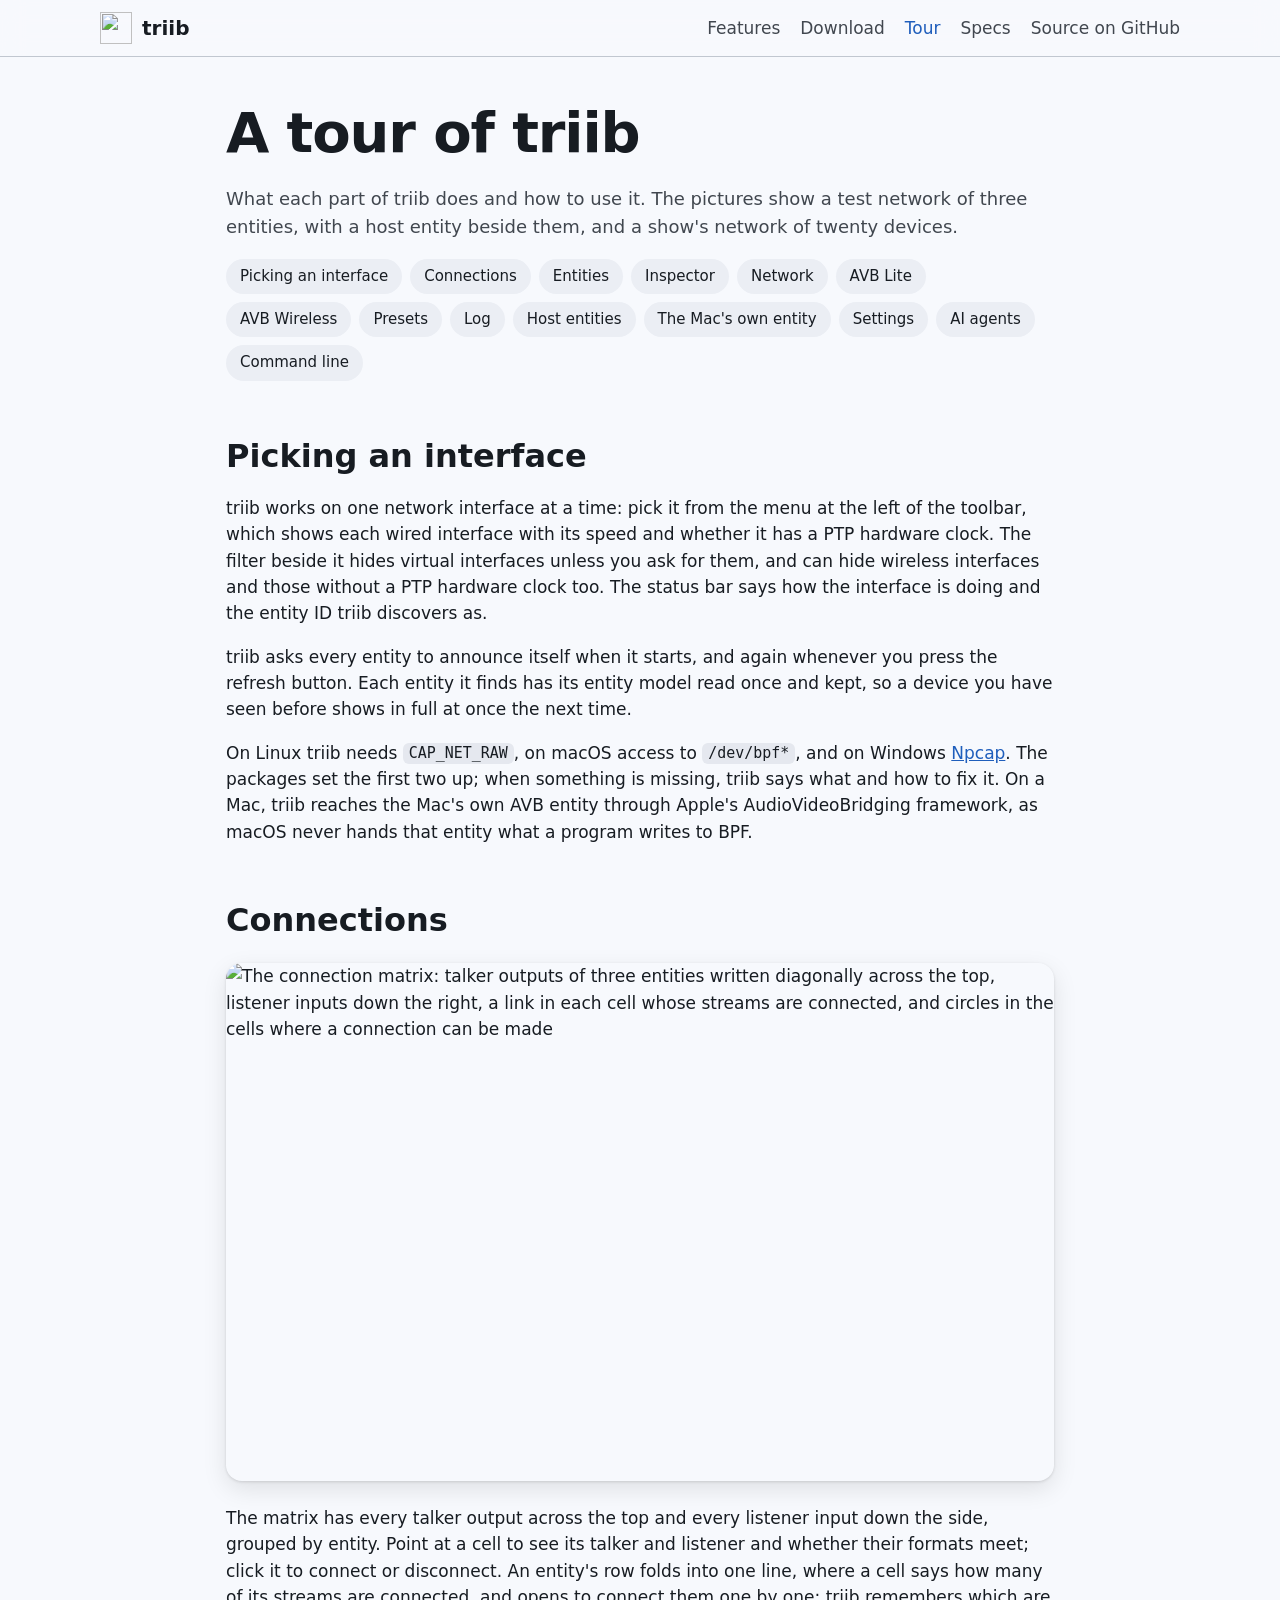
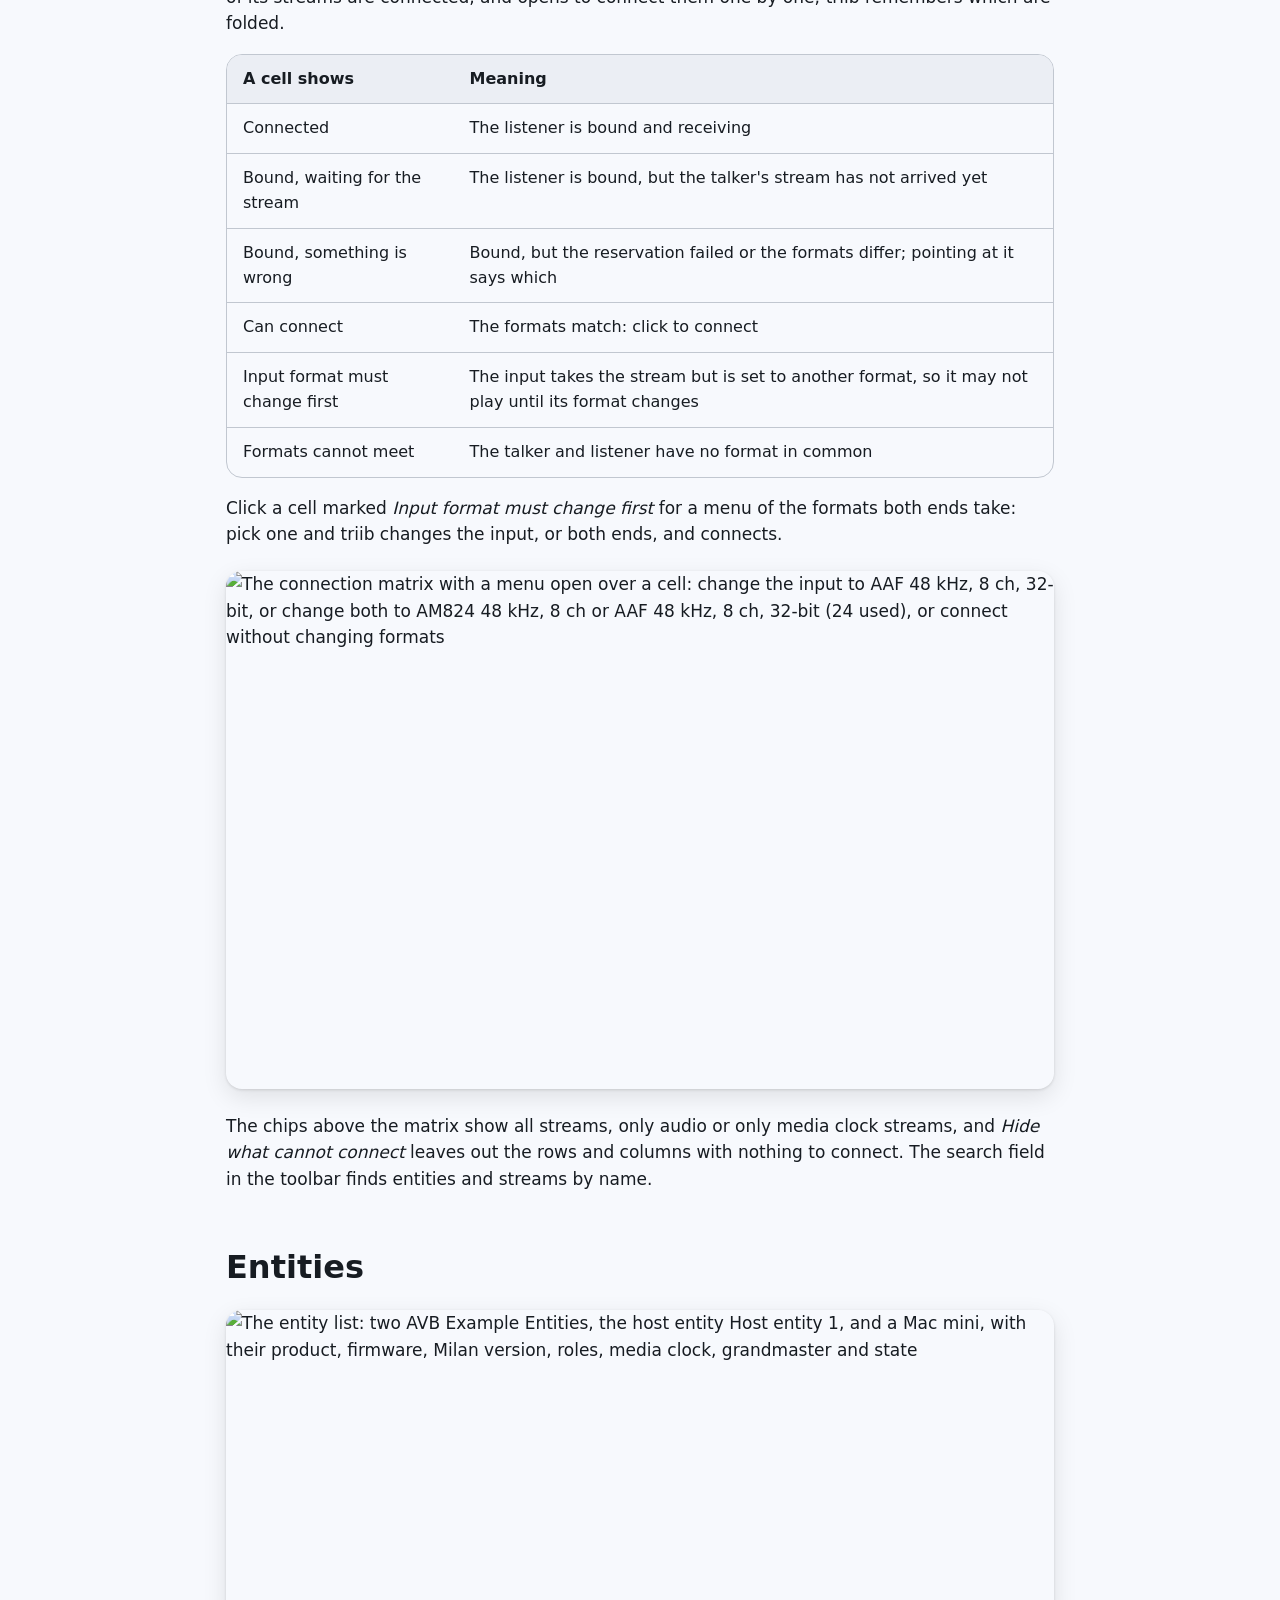
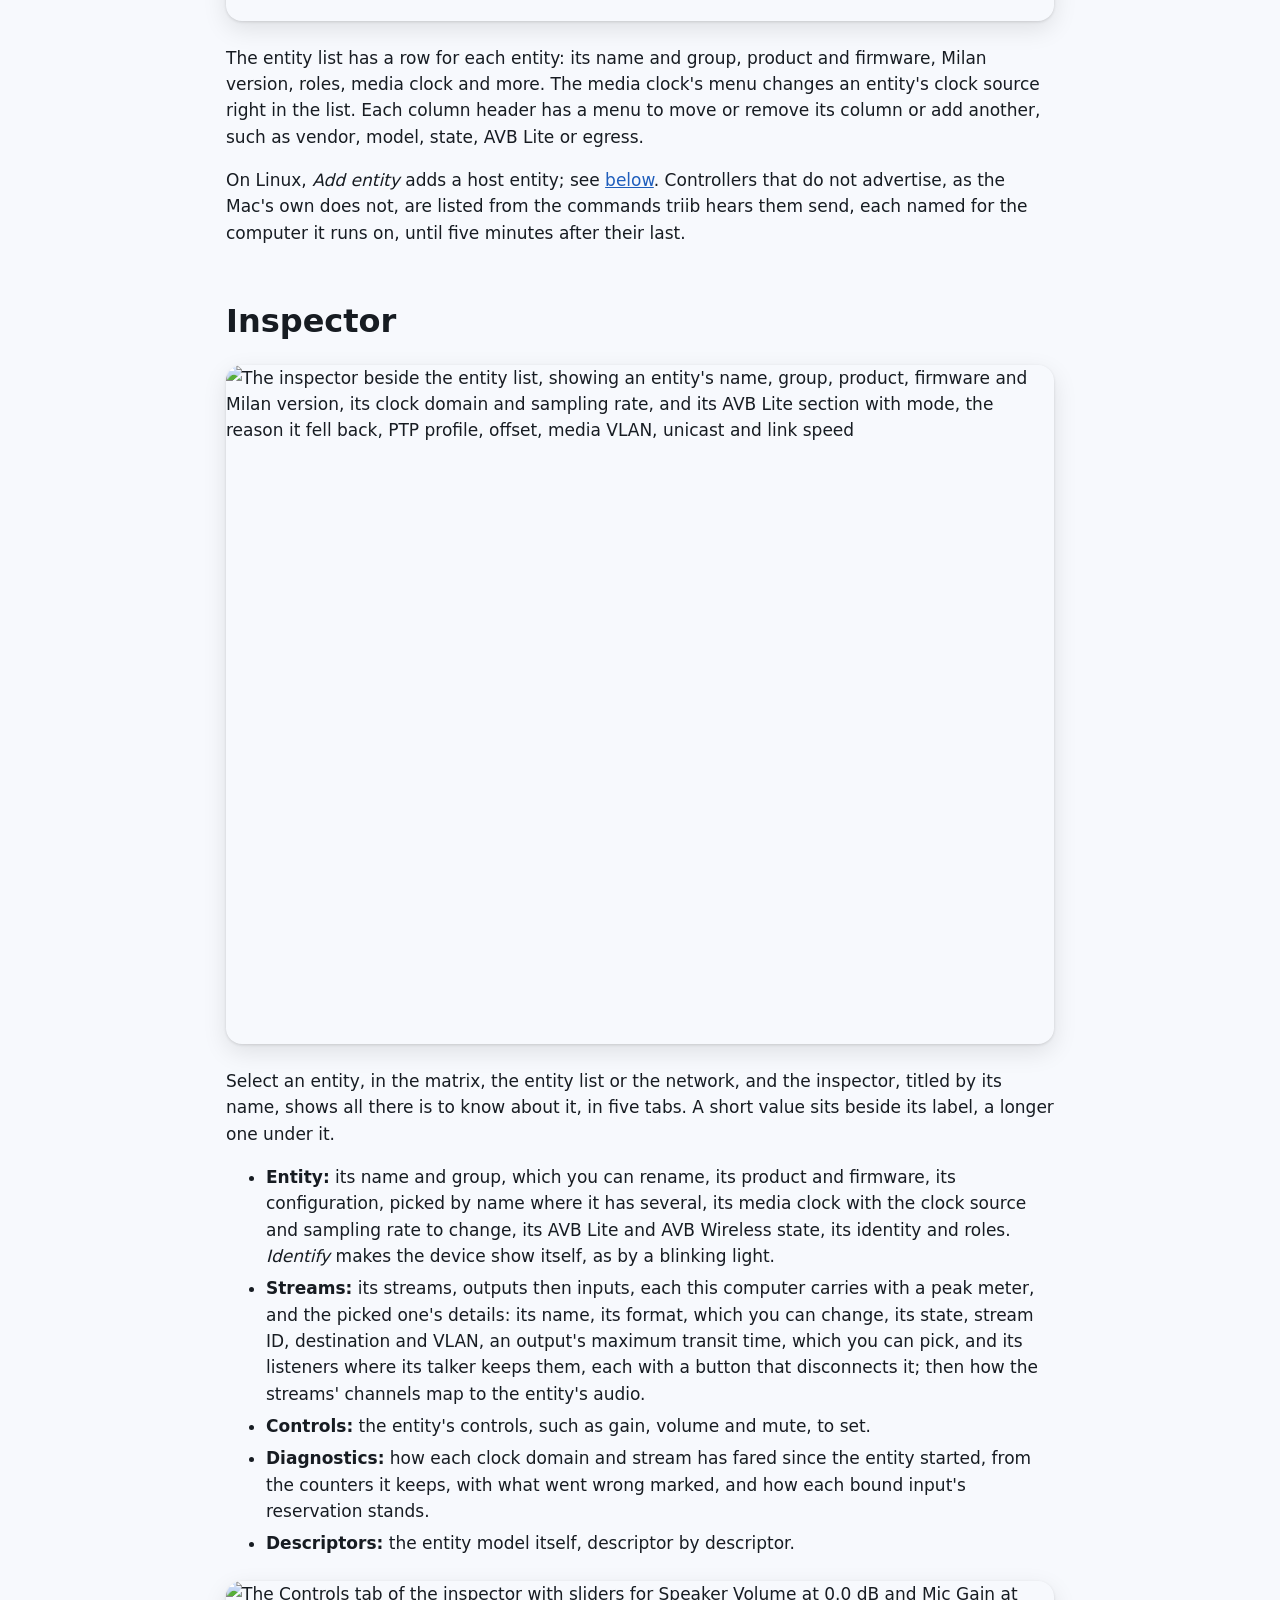
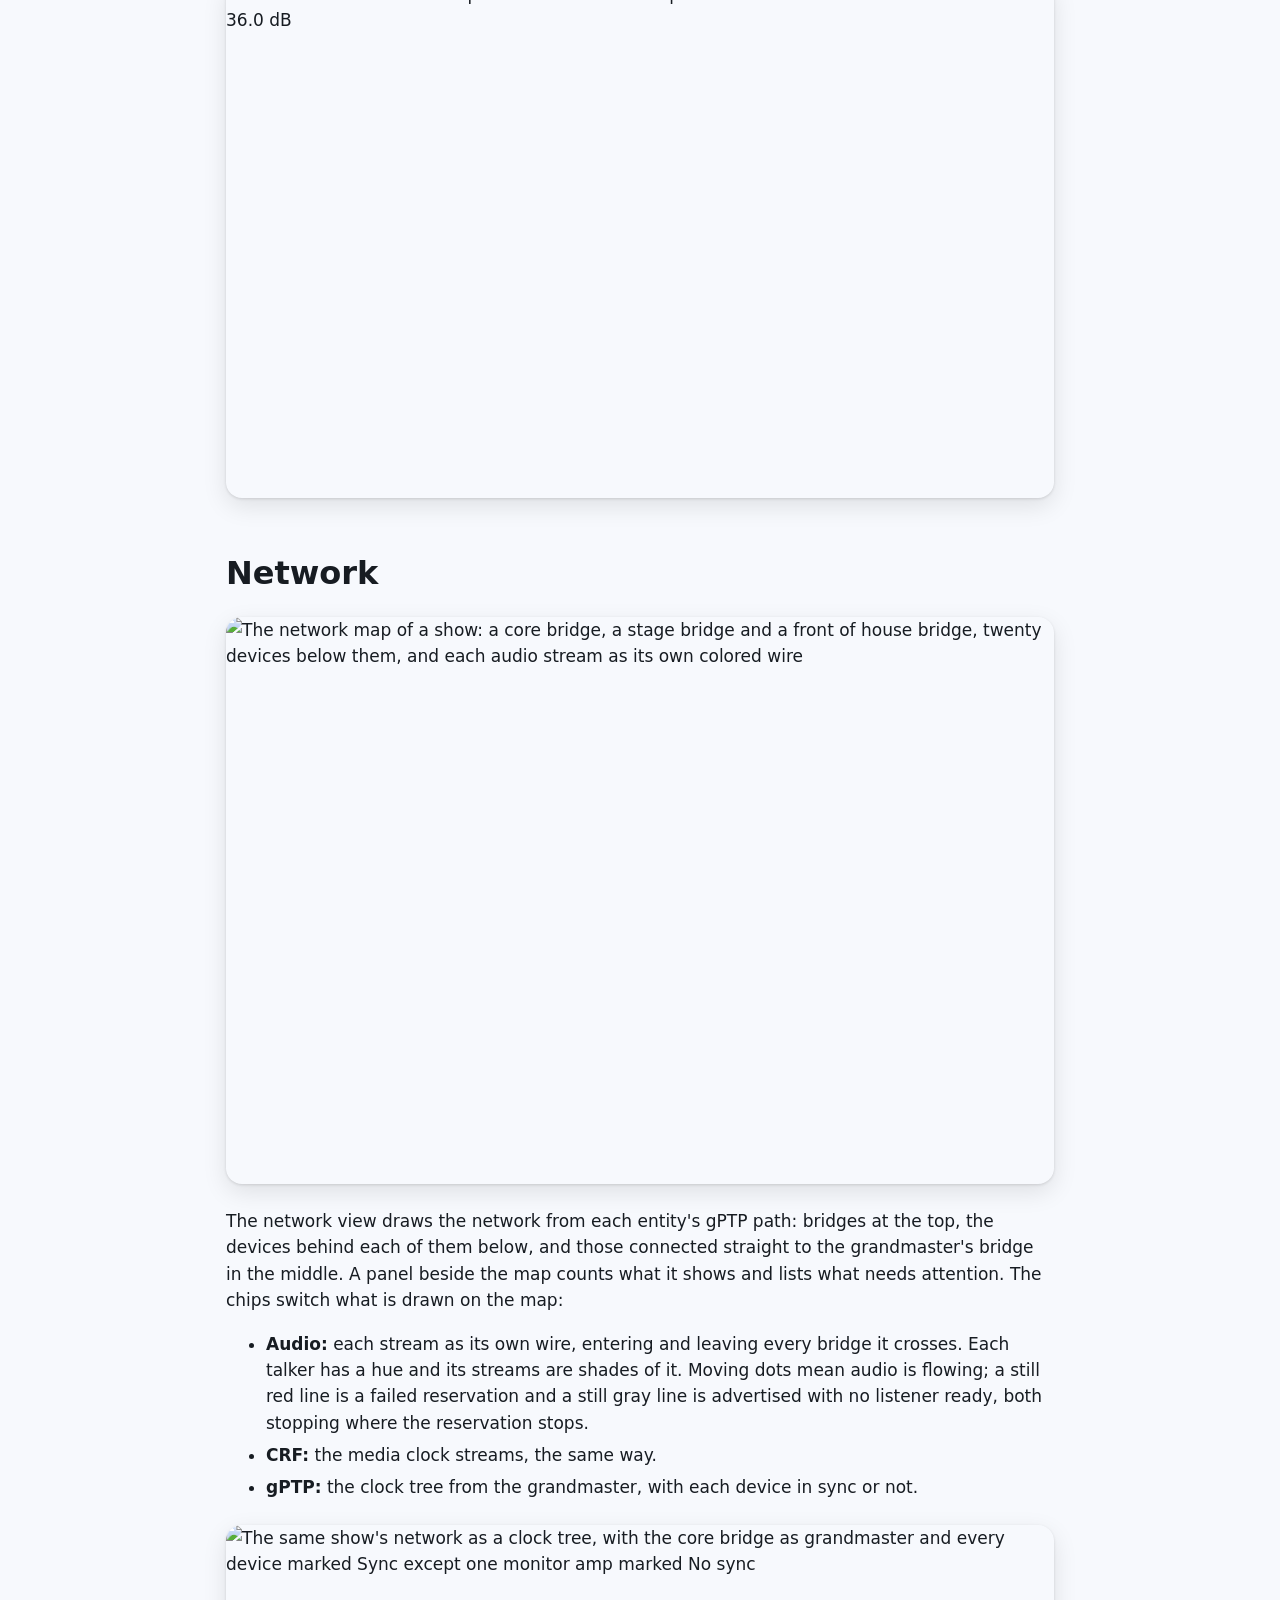
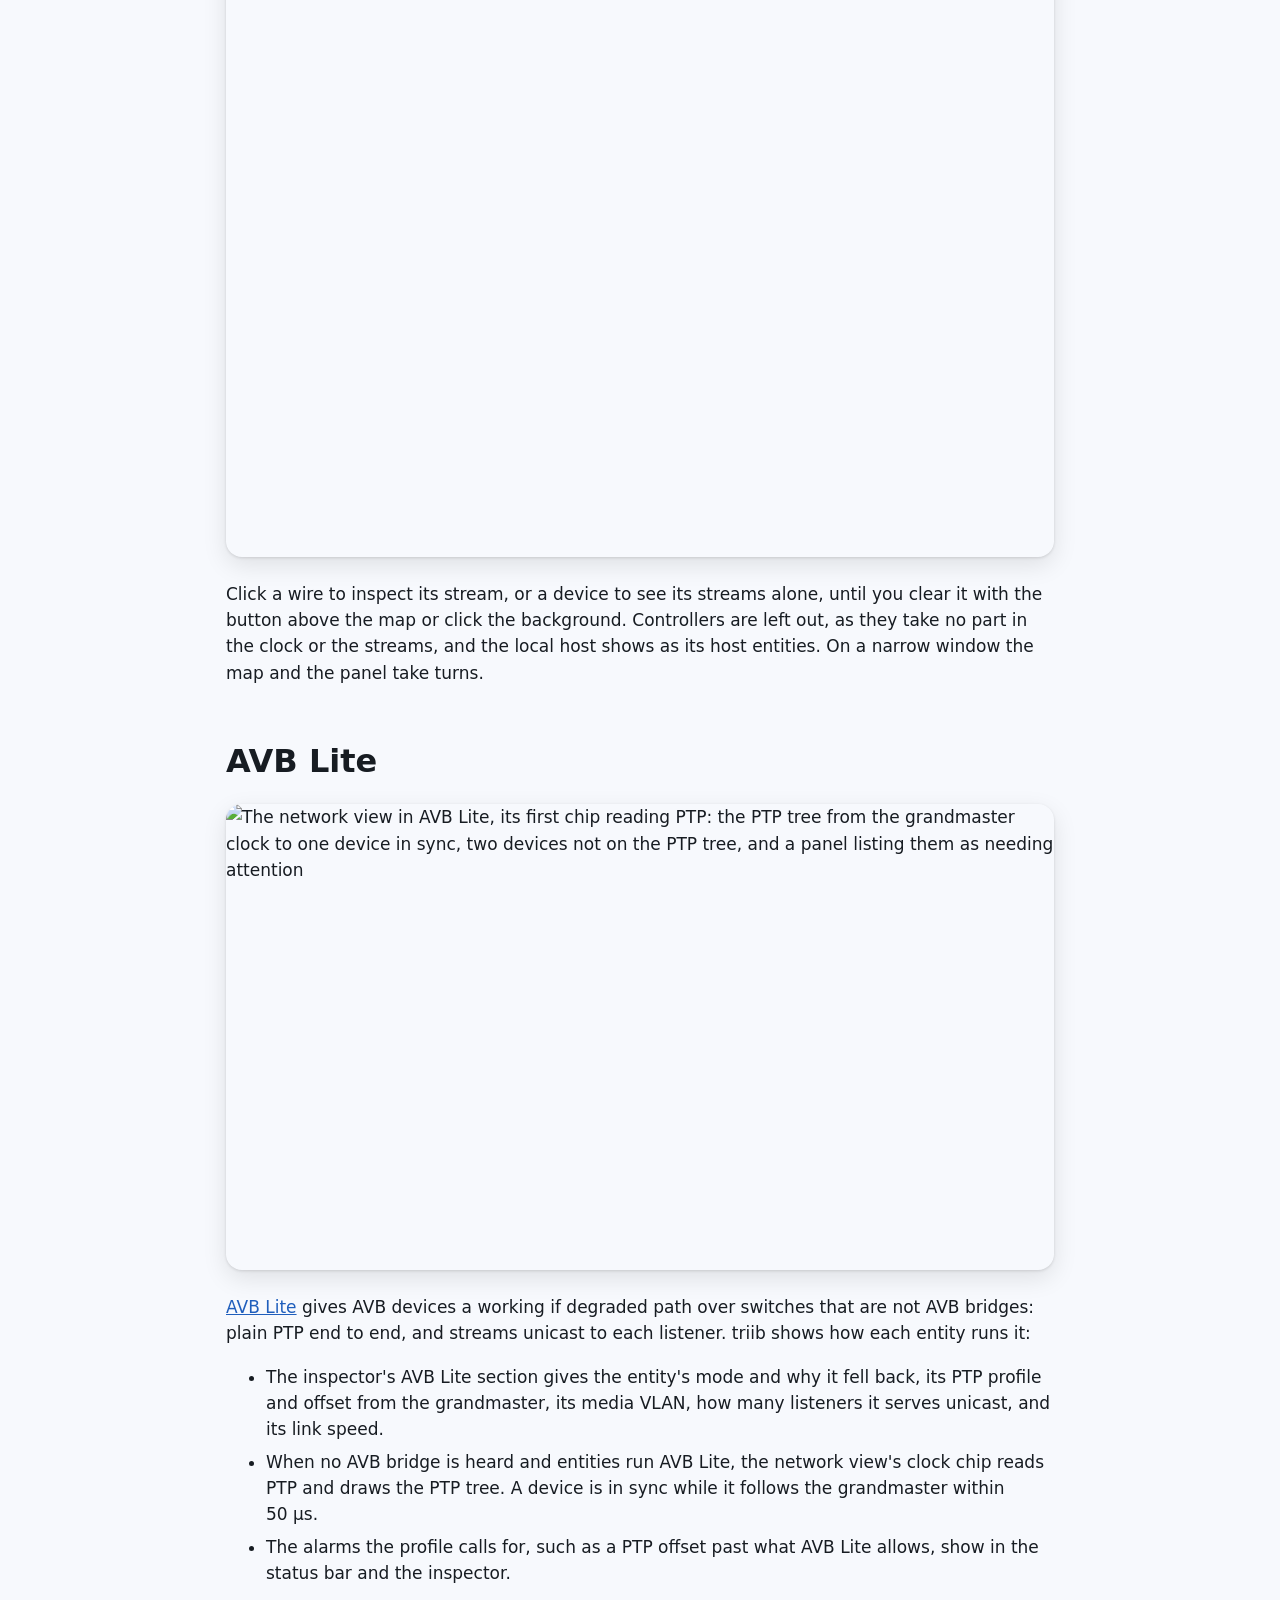
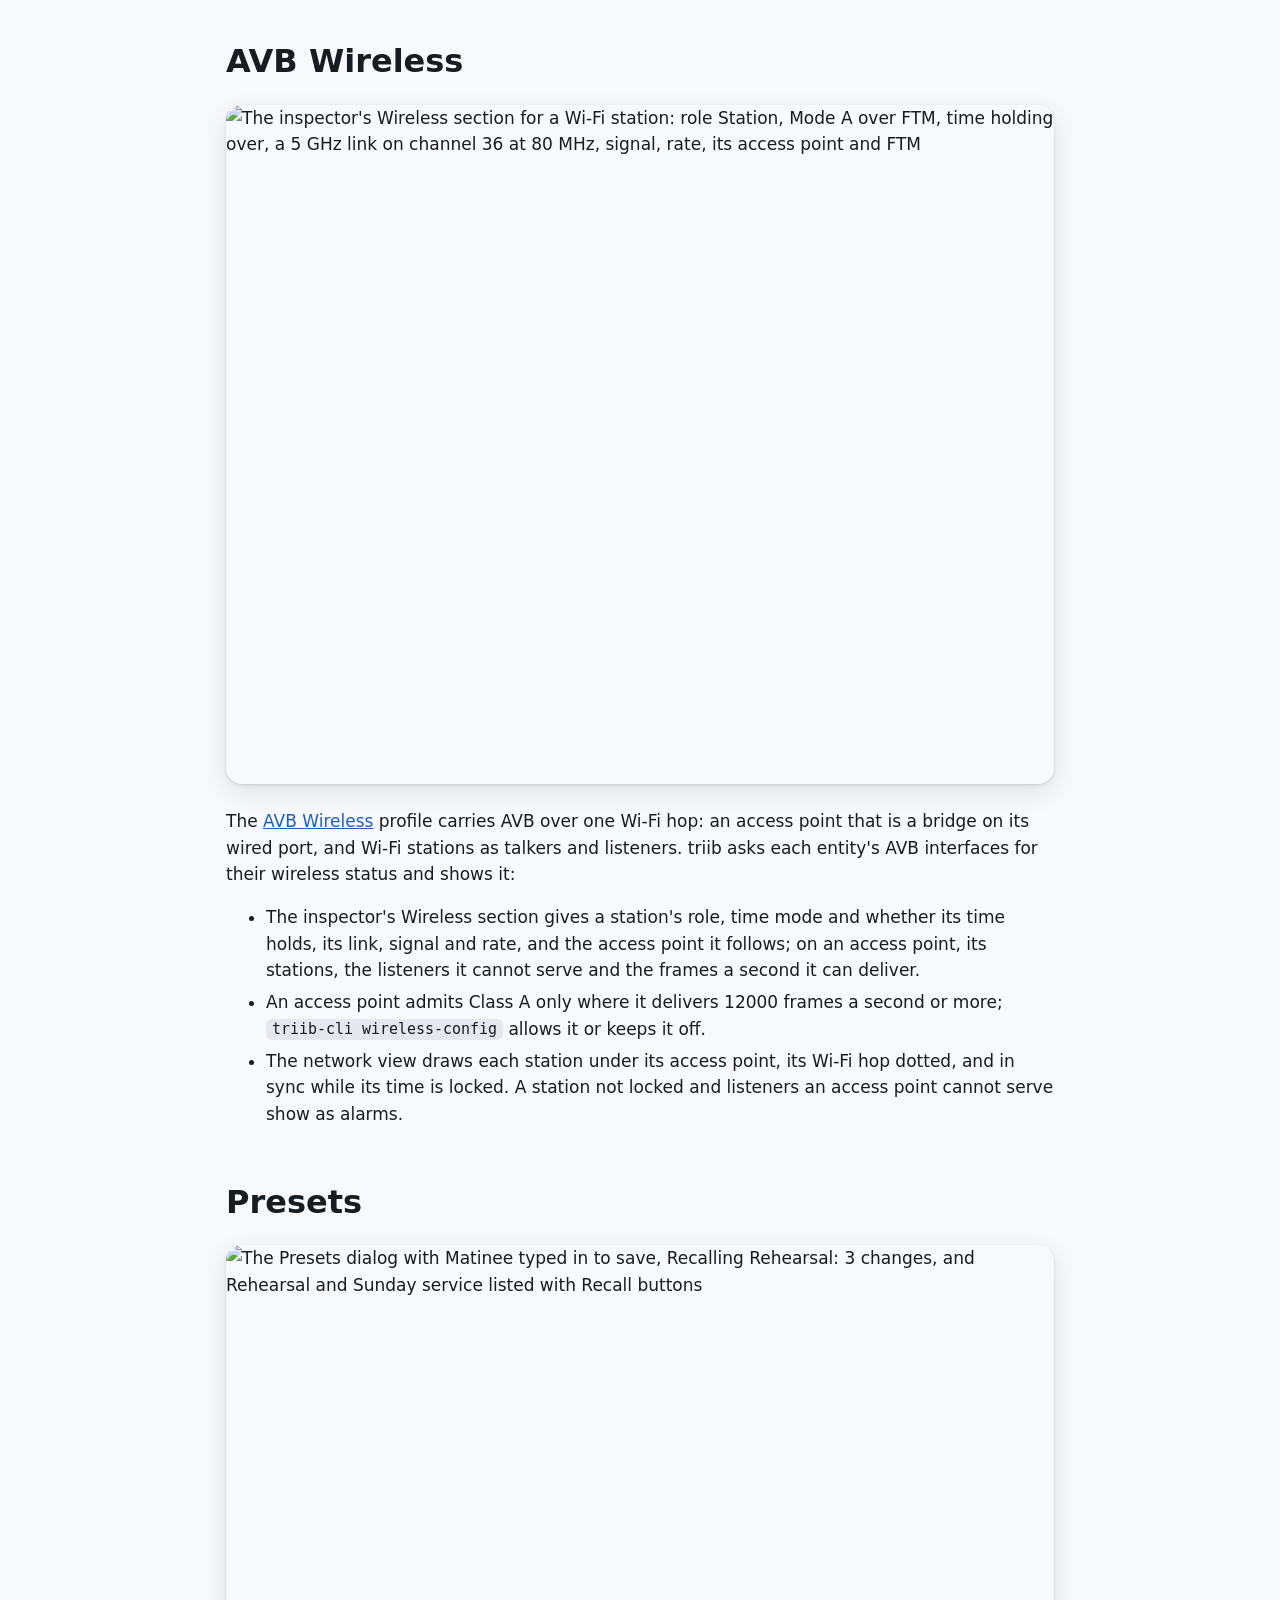
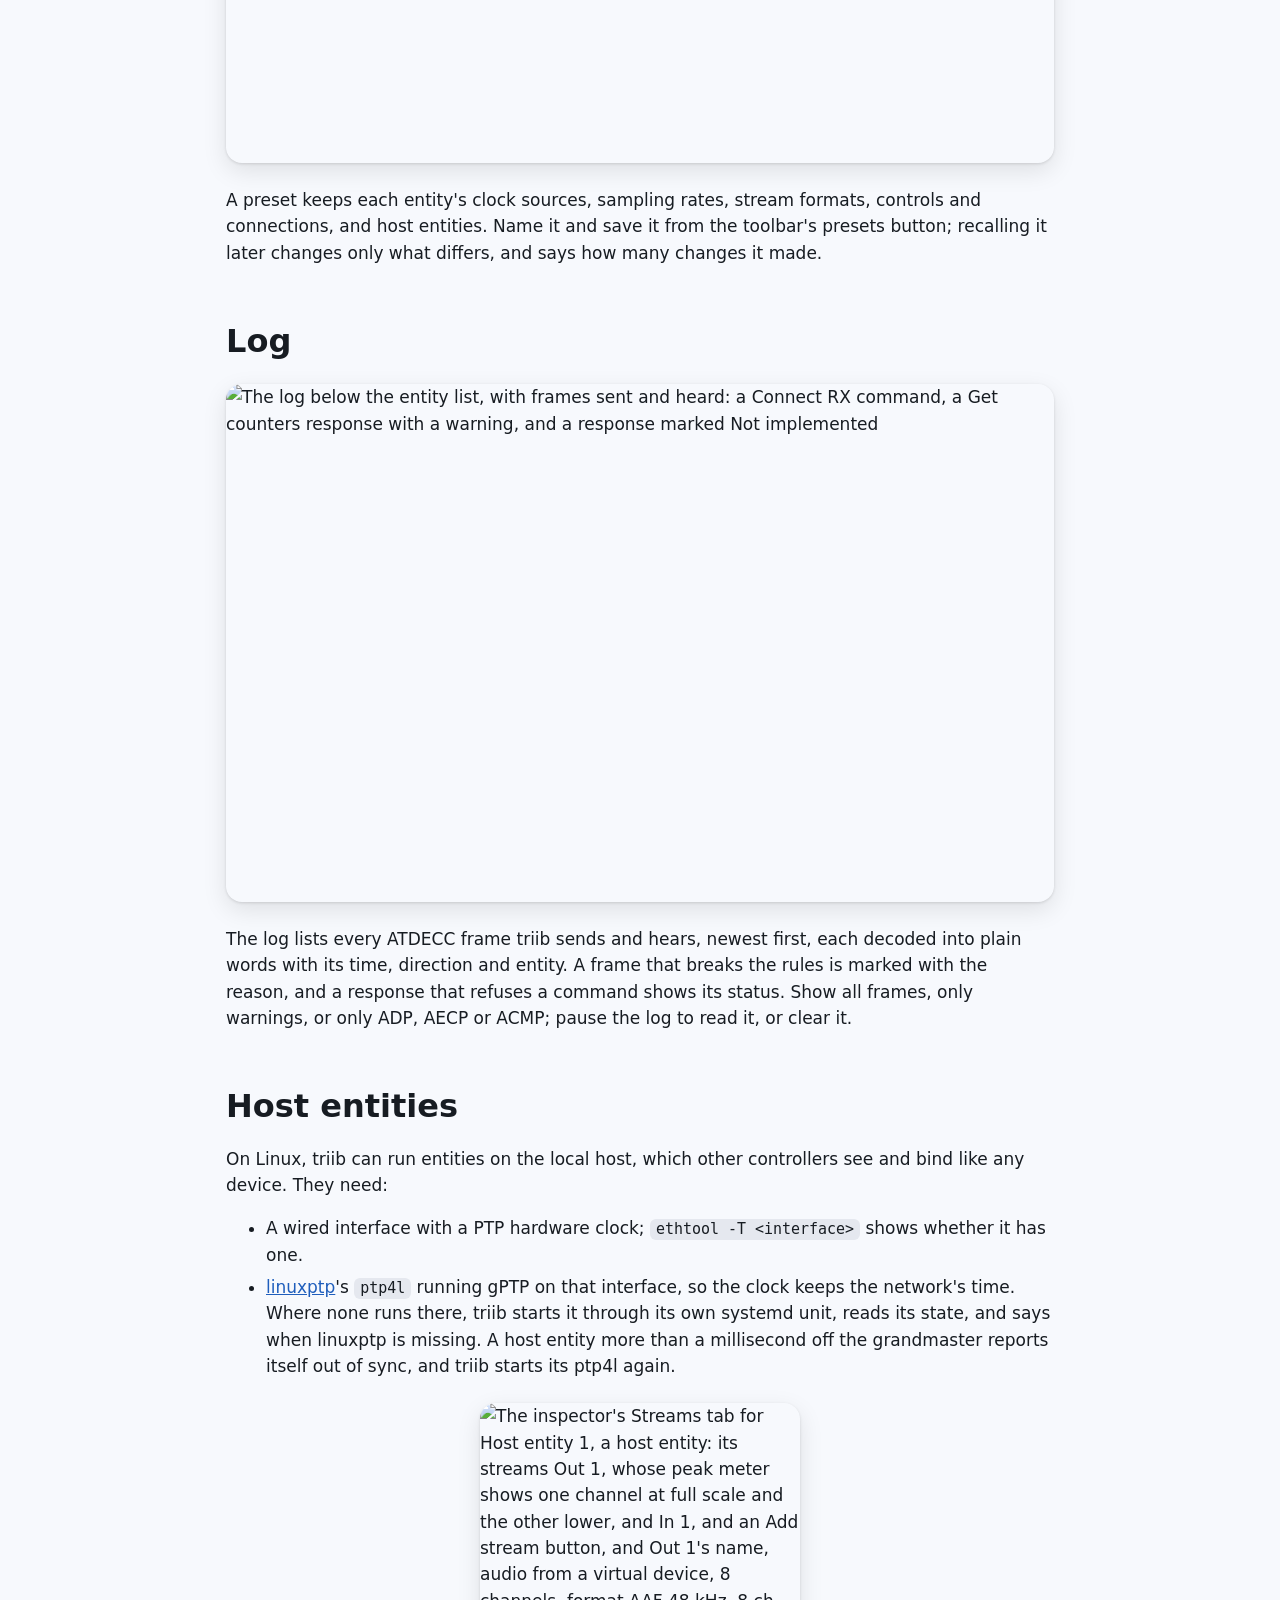
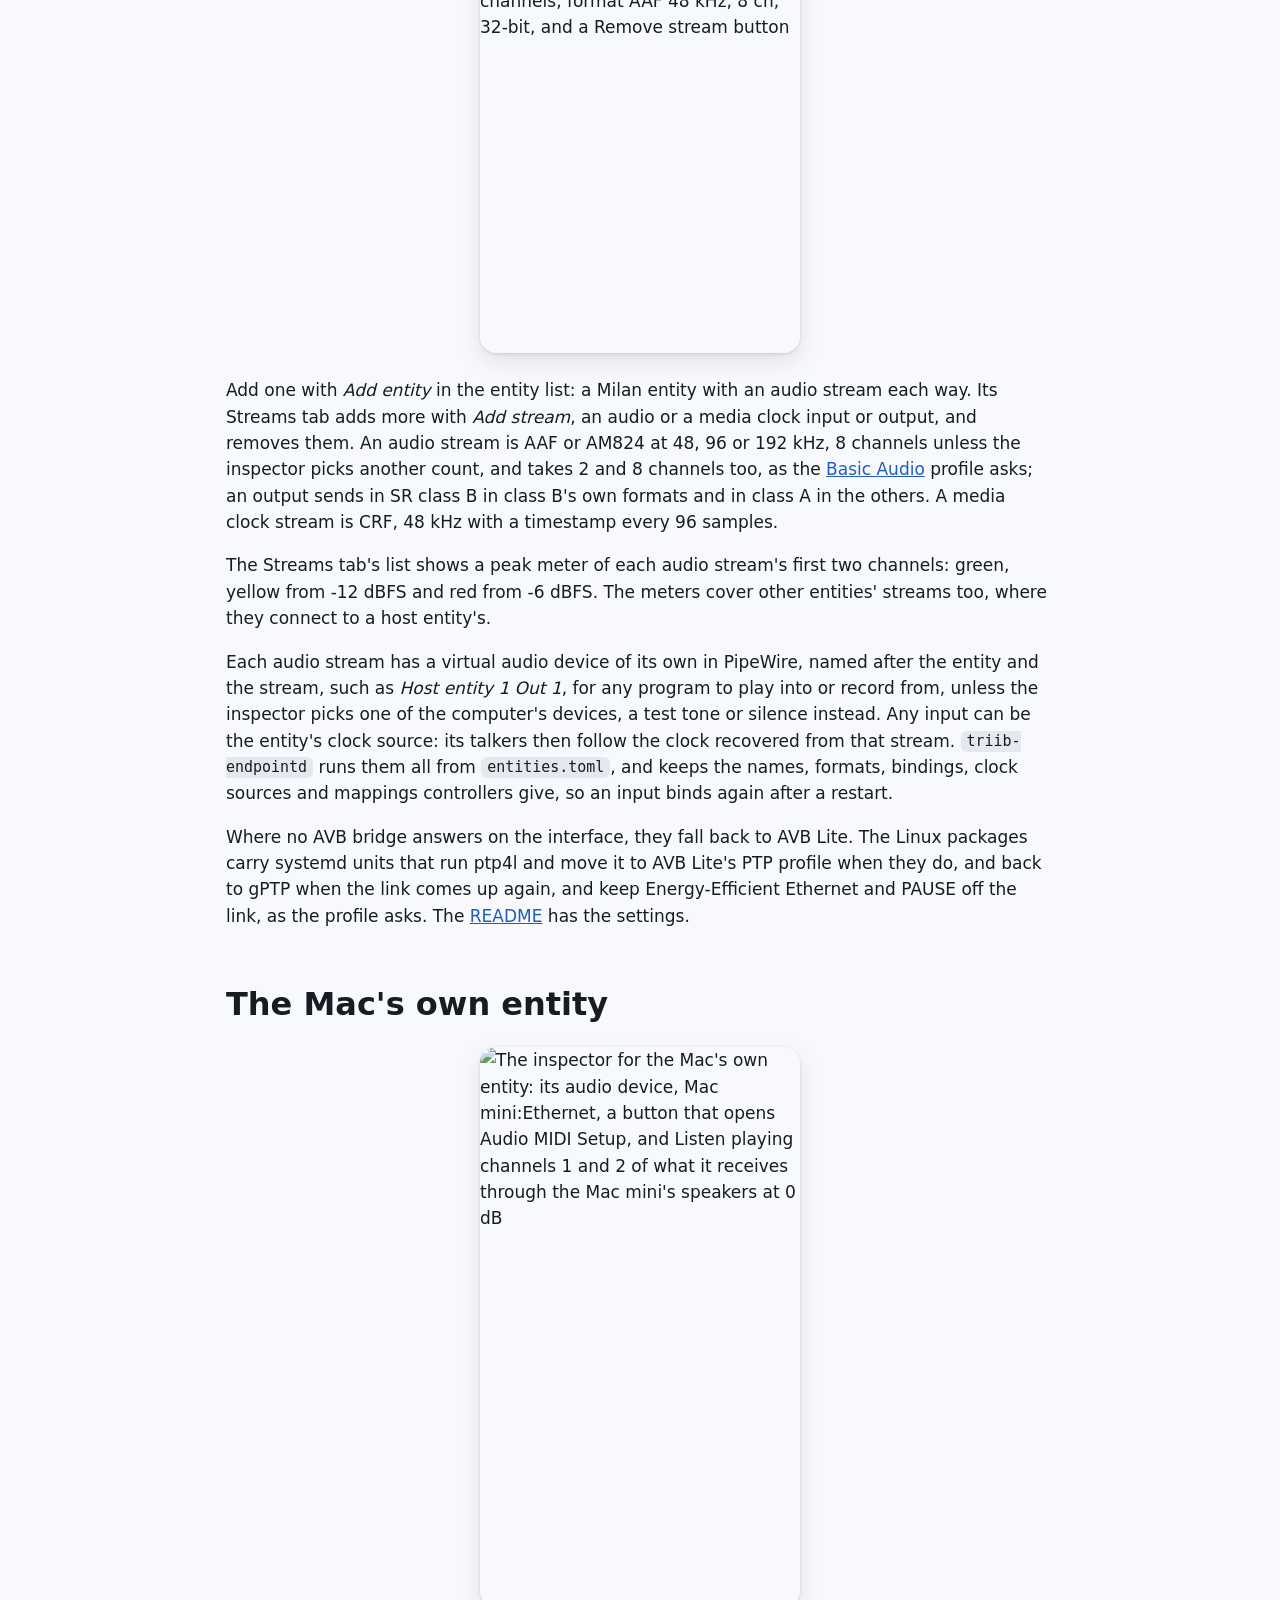
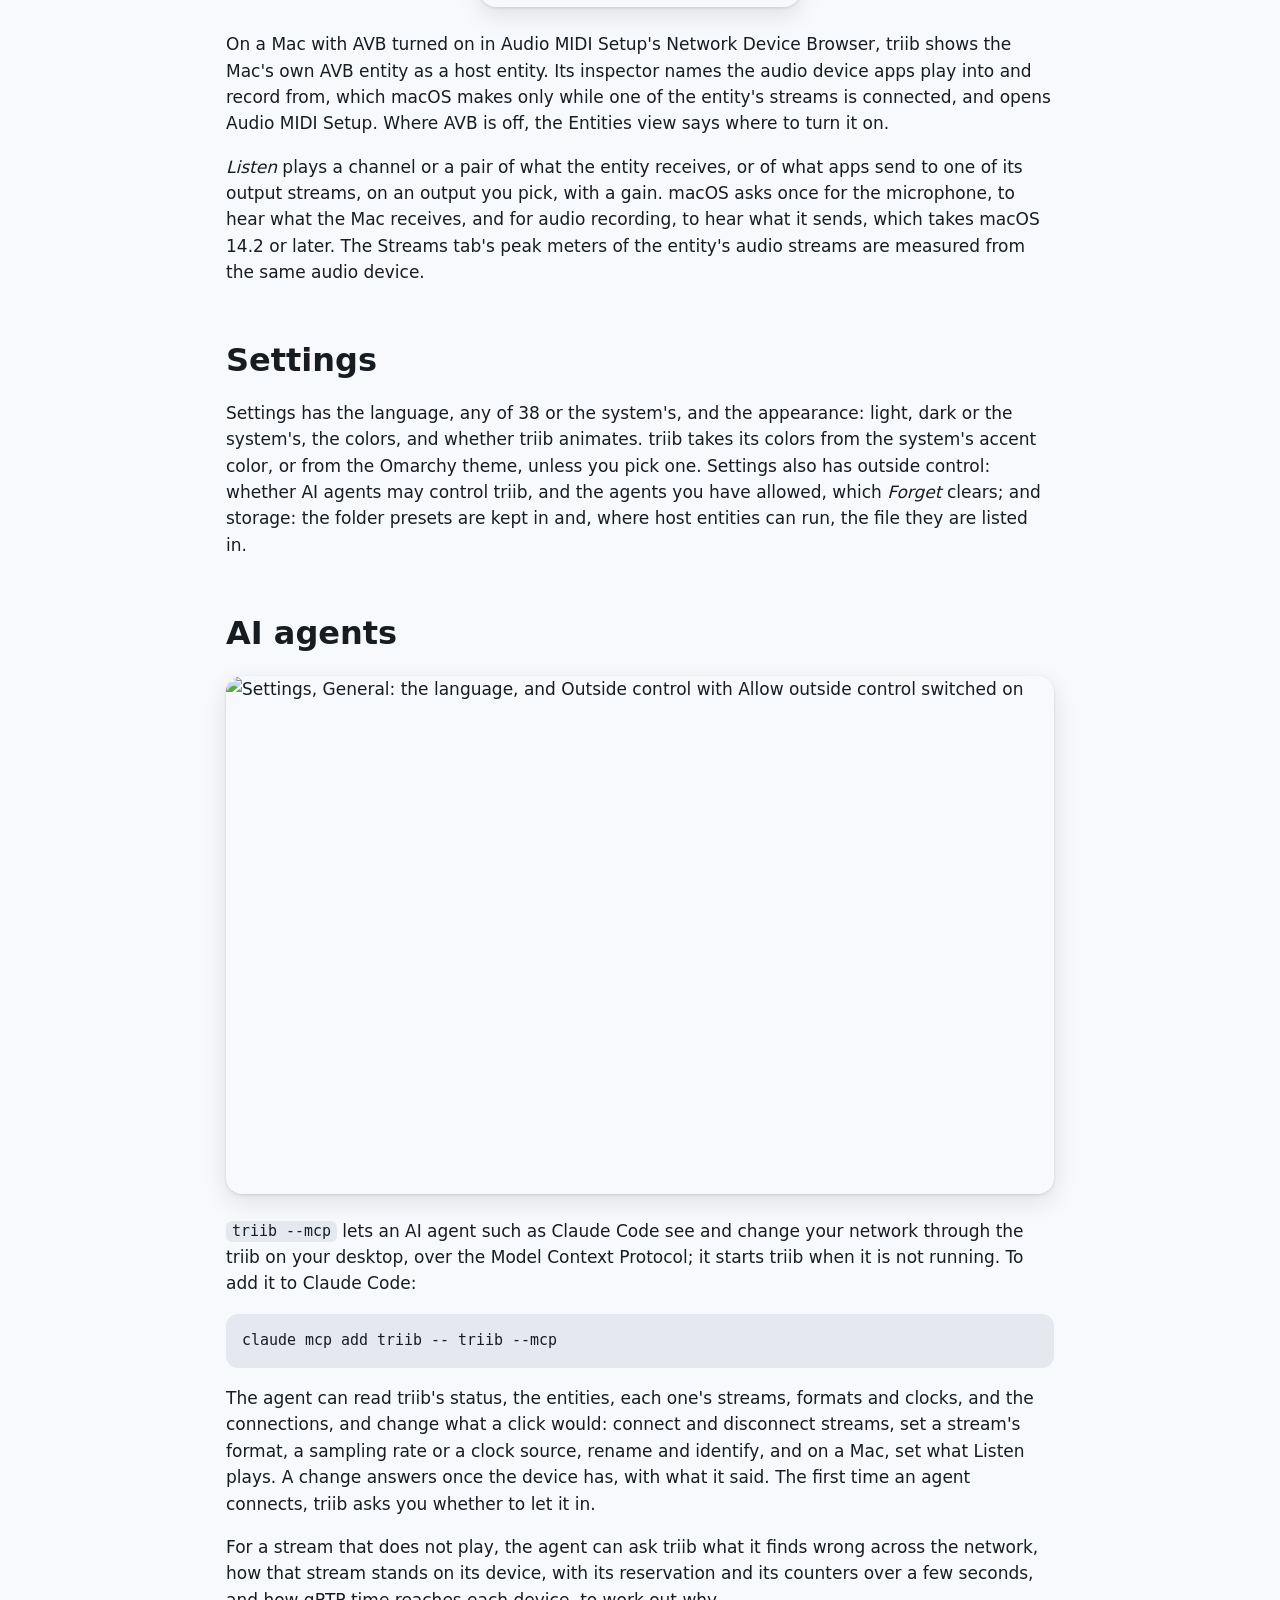
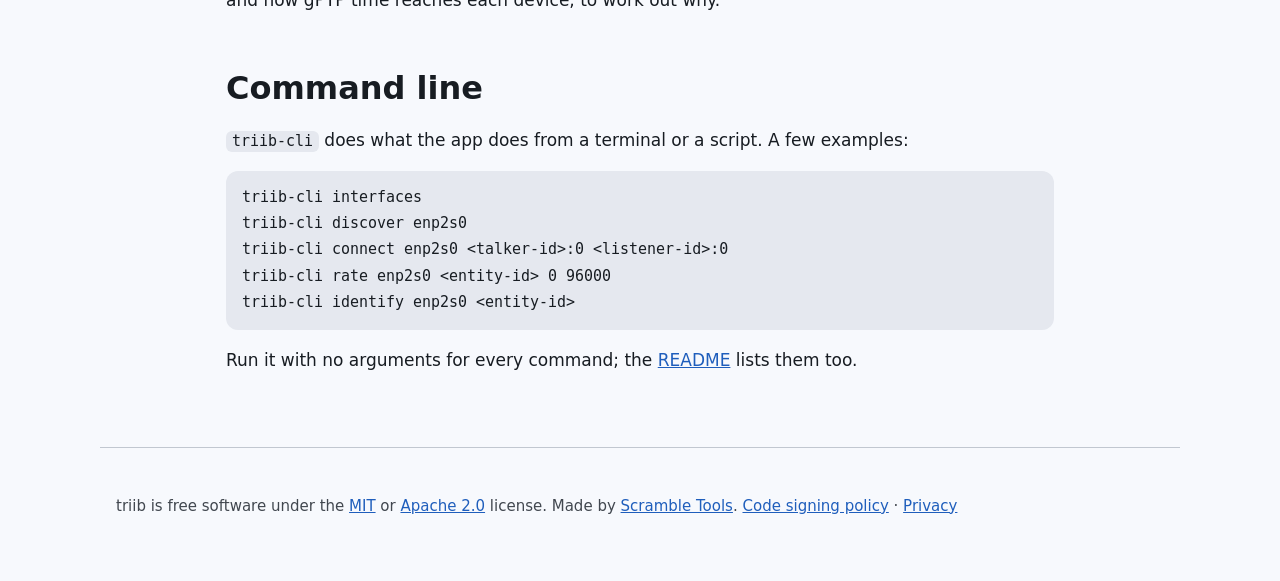
==== site/guide.html @ c8b555f7 "docs: the tour names the agents' diagnostics - The tour's AI agents section says what an agent can a" ====
<!doctype html>
<html lang="en">
<head>
<meta charset="utf-8">
<meta name="viewport" content="width=device-width, initial-scale=1">
<title>A tour of triib</title>
<meta name="description" content="A tour of triib, the AVB and Milan controller: picking an interface, connecting streams in the matrix, the entity list and inspector, the network map and its clocks, AVB Lite, presets, the log, host entities, the Mac's own entity, and the command line.">
<link rel="icon" href="favicon.png" type="image/png">
<link rel="stylesheet" href="style.css">
</head>
<body>

<header class="top">
  <a class="brand" href="./"><img src="icon-32.png" srcset="icon-32.png 1x, icon-48.png 1.5x, icon-64.png 2x, icon-96.png 3x, icon-128.png 4x" alt="" width="32" height="32">triib</a>
  <nav>
    <a href="./#features">Features</a>
    <a href="./#download">Download</a>
    <a href="guide.html" aria-current="page">Tour</a>
    <a href="specs.html">Specs</a>
    <a href="https://github.com/scrambletoolsllc/triib">Source on GitHub</a>
  </nav>
</header>

<main class="guide">
  <h1>A tour of triib</h1>
  <p class="lede-left">What each part of triib does and how to use it. The pictures show a test network of three entities, with a host entity beside them, and a show's network of twenty devices.</p>
  <nav class="contents" aria-label="Contents">
<ul>
<li><a href="#interface">Picking an interface</a></li>
<li><a href="#connections">Connections</a></li>
<li><a href="#entities">Entities</a></li>
<li><a href="#inspector">Inspector</a></li>
<li><a href="#network">Network</a></li>
<li><a href="#avb-lite">AVB Lite</a></li>
<li><a href="#avb-wireless">AVB Wireless</a></li>
<li><a href="#presets">Presets</a></li>
<li><a href="#log">Log</a></li>
<li><a href="#own-endpoints">Host entities</a></li>
<li><a href="#mac">The Mac's own entity</a></li>
<li><a href="#settings">Settings</a></li>
<li><a href="#agents">AI agents</a></li>
<li><a href="#command-line">Command line</a></li>
</ul>
  </nav>

<h2 id="interface">Picking an interface</h2>
<p>triib works on one network interface at a time: pick it from the menu at the left of the toolbar, which shows each wired interface with its speed and whether it has a PTP hardware clock. The filter beside it hides virtual interfaces unless you ask for them, and can hide wireless interfaces and those without a PTP hardware clock too. The status bar says how the interface is doing and the entity ID triib discovers as.</p>
<p>triib asks every entity to announce itself when it starts, and again whenever you press the refresh button. Each entity it finds has its entity model read once and kept, so a device you have seen before shows in full at once the next time.</p>
<p>On Linux triib needs <code>CAP_NET_RAW</code>, on macOS access to <code>/dev/bpf*</code>, and on Windows <a href="https://npcap.com">Npcap</a>. The packages set the first two up; when something is missing, triib says what and how to fix it. On a Mac, triib reaches the Mac's own AVB entity through Apple's AudioVideoBridging framework, as macOS never hands that entity what a program writes to BPF.</p>

<h2 id="connections">Connections</h2>
<figure><img class="shot" src="screenshots/matrix.png" alt="The connection matrix: talker outputs of three entities written diagonally across the top, listener inputs down the right, a link in each cell whose streams are connected, and circles in the cells where a connection can be made" width="1360" height="850" loading="lazy"></figure>
<p>The matrix has every talker output across the top and every listener input down the side, grouped by entity. Point at a cell to see its talker and listener and whether their formats meet; click it to connect or disconnect. An entity's row folds into one line, where a cell says how many of its streams are connected, and opens to connect them one by one; triib remembers which are folded.</p>
<div class="table"><table>
<thead><tr><th>A cell shows</th><th>Meaning</th></tr></thead>
<tbody>
<tr><td>Connected</td><td>The listener is bound and receiving</td></tr>
<tr><td>Bound, waiting for the stream</td><td>The listener is bound, but the talker's stream has not arrived yet</td></tr>
<tr><td>Bound, something is wrong</td><td>Bound, but the reservation failed or the formats differ; pointing at it says which</td></tr>
<tr><td>Can connect</td><td>The formats match: click to connect</td></tr>
<tr><td>Input format must change first</td><td>The input takes the stream but is set to another format, so it may not play until its format changes</td></tr>
<tr><td>Formats cannot meet</td><td>The talker and listener have no format in common</td></tr>
</tbody>
</table></div>
<p>Click a cell marked <em>Input format must change first</em> for a menu of the formats both ends take: pick one and triib changes the input, or both ends, and connects.</p>
<figure><img class="shot" src="screenshots/matrix-formats.png" alt="The connection matrix with a menu open over a cell: change the input to AAF 48 kHz, 8 ch, 32-bit, or change both to AM824 48 kHz, 8 ch or AAF 48 kHz, 8 ch, 32-bit (24 used), or connect without changing formats" width="1360" height="850" loading="lazy"></figure>
<p>The chips above the matrix show all streams, only audio or only media clock streams, and <em>Hide what cannot connect</em> leaves out the rows and columns with nothing to connect. The search field in the toolbar finds entities and streams by name.</p>

<h2 id="entities">Entities</h2>
<figure><img class="shot" src="screenshots/entities.png" alt="The entity list: two AVB Example Entities, the host entity Host entity 1, and a Mac mini, with their product, firmware, Milan version, roles, media clock, grandmaster and state" width="1360" height="510" loading="lazy"></figure>
<p>The entity list has a row for each entity: its name and group, product and firmware, Milan version, roles, media clock and more. The media clock's menu changes an entity's clock source right in the list. Each column header has a menu to move or remove its column or add another, such as vendor, model, state, AVB Lite or egress.</p>
<p>On Linux, <em>Add entity</em> adds a host entity; see <a href="#own-endpoints">below</a>. Controllers that do not advertise, as the Mac's own does not, are listed from the commands triib hears them send, each named for the computer it runs on, until five minutes after their last.</p>

<h2 id="inspector">Inspector</h2>
<figure><img class="shot" src="screenshots/inspector.png" alt="The inspector beside the entity list, showing an entity's name, group, product, firmware and Milan version, its clock domain and sampling rate, and its AVB Lite section with mode, the reason it fell back, PTP profile, offset, media VLAN, unicast and link speed" width="1360" height="1116" loading="lazy"></figure>
<p>Select an entity, in the matrix, the entity list or the network, and the inspector, titled by its name, shows all there is to know about it, in five tabs. A short value sits beside its label, a longer one under it.</p>
<ul>
<li><strong>Entity:</strong> its name and group, which you can rename, its product and firmware, its configuration, picked by name where it has several, its media clock with the clock source and sampling rate to change, its AVB Lite and AVB Wireless state, its identity and roles. <em>Identify</em> makes the device show itself, as by a blinking light.</li>
<li><strong>Streams:</strong> its streams, outputs then inputs, each this computer carries with a peak meter, and the picked one's details: its name, its format, which you can change, its state, stream ID, destination and VLAN, an output's maximum transit time, which you can pick, and its listeners where its talker keeps them, each with a button that disconnects it; then how the streams' channels map to the entity's audio.</li>
<li><strong>Controls:</strong> the entity's controls, such as gain, volume and mute, to set.</li>
<li><strong>Diagnostics:</strong> how each clock domain and stream has fared since the entity started, from the counters it keeps, with what went wrong marked, and how each bound input's reservation stands.</li>
<li><strong>Descriptors:</strong> the entity model itself, descriptor by descriptor.</li>
</ul>
<figure><img class="shot" src="screenshots/controls.png" alt="The Controls tab of the inspector with sliders for Speaker Volume at 0.0 dB and Mic Gain at 36.0 dB" width="1360" height="850" loading="lazy"></figure>

<h2 id="network">Network</h2>
<figure><img class="shot" src="screenshots/network.png" alt="The network map of a show: a core bridge, a stage bridge and a front of house bridge, twenty devices below them, and each audio stream as its own colored wire" width="1360" height="932" loading="lazy"></figure>
<p>The network view draws the network from each entity's gPTP path: bridges at the top, the devices behind each of them below, and those connected straight to the grandmaster's bridge in the middle. A panel beside the map counts what it shows and lists what needs attention. The chips switch what is drawn on the map:</p>
<ul>
<li><strong>Audio:</strong> each stream as its own wire, entering and leaving every bridge it crosses. Each talker has a hue and its streams are shades of it. Moving dots mean audio is flowing; a still red line is a failed reservation and a still gray line is advertised with no listener ready, both stopping where the reservation stops.</li>
<li><strong>CRF:</strong> the media clock streams, the same way.</li>
<li><strong>gPTP:</strong> the clock tree from the grandmaster, with each device in sync or not.</li>
</ul>
<figure><img class="shot" src="screenshots/network-clock.png" alt="The same show's network as a clock tree, with the core bridge as grandmaster and every device marked Sync except one monitor amp marked No sync" width="1360" height="1038" loading="lazy"></figure>
<p>Click a wire to inspect its stream, or a device to see its streams alone, until you clear it with the button above the map or click the background. Controllers are left out, as they take no part in the clock or the streams, and the local host shows as its host entities. On a narrow window the map and the panel take turns.</p>

<h2 id="avb-lite">AVB Lite</h2>
<figure><img class="shot" src="screenshots/avb-lite.png" alt="The network view in AVB Lite, its first chip reading PTP: the PTP tree from the grandmaster clock to one device in sync, two devices not on the PTP tree, and a panel listing them as needing attention" width="1360" height="765" loading="lazy"></figure>
<p><a href="https://github.com/avbcommunity/profiles/blob/main/avb_lite.md">AVB Lite</a> gives AVB devices a working if degraded path over switches that are not AVB bridges: plain PTP end to end, and streams unicast to each listener. triib shows how each entity runs it:</p>
<ul>
<li>The inspector's AVB Lite section gives the entity's mode and why it fell back, its PTP profile and offset from the grandmaster, its media VLAN, how many listeners it serves unicast, and its link speed.</li>
<li>When no AVB bridge is heard and entities run AVB Lite, the network view's clock chip reads PTP and draws the PTP tree. A device is in sync while it follows the grandmaster within 50&nbsp;µs.</li>
<li>The alarms the profile calls for, such as a PTP offset past what AVB Lite allows, show in the status bar and the inspector.</li>
</ul>

<h2 id="avb-wireless">AVB Wireless</h2>
<figure><img class="shot" src="screenshots/wireless.png" alt="The inspector's Wireless section for a Wi-Fi station: role Station, Mode A over FTM, time holding over, a 5 GHz link on channel 36 at 80 MHz, signal, rate, its access point and FTM" width="1360" height="1116" loading="lazy"></figure>
<p>The <a href="https://github.com/avbcommunity/profiles">AVB Wireless</a> profile carries AVB over one Wi-Fi hop: an access point that is a bridge on its wired port, and Wi-Fi stations as talkers and listeners. triib asks each entity's AVB interfaces for their wireless status and shows it:</p>
<ul>
<li>The inspector's Wireless section gives a station's role, time mode and whether its time holds, its link, signal and rate, and the access point it follows; on an access point, its stations, the listeners it cannot serve and the frames a second it can deliver.</li>
<li>An access point admits Class A only where it delivers 12000 frames a second or more; <code>triib-cli wireless-config</code> allows it or keeps it off.</li>
<li>The network view draws each station under its access point, its Wi-Fi hop dotted, and in sync while its time is locked. A station not locked and listeners an access point cannot serve show as alarms.</li>
</ul>

<h2 id="presets">Presets</h2>
<figure><img class="shot" src="screenshots/presets.png" alt="The Presets dialog with Matinee typed in to save, Recalling Rehearsal: 3 changes, and Rehearsal and Sunday service listed with Recall buttons" width="1360" height="850" loading="lazy"></figure>
<p>A preset keeps each entity's clock sources, sampling rates, stream formats, controls and connections, and host entities. Name it and save it from the toolbar's presets button; recalling it later changes only what differs, and says how many changes it made.</p>

<h2 id="log">Log</h2>
<figure><img class="shot" src="screenshots/log.png" alt="The log below the entity list, with frames sent and heard: a Connect RX command, a Get counters response with a warning, and a response marked Not implemented" width="1360" height="850" loading="lazy"></figure>
<p>The log lists every ATDECC frame triib sends and hears, newest first, each decoded into plain words with its time, direction and entity. A frame that breaks the rules is marked with the reason, and a response that refuses a command shows its status. Show all frames, only warnings, or only ADP, AECP or ACMP; pause the log to read it, or clear it.</p>

<h2 id="own-endpoints">Host entities</h2>
<p>On Linux, triib can run entities on the local host, which other controllers see and bind like any device. They need:</p>
<ul>
<li>A wired interface with a PTP hardware clock; <code>ethtool -T &lt;interface&gt;</code> shows whether it has one.</li>
<li><a href="https://linuxptp.nwtime.org">linuxptp</a>'s <code>ptp4l</code> running gPTP on that interface, so the clock keeps the network's time. Where none runs there, triib starts it through its own systemd unit, reads its state, and says when linuxptp is missing. A host entity more than a millisecond off the grandmaster reports itself out of sync, and triib starts its ptp4l again.</li>
</ul>
<figure class="panel"><img class="shot" src="screenshots/device.png" alt="The inspector's Streams tab for Host entity 1, a host entity: its streams Out 1, whose peak meter shows one channel at full scale and the other lower, and In 1, and an Add stream button, and Out 1's name, audio from a virtual device, 8 channels, format AAF 48 kHz, 8 ch, 32-bit, and a Remove stream button" width="640" height="1100" loading="lazy"></figure>
<p>Add one with <em>Add entity</em> in the entity list: a Milan entity with an audio stream each way. Its Streams tab adds more with <em>Add stream</em>, an audio or a media clock input or output, and removes them. An audio stream is AAF or AM824 at 48, 96 or 192 kHz, 8 channels unless the inspector picks another count, and takes 2 and 8 channels too, as the <a href="https://github.com/avbcommunity/profiles/blob/main/audio_basic.md">Basic Audio</a> profile asks; an output sends in SR class B in class B's own formats and in class A in the others. A media clock stream is CRF, 48 kHz with a timestamp every 96 samples.</p>
<p>The Streams tab's list shows a peak meter of each audio stream's first two channels: green, yellow from -12&nbsp;dBFS and red from -6&nbsp;dBFS. The meters cover other entities' streams too, where they connect to a host entity's.</p>
<p>Each audio stream has a virtual audio device of its own in PipeWire, named after the entity and the stream, such as <em>Host entity 1 Out 1</em>, for any program to play into or record from, unless the inspector picks one of the computer's devices, a test tone or silence instead. Any input can be the entity's clock source: its talkers then follow the clock recovered from that stream. <code>triib-endpointd</code> runs them all from <code>entities.toml</code>, and keeps the names, formats, bindings, clock sources and mappings controllers give, so an input binds again after a restart.</p>
<p>Where no AVB bridge answers on the interface, they fall back to AVB Lite. The Linux packages carry systemd units that run ptp4l and move it to AVB Lite's PTP profile when they do, and back to gPTP when the link comes up again, and keep Energy-Efficient Ethernet and PAUSE off the link, as the profile asks. The <a href="https://github.com/scrambletoolsllc/triib#host-entities">README</a> has the settings.</p>

<h2 id="mac">The Mac's own entity</h2>
<figure class="panel"><img class="shot" src="screenshots/listen.png" alt="The inspector for the Mac's own entity: its audio device, Mac mini:Ethernet, a button that opens Audio MIDI Setup, and Listen playing channels 1 and 2 of what it receives through the Mac mini's speakers at 0 dB" width="640" height="1120" loading="lazy"></figure>
<p>On a Mac with AVB turned on in Audio MIDI Setup's Network Device Browser, triib shows the Mac's own AVB entity as a host entity. Its inspector names the audio device apps play into and record from, which macOS makes only while one of the entity's streams is connected, and opens Audio MIDI Setup. Where AVB is off, the Entities view says where to turn it on.</p>
<p><em>Listen</em> plays a channel or a pair of what the entity receives, or of what apps send to one of its output streams, on an output you pick, with a gain. macOS asks once for the microphone, to hear what the Mac receives, and for audio recording, to hear what it sends, which takes macOS 14.2 or later. The Streams tab's peak meters of the entity's audio streams are measured from the same audio device.</p>

<h2 id="settings">Settings</h2>
<p>Settings has the language, any of 38 or the system's, and the appearance: light, dark or the system's, the colors, and whether triib animates. triib takes its colors from the system's accent color, or from the Omarchy theme, unless you pick one. Settings also has outside control: whether AI agents may control triib, and the agents you have allowed, which <em>Forget</em> clears; and storage: the folder presets are kept in and, where host entities can run, the file they are listed in.</p>

<h2 id="agents">AI agents</h2>
<figure><img class="shot" src="screenshots/settings.png" alt="Settings, General: the language, and Outside control with Allow outside control switched on" width="1360" height="850" loading="lazy"></figure>
<p><code>triib --mcp</code> lets an AI agent such as Claude Code see and change your network through the triib on your desktop, over the Model Context Protocol; it starts triib when it is not running. To add it to Claude Code:</p>
<pre><code>claude mcp add triib -- triib --mcp</code></pre>
<p>The agent can read triib's status, the entities, each one's streams, formats and clocks, and the connections, and change what a click would: connect and disconnect streams, set a stream's format, a sampling rate or a clock source, rename and identify, and on a Mac, set what Listen plays. A change answers once the device has, with what it said. The first time an agent connects, triib asks you whether to let it in.</p>
<p>For a stream that does not play, the agent can ask triib what it finds wrong across the network, how that stream stands on its device, with its reservation and its counters over a few seconds, and how gPTP time reaches each device, to work out why.</p>

<h2 id="command-line">Command line</h2>
<p><code>triib-cli</code> does what the app does from a terminal or a script. A few examples:</p>
<pre><code>triib-cli interfaces
triib-cli discover enp2s0
triib-cli connect enp2s0 &lt;talker-id&gt;:0 &lt;listener-id&gt;:0
triib-cli rate enp2s0 &lt;entity-id&gt; 0 96000
triib-cli identify enp2s0 &lt;entity-id&gt;</code></pre>
<p>Run it with no arguments for every command; the <a href="https://github.com/scrambletoolsllc/triib#building">README</a> lists them too.</p>
</main>

<footer>
  <p>triib is free software under the <a href="https://github.com/scrambletoolsllc/triib/blob/main/LICENSE-MIT">MIT</a> or <a href="https://github.com/scrambletoolsllc/triib/blob/main/LICENSE-APACHE">Apache 2.0</a> license.
    Made by <a href="https://github.com/scrambletoolsllc">Scramble Tools</a>.
    <a href="./#code-signing">Code signing policy</a> · <a href="./#privacy">Privacy</a></p>
</footer>

</body>
</html>
---- site/style.css ----
/* triib's website, in the blues of the icon's cables. */

@font-face {
  font-family: "Roboto Flex";
  src: url("RobotoFlex.ttf") format("truetype");
  font-weight: 100 1000;
  font-display: swap;
}

:root {
  /* The cables' own blue fills the tonal button, and their lighter blue
     the other accents; text on the light page takes the cables' shadow
     blue, as the lighter ones are too faint there to read. */
  --wire: #2970cf;
  --on-wire: #ffffff;
  --accent: #7db3f5;
  --on-accent: #0a2b57;
  --primary: #1f5ebc;
  --on-primary: #ffffff;
  --primary-container: #d8e6fb;
  --on-primary-container: #0a2b57;
  --surface: #f7f9fd;
  --surface-container: #ebeef4;
  --surface-container-high: #e5e8ef;
  --on-surface: #171c22;
  --on-surface-variant: #41474f;
  --outline-variant: #c1c7d0;
  --shadow: 0 1px 3px rgb(0 0 0 / 0.12), 0 8px 24px rgb(0 0 0 / 0.10);
  --hero-shadow: var(--shadow);
  color-scheme: light;
}

@media (prefers-color-scheme: dark) {
  :root {
    --primary: #7db3f5;
    --on-primary: #0a2b57;
    --primary-container: #1f4f93;
    --on-primary-container: #d8e6fb;
    --surface: #101318;
    --surface-container: #1c2026;
    --surface-container-high: #262b32;
    --on-surface: #dfe3ea;
    --on-surface-variant: #c1c7d0;
    --outline-variant: #41474f;
    --shadow: 0 1px 3px rgb(0 0 0 / 0.4), 0 8px 24px rgb(0 0 0 / 0.35);
    /* A hairline and a soft glow in the accent color, so the dark hero
       screenshot stands off the dark page. */
    --hero-shadow:
      0 0 0 1px rgb(125 179 245 / 0.20),
      0 0 48px 0 rgb(125 179 245 / 0.18),
      0 0 140px 16px rgb(41 112 207 / 0.25),
      0 24px 64px rgb(0 0 0 / 0.5);
    color-scheme: dark;
  }
}

* { box-sizing: border-box; }

body {
  margin: 0;
  background: var(--surface);
  color: var(--on-surface);
  font-family: "Roboto Flex", system-ui, sans-serif;
  font-size: 17px;
  line-height: 1.55;
}

a { color: var(--primary); }

code {
  font-family: ui-monospace, "DejaVu Sans Mono", monospace;
  font-size: 0.88em;
  background: var(--surface-container-high);
  padding: 0.1em 0.4em;
  border-radius: 6px;
  overflow-wrap: anywhere;
}

.top {
  position: sticky;
  top: 0;
  z-index: 1;
  display: flex;
  align-items: center;
  justify-content: space-between;
  gap: 16px;
  flex-wrap: wrap;
  padding: 12px max(16px, calc((100% - 1080px) / 2));
  background: color-mix(in srgb, var(--surface) 88%, transparent);
  backdrop-filter: blur(12px);
  border-bottom: 1px solid var(--outline-variant);
}

.brand {
  display: flex;
  align-items: center;
  gap: 10px;
  color: var(--on-surface);
  font-weight: 650;
  font-size: 20px;
  text-decoration: none;
}

.top nav { display: flex; gap: 20px; flex-wrap: wrap; }
.top nav a { color: var(--on-surface-variant); text-decoration: none; font-weight: 500; }
.top nav a:hover,
.top nav a:active { color: var(--primary); }
/* The page shown, or on the front page the section last gone to. */
.top nav a[aria-current="page"],
body:has(#features:target) .top nav a[href$="#features"],
body:has(#download:target) .top nav a[href$="#download"] { color: var(--primary); }

/* The language menu: a list of links, which opens without script. */
.top nav { align-items: center; }
.languages { position: relative; }
.languages summary {
  display: flex;
  align-items: center;
  gap: 6px;
  cursor: pointer;
  list-style: none;
  color: var(--on-surface-variant);
  font-weight: 500;
}
.languages summary::-webkit-details-marker { display: none; }
.languages summary:hover { color: var(--primary); }
.languages ul {
  position: absolute;
  inset-inline-end: 0;
  top: calc(100% + 8px);
  margin: 0;
  padding: 8px;
  list-style: none;
  columns: 3;
  column-gap: 8px;
  width: max-content;
  max-width: min(640px, calc(100vw - 32px));
  max-height: min(70vh, 560px);
  overflow-y: auto;
  background: var(--surface-container-high);
  border-radius: 16px;
  box-shadow: var(--shadow);
}
.languages li { break-inside: avoid; }
@media (max-width: 640px) {
  /* Across the screen, under the button, as the header wraps. */
  .languages ul {
    position: fixed;
    inset-inline: 16px;
    top: auto;
    margin-top: 8px;
    width: auto;
    max-width: none;
    columns: 2;
  }
}
.languages ul a {
  display: block;
  padding: 6px 12px;
  border-radius: 8px;
  color: var(--on-surface);
}
.languages ul a:hover { background: var(--surface-container); color: var(--on-surface); }
.languages ul a[aria-current] { color: var(--primary); font-weight: 650; }

main, footer { max-width: 1080px; margin: 0 auto; padding: 0 16px; }

section { padding: 56px 0; }
h1 { font-size: clamp(48px, 9vw, 72px); line-height: 1; margin: 16px 0 12px; font-weight: 700; letter-spacing: -0.02em; }
h2 { font-size: 32px; line-height: 1.2; margin: 0 0 20px; font-weight: 650; }
h3 { font-size: 20px; margin: 0 0 6px; font-weight: 650; }

.hero { text-align: center; padding-top: 48px; }
.hero-icon { display: block; margin: 0 auto; }
.lede { font-size: 20px; max-width: 680px; margin: 0 auto 24px; color: var(--on-surface-variant); }
/* The rest of the hero's lede wraps at twice the width of its first
   line, centered under it; narrower windows wrap it at their own width. */
.hero .lede { width: fit-content; max-width: none; }
.lede-first { display: block; white-space: nowrap; }
.lede-rest { display: block; width: 0; min-width: 200%; margin-inline-start: -50%; }
@media (max-width: 1000px) {
  .hero .lede { max-width: 680px; }
  .lede-rest { width: auto; min-width: 0; margin-inline-start: 0; }
}
/* The two widths are the English lede's; a translation wraps as any
   other text does. */
html:not([lang="en"]) .hero .lede { max-width: 680px; }
html:not([lang="en"]) .lede-first { white-space: normal; }
html:not([lang="en"]) .lede-rest { width: auto; min-width: 0; margin-inline-start: 0; }
@media (max-width: 640px) {
  .lede-first { white-space: normal; }
}
.small { font-size: 15px; color: var(--on-surface-variant); }

.actions { display: flex; gap: 12px; justify-content: center; flex-wrap: wrap; margin: 0 0 12px; }
.button {
  display: inline-block;
  padding: 12px 24px;
  border-radius: 999px;
  font-weight: 600;
  text-decoration: none;
}
.button.filled { background: var(--accent); color: var(--on-accent); }
.button.tonal { background: var(--wire); color: var(--on-wire); }
.button:hover { filter: brightness(1.08); }

.shot { display: block; width: 100%; height: auto; border-radius: 16px; box-shadow: var(--shadow); }
.hero-shot { margin-top: 40px; box-shadow: var(--hero-shadow); }

.grid { display: grid; grid-template-columns: repeat(auto-fit, minmax(280px, 1fr)); gap: 16px; }
.grid article { background: var(--surface-container); border-radius: 20px; padding: 22px 24px; }
.grid p { margin: 0; color: var(--on-surface-variant); }

.gallery { display: grid; grid-template-columns: repeat(2, 1fr); gap: 24px; margin-top: 40px; }
.gallery.three { grid-template-columns: repeat(3, 1fr); }
.shot.plain { border-radius: 8px; }
.section-lede { max-width: 720px; margin: 0 auto; text-align: center; color: var(--on-surface-variant); }
figure { margin: 0; }
figure.wide { margin-top: 24px; }
figcaption { margin-top: 10px; text-align: center; color: var(--on-surface-variant); font-size: 15px; }

.table { overflow-x: auto; border-radius: 16px; border: 1px solid var(--outline-variant); }
table { width: 100%; border-collapse: collapse; font-size: 16px; }
th, td { text-align: start; padding: 12px 16px; border-bottom: 1px solid var(--outline-variant); vertical-align: top; }
tr:last-child td { border-bottom: none; }
th { background: var(--surface-container); font-weight: 600; }
td a { white-space: nowrap; }

.policy { border-top: 1px solid var(--outline-variant); }
.policy ul { padding-inline-start: 20px; }
.policy li { margin-bottom: 8px; }
.policy h3 { margin-top: 28px; }

/* The specifications: label and value rows. */
.spec { width: 100%; border-collapse: collapse; margin: 8px 0 16px; font-size: 16px; }
.spec th, .spec td { text-align: start; vertical-align: top; padding: 10px 0; border-bottom: 1px solid var(--outline-variant); }
.spec th { width: 190px; padding-inline-end: 20px; background: none; color: var(--on-surface-variant); font-weight: 600; }
.spec tr:last-child th, .spec tr:last-child td { border-bottom: none; }
.lede-left { color: var(--on-surface-variant); font-size: 18px; }
@media (max-width: 640px) {
  .spec, .spec tbody, .spec tr, .spec th, .spec td { display: block; width: auto; }
  .spec tr { padding: 0; border-bottom: 1px solid var(--outline-variant); }
  .spec tr:last-child { border-bottom: none; }
  .spec th { padding: 10px 0 0; border: none; }
  .spec td { padding: 2px 0 10px; border: none; }
}

/* The guide: one column of text, its screenshots a little wider. */
.guide { max-width: 860px; padding-top: 32px; padding-bottom: 56px; }
.guide h1 { font-size: clamp(40px, 7vw, 56px); margin-bottom: 24px; }
.guide h2 { margin-top: 56px; scroll-margin-top: 80px; }
.guide h3 { margin-top: 32px; scroll-margin-top: 80px; }
.guide figure { margin: 24px 0; }
.guide .table { margin: 16px 0; }
.guide pre { background: var(--surface-container-high); border-radius: 12px; padding: 14px 16px; overflow-x: auto; }
.guide pre code { background: none; padding: 0; overflow-wrap: normal; }
.guide li { margin-bottom: 6px; }
.guide .gallery { margin: 16px 0; gap: 16px; }
.guide figure.states { max-width: 520px; margin-left: auto; margin-right: auto; }
.guide figure.portrait { max-width: 460px; margin-left: auto; margin-right: auto; }
.guide figure.panel { max-width: 320px; margin-left: auto; margin-right: auto; }
.contents ul { display: flex; flex-wrap: wrap; gap: 8px; padding: 0; margin: 0 0 24px; list-style: none; }
.contents li { margin: 0; }
.contents a { display: inline-block; padding: 6px 14px; border-radius: 999px; background: var(--surface-container); color: var(--on-surface); text-decoration: none; font-size: 15px; }
.contents a:hover { background: var(--primary-container); color: var(--on-primary-container); }

/* Building from source, until the first release. */
.download pre { background: var(--surface-container-high); border-radius: 12px; padding: 14px 16px; overflow-x: auto; }
.download pre code { background: none; padding: 0; overflow-wrap: normal; }

footer { padding: 32px 16px 48px; border-top: 1px solid var(--outline-variant); color: var(--on-surface-variant); font-size: 15px; }

@media (max-width: 640px) {
  section { padding: 40px 0; }
  .gallery, .gallery.three { grid-template-columns: 1fr; }
  /* Each download as a small card: the system, the file, then how. */
  thead { display: none; }
  table, tbody, tr, td { display: block; }
  tr { padding: 12px 16px; border-bottom: 1px solid var(--outline-variant); }
  tr:last-child { border-bottom: none; }
  td { padding: 2px 0; border: none; }
  td:first-child { font-weight: 600; }
  td:empty { display: none; }
  td code { white-space: normal; word-break: break-all; }
  .lede { font-size: 18px; }
  .top nav { gap: 14px; font-size: 15px; }
}
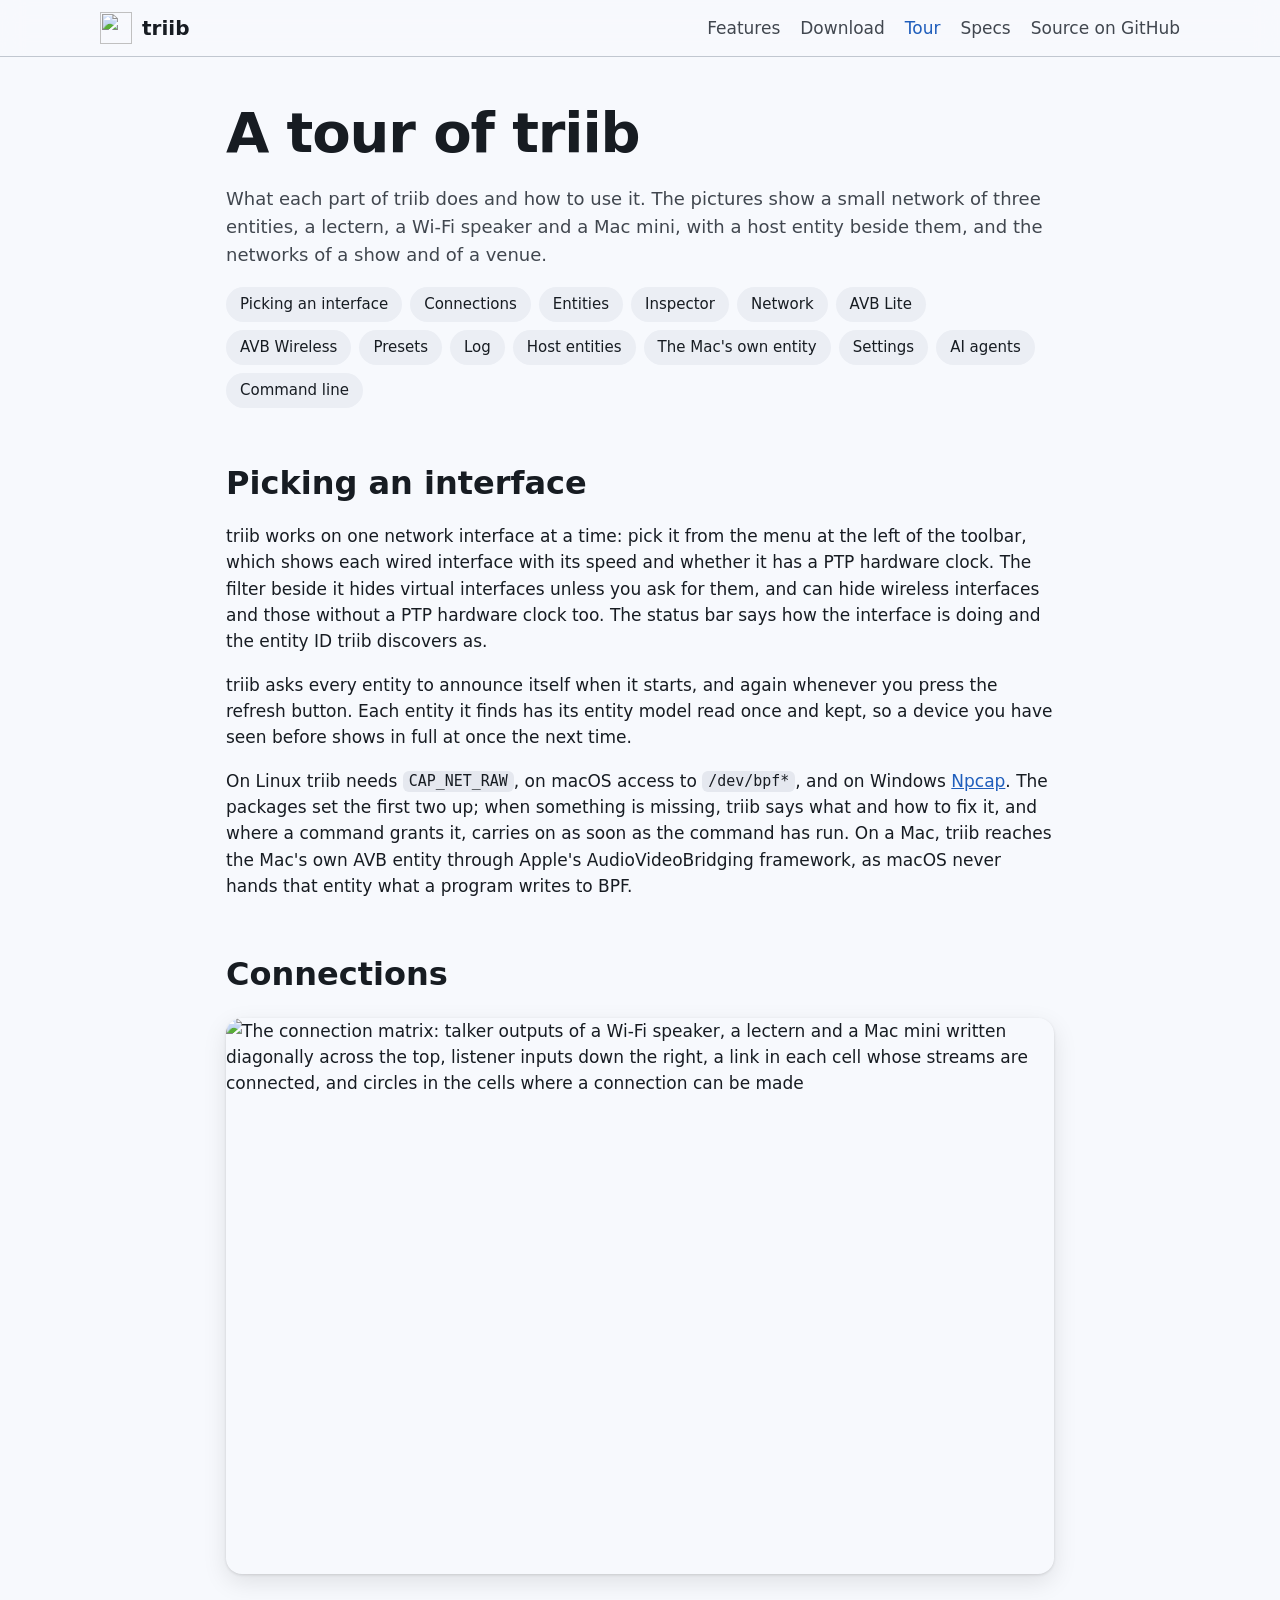
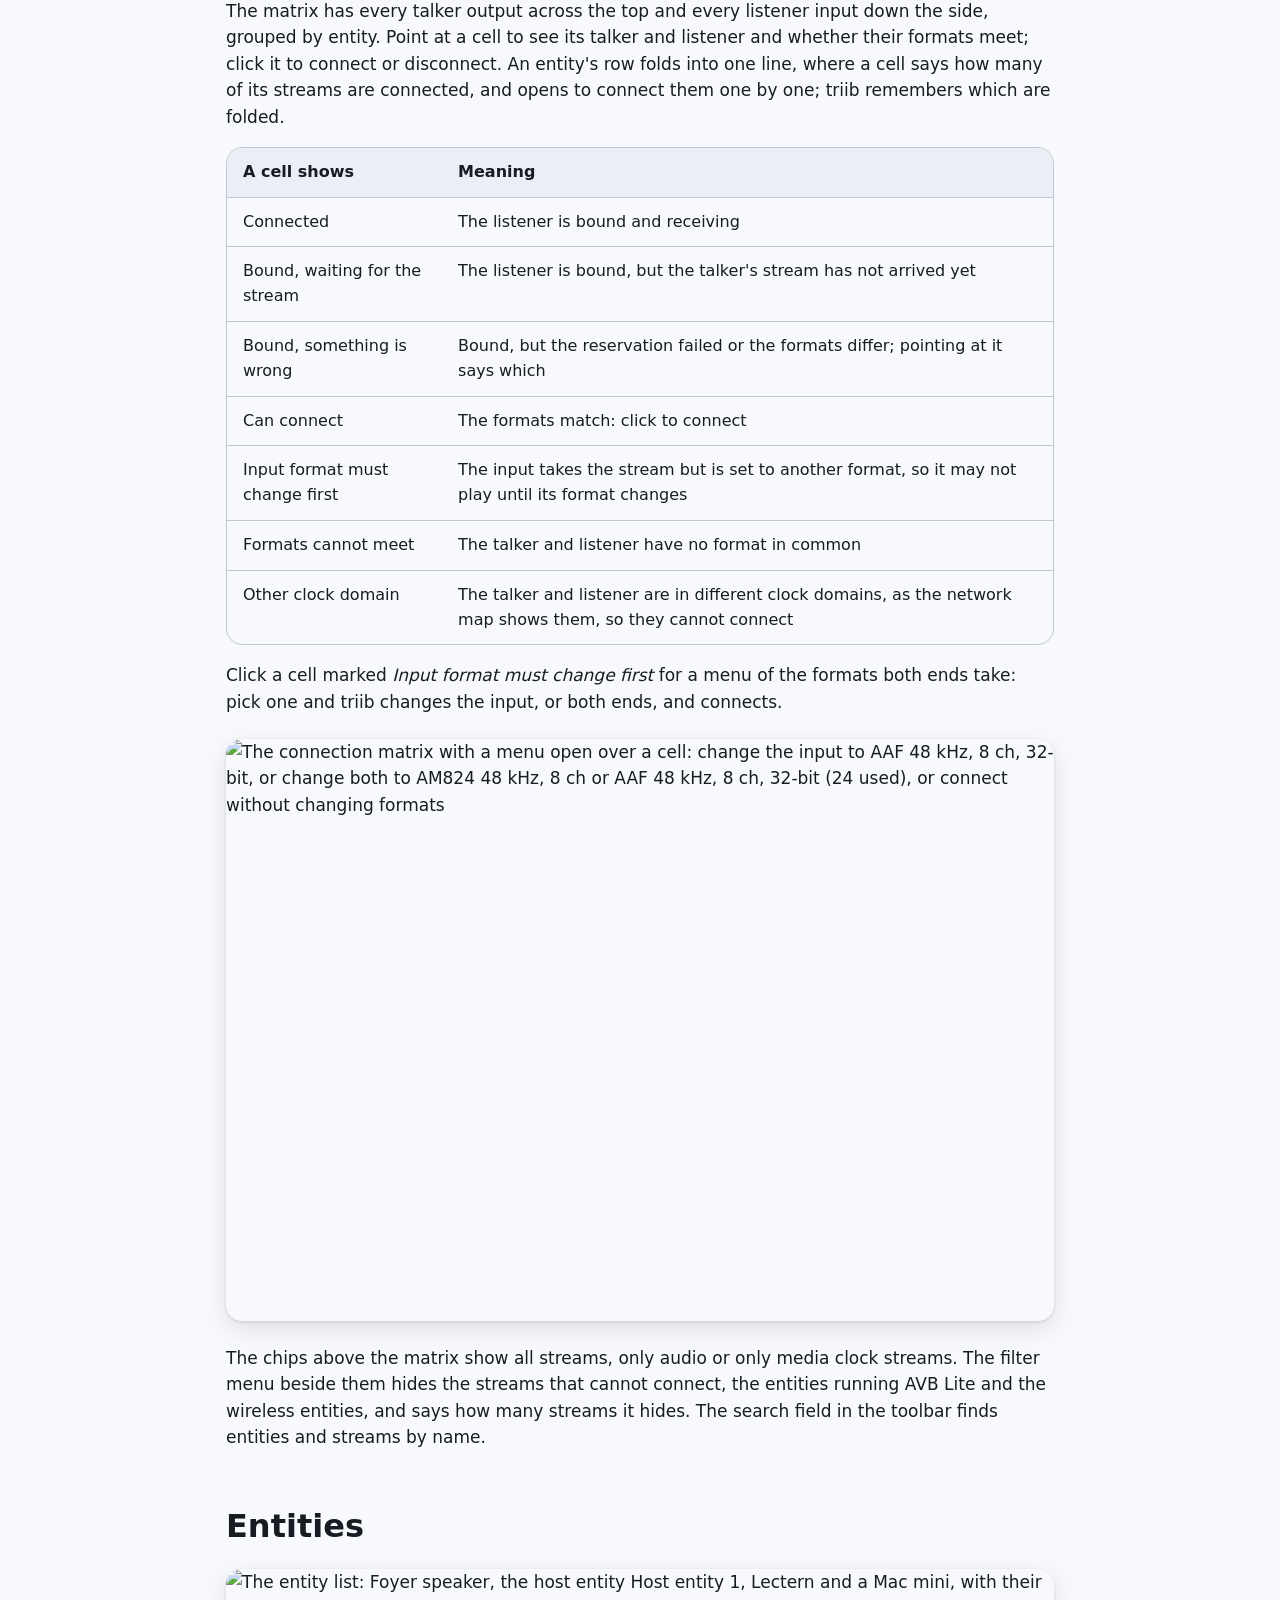
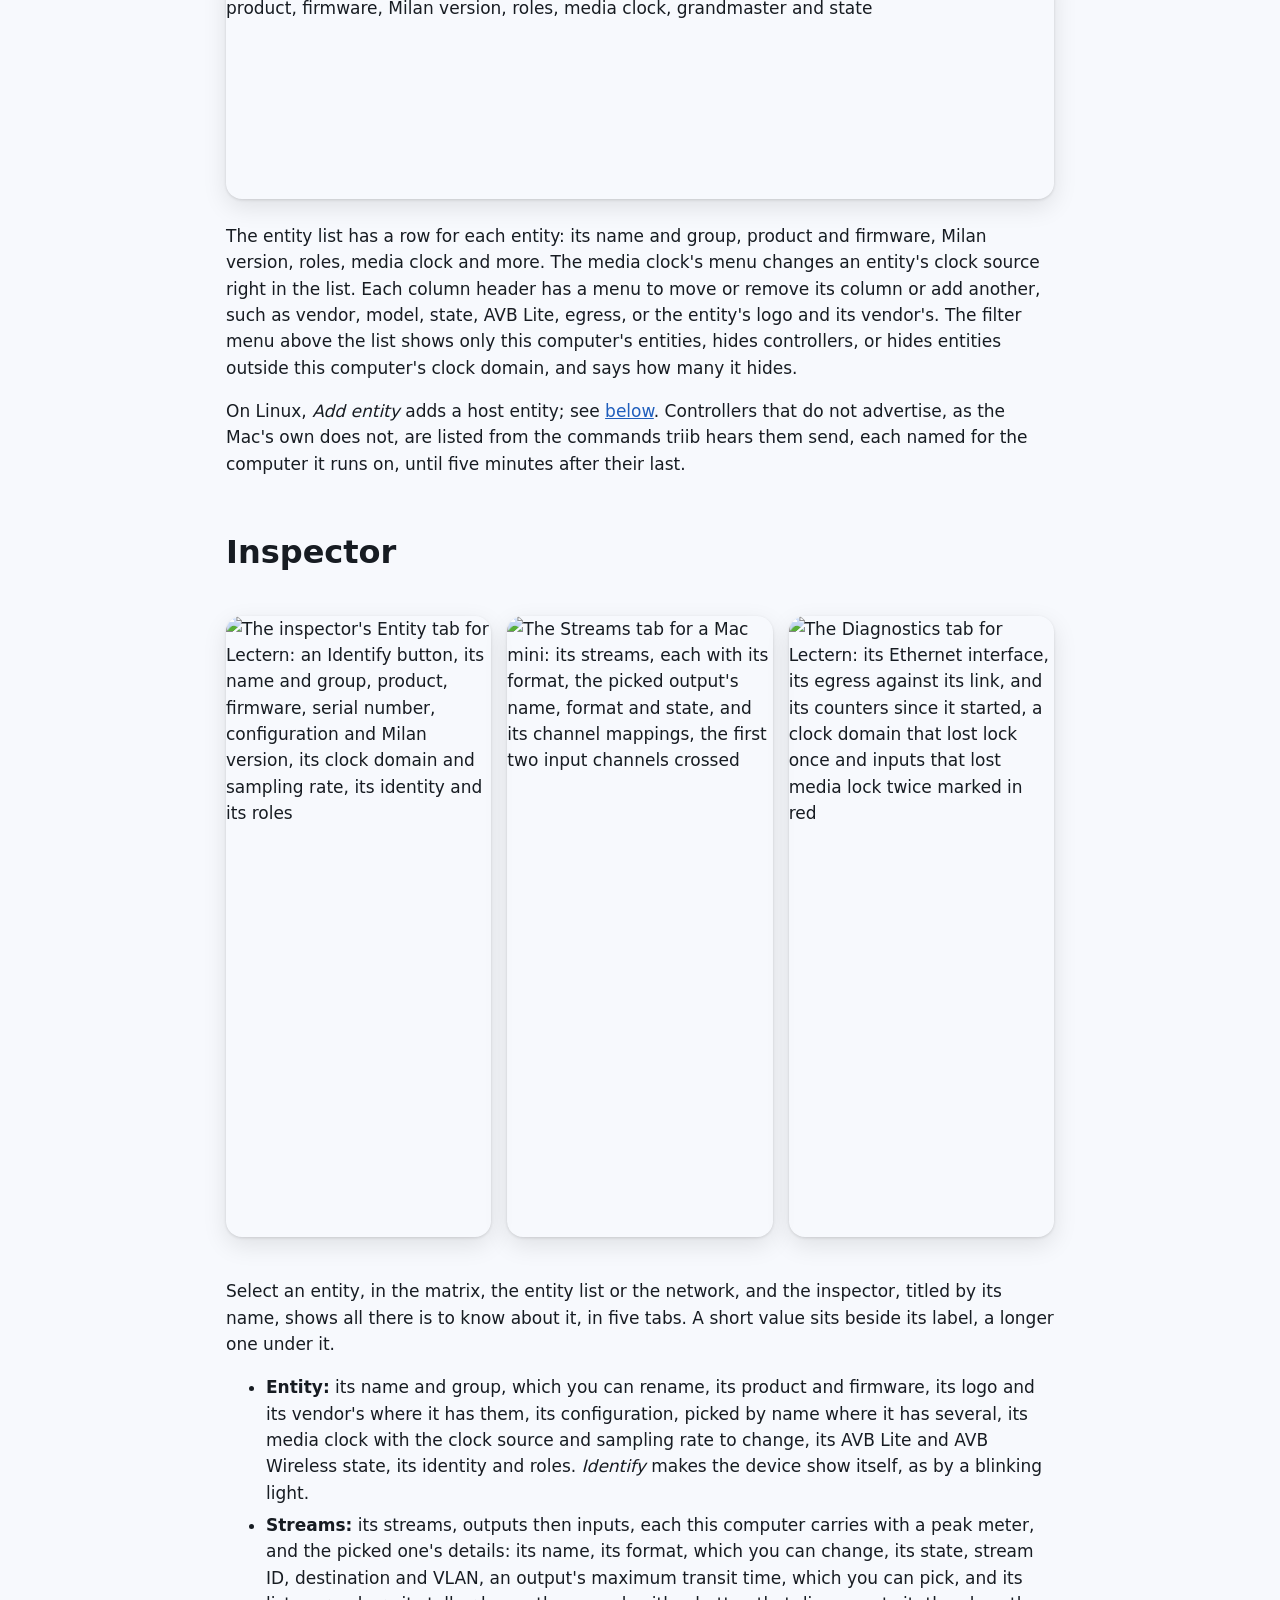
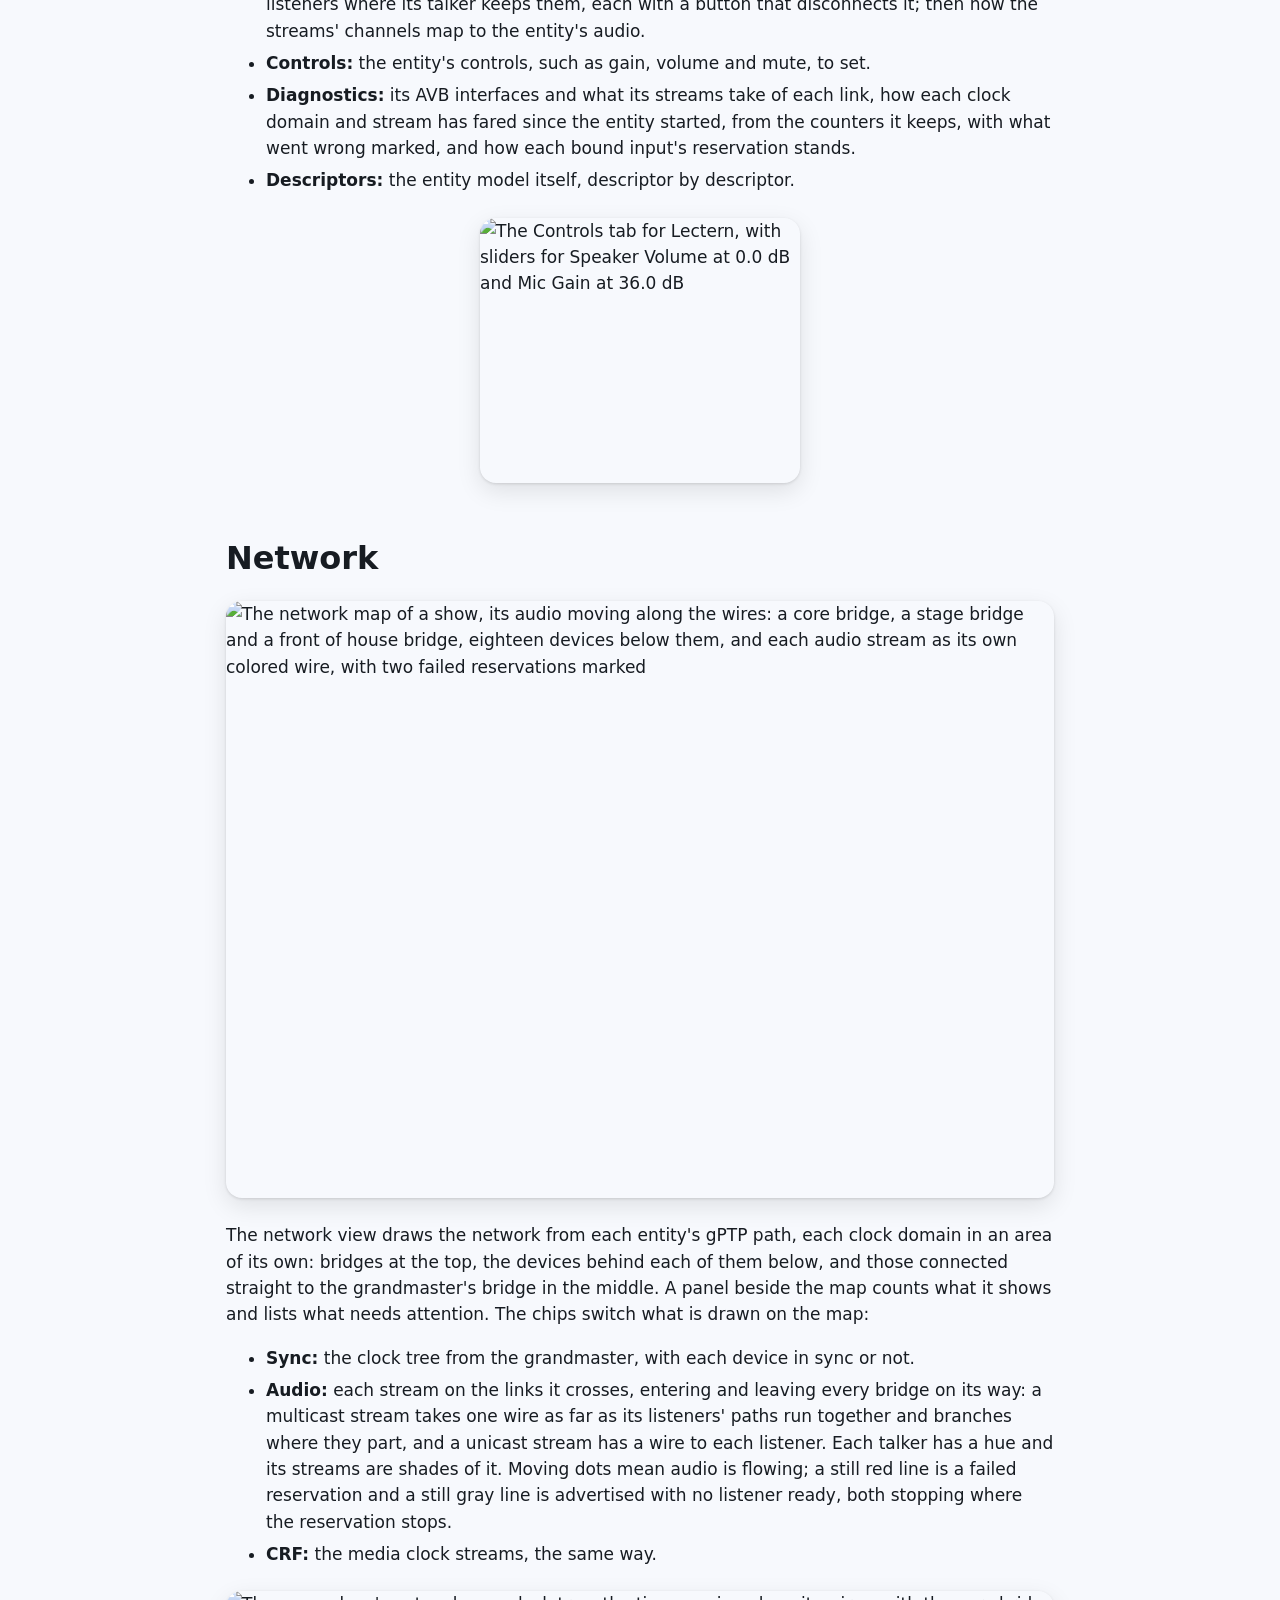
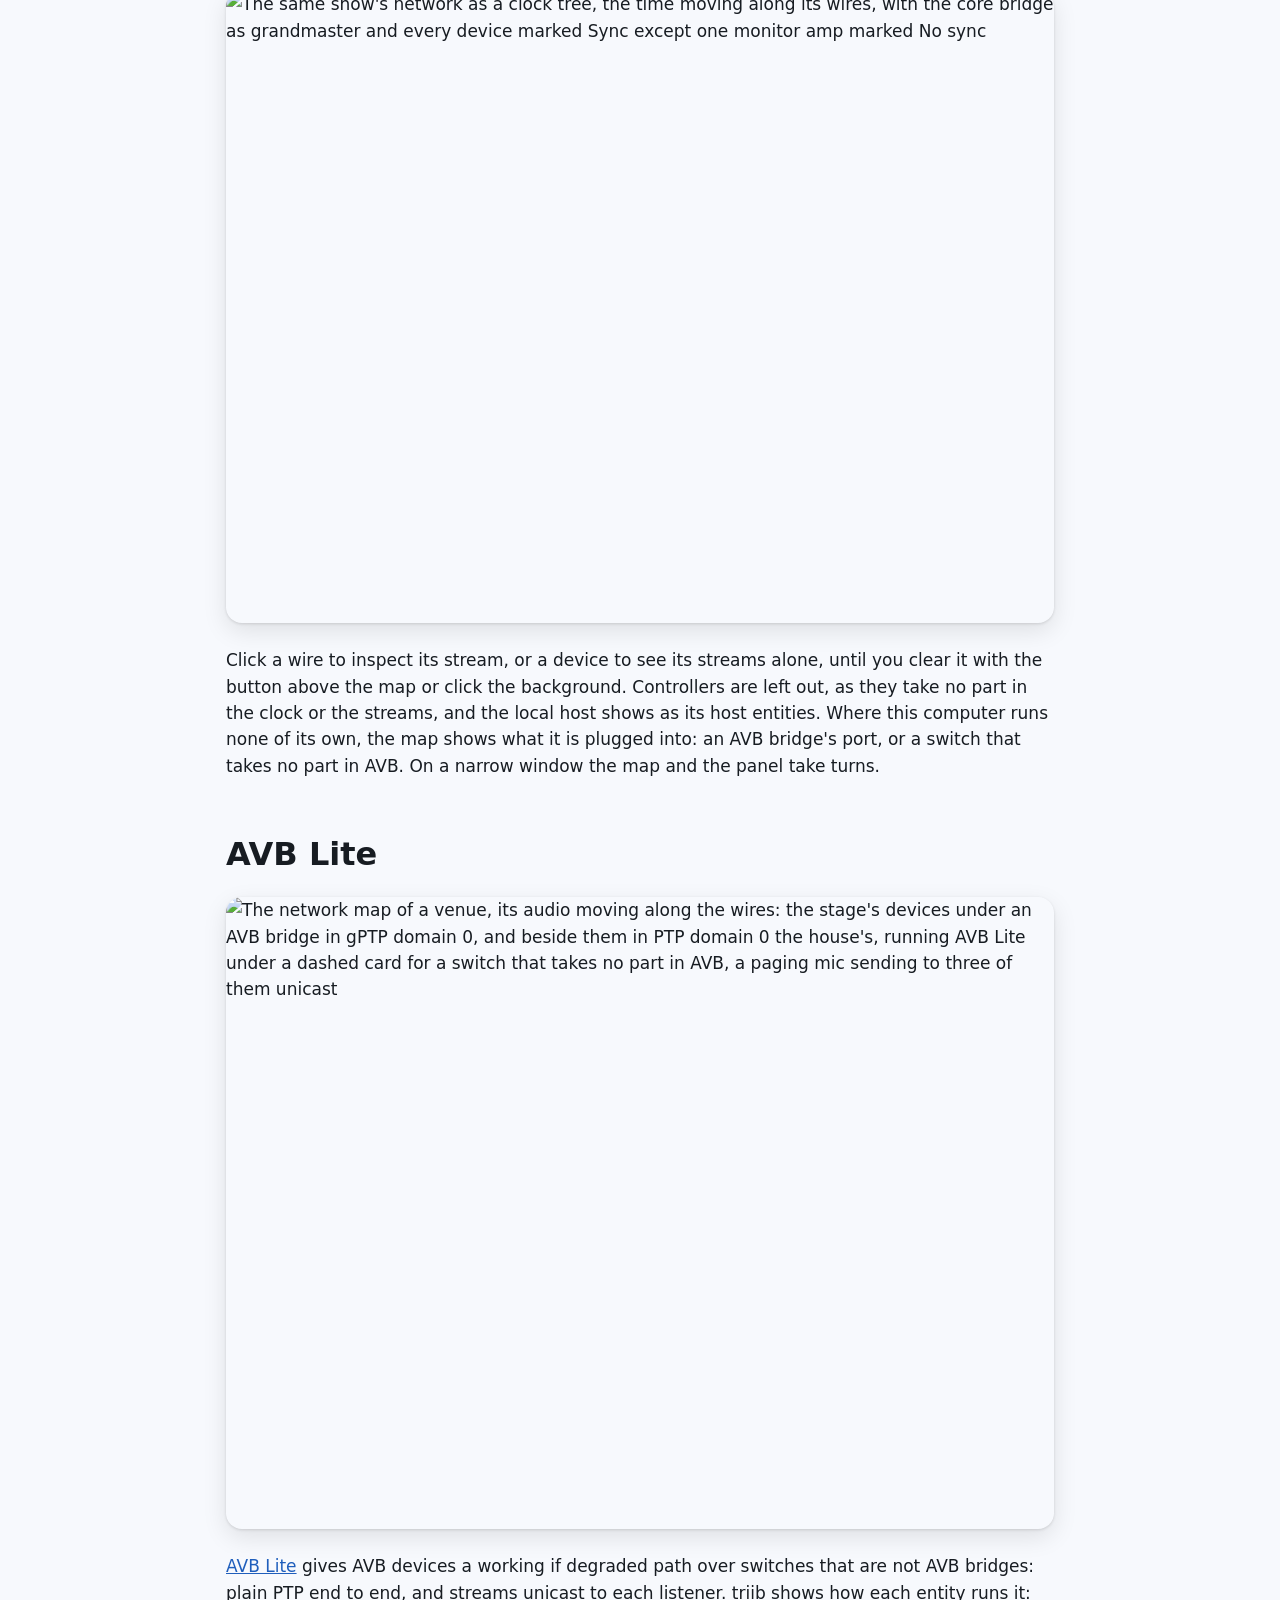
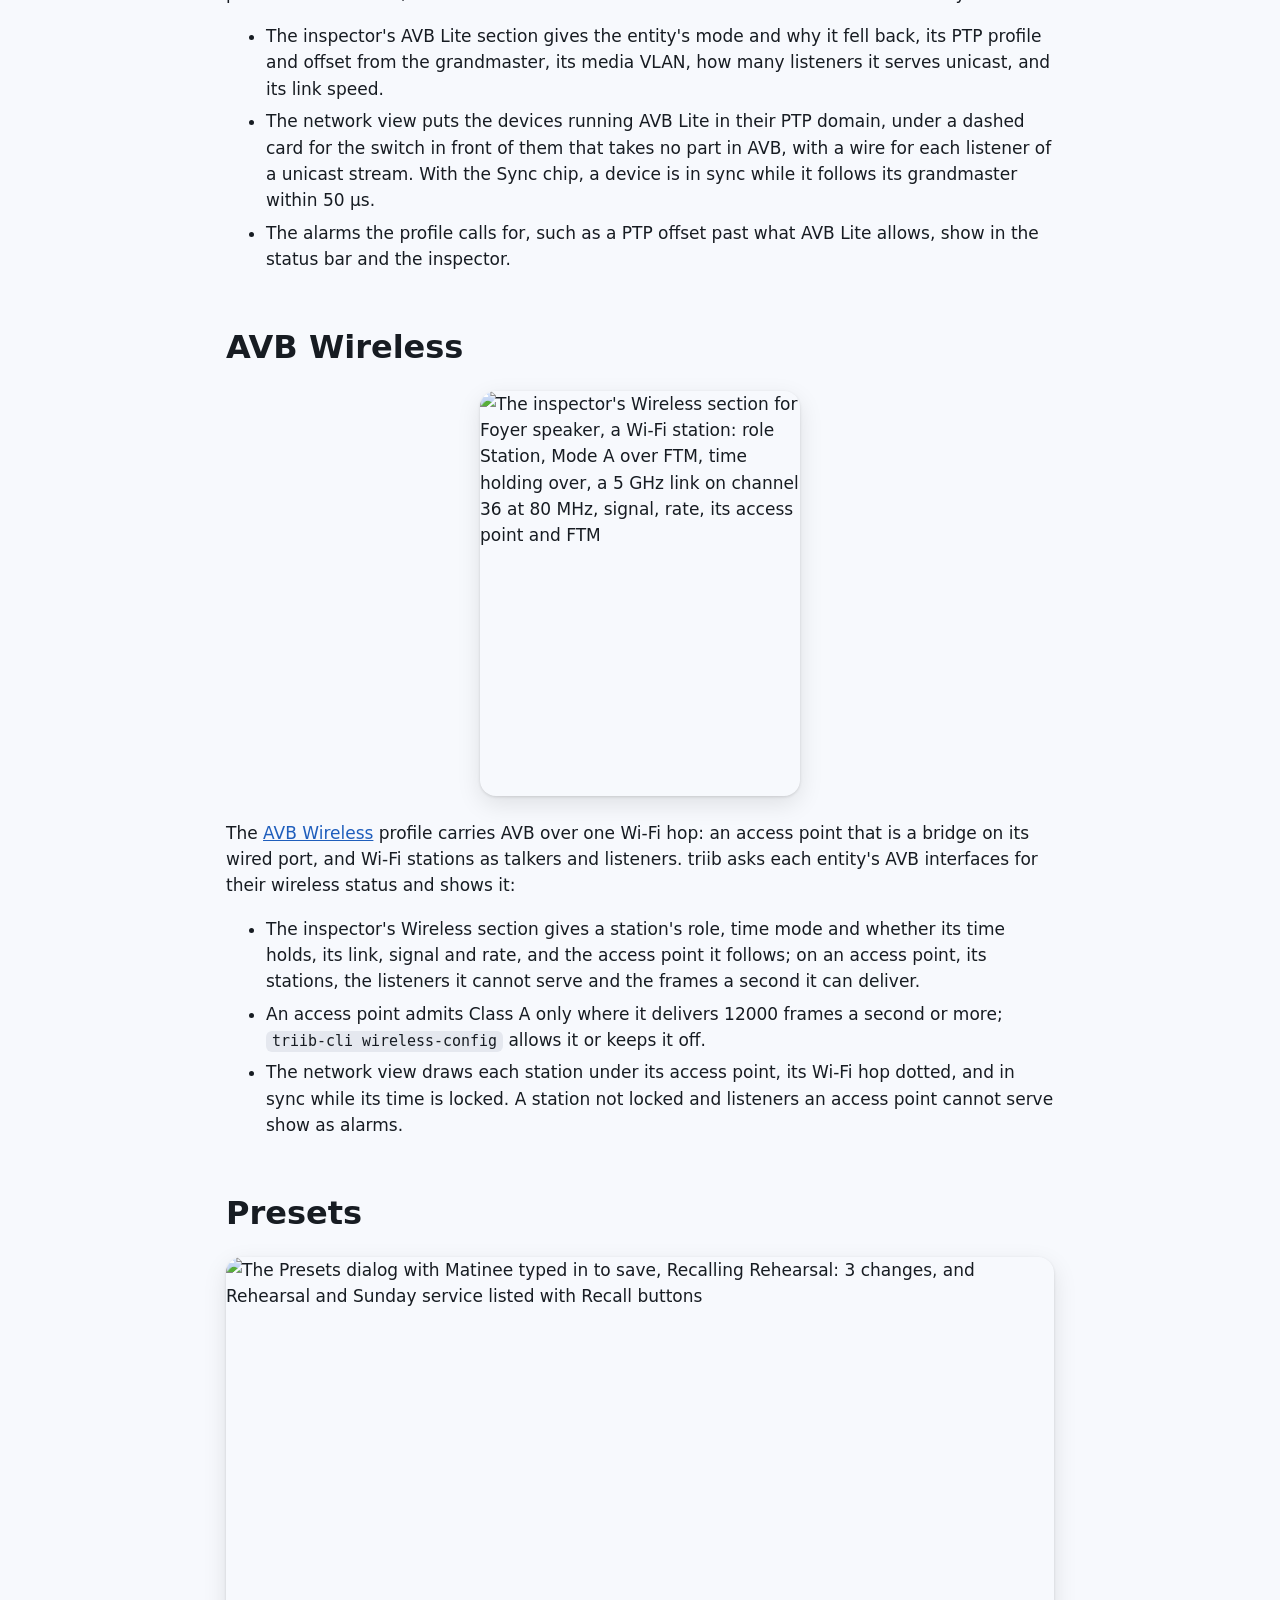
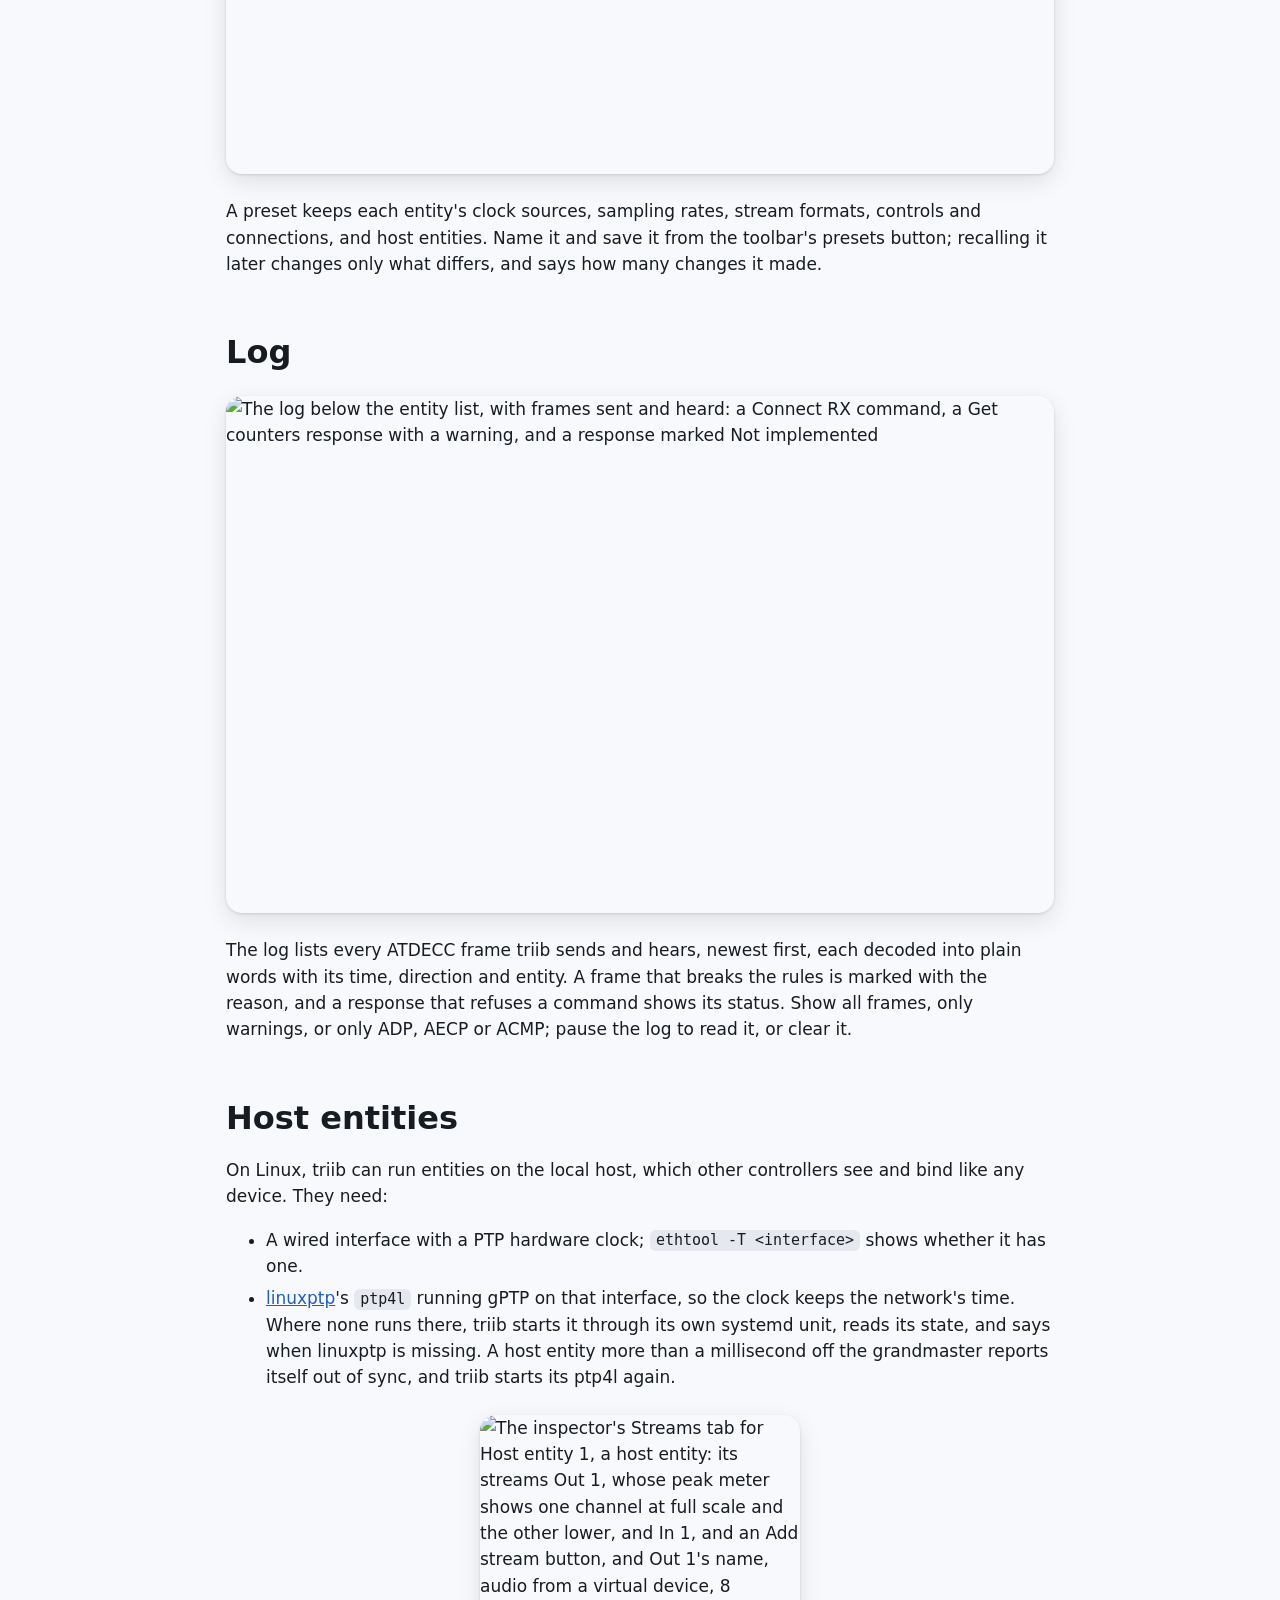
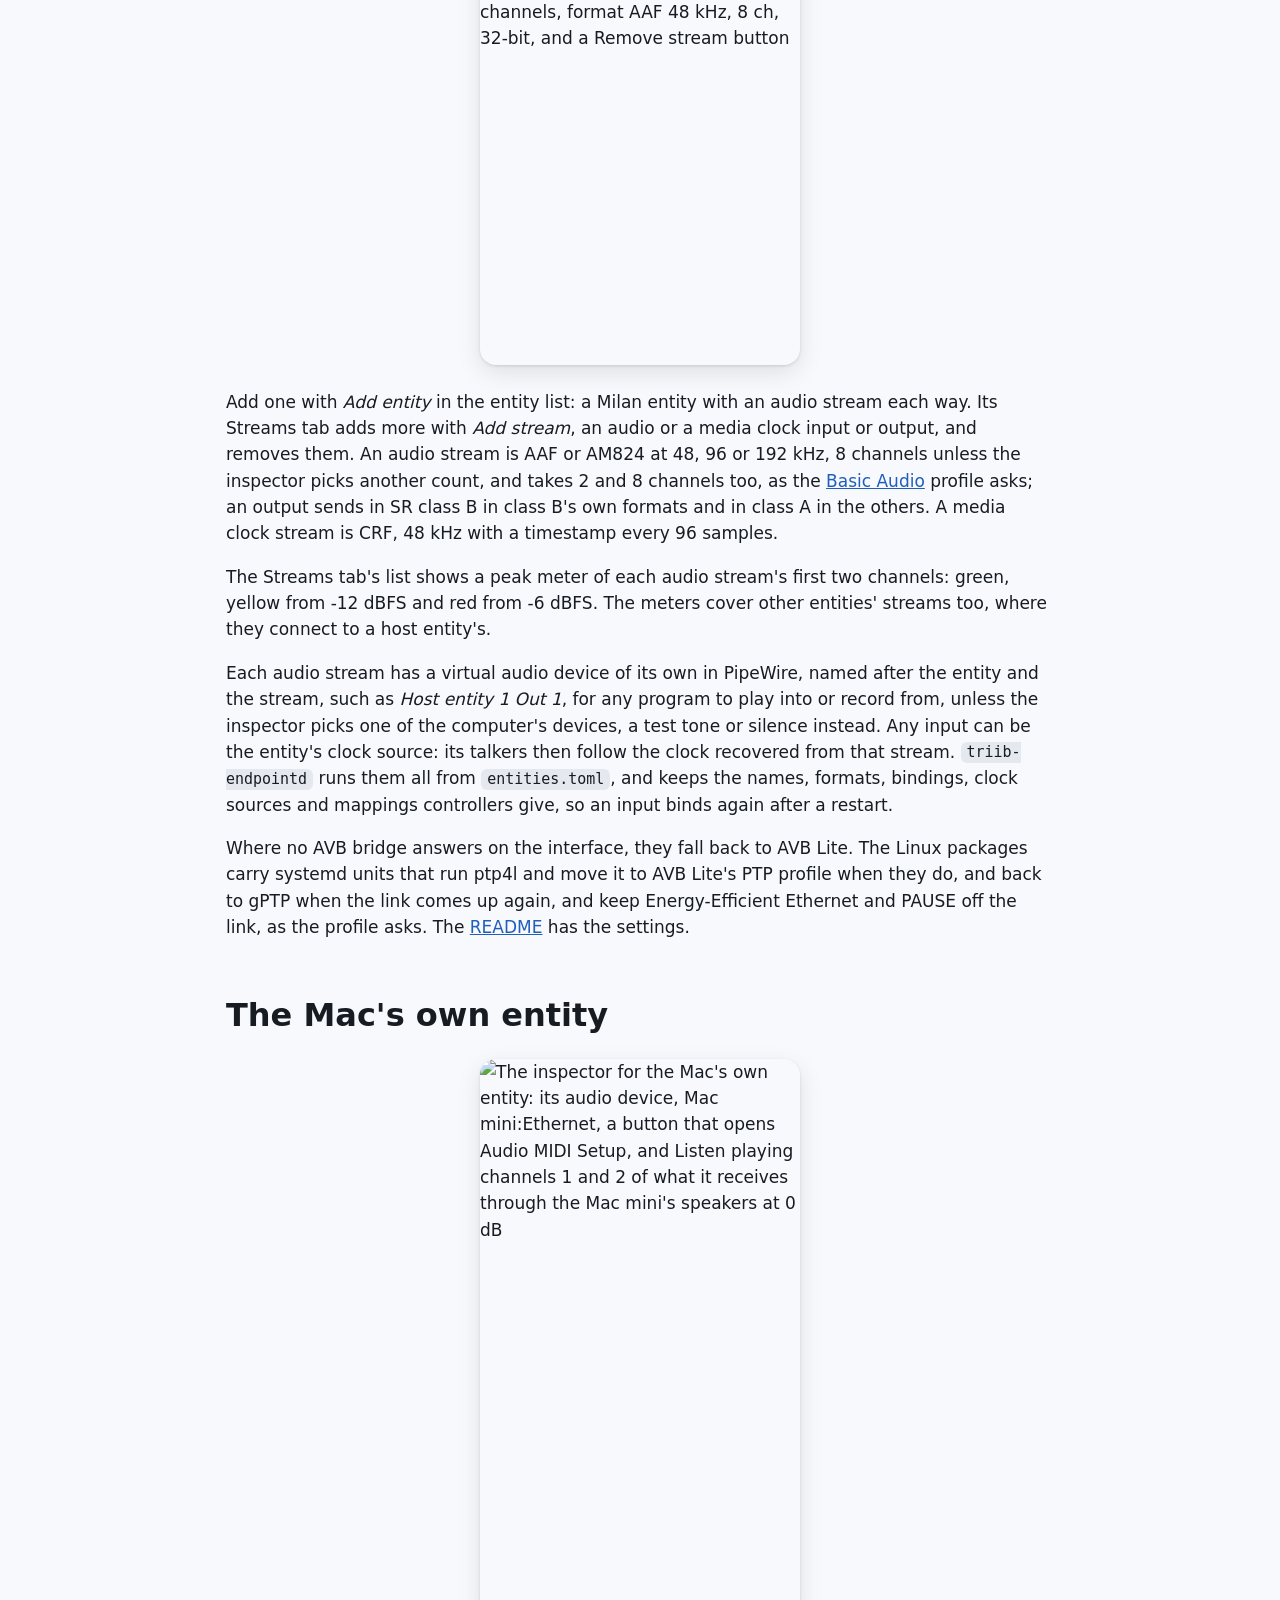
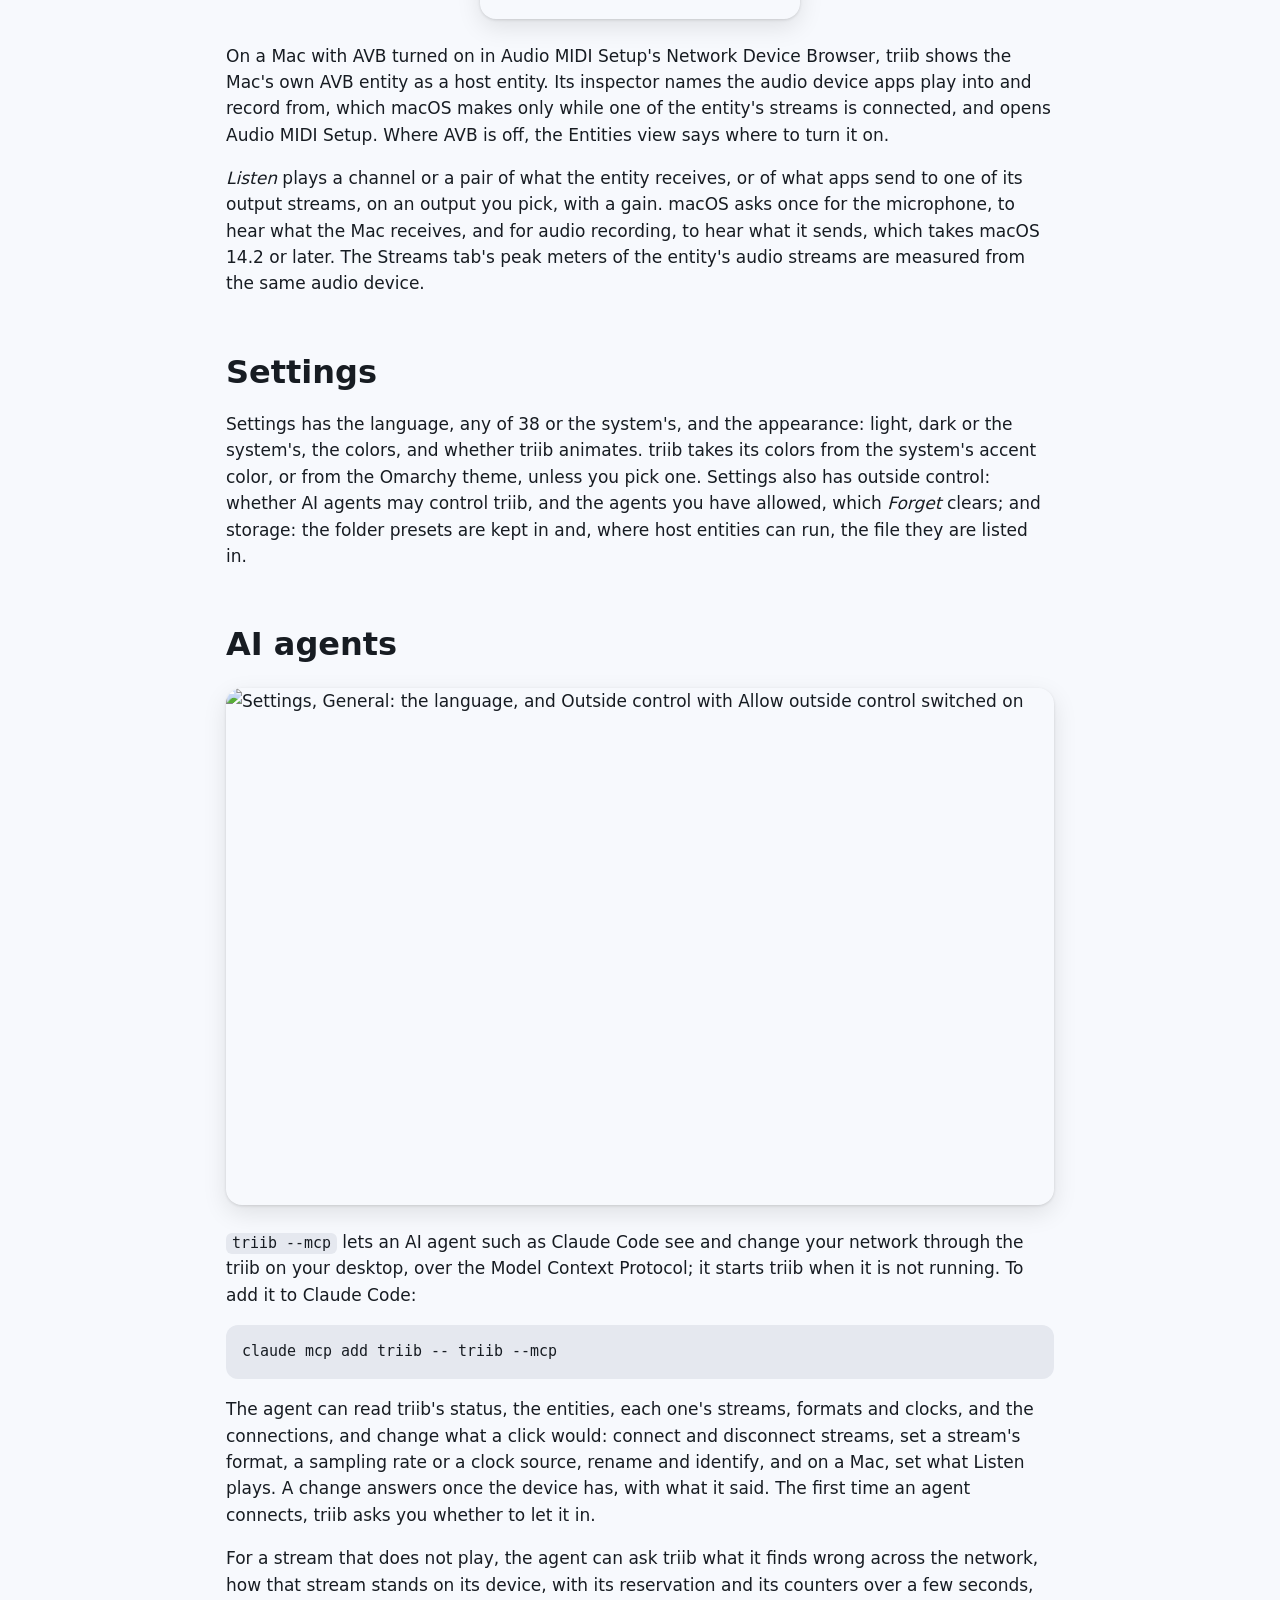
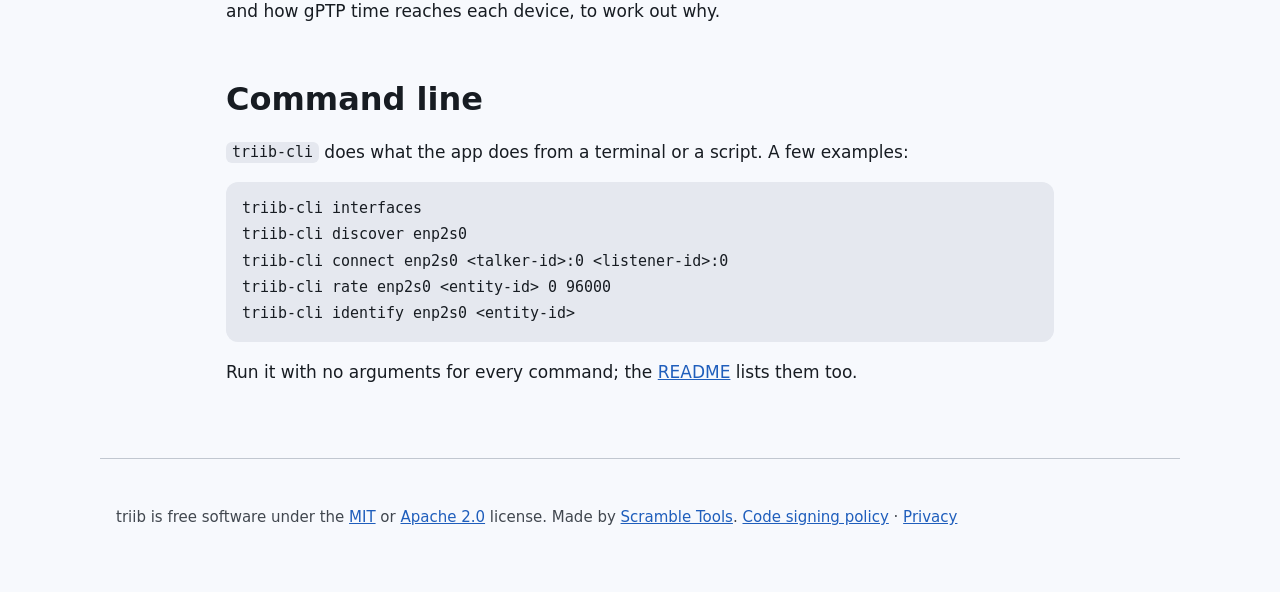
==== commit e27fe54c: "docs: the website's screenshots, gray and moving - Dark with Settings' gray accent, the network maps" ====
--- a/site/guide.html
+++ b/site/guide.html
@@ -23,7 +23,7 @@
 
 <main class="guide">
   <h1>A tour of triib</h1>
-  <p class="lede-left">What each part of triib does and how to use it. The pictures show a test network of three entities, with a host entity beside them, and a show's network of twenty devices.</p>
+  <p class="lede-left">What each part of triib does and how to use it. The pictures show a small network of three entities, a lectern, a Wi-Fi speaker and a Mac mini, with a host entity beside them, and the networks of a show and of a venue.</p>
   <nav class="contents" aria-label="Contents">
 <ul>
 <li><a href="#interface">Picking an interface</a></li>
@@ -46,10 +46,10 @@
 <h2 id="interface">Picking an interface</h2>
 <p>triib works on one network interface at a time: pick it from the menu at the left of the toolbar, which shows each wired interface with its speed and whether it has a PTP hardware clock. The filter beside it hides virtual interfaces unless you ask for them, and can hide wireless interfaces and those without a PTP hardware clock too. The status bar says how the interface is doing and the entity ID triib discovers as.</p>
 <p>triib asks every entity to announce itself when it starts, and again whenever you press the refresh button. Each entity it finds has its entity model read once and kept, so a device you have seen before shows in full at once the next time.</p>
-<p>On Linux triib needs <code>CAP_NET_RAW</code>, on macOS access to <code>/dev/bpf*</code>, and on Windows <a href="https://npcap.com">Npcap</a>. The packages set the first two up; when something is missing, triib says what and how to fix it. On a Mac, triib reaches the Mac's own AVB entity through Apple's AudioVideoBridging framework, as macOS never hands that entity what a program writes to BPF.</p>
+<p>On Linux triib needs <code>CAP_NET_RAW</code>, on macOS access to <code>/dev/bpf*</code>, and on Windows <a href="https://npcap.com">Npcap</a>. The packages set the first two up; when something is missing, triib says what and how to fix it, and where a command grants it, carries on as soon as the command has run. On a Mac, triib reaches the Mac's own AVB entity through Apple's AudioVideoBridging framework, as macOS never hands that entity what a program writes to BPF.</p>
 
 <h2 id="connections">Connections</h2>
-<figure><img class="shot" src="screenshots/matrix.png" alt="The connection matrix: talker outputs of three entities written diagonally across the top, listener inputs down the right, a link in each cell whose streams are connected, and circles in the cells where a connection can be made" width="1360" height="850" loading="lazy"></figure>
+<figure><img class="shot" src="screenshots/matrix.png" alt="The connection matrix: talker outputs of a Wi-Fi speaker, a lectern and a Mac mini written diagonally across the top, listener inputs down the right, a link in each cell whose streams are connected, and circles in the cells where a connection can be made" width="1360" height="914" loading="lazy"></figure>
 <p>The matrix has every talker output across the top and every listener input down the side, grouped by entity. Point at a cell to see its talker and listener and whether their formats meet; click it to connect or disconnect. An entity's row folds into one line, where a cell says how many of its streams are connected, and opens to connect them one by one; triib remembers which are folded.</p>
 <div class="table"><table>
 <thead><tr><th>A cell shows</th><th>Meaning</th></tr></thead>
@@ -60,51 +60,56 @@
 <tr><td>Can connect</td><td>The formats match: click to connect</td></tr>
 <tr><td>Input format must change first</td><td>The input takes the stream but is set to another format, so it may not play until its format changes</td></tr>
 <tr><td>Formats cannot meet</td><td>The talker and listener have no format in common</td></tr>
+<tr><td>Other clock domain</td><td>The talker and listener are in different clock domains, as the network map shows them, so they cannot connect</td></tr>
 </tbody>
 </table></div>
 <p>Click a cell marked <em>Input format must change first</em> for a menu of the formats both ends take: pick one and triib changes the input, or both ends, and connects.</p>
-<figure><img class="shot" src="screenshots/matrix-formats.png" alt="The connection matrix with a menu open over a cell: change the input to AAF 48 kHz, 8 ch, 32-bit, or change both to AM824 48 kHz, 8 ch or AAF 48 kHz, 8 ch, 32-bit (24 used), or connect without changing formats" width="1360" height="850" loading="lazy"></figure>
-<p>The chips above the matrix show all streams, only audio or only media clock streams, and <em>Hide what cannot connect</em> leaves out the rows and columns with nothing to connect. The search field in the toolbar finds entities and streams by name.</p>
+<figure><img class="shot" src="screenshots/matrix-formats.png" alt="The connection matrix with a menu open over a cell: change the input to AAF 48 kHz, 8 ch, 32-bit, or change both to AM824 48 kHz, 8 ch or AAF 48 kHz, 8 ch, 32-bit (24 used), or connect without changing formats" width="1360" height="956" loading="lazy"></figure>
+<p>The chips above the matrix show all streams, only audio or only media clock streams. The filter menu beside them hides the streams that cannot connect, the entities running AVB Lite and the wireless entities, and says how many streams it hides. The search field in the toolbar finds entities and streams by name.</p>
 
 <h2 id="entities">Entities</h2>
-<figure><img class="shot" src="screenshots/entities.png" alt="The entity list: two AVB Example Entities, the host entity Host entity 1, and a Mac mini, with their product, firmware, Milan version, roles, media clock, grandmaster and state" width="1360" height="510" loading="lazy"></figure>
-<p>The entity list has a row for each entity: its name and group, product and firmware, Milan version, roles, media clock and more. The media clock's menu changes an entity's clock source right in the list. Each column header has a menu to move or remove its column or add another, such as vendor, model, state, AVB Lite or egress.</p>
+<figure><img class="shot" src="screenshots/entities.png" alt="The entity list: Foyer speaker, the host entity Host entity 1, Lectern and a Mac mini, with their product, firmware, Milan version, roles, media clock, grandmaster and state" width="1360" height="378" loading="lazy"></figure>
+<p>The entity list has a row for each entity: its name and group, product and firmware, Milan version, roles, media clock and more. The media clock's menu changes an entity's clock source right in the list. Each column header has a menu to move or remove its column or add another, such as vendor, model, state, AVB Lite, egress, or the entity's logo and its vendor's. The filter menu above the list shows only this computer's entities, hides controllers, or hides entities outside this computer's clock domain, and says how many it hides.</p>
 <p>On Linux, <em>Add entity</em> adds a host entity; see <a href="#own-endpoints">below</a>. Controllers that do not advertise, as the Mac's own does not, are listed from the commands triib hears them send, each named for the computer it runs on, until five minutes after their last.</p>
 
 <h2 id="inspector">Inspector</h2>
-<figure><img class="shot" src="screenshots/inspector.png" alt="The inspector beside the entity list, showing an entity's name, group, product, firmware and Milan version, its clock domain and sampling rate, and its AVB Lite section with mode, the reason it fell back, PTP profile, offset, media VLAN, unicast and link speed" width="1360" height="1116" loading="lazy"></figure>
+<div class="gallery three">
+<figure><img class="shot" src="screenshots/inspector.png" alt="The inspector's Entity tab for Lectern: an Identify button, its name and group, product, firmware, serial number, configuration and Milan version, its clock domain and sampling rate, its identity and its roles" width="640" height="1500" loading="lazy"></figure>
+<figure><img class="shot" src="screenshots/streams.png" alt="The Streams tab for a Mac mini: its streams, each with its format, the picked output's name, format and state, and its channel mappings, the first two input channels crossed" width="640" height="1500" loading="lazy"></figure>
+<figure><img class="shot" src="screenshots/diagnostics.png" alt="The Diagnostics tab for Lectern: its Ethernet interface, its egress against its link, and its counters since it started, a clock domain that lost lock once and inputs that lost media lock twice marked in red" width="640" height="1500" loading="lazy"></figure>
+</div>
 <p>Select an entity, in the matrix, the entity list or the network, and the inspector, titled by its name, shows all there is to know about it, in five tabs. A short value sits beside its label, a longer one under it.</p>
 <ul>
-<li><strong>Entity:</strong> its name and group, which you can rename, its product and firmware, its configuration, picked by name where it has several, its media clock with the clock source and sampling rate to change, its AVB Lite and AVB Wireless state, its identity and roles. <em>Identify</em> makes the device show itself, as by a blinking light.</li>
+<li><strong>Entity:</strong> its name and group, which you can rename, its product and firmware, its logo and its vendor's where it has them, its configuration, picked by name where it has several, its media clock with the clock source and sampling rate to change, its AVB Lite and AVB Wireless state, its identity and roles. <em>Identify</em> makes the device show itself, as by a blinking light.</li>
 <li><strong>Streams:</strong> its streams, outputs then inputs, each this computer carries with a peak meter, and the picked one's details: its name, its format, which you can change, its state, stream ID, destination and VLAN, an output's maximum transit time, which you can pick, and its listeners where its talker keeps them, each with a button that disconnects it; then how the streams' channels map to the entity's audio.</li>
 <li><strong>Controls:</strong> the entity's controls, such as gain, volume and mute, to set.</li>
-<li><strong>Diagnostics:</strong> how each clock domain and stream has fared since the entity started, from the counters it keeps, with what went wrong marked, and how each bound input's reservation stands.</li>
+<li><strong>Diagnostics:</strong> its AVB interfaces and what its streams take of each link, how each clock domain and stream has fared since the entity started, from the counters it keeps, with what went wrong marked, and how each bound input's reservation stands.</li>
 <li><strong>Descriptors:</strong> the entity model itself, descriptor by descriptor.</li>
 </ul>
-<figure><img class="shot" src="screenshots/controls.png" alt="The Controls tab of the inspector with sliders for Speaker Volume at 0.0 dB and Mic Gain at 36.0 dB" width="1360" height="850" loading="lazy"></figure>
+<figure class="panel"><img class="shot" src="screenshots/controls.png" alt="The Controls tab for Lectern, with sliders for Speaker Volume at 0.0 dB and Mic Gain at 36.0 dB" width="640" height="530" loading="lazy"></figure>
 
 <h2 id="network">Network</h2>
-<figure><img class="shot" src="screenshots/network.png" alt="The network map of a show: a core bridge, a stage bridge and a front of house bridge, twenty devices below them, and each audio stream as its own colored wire" width="1360" height="932" loading="lazy"></figure>
-<p>The network view draws the network from each entity's gPTP path: bridges at the top, the devices behind each of them below, and those connected straight to the grandmaster's bridge in the middle. A panel beside the map counts what it shows and lists what needs attention. The chips switch what is drawn on the map:</p>
+<figure><img class="shot" src="screenshots/network.gif" alt="The network map of a show, its audio moving along the wires: a core bridge, a stage bridge and a front of house bridge, eighteen devices below them, and each audio stream as its own colored wire, with two failed reservations marked" width="1360" height="981" loading="lazy"></figure>
+<p>The network view draws the network from each entity's gPTP path, each clock domain in an area of its own: bridges at the top, the devices behind each of them below, and those connected straight to the grandmaster's bridge in the middle. A panel beside the map counts what it shows and lists what needs attention. The chips switch what is drawn on the map:</p>
 <ul>
-<li><strong>Audio:</strong> each stream as its own wire, entering and leaving every bridge it crosses. Each talker has a hue and its streams are shades of it. Moving dots mean audio is flowing; a still red line is a failed reservation and a still gray line is advertised with no listener ready, both stopping where the reservation stops.</li>
+<li><strong>Sync:</strong> the clock tree from the grandmaster, with each device in sync or not.</li>
+<li><strong>Audio:</strong> each stream on the links it crosses, entering and leaving every bridge on its way: a multicast stream takes one wire as far as its listeners' paths run together and branches where they part, and a unicast stream has a wire to each listener. Each talker has a hue and its streams are shades of it. Moving dots mean audio is flowing; a still red line is a failed reservation and a still gray line is advertised with no listener ready, both stopping where the reservation stops.</li>
 <li><strong>CRF:</strong> the media clock streams, the same way.</li>
-<li><strong>gPTP:</strong> the clock tree from the grandmaster, with each device in sync or not.</li>
 </ul>
-<figure><img class="shot" src="screenshots/network-clock.png" alt="The same show's network as a clock tree, with the core bridge as grandmaster and every device marked Sync except one monitor amp marked No sync" width="1360" height="1038" loading="lazy"></figure>
-<p>Click a wire to inspect its stream, or a device to see its streams alone, until you clear it with the button above the map or click the background. Controllers are left out, as they take no part in the clock or the streams, and the local host shows as its host entities. On a narrow window the map and the panel take turns.</p>
+<figure><img class="shot" src="screenshots/network-clock.gif" alt="The same show's network as a clock tree, the time moving along its wires, with the core bridge as grandmaster and every device marked Sync except one monitor amp marked No sync" width="1360" height="1038" loading="lazy"></figure>
+<p>Click a wire to inspect its stream, or a device to see its streams alone, until you clear it with the button above the map or click the background. Controllers are left out, as they take no part in the clock or the streams, and the local host shows as its host entities. Where this computer runs none of its own, the map shows what it is plugged into: an AVB bridge's port, or a switch that takes no part in AVB. On a narrow window the map and the panel take turns.</p>
 
 <h2 id="avb-lite">AVB Lite</h2>
-<figure><img class="shot" src="screenshots/avb-lite.png" alt="The network view in AVB Lite, its first chip reading PTP: the PTP tree from the grandmaster clock to one device in sync, two devices not on the PTP tree, and a panel listing them as needing attention" width="1360" height="765" loading="lazy"></figure>
+<figure><img class="shot" src="screenshots/avb-lite.gif" alt="The network map of a venue, its audio moving along the wires: the stage's devices under an AVB bridge in gPTP domain 0, and beside them in PTP domain 0 the house's, running AVB Lite under a dashed card for a switch that takes no part in AVB, a paging mic sending to three of them unicast" width="1200" height="916" loading="lazy"></figure>
 <p><a href="https://github.com/avbcommunity/profiles/blob/main/avb_lite.md">AVB Lite</a> gives AVB devices a working if degraded path over switches that are not AVB bridges: plain PTP end to end, and streams unicast to each listener. triib shows how each entity runs it:</p>
 <ul>
 <li>The inspector's AVB Lite section gives the entity's mode and why it fell back, its PTP profile and offset from the grandmaster, its media VLAN, how many listeners it serves unicast, and its link speed.</li>
-<li>When no AVB bridge is heard and entities run AVB Lite, the network view's clock chip reads PTP and draws the PTP tree. A device is in sync while it follows the grandmaster within 50&nbsp;µs.</li>
+<li>The network view puts the devices running AVB Lite in their PTP domain, under a dashed card for the switch in front of them that takes no part in AVB, with a wire for each listener of a unicast stream. With the Sync chip, a device is in sync while it follows its grandmaster within 50&nbsp;µs.</li>
 <li>The alarms the profile calls for, such as a PTP offset past what AVB Lite allows, show in the status bar and the inspector.</li>
 </ul>
 
 <h2 id="avb-wireless">AVB Wireless</h2>
-<figure><img class="shot" src="screenshots/wireless.png" alt="The inspector's Wireless section for a Wi-Fi station: role Station, Mode A over FTM, time holding over, a 5 GHz link on channel 36 at 80 MHz, signal, rate, its access point and FTM" width="1360" height="1116" loading="lazy"></figure>
+<figure class="panel"><img class="shot" src="screenshots/wireless.png" alt="The inspector's Wireless section for Foyer speaker, a Wi-Fi station: role Station, Mode A over FTM, time holding over, a 5 GHz link on channel 36 at 80 MHz, signal, rate, its access point and FTM" width="640" height="810" loading="lazy"></figure>
 <p>The <a href="https://github.com/avbcommunity/profiles">AVB Wireless</a> profile carries AVB over one Wi-Fi hop: an access point that is a bridge on its wired port, and Wi-Fi stations as talkers and listeners. triib asks each entity's AVB interfaces for their wireless status and shows it:</p>
 <ul>
 <li>The inspector's Wireless section gives a station's role, time mode and whether its time holds, its link, signal and rate, and the access point it follows; on an access point, its stations, the listeners it cannot serve and the frames a second it can deliver.</li>
--- a/site/style.css
+++ b/site/style.css
@@ -284,4 +284,8 @@
   td code { white-space: normal; word-break: break-all; }
   .lede { font-size: 18px; }
   .top nav { gap: 14px; font-size: 15px; }
-}
+  /* The inspector's tabs side by side, swiped through, the next one
+     showing at the edge, rather than three screens of them. */
+  .guide .gallery.three { display: flex; overflow-x: auto; scroll-snap-type: x mandatory; gap: 12px; }
+  .guide .gallery.three figure { flex: 0 0 78%; margin: 0; scroll-snap-align: start; }
+}
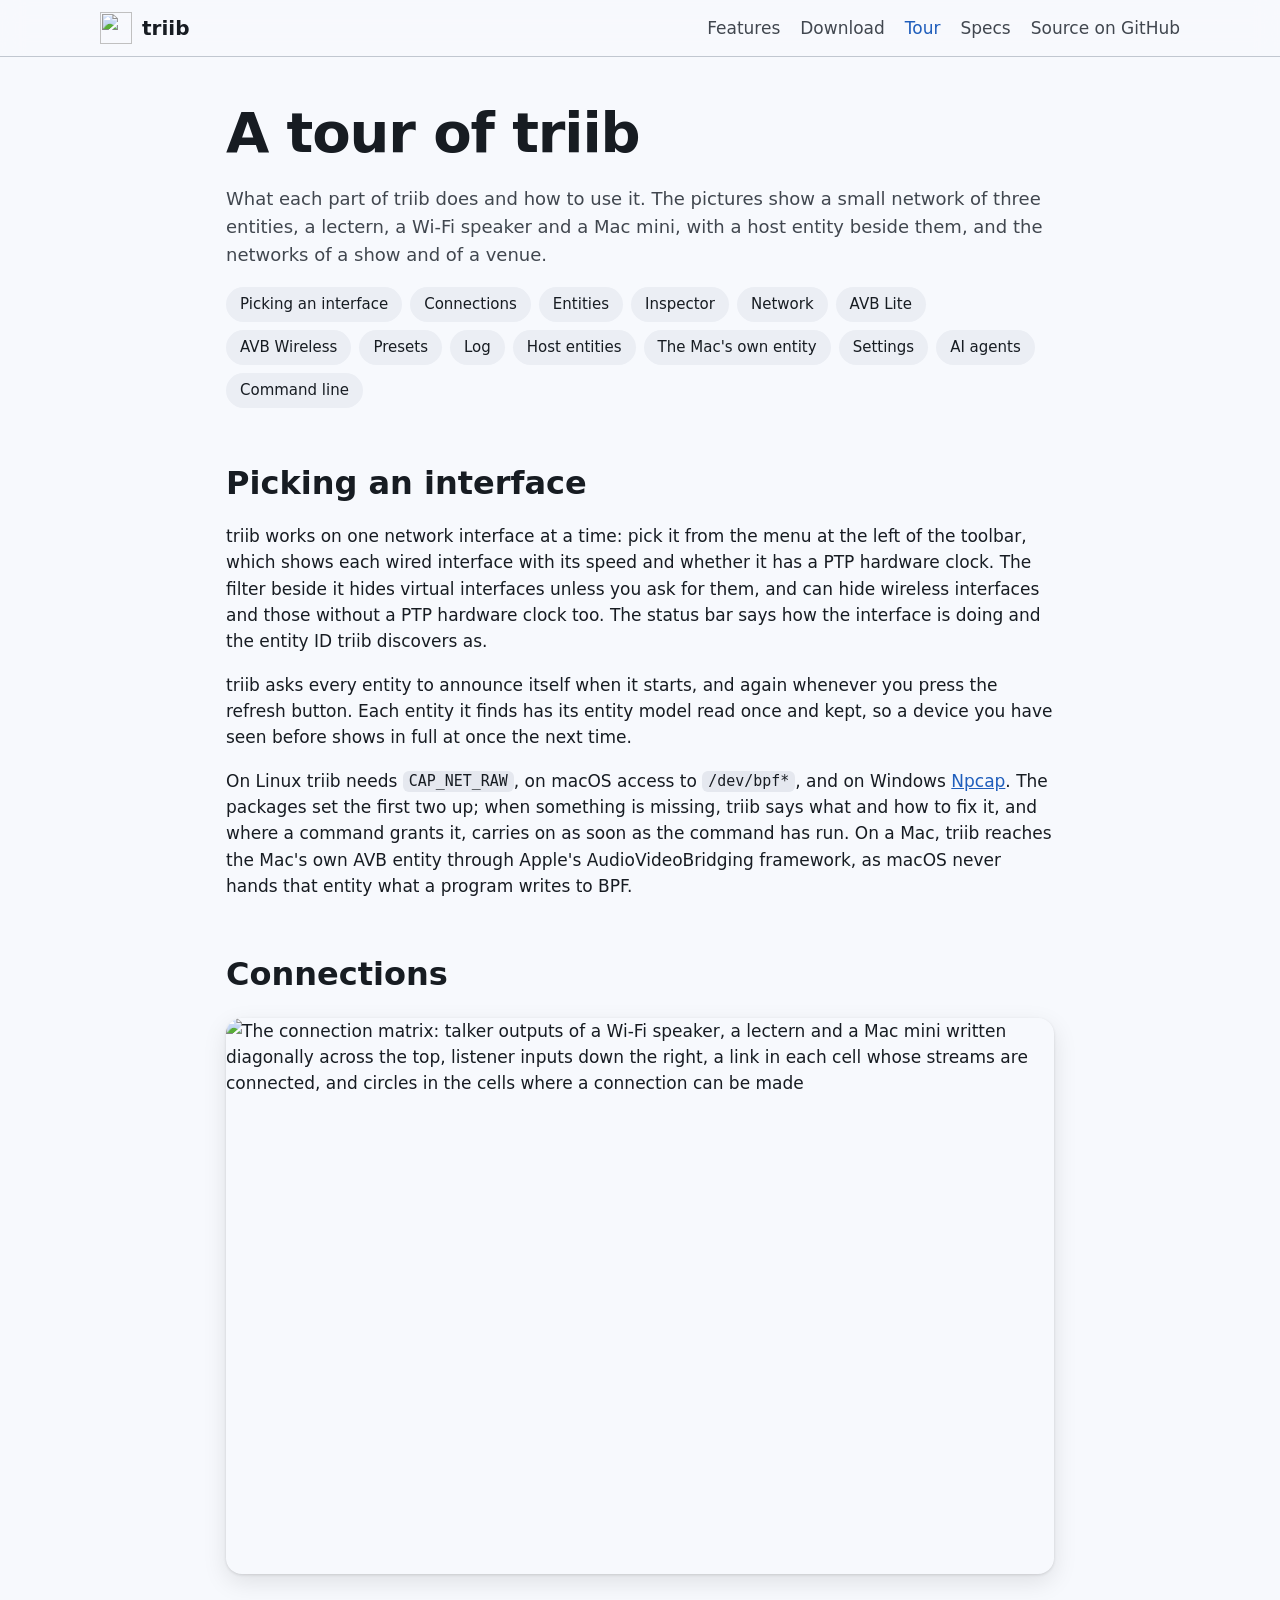
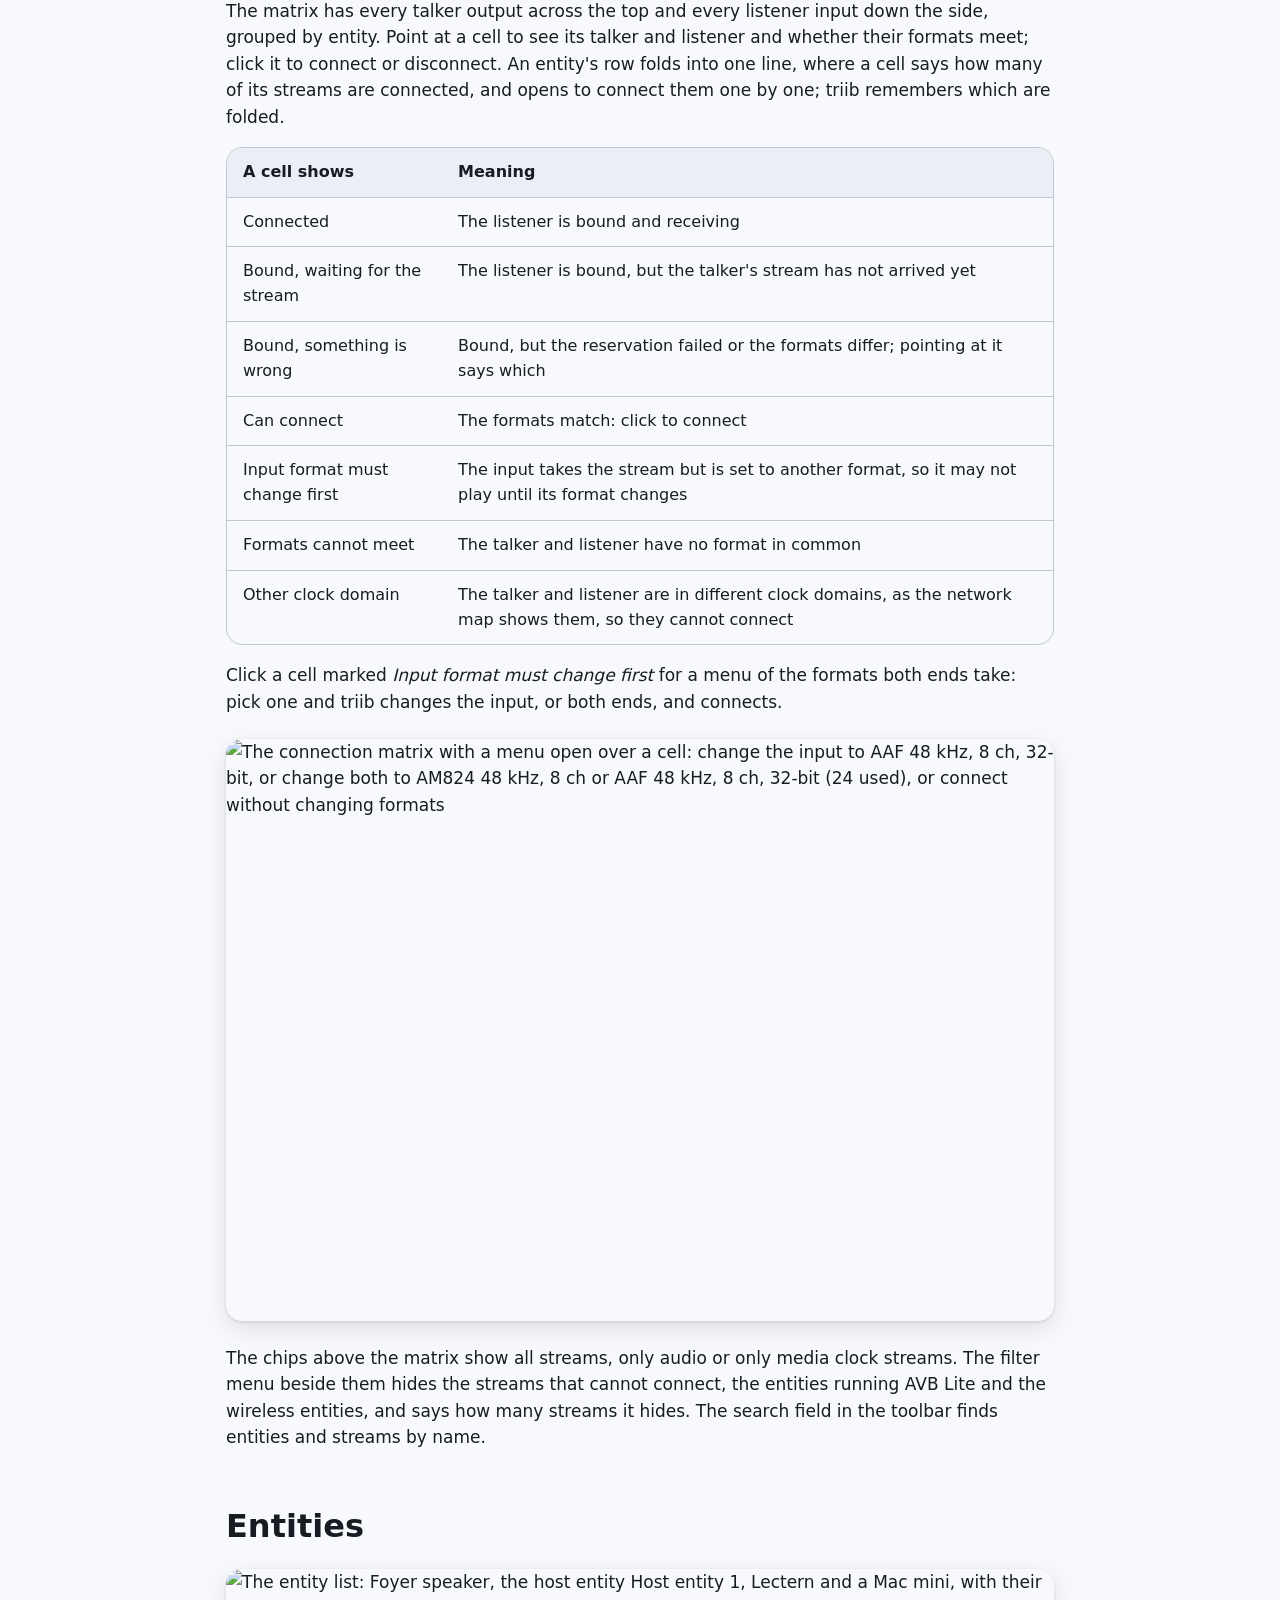
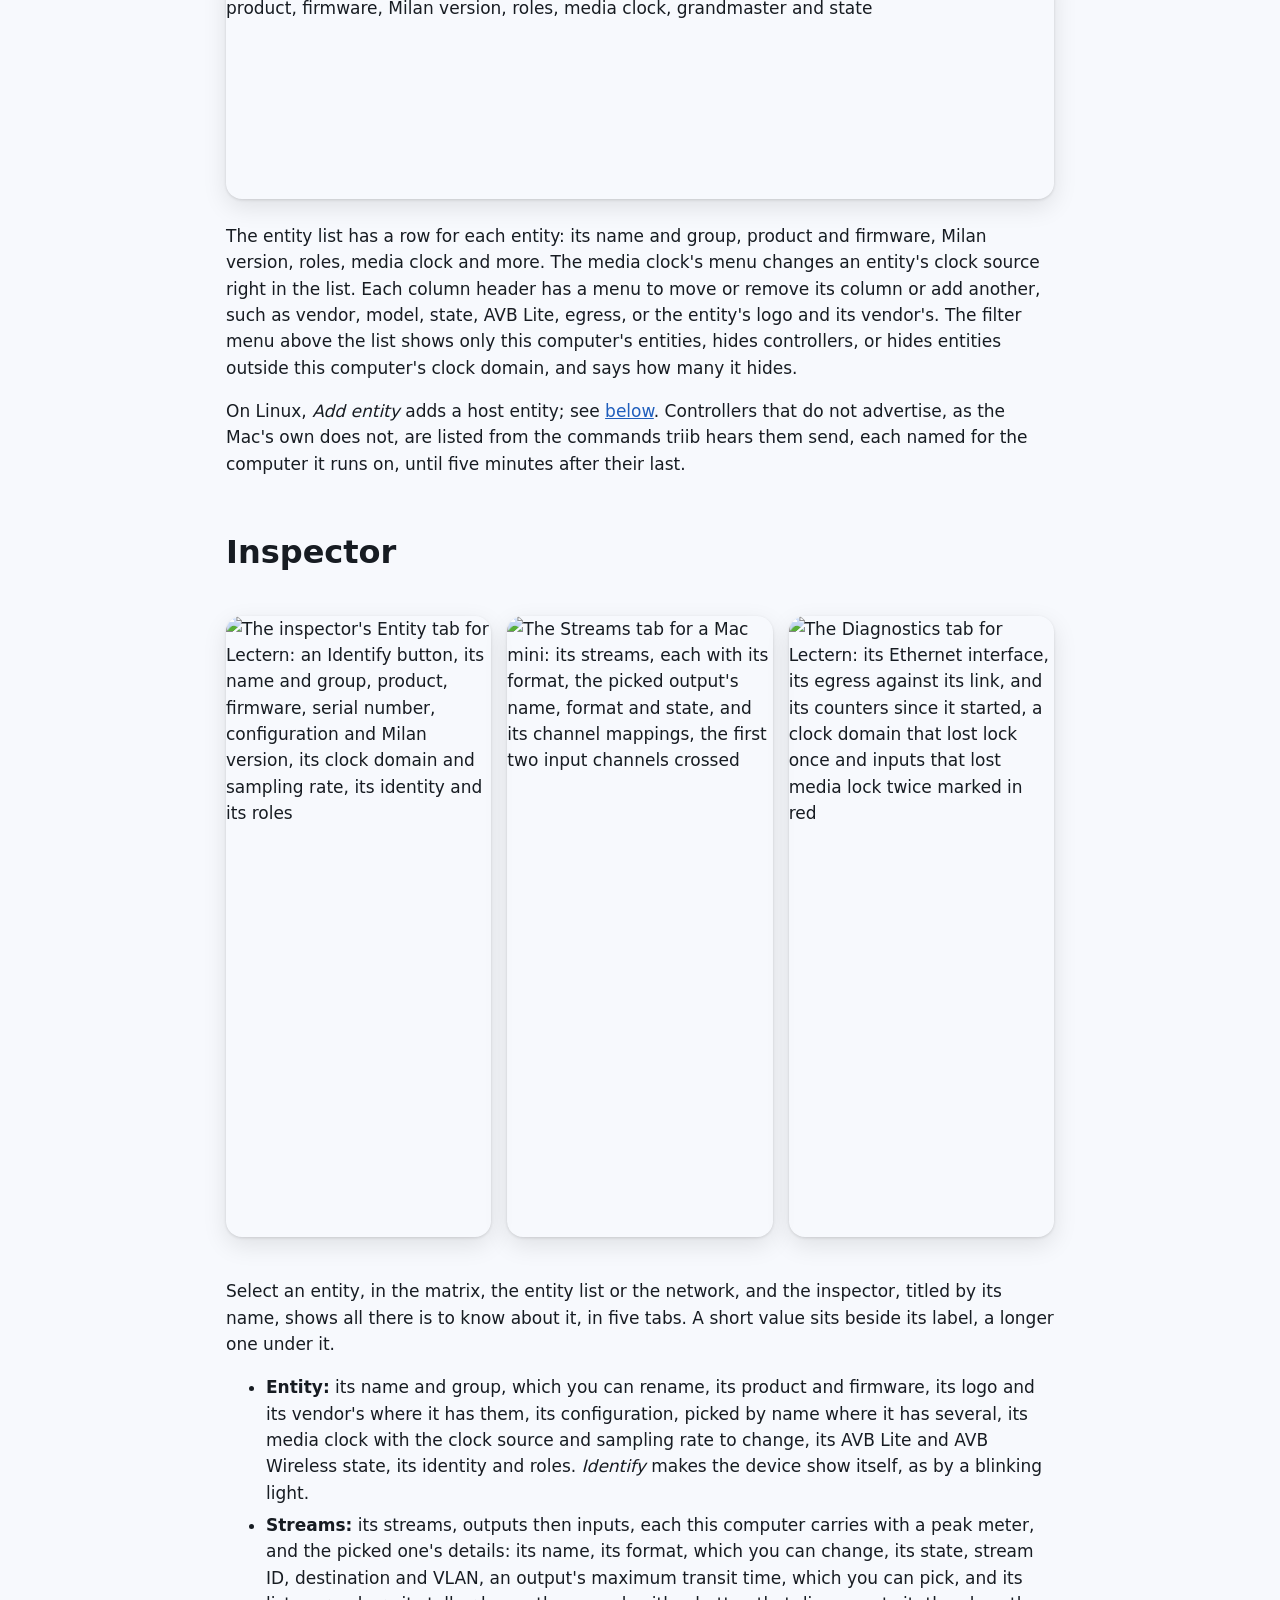
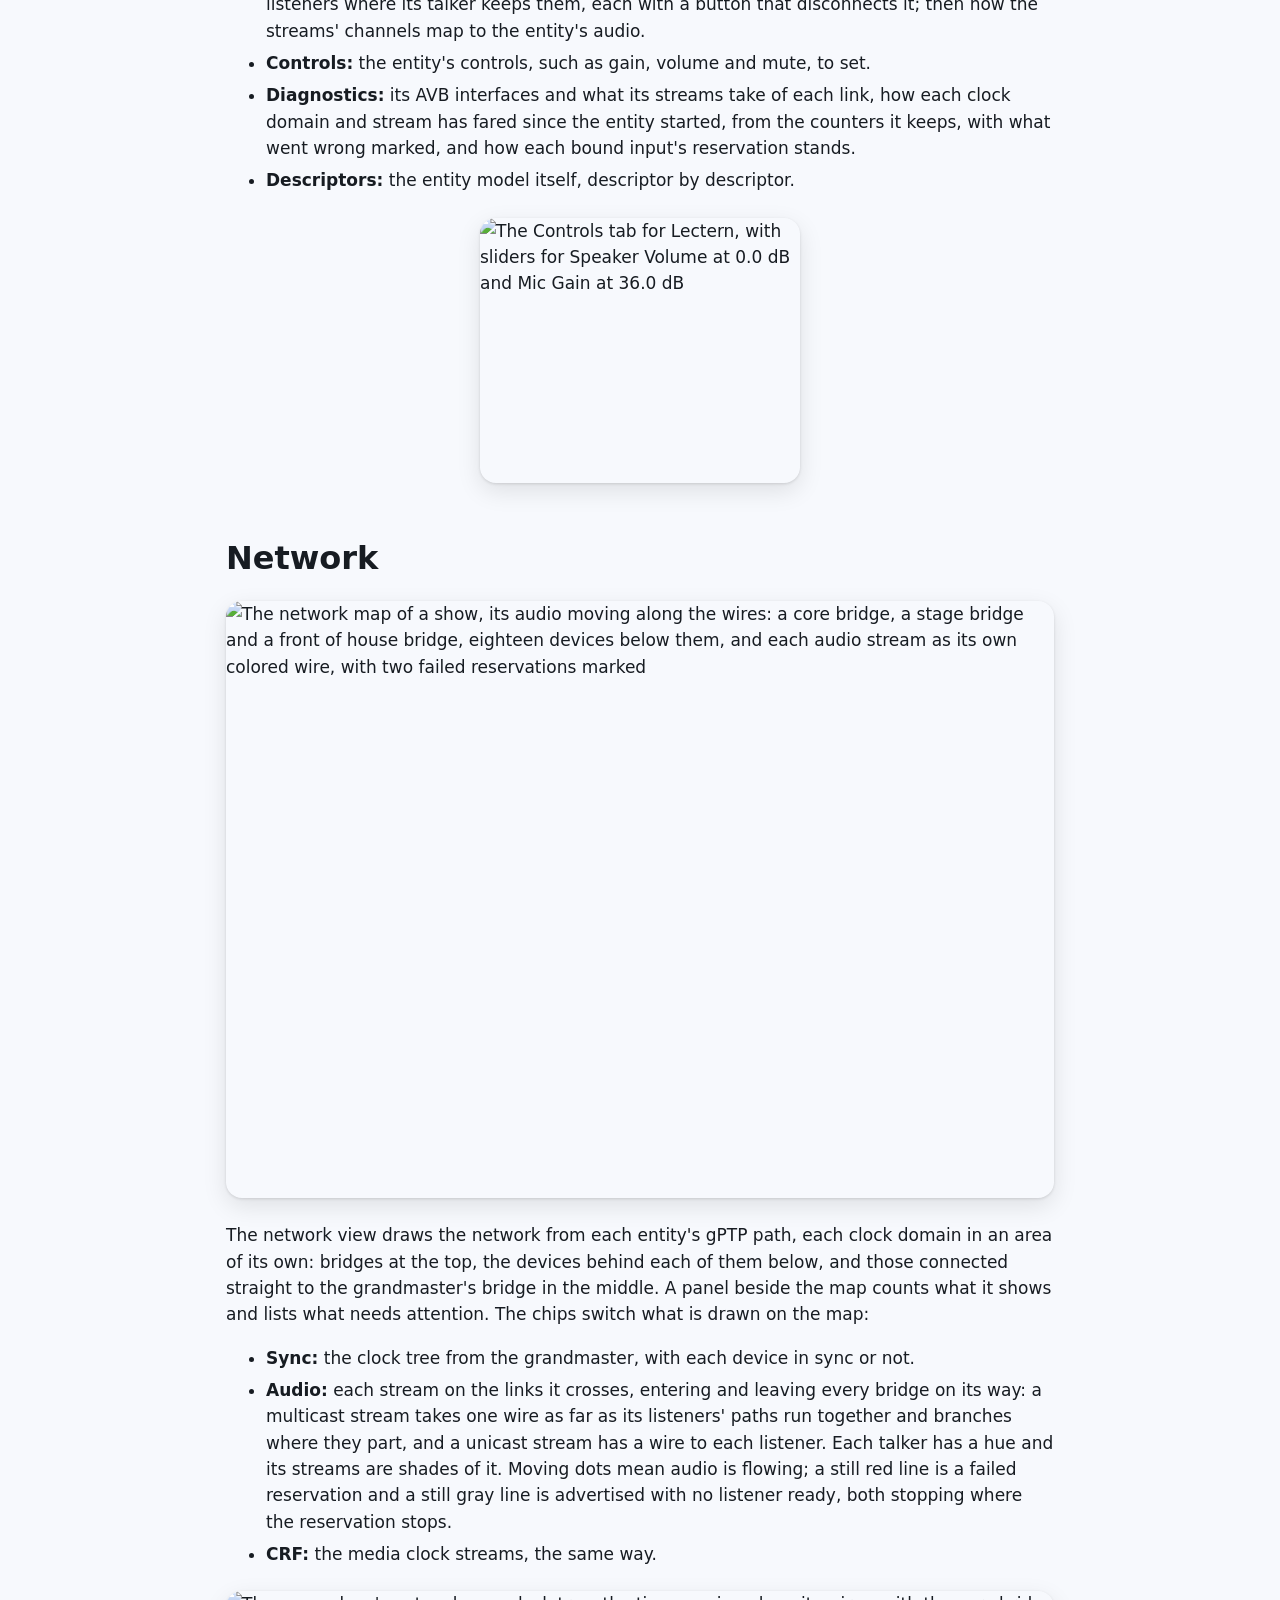
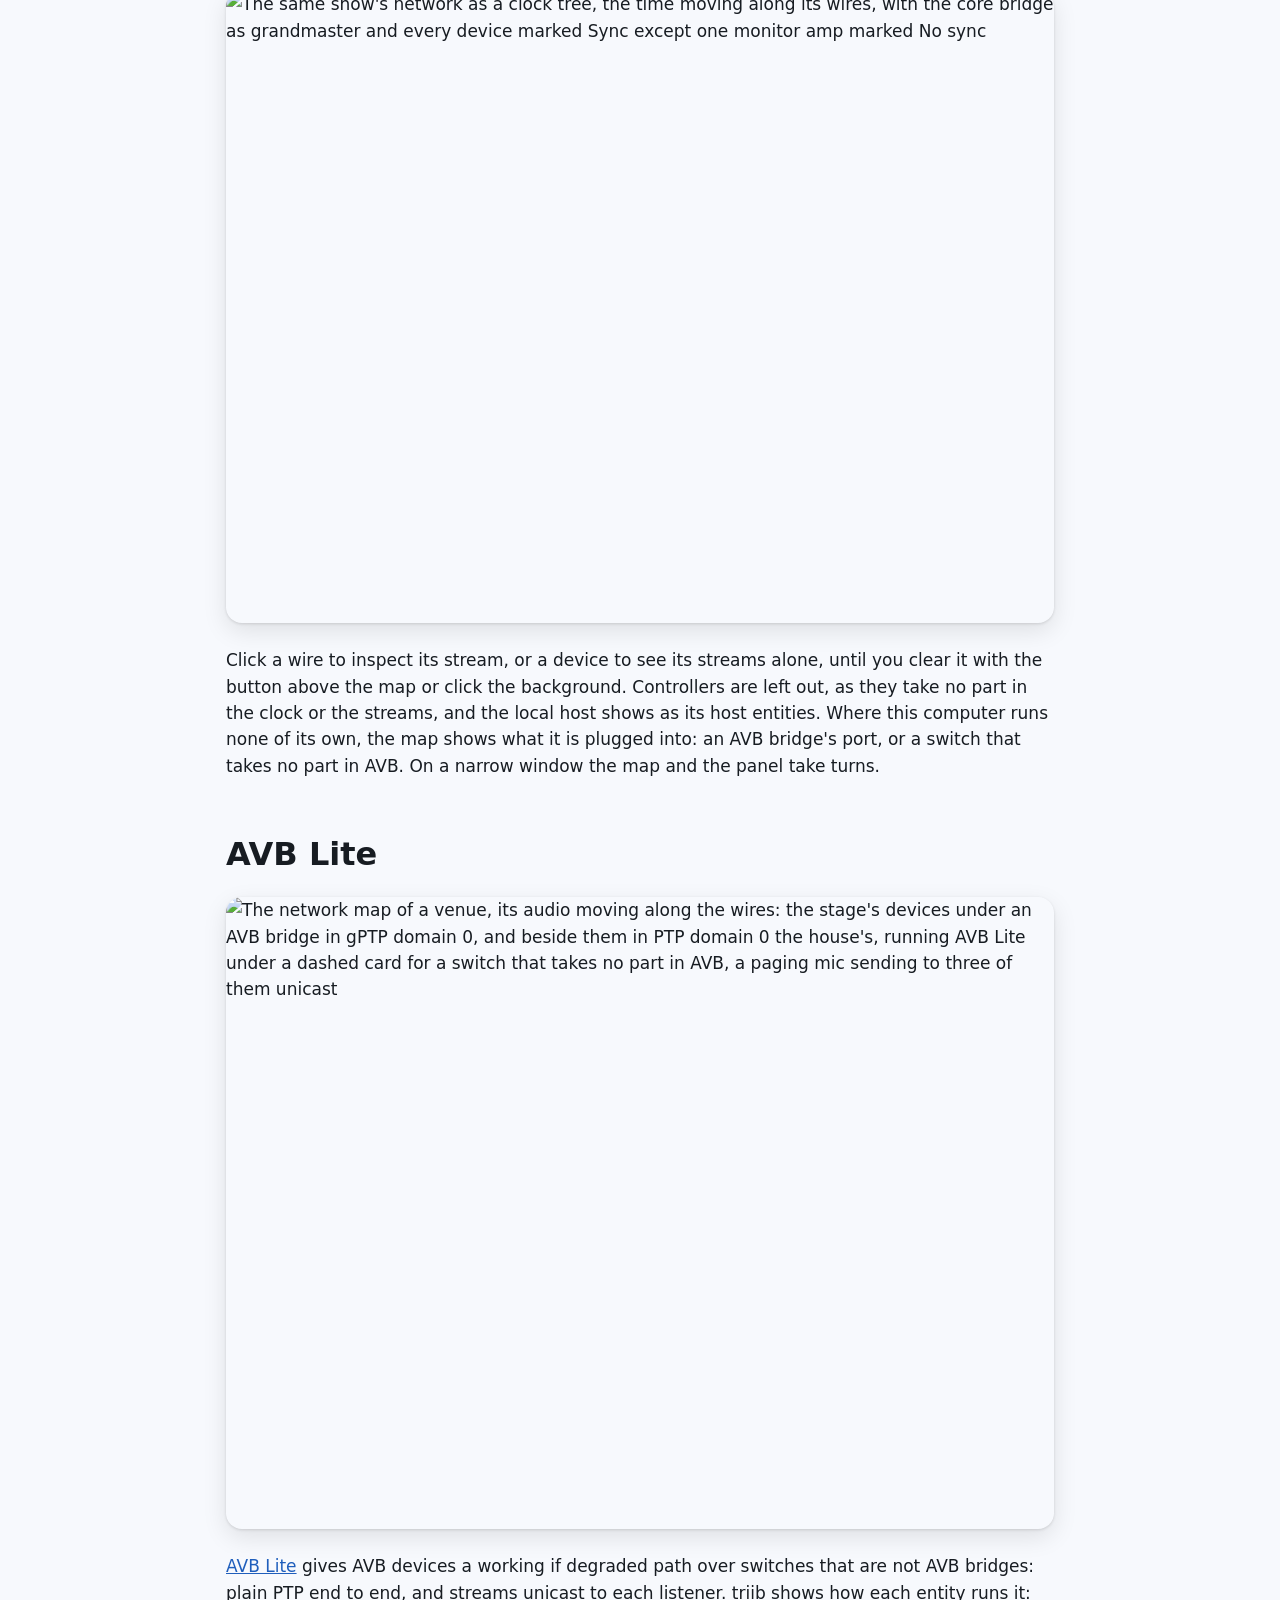
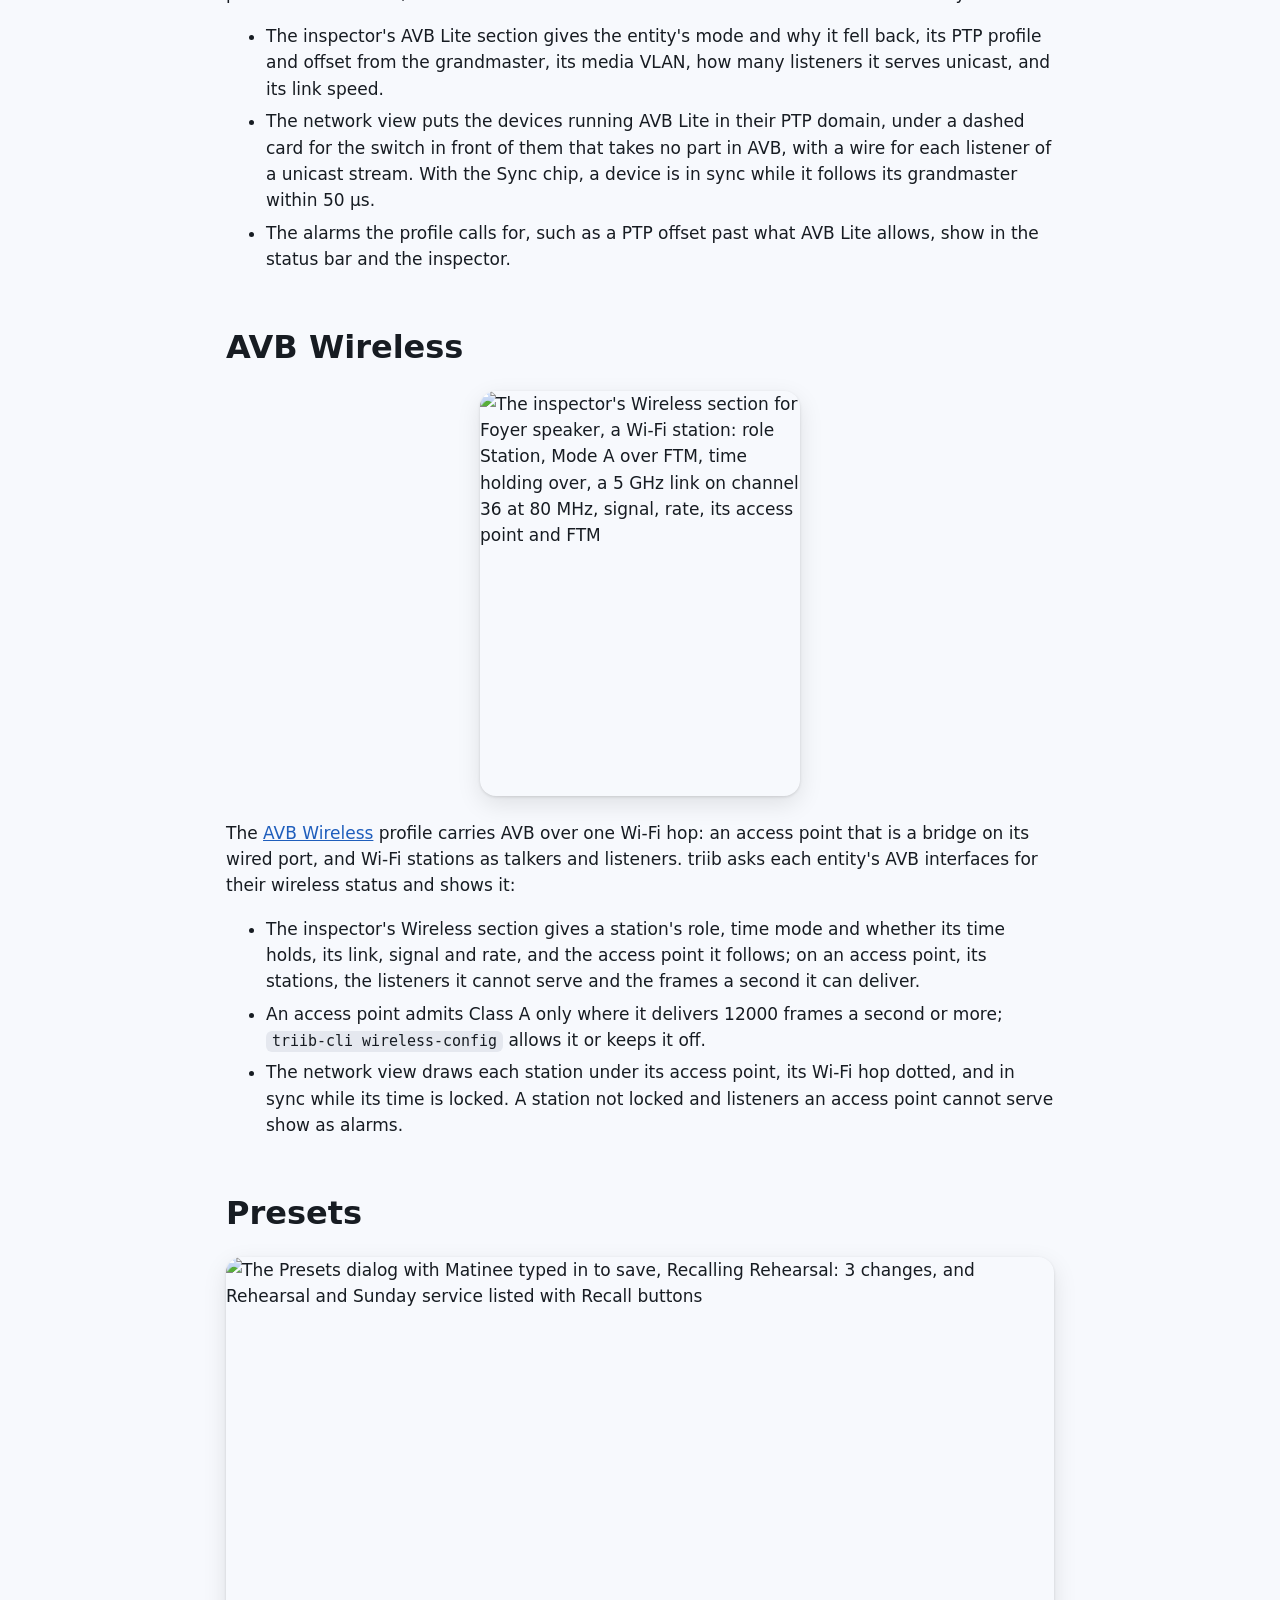
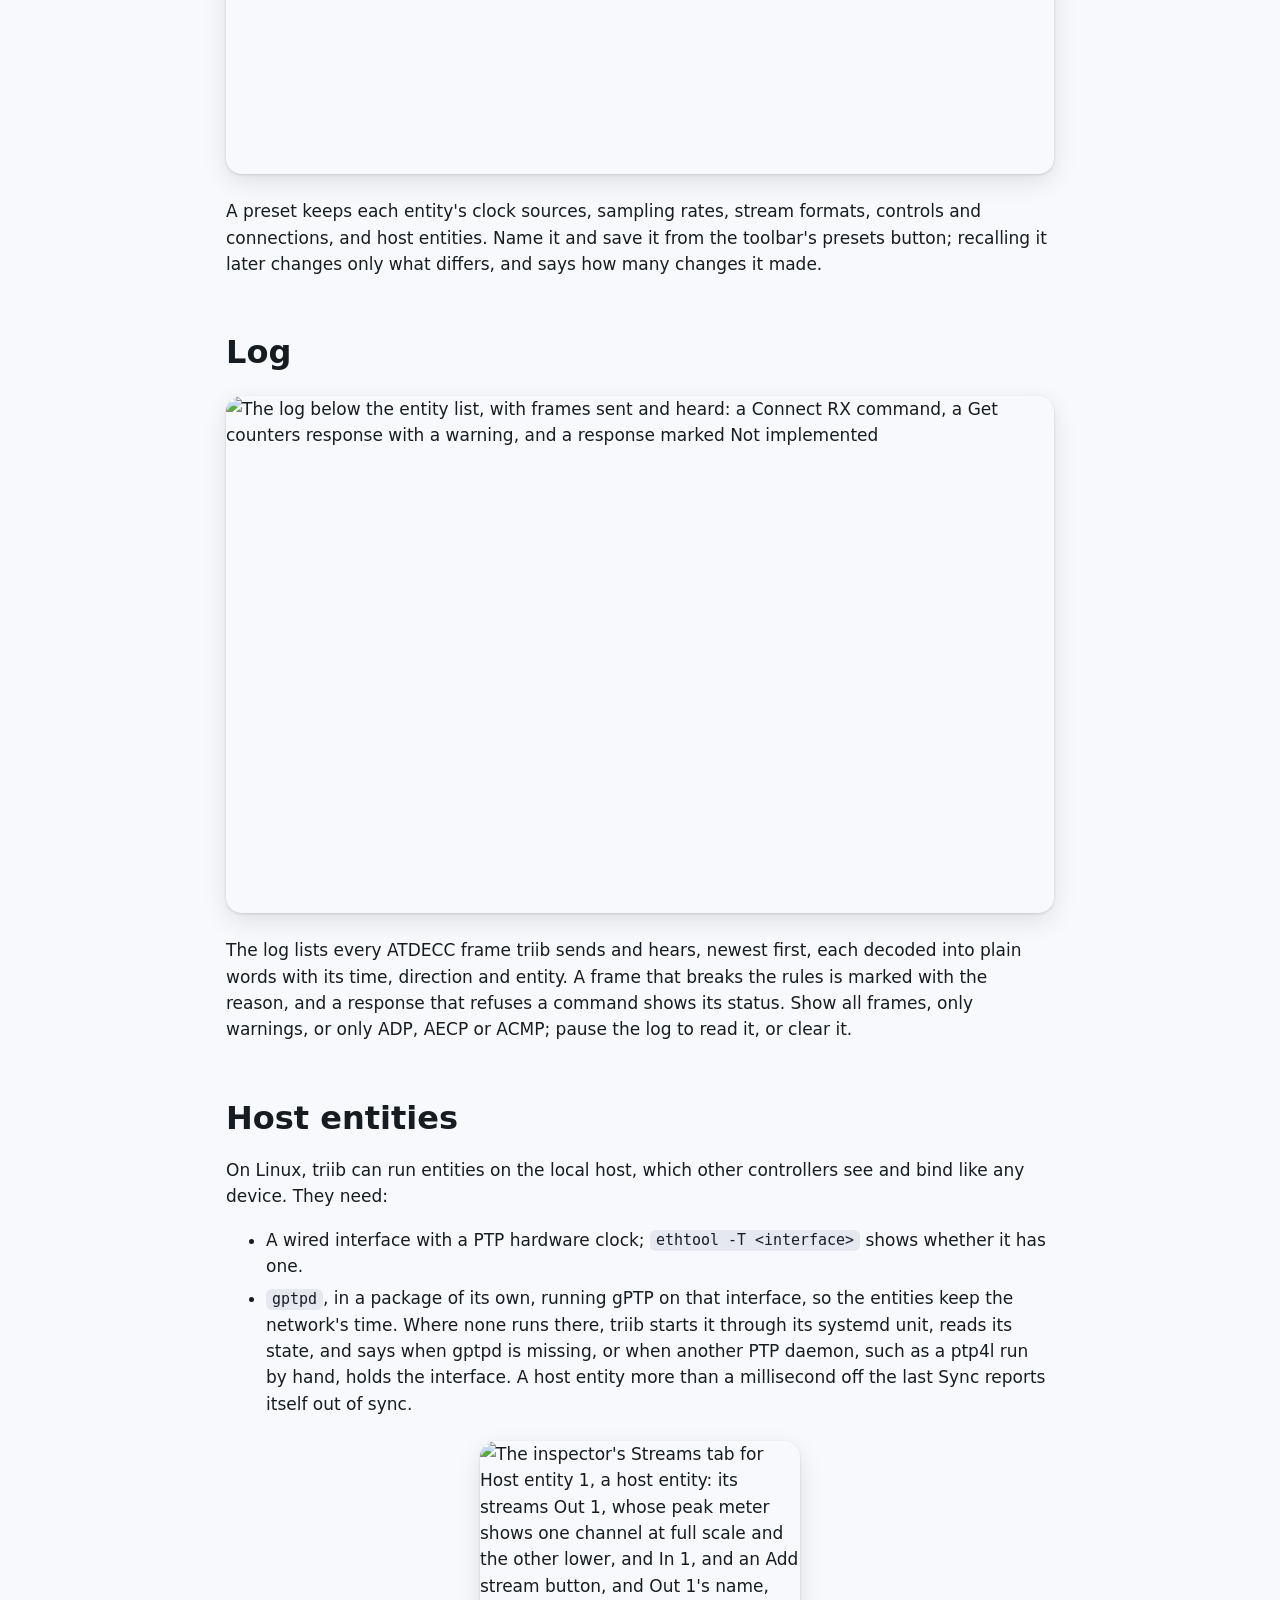
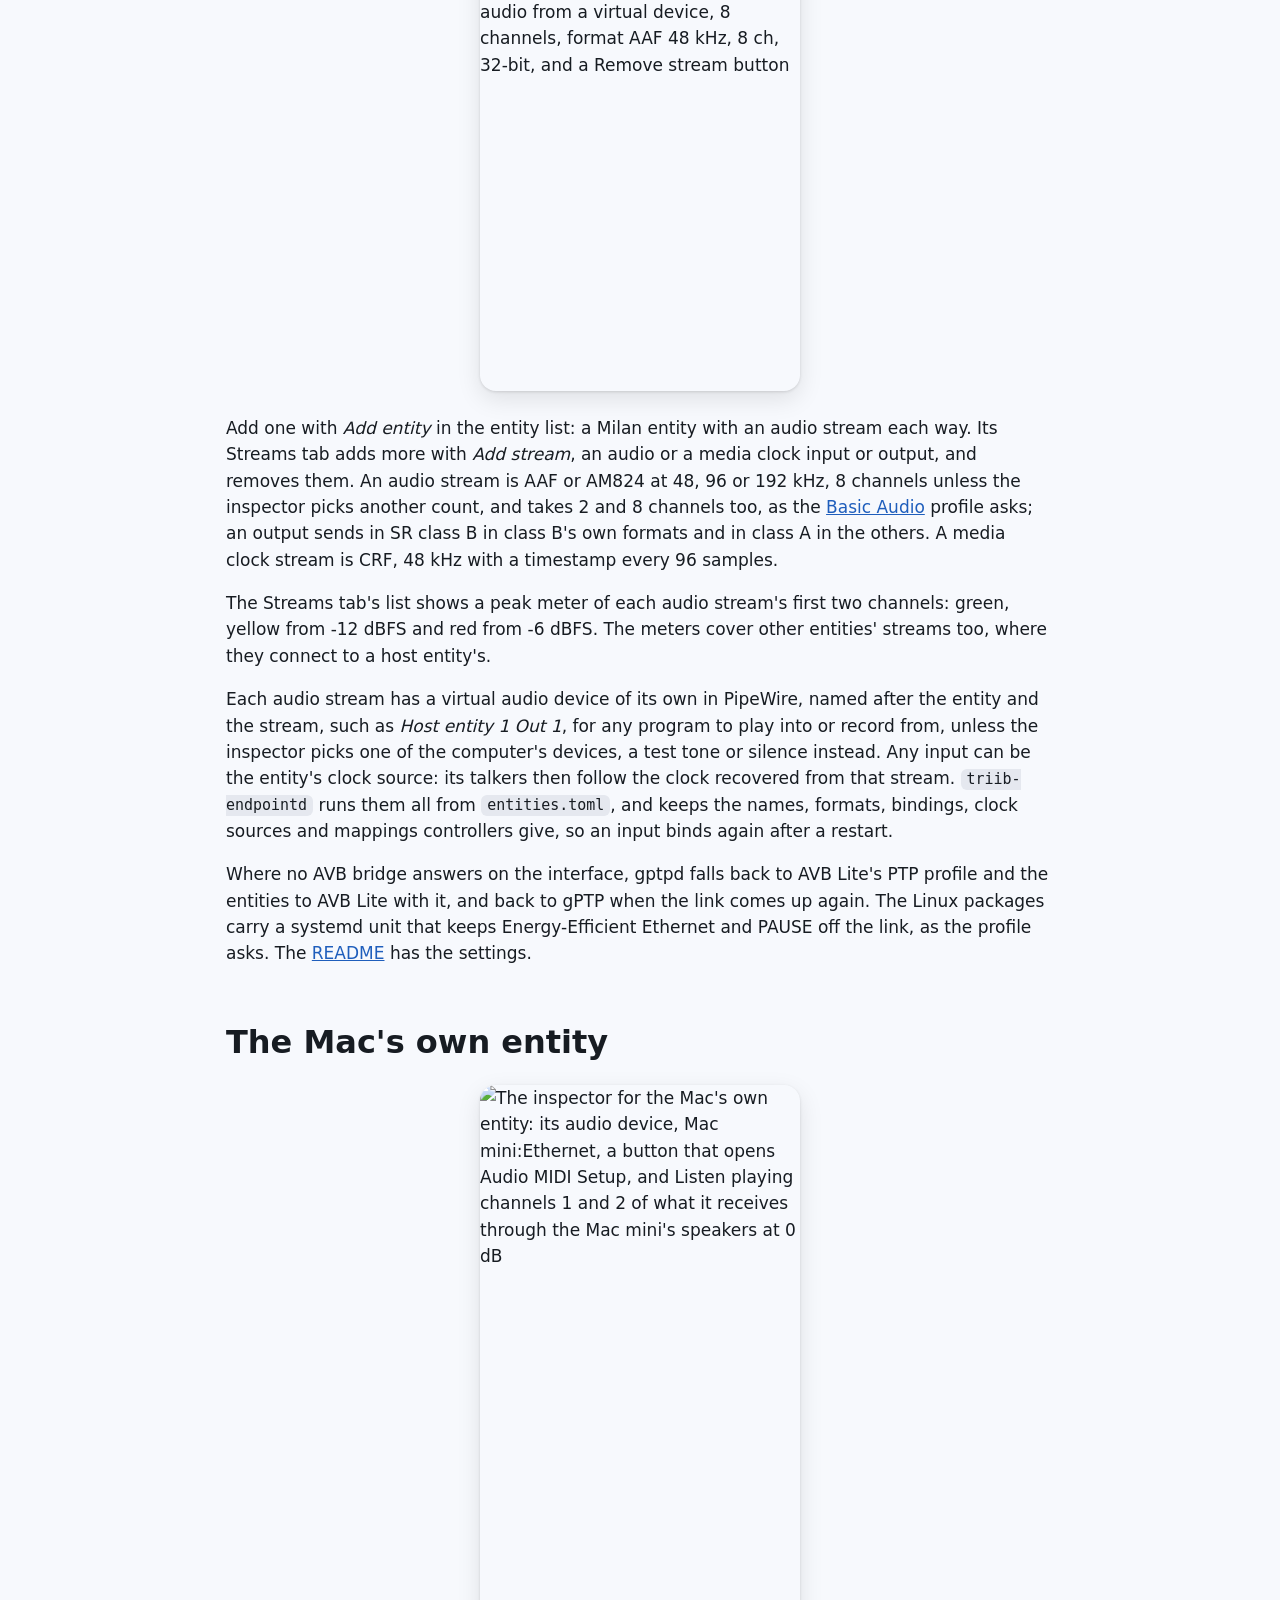
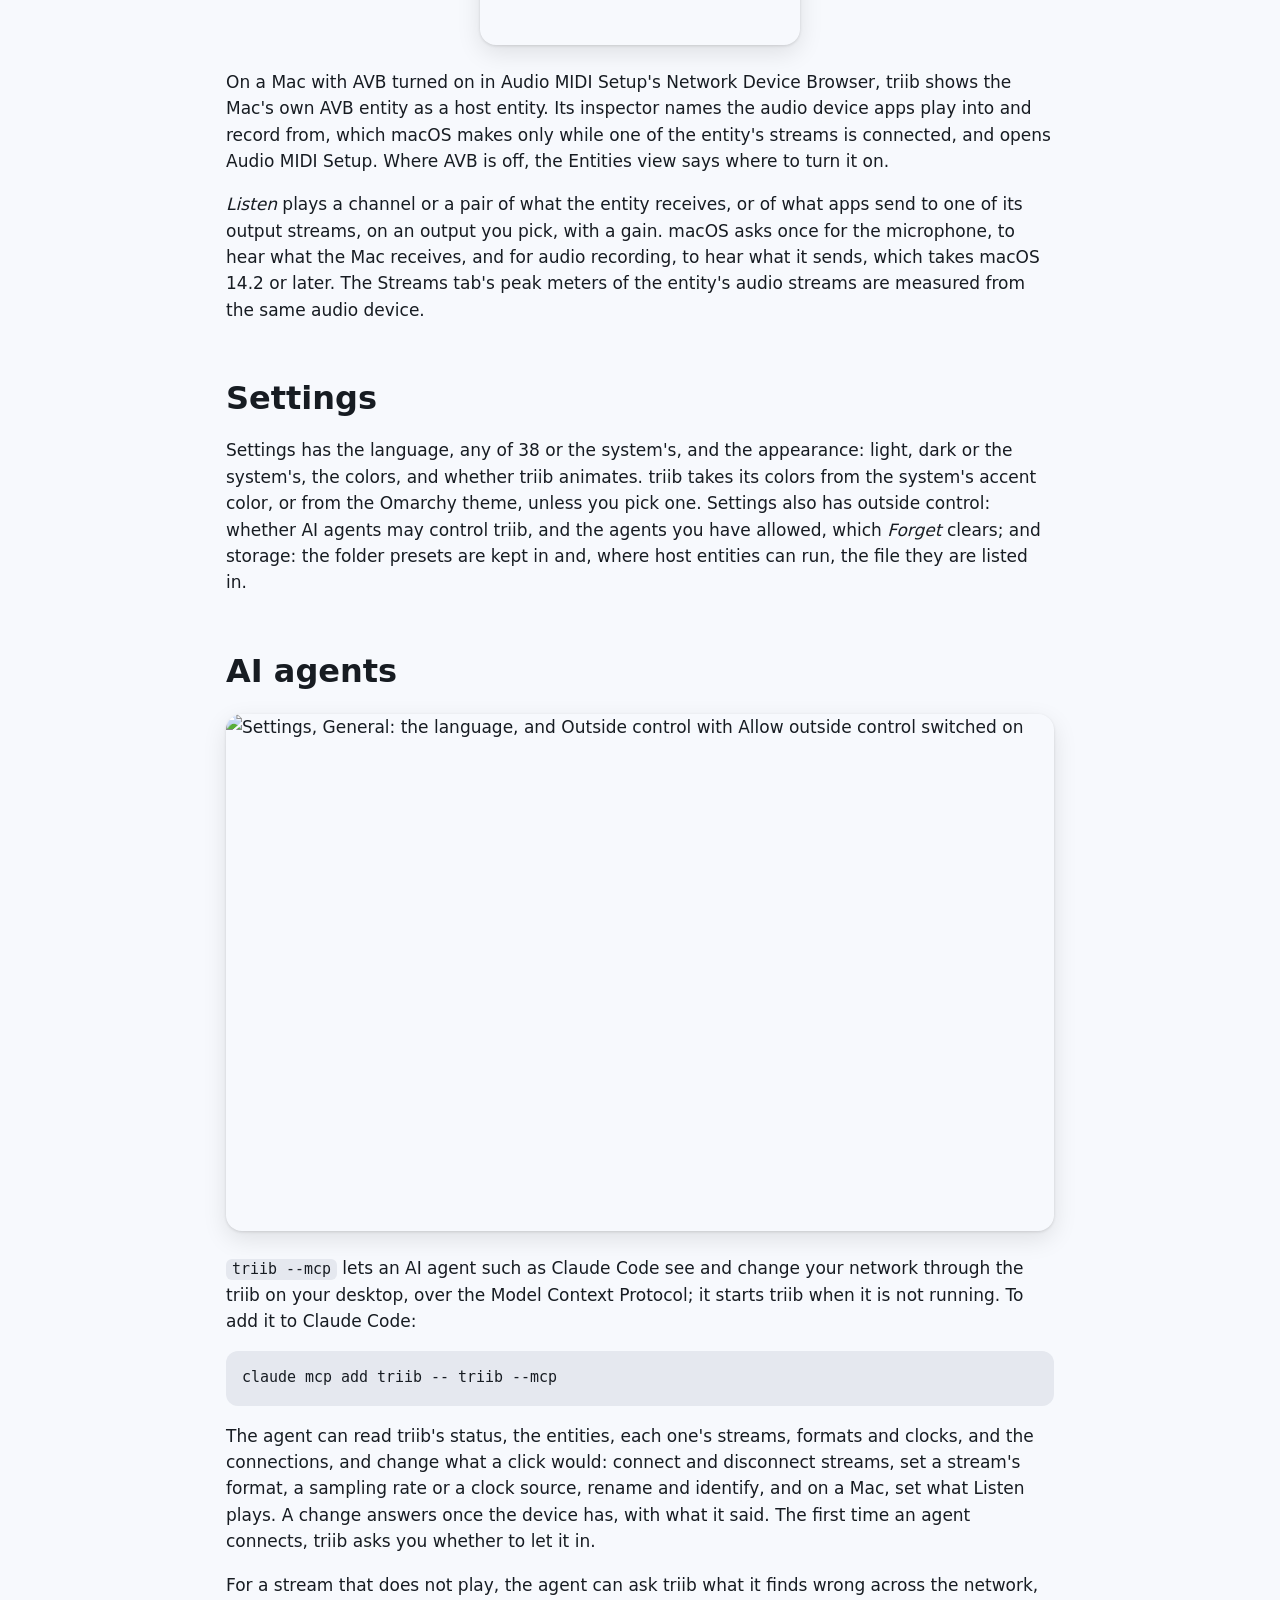
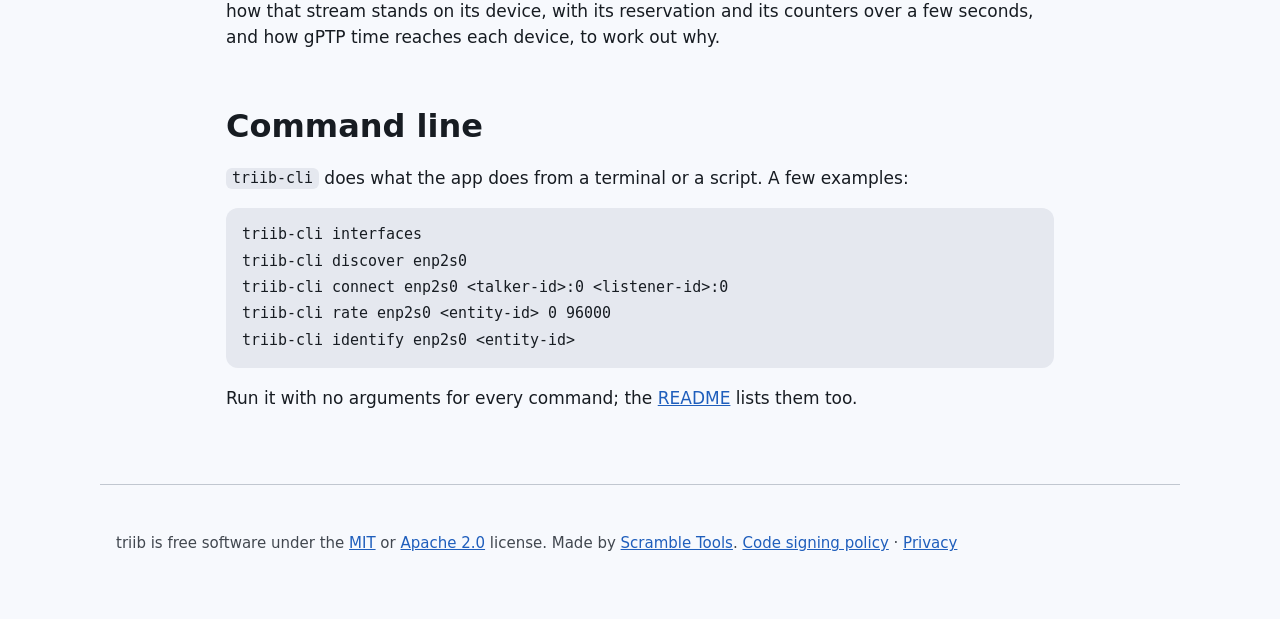
==== commit 14483b1f: "docs: gptpd in place of ptp4l [skip ci]" ====
--- a/site/guide.html
+++ b/site/guide.html
@@ -129,13 +129,13 @@
 <p>On Linux, triib can run entities on the local host, which other controllers see and bind like any device. They need:</p>
 <ul>
 <li>A wired interface with a PTP hardware clock; <code>ethtool -T &lt;interface&gt;</code> shows whether it has one.</li>
-<li><a href="https://linuxptp.nwtime.org">linuxptp</a>'s <code>ptp4l</code> running gPTP on that interface, so the clock keeps the network's time. Where none runs there, triib starts it through its own systemd unit, reads its state, and says when linuxptp is missing. A host entity more than a millisecond off the grandmaster reports itself out of sync, and triib starts its ptp4l again.</li>
+<li><code>gptpd</code>, in a package of its own, running gPTP on that interface, so the entities keep the network's time. Where none runs there, triib starts it through its systemd unit, reads its state, and says when gptpd is missing, or when another PTP daemon, such as a ptp4l run by hand, holds the interface. A host entity more than a millisecond off the last Sync reports itself out of sync.</li>
 </ul>
 <figure class="panel"><img class="shot" src="screenshots/device.png" alt="The inspector's Streams tab for Host entity 1, a host entity: its streams Out 1, whose peak meter shows one channel at full scale and the other lower, and In 1, and an Add stream button, and Out 1's name, audio from a virtual device, 8 channels, format AAF 48 kHz, 8 ch, 32-bit, and a Remove stream button" width="640" height="1100" loading="lazy"></figure>
 <p>Add one with <em>Add entity</em> in the entity list: a Milan entity with an audio stream each way. Its Streams tab adds more with <em>Add stream</em>, an audio or a media clock input or output, and removes them. An audio stream is AAF or AM824 at 48, 96 or 192 kHz, 8 channels unless the inspector picks another count, and takes 2 and 8 channels too, as the <a href="https://github.com/avbcommunity/profiles/blob/main/audio_basic.md">Basic Audio</a> profile asks; an output sends in SR class B in class B's own formats and in class A in the others. A media clock stream is CRF, 48 kHz with a timestamp every 96 samples.</p>
 <p>The Streams tab's list shows a peak meter of each audio stream's first two channels: green, yellow from -12&nbsp;dBFS and red from -6&nbsp;dBFS. The meters cover other entities' streams too, where they connect to a host entity's.</p>
 <p>Each audio stream has a virtual audio device of its own in PipeWire, named after the entity and the stream, such as <em>Host entity 1 Out 1</em>, for any program to play into or record from, unless the inspector picks one of the computer's devices, a test tone or silence instead. Any input can be the entity's clock source: its talkers then follow the clock recovered from that stream. <code>triib-endpointd</code> runs them all from <code>entities.toml</code>, and keeps the names, formats, bindings, clock sources and mappings controllers give, so an input binds again after a restart.</p>
-<p>Where no AVB bridge answers on the interface, they fall back to AVB Lite. The Linux packages carry systemd units that run ptp4l and move it to AVB Lite's PTP profile when they do, and back to gPTP when the link comes up again, and keep Energy-Efficient Ethernet and PAUSE off the link, as the profile asks. The <a href="https://github.com/scrambletoolsllc/triib#host-entities">README</a> has the settings.</p>
+<p>Where no AVB bridge answers on the interface, gptpd falls back to AVB Lite's PTP profile and the entities to AVB Lite with it, and back to gPTP when the link comes up again. The Linux packages carry a systemd unit that keeps Energy-Efficient Ethernet and PAUSE off the link, as the profile asks. The <a href="https://github.com/scrambletoolsllc/triib#host-entities">README</a> has the settings.</p>
 
 <h2 id="mac">The Mac's own entity</h2>
 <figure class="panel"><img class="shot" src="screenshots/listen.png" alt="The inspector for the Mac's own entity: its audio device, Mac mini:Ethernet, a button that opens Audio MIDI Setup, and Listen playing channels 1 and 2 of what it receives through the Mac mini's speakers at 0 dB" width="640" height="1120" loading="lazy"></figure>
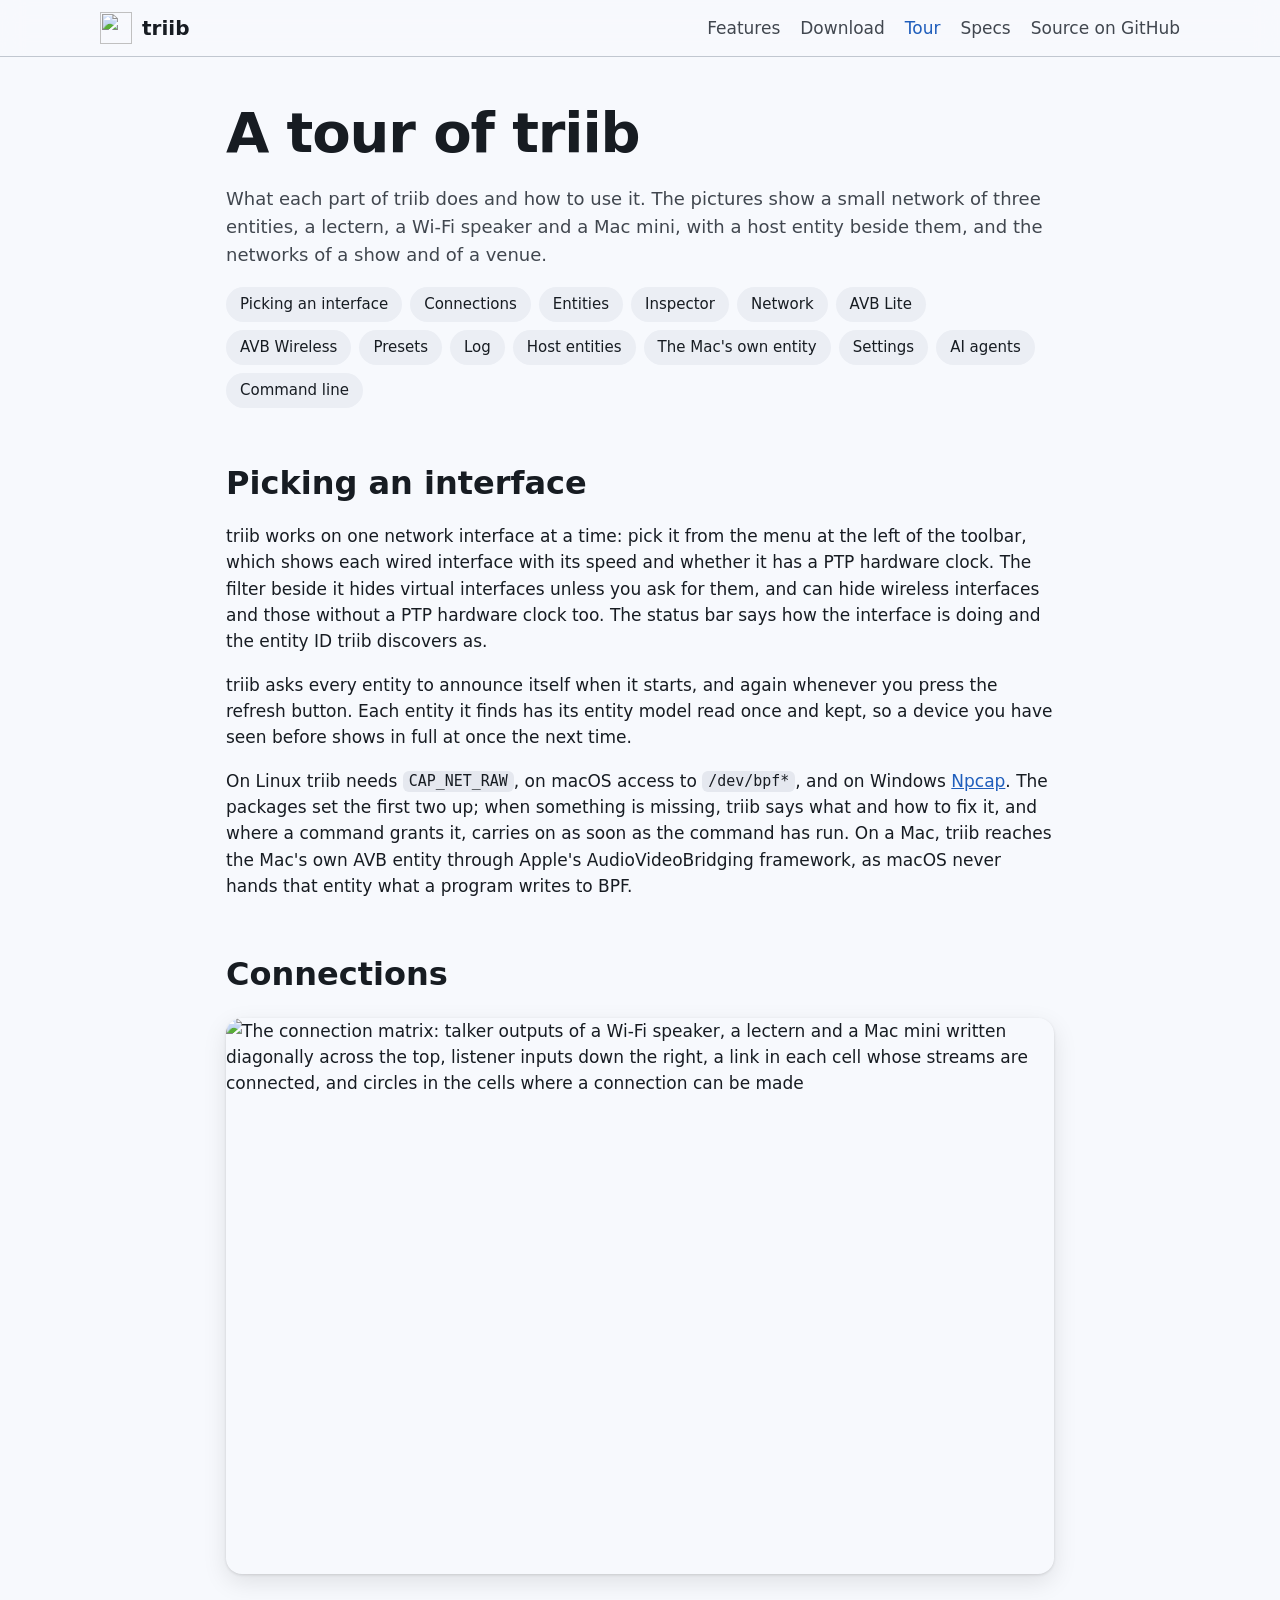
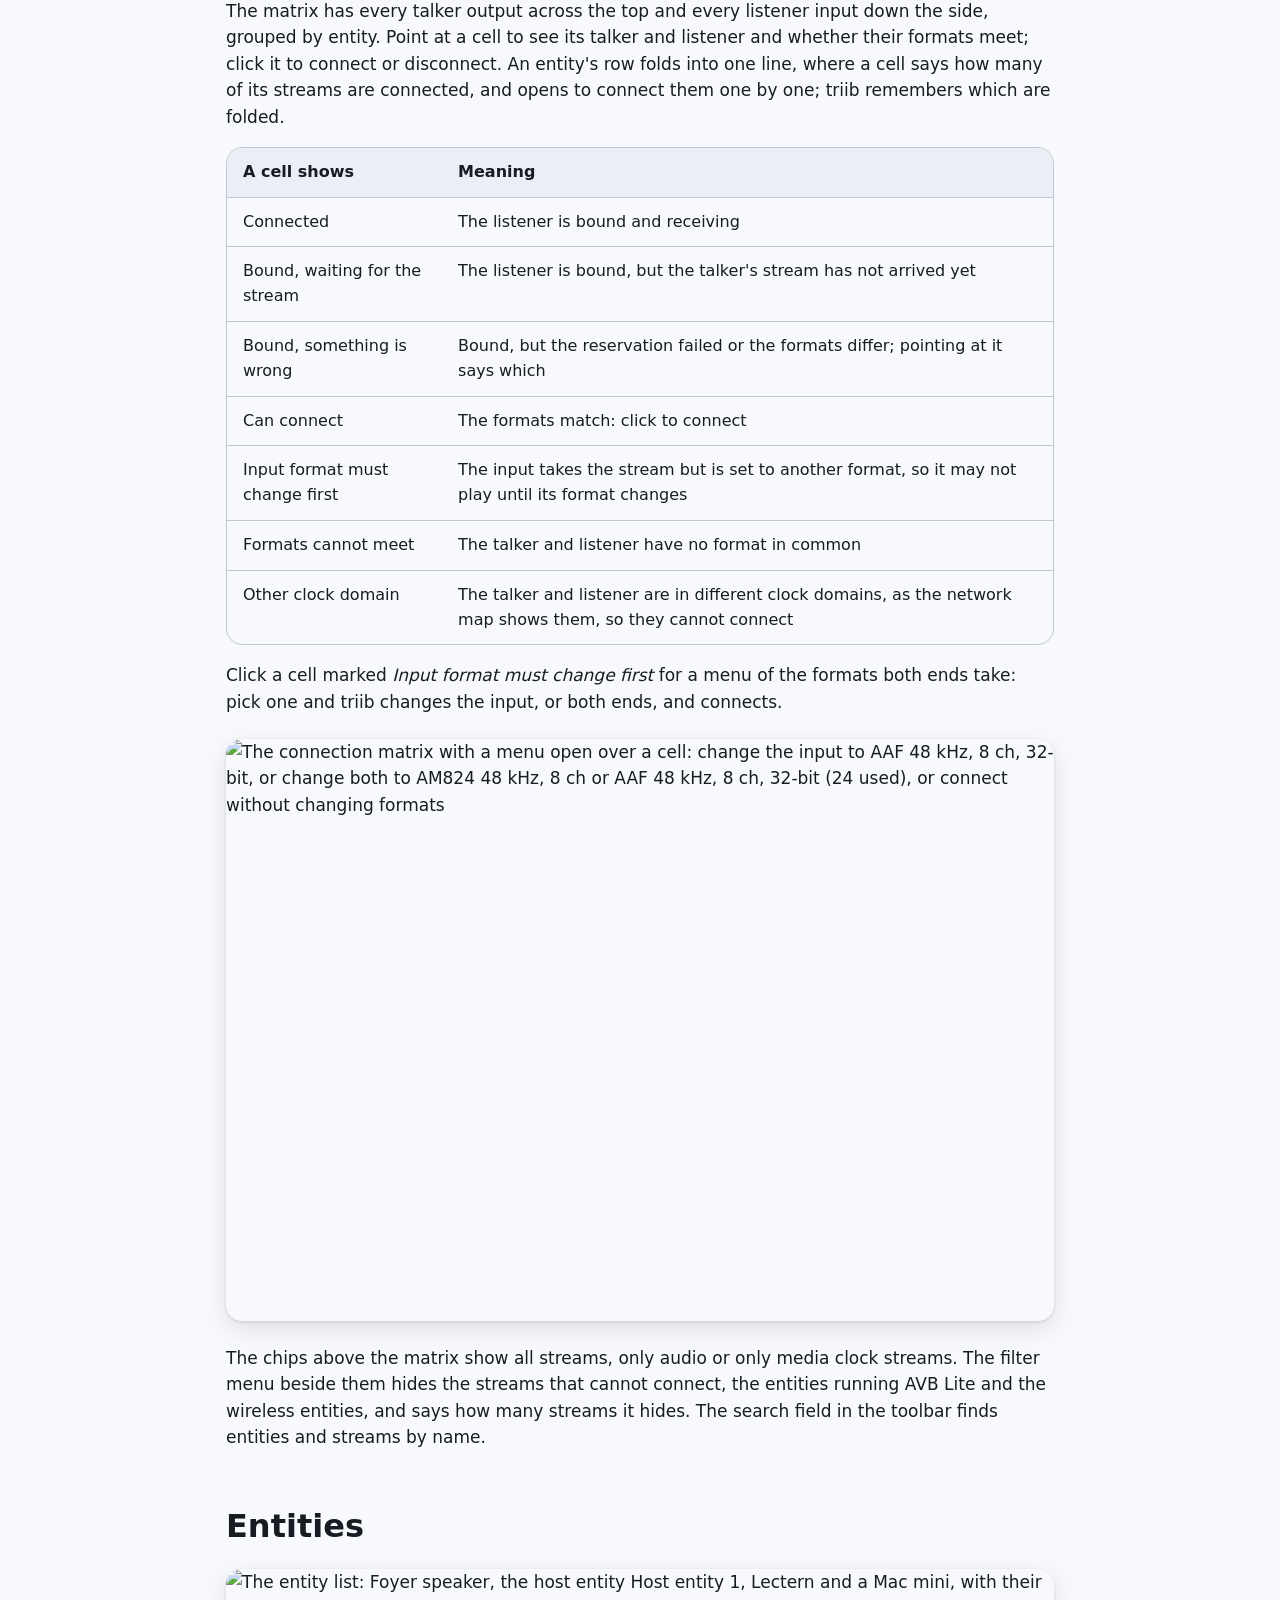
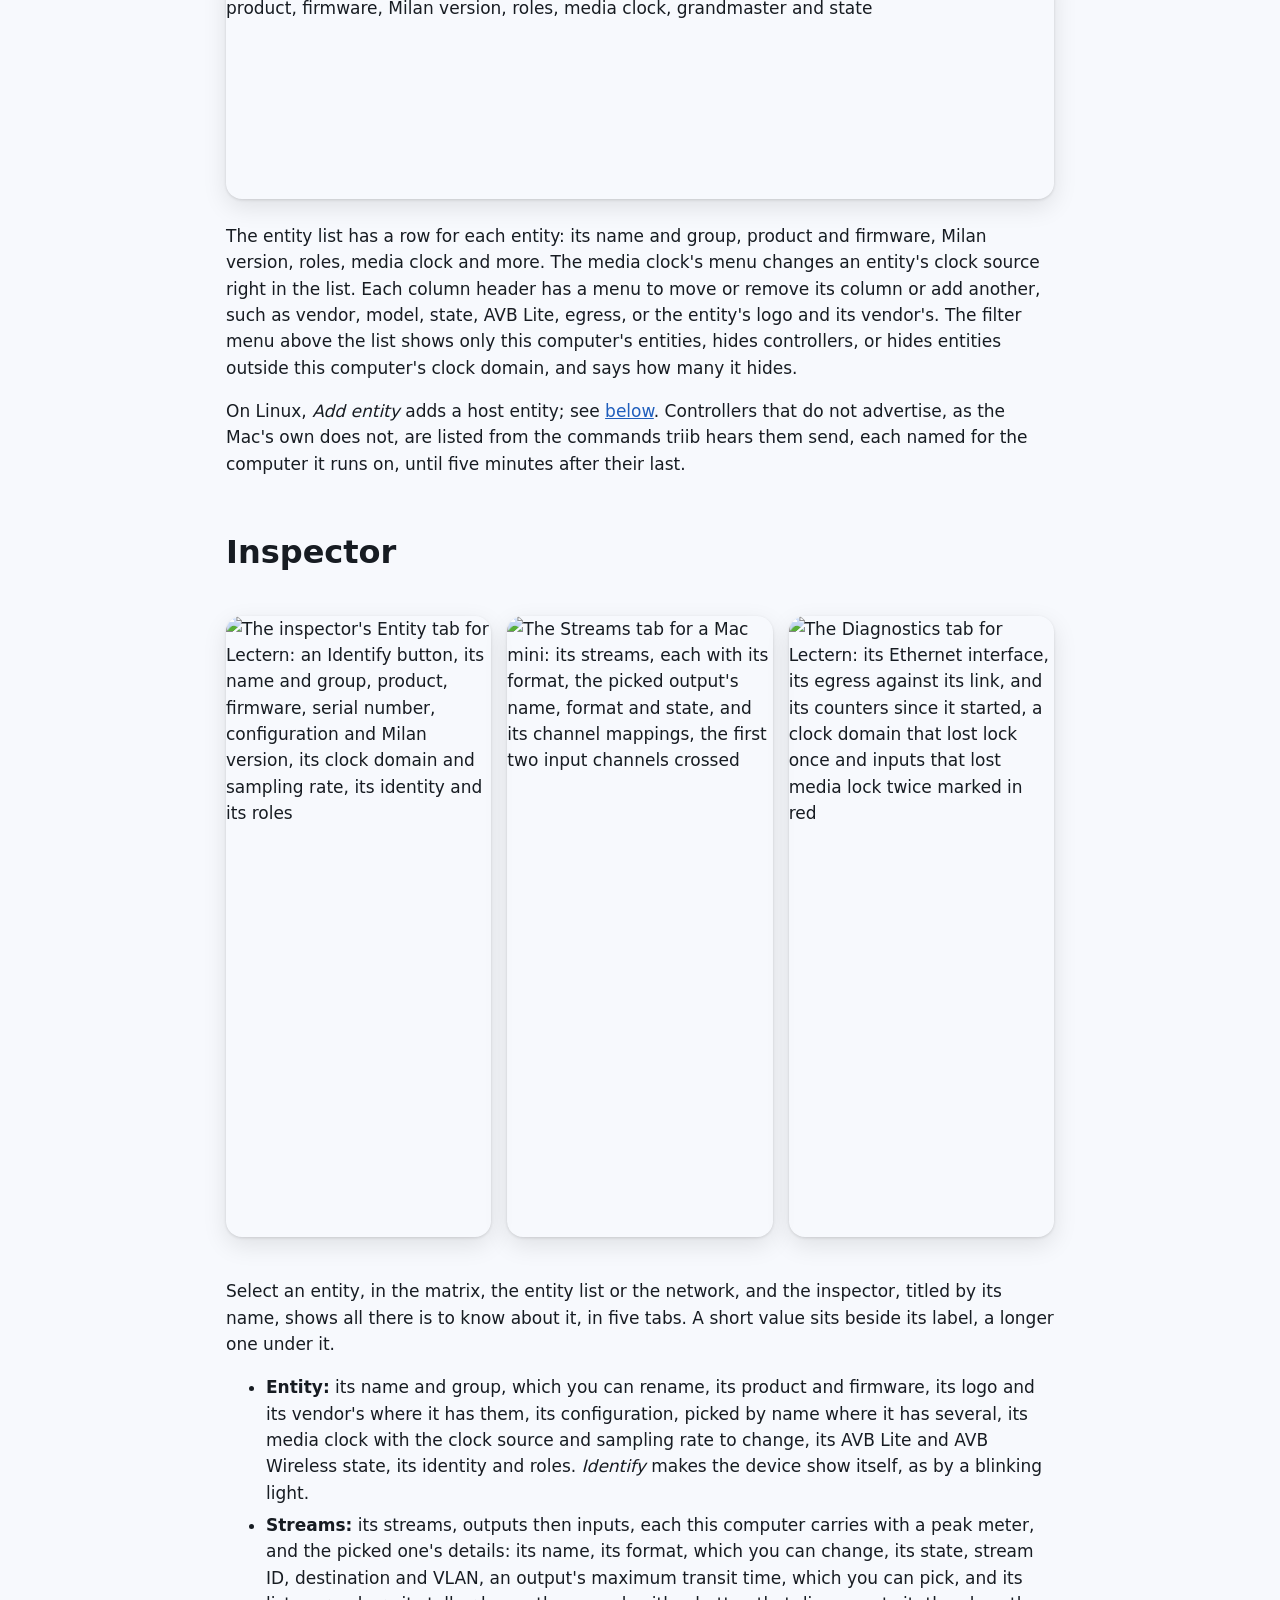
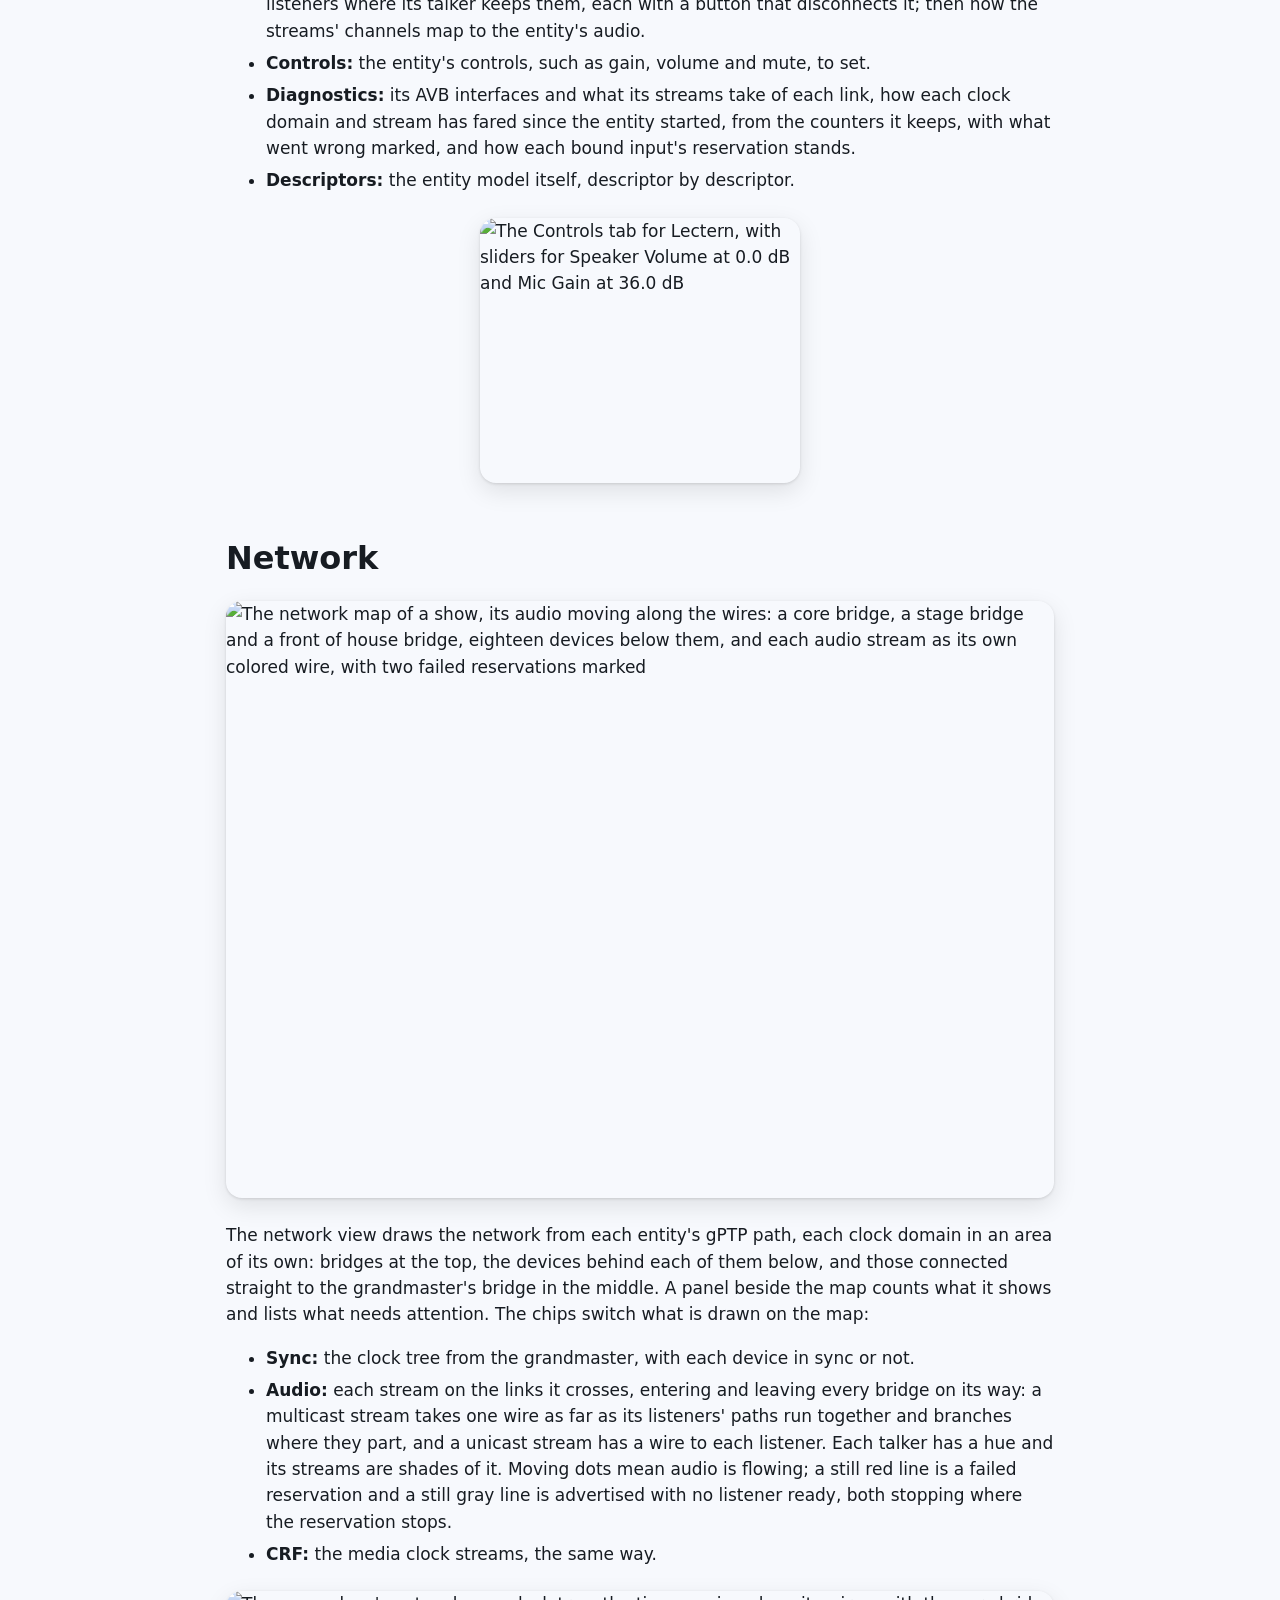
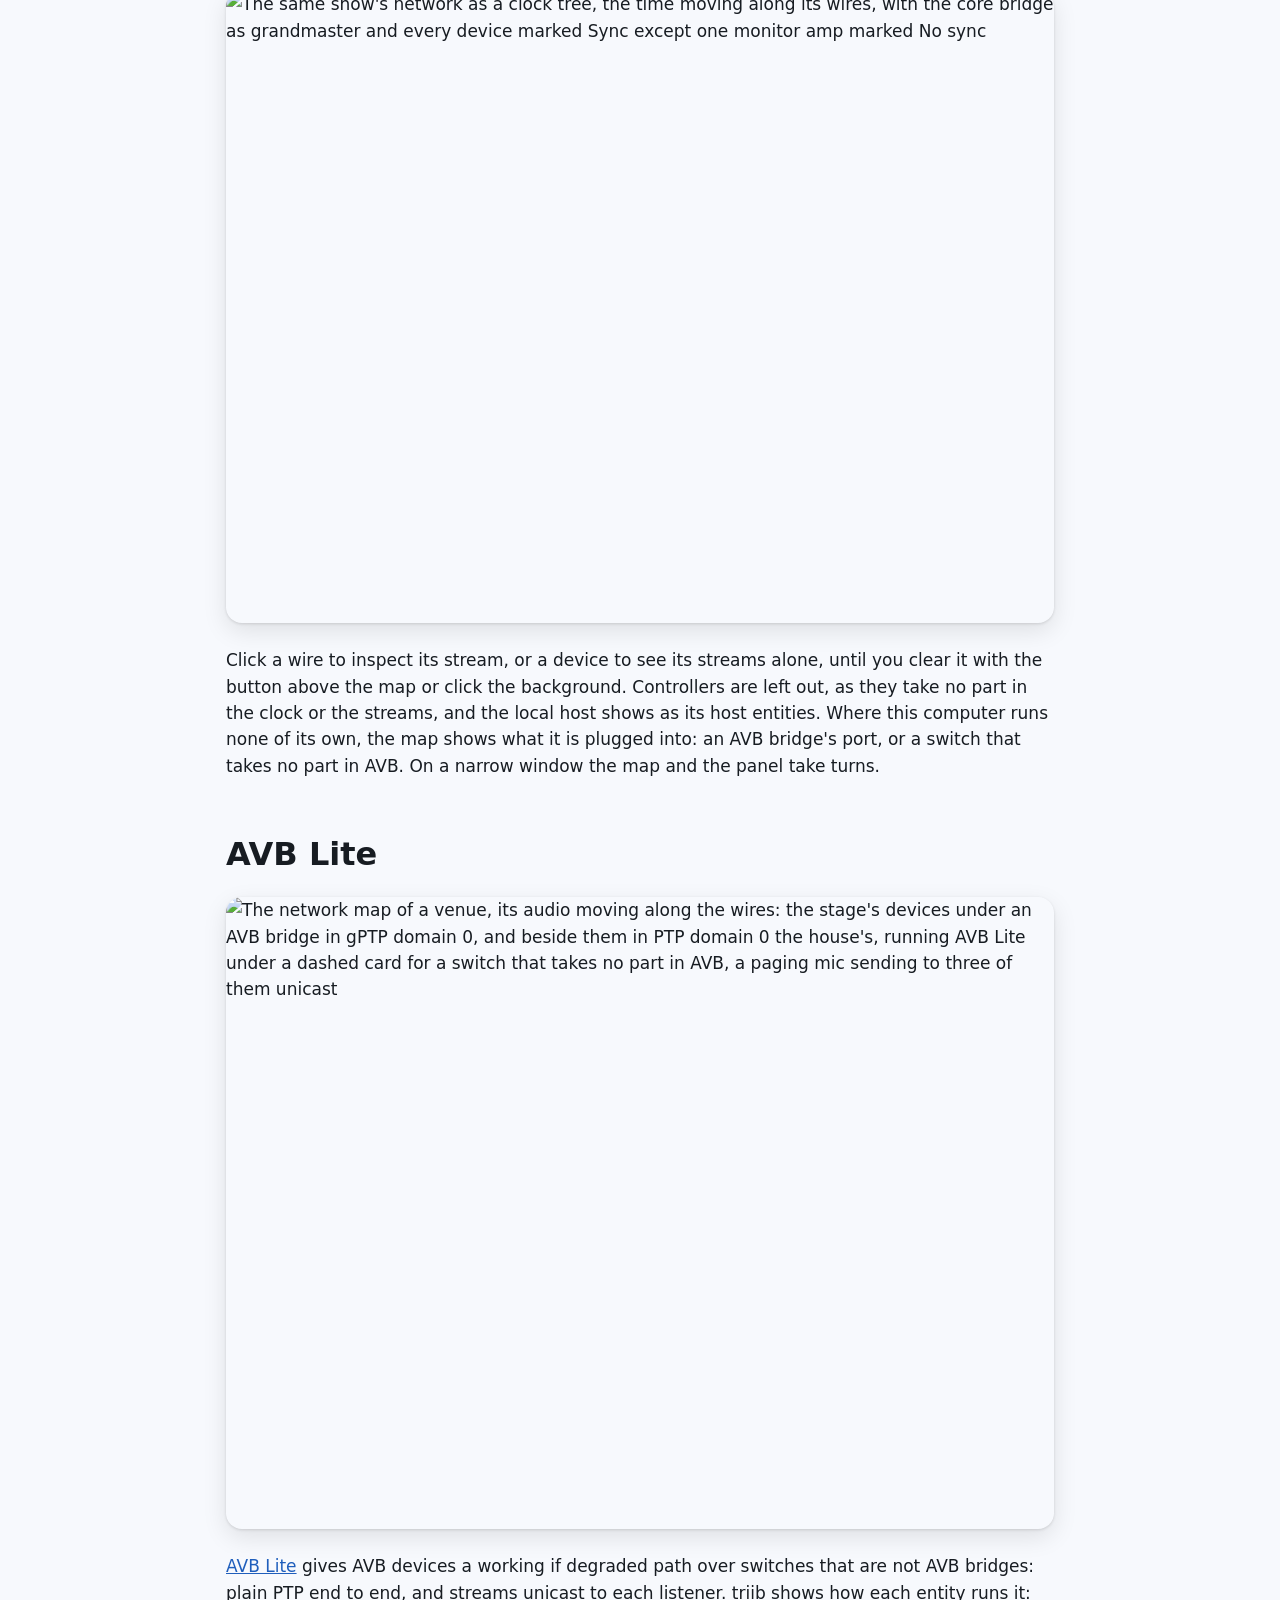
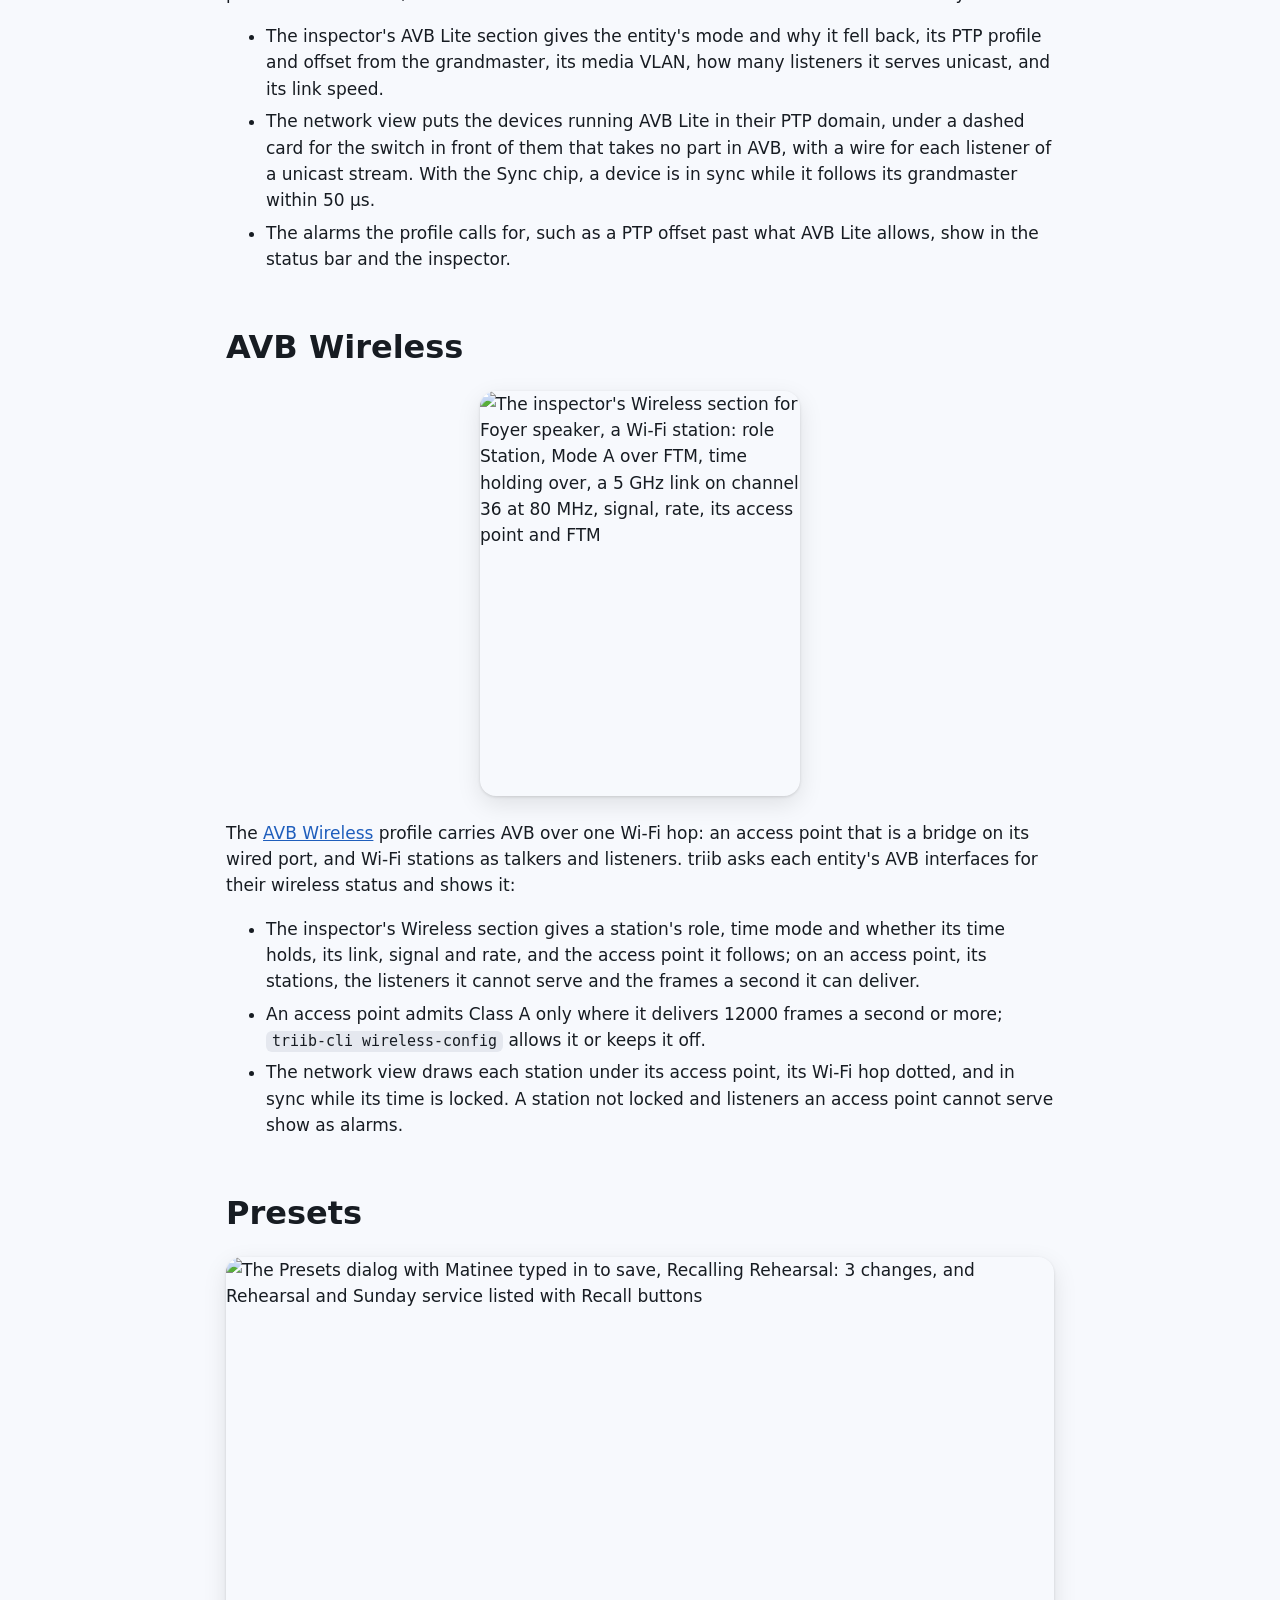
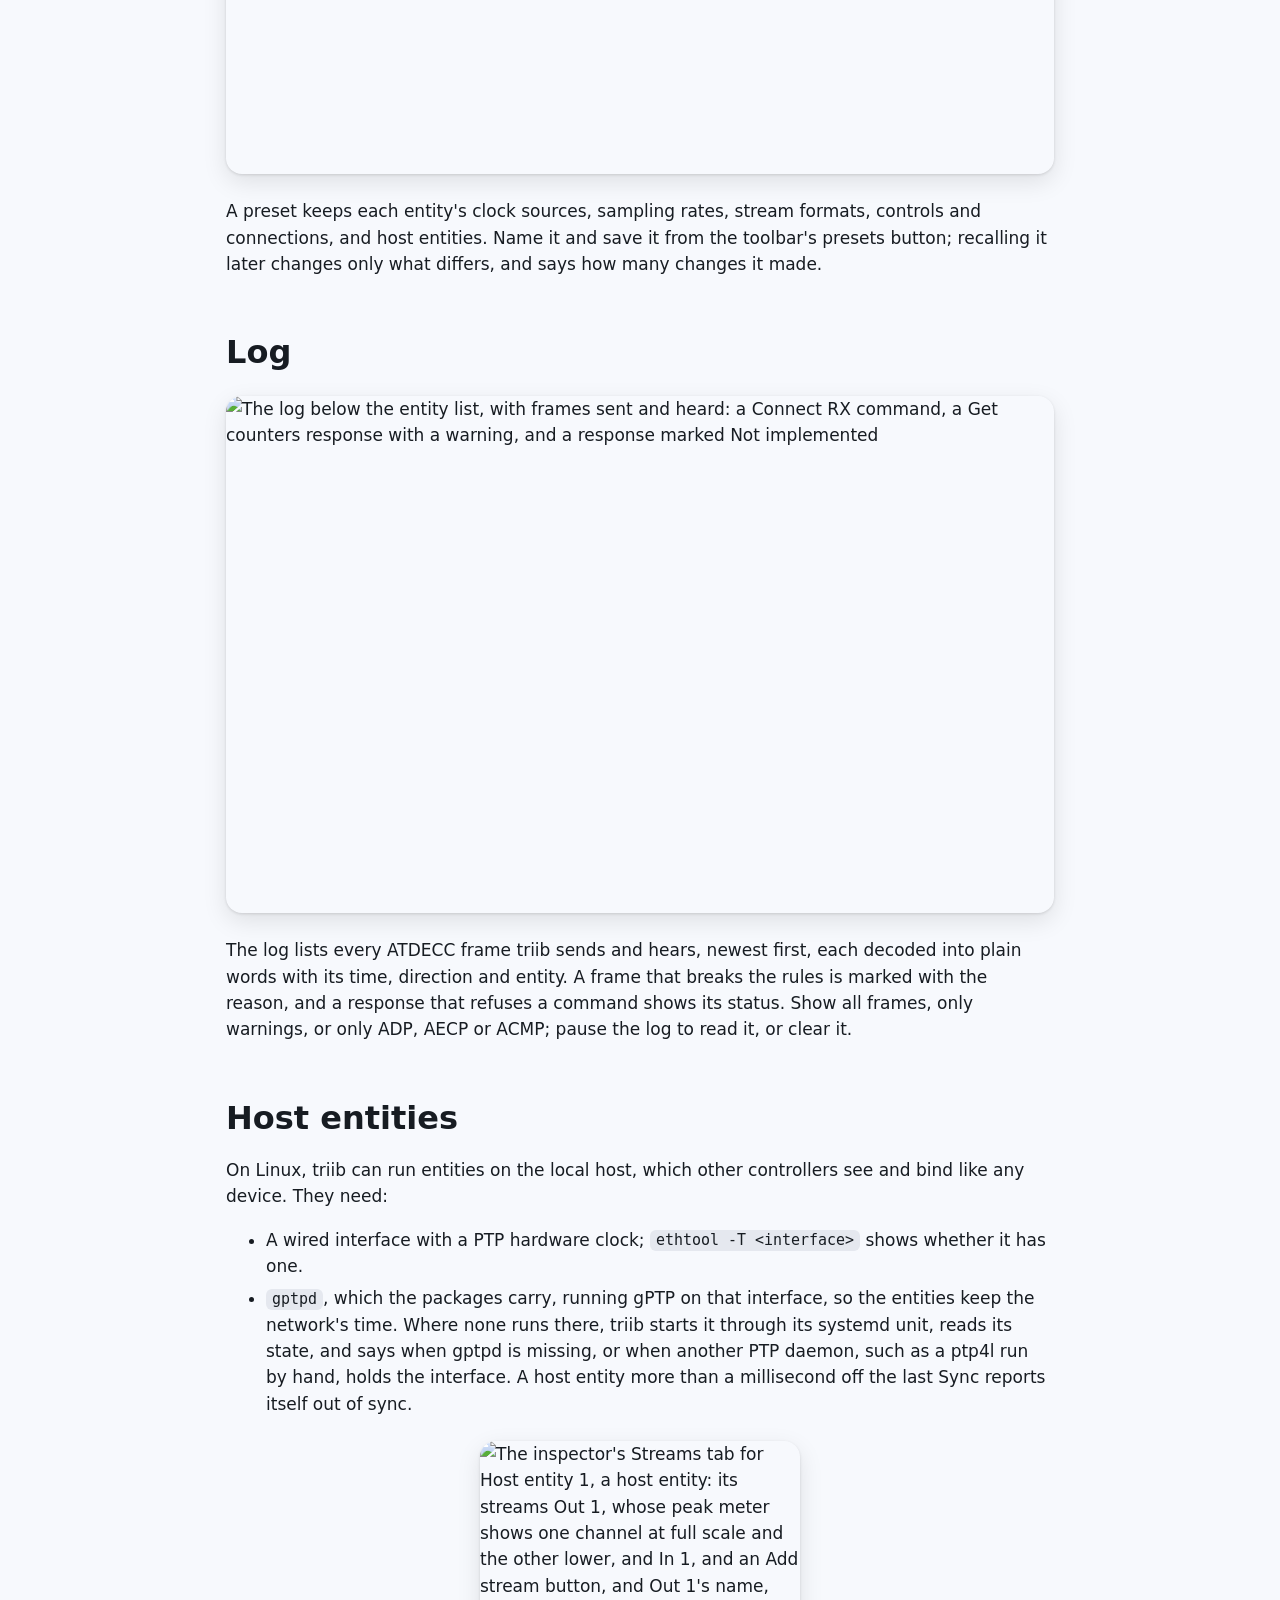
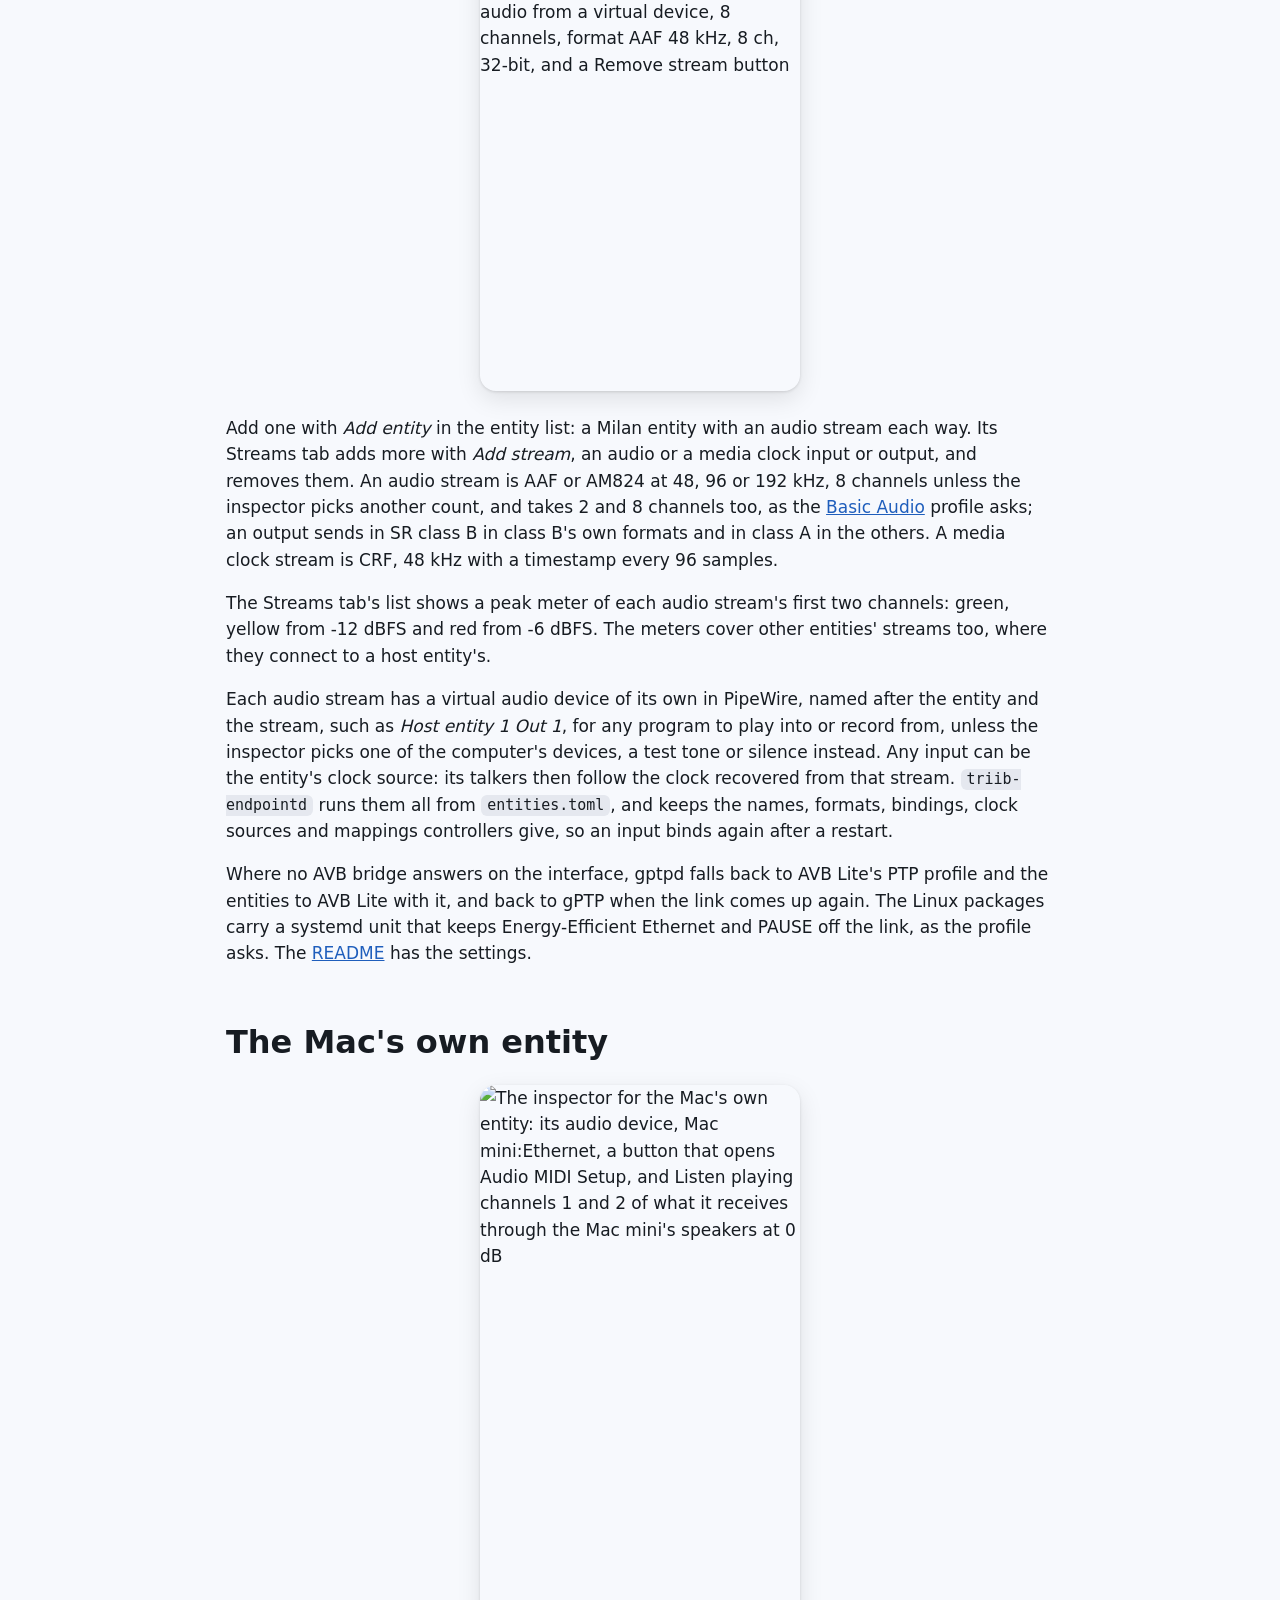
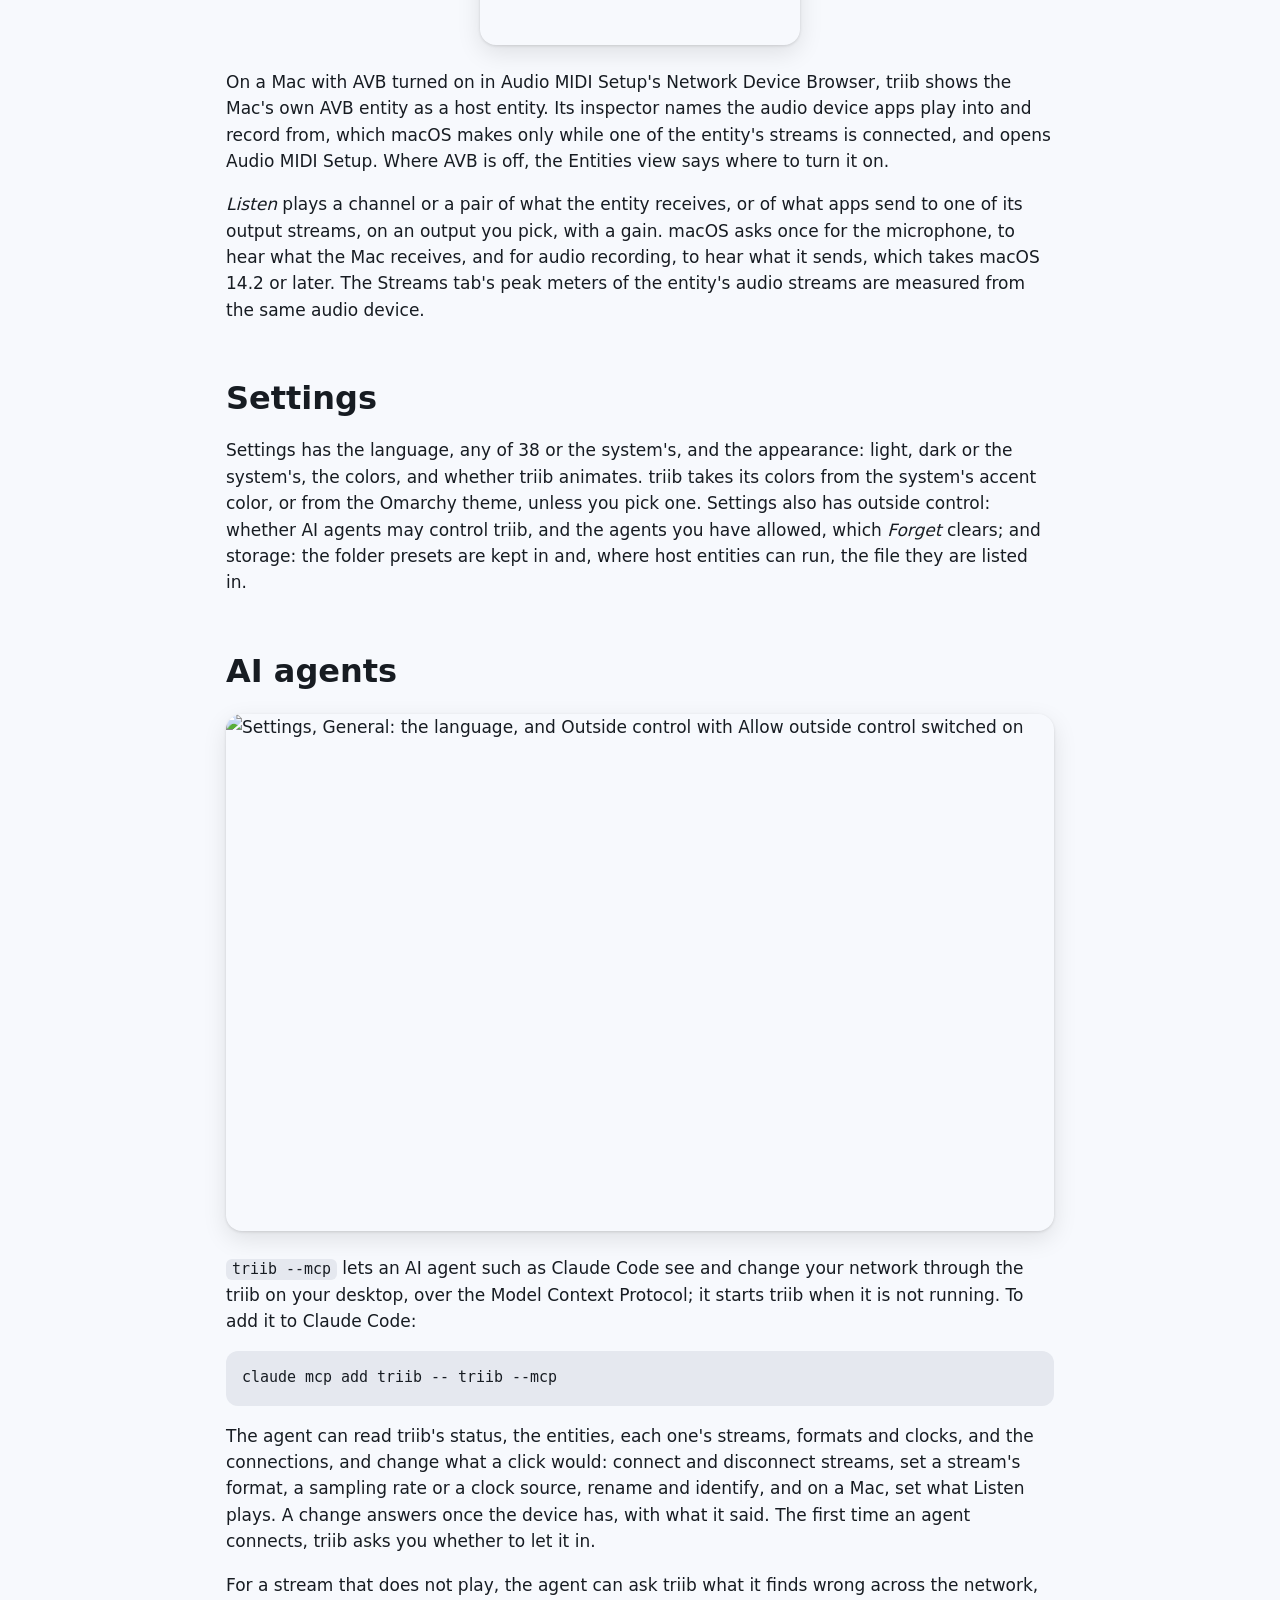
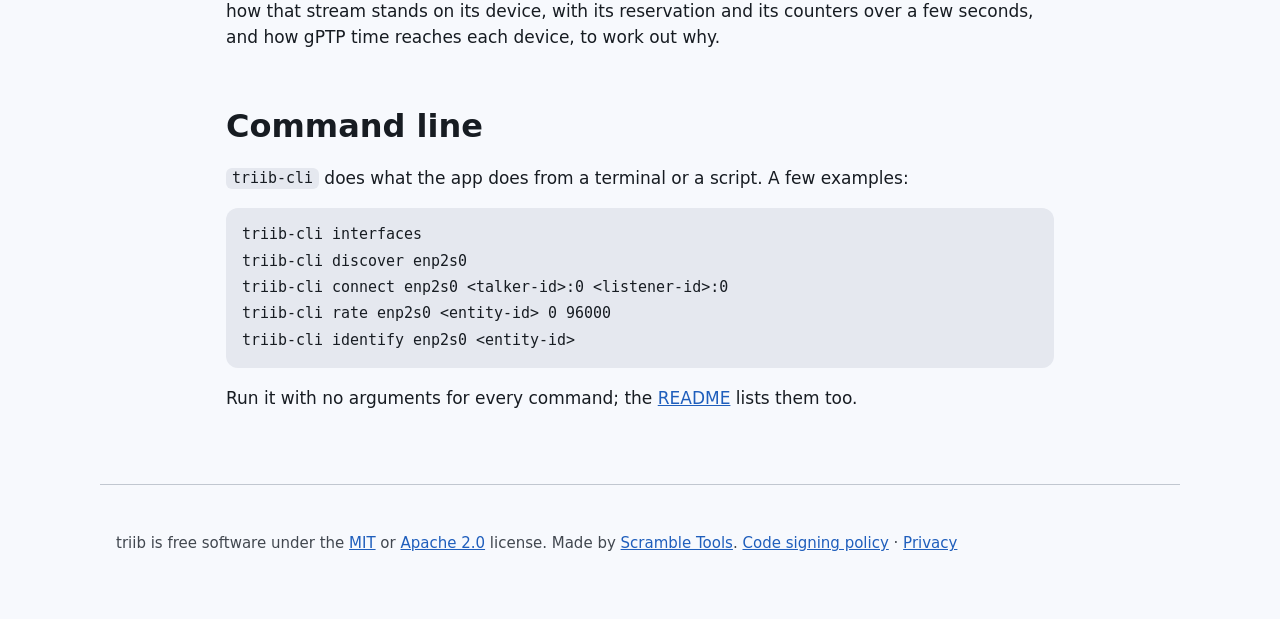
==== commit 7936a9ea: "docs: the website offers 1.4.0 - download links and the specs name 1.4.0, released November 19, in  " ====
--- a/site/guide.html
+++ b/site/guide.html
@@ -129,7 +129,7 @@
 <p>On Linux, triib can run entities on the local host, which other controllers see and bind like any device. They need:</p>
 <ul>
 <li>A wired interface with a PTP hardware clock; <code>ethtool -T &lt;interface&gt;</code> shows whether it has one.</li>
-<li><code>gptpd</code>, in a package of its own, running gPTP on that interface, so the entities keep the network's time. Where none runs there, triib starts it through its systemd unit, reads its state, and says when gptpd is missing, or when another PTP daemon, such as a ptp4l run by hand, holds the interface. A host entity more than a millisecond off the last Sync reports itself out of sync.</li>
+<li><code>gptpd</code>, which the packages carry, running gPTP on that interface, so the entities keep the network's time. Where none runs there, triib starts it through its systemd unit, reads its state, and says when gptpd is missing, or when another PTP daemon, such as a ptp4l run by hand, holds the interface. A host entity more than a millisecond off the last Sync reports itself out of sync.</li>
 </ul>
 <figure class="panel"><img class="shot" src="screenshots/device.png" alt="The inspector's Streams tab for Host entity 1, a host entity: its streams Out 1, whose peak meter shows one channel at full scale and the other lower, and In 1, and an Add stream button, and Out 1's name, audio from a virtual device, 8 channels, format AAF 48 kHz, 8 ch, 32-bit, and a Remove stream button" width="640" height="1100" loading="lazy"></figure>
 <p>Add one with <em>Add entity</em> in the entity list: a Milan entity with an audio stream each way. Its Streams tab adds more with <em>Add stream</em>, an audio or a media clock input or output, and removes them. An audio stream is AAF or AM824 at 48, 96 or 192 kHz, 8 channels unless the inspector picks another count, and takes 2 and 8 channels too, as the <a href="https://github.com/avbcommunity/profiles/blob/main/audio_basic.md">Basic Audio</a> profile asks; an output sends in SR class B in class B's own formats and in class A in the others. A media clock stream is CRF, 48 kHz with a timestamp every 96 samples.</p>
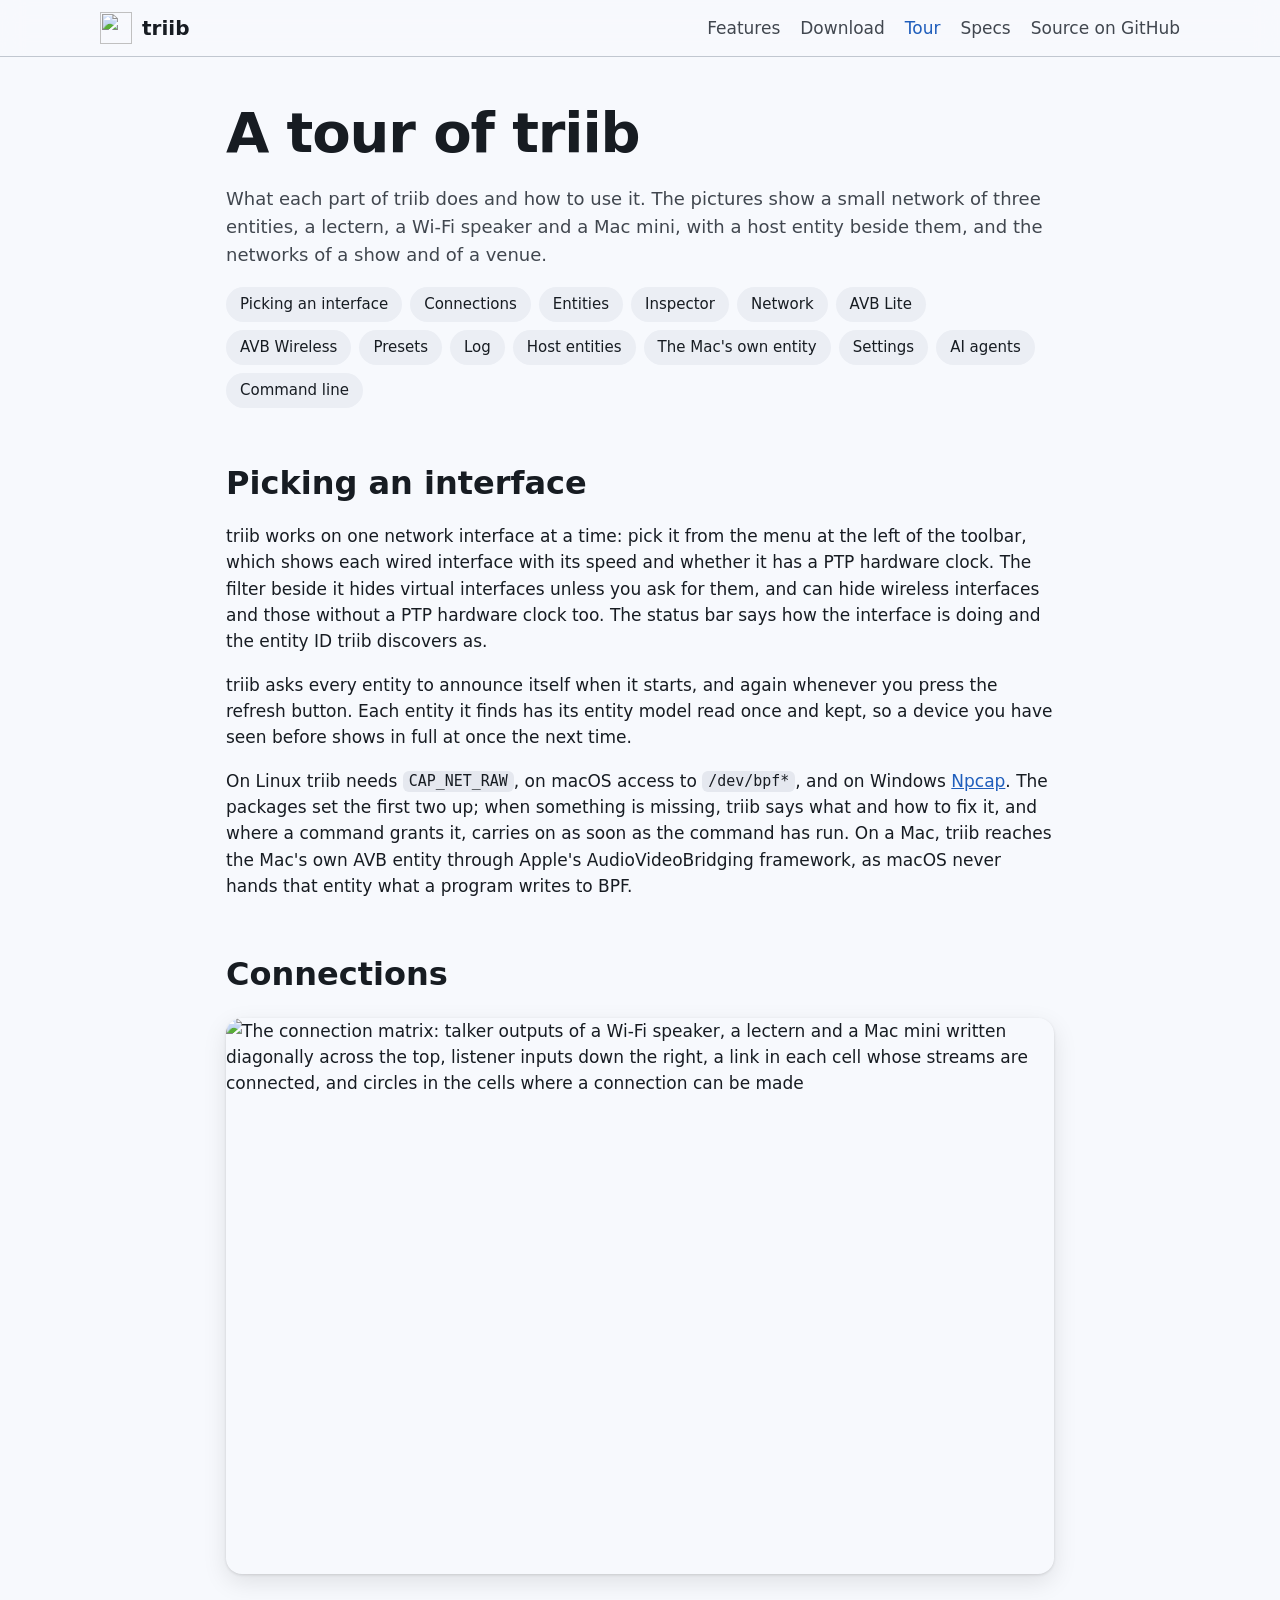
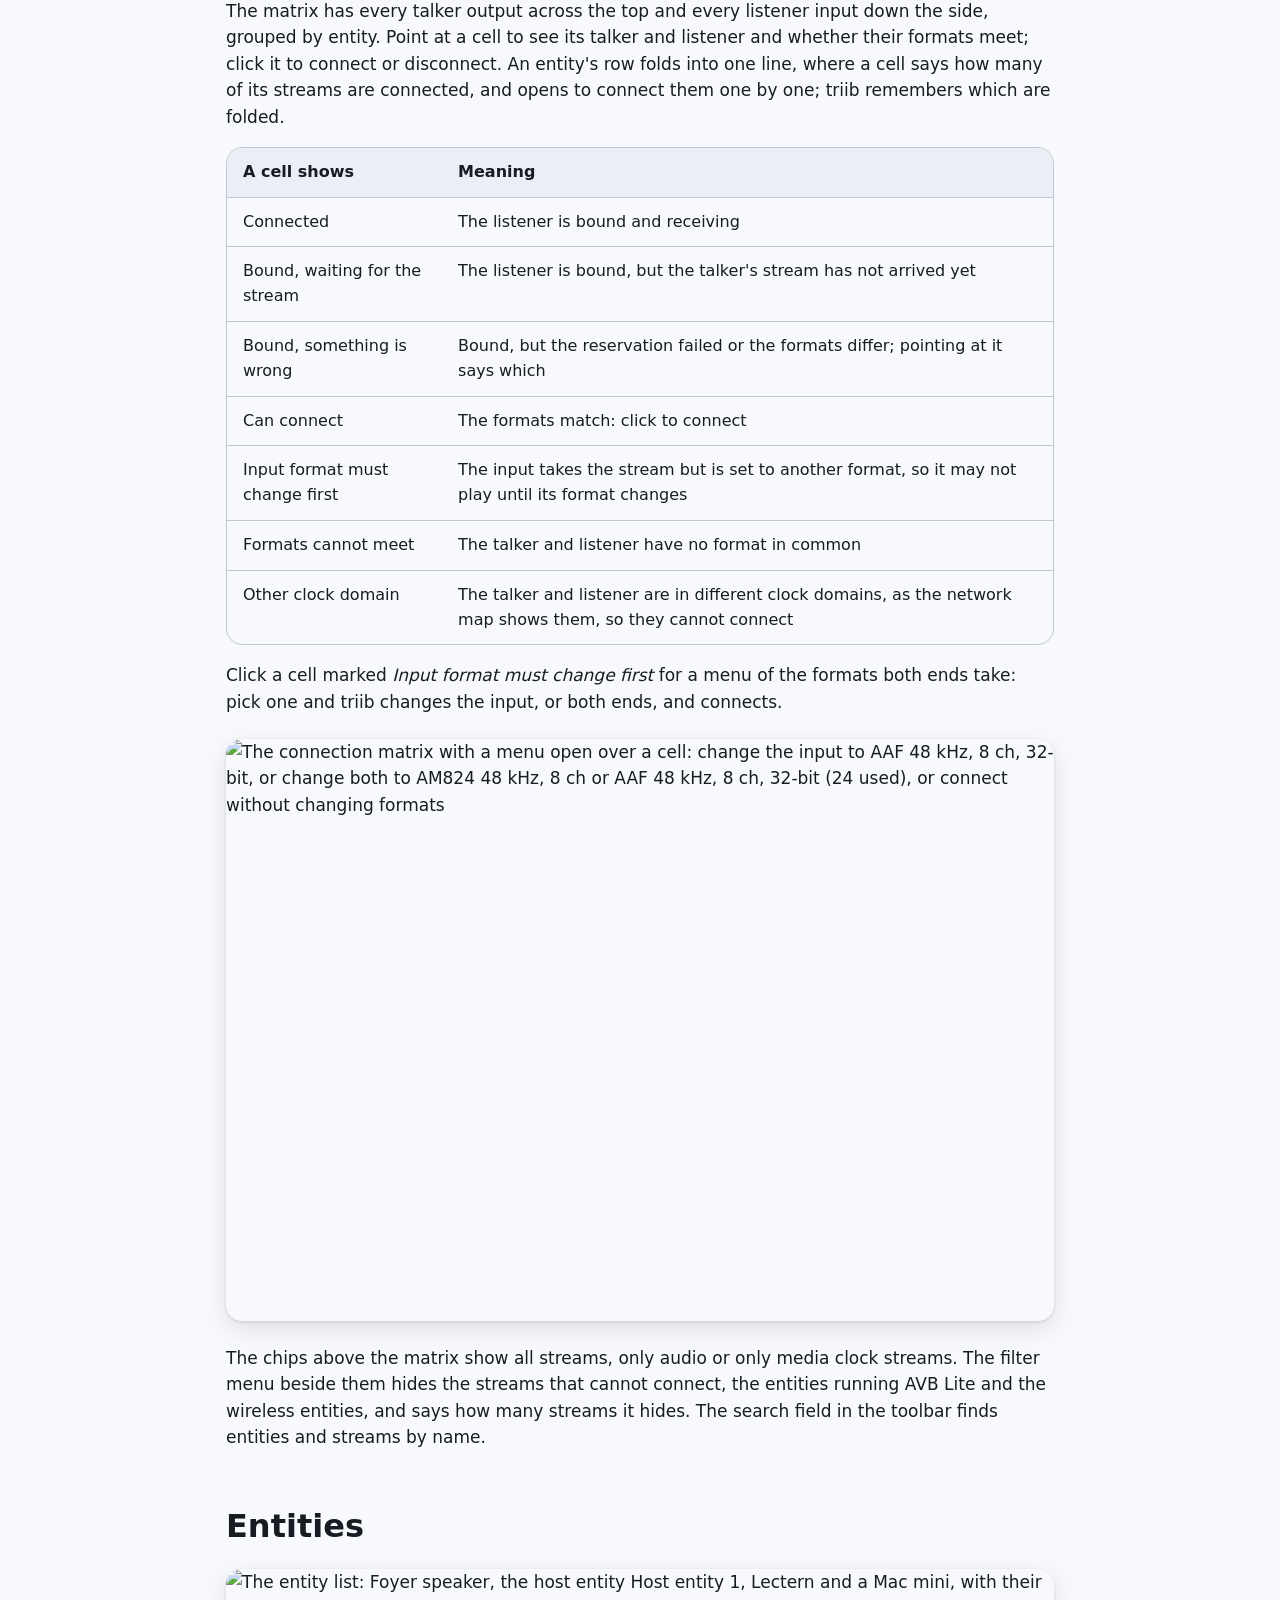
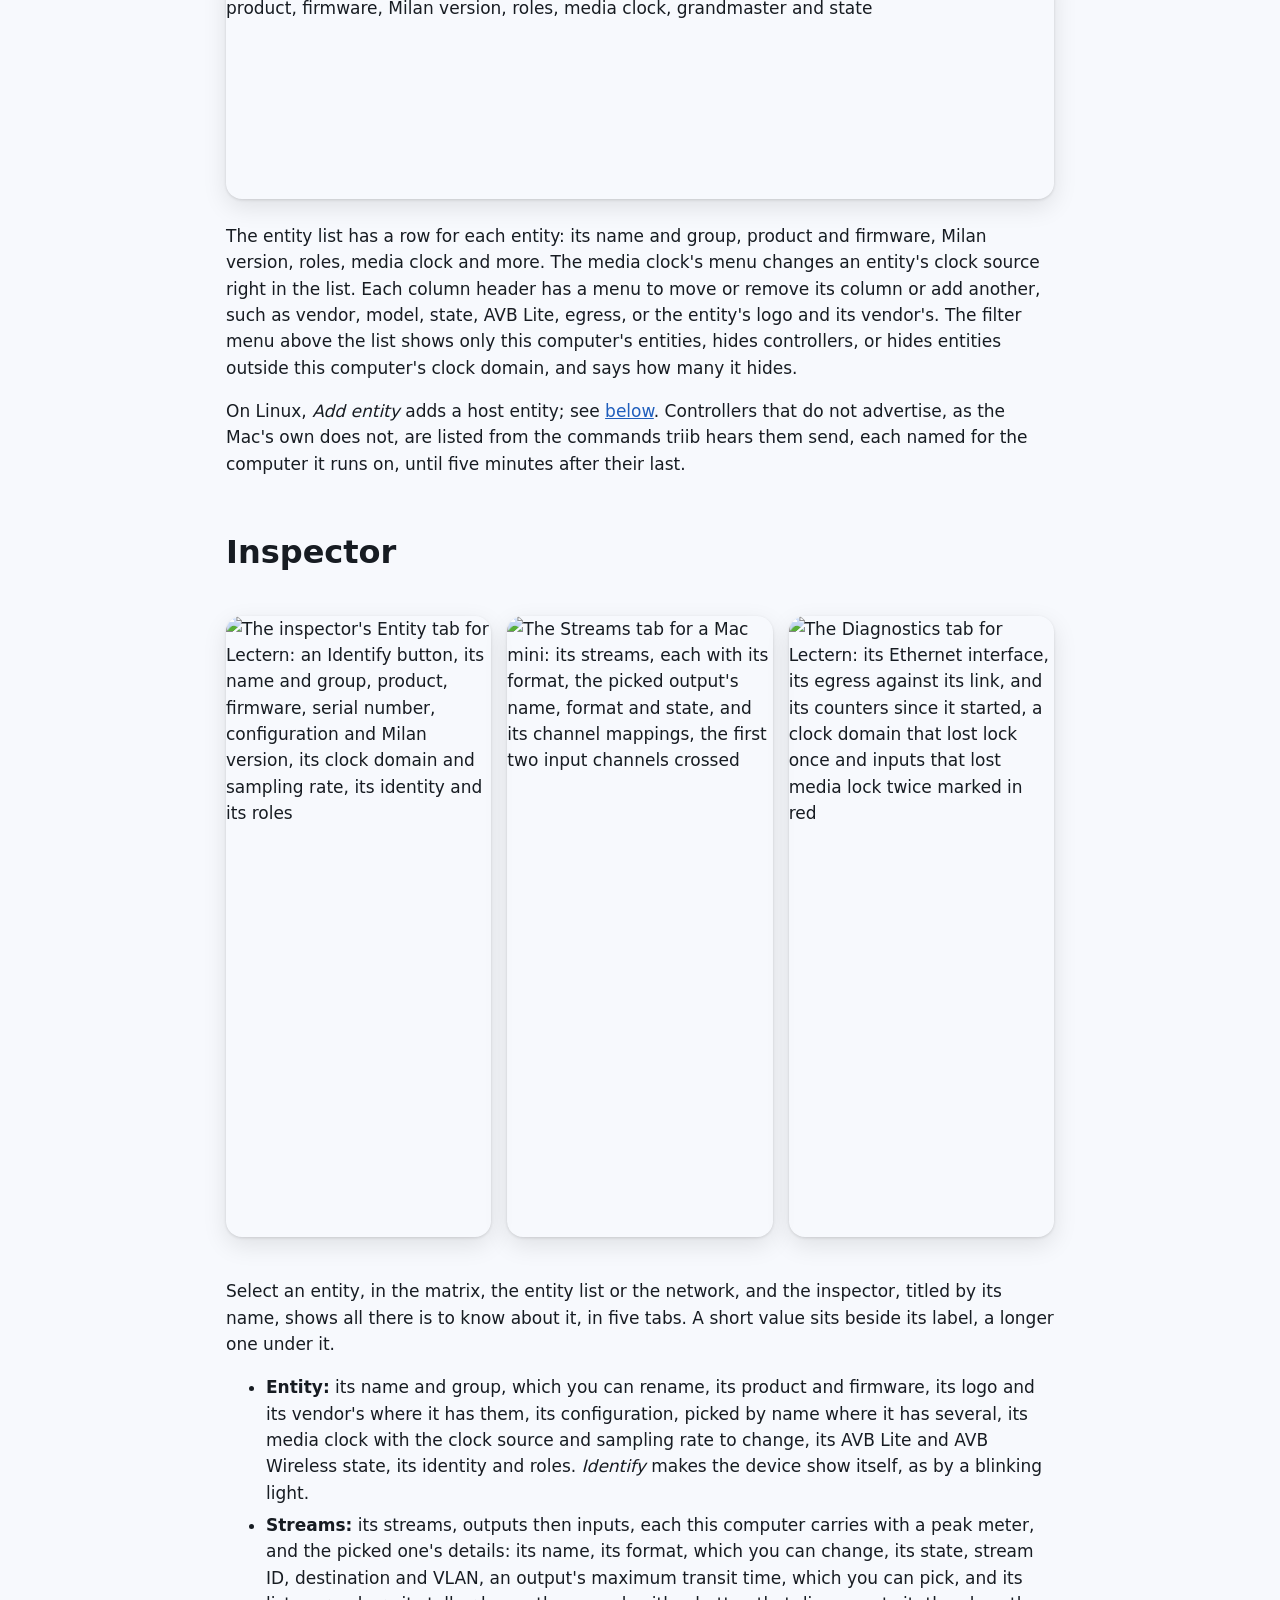
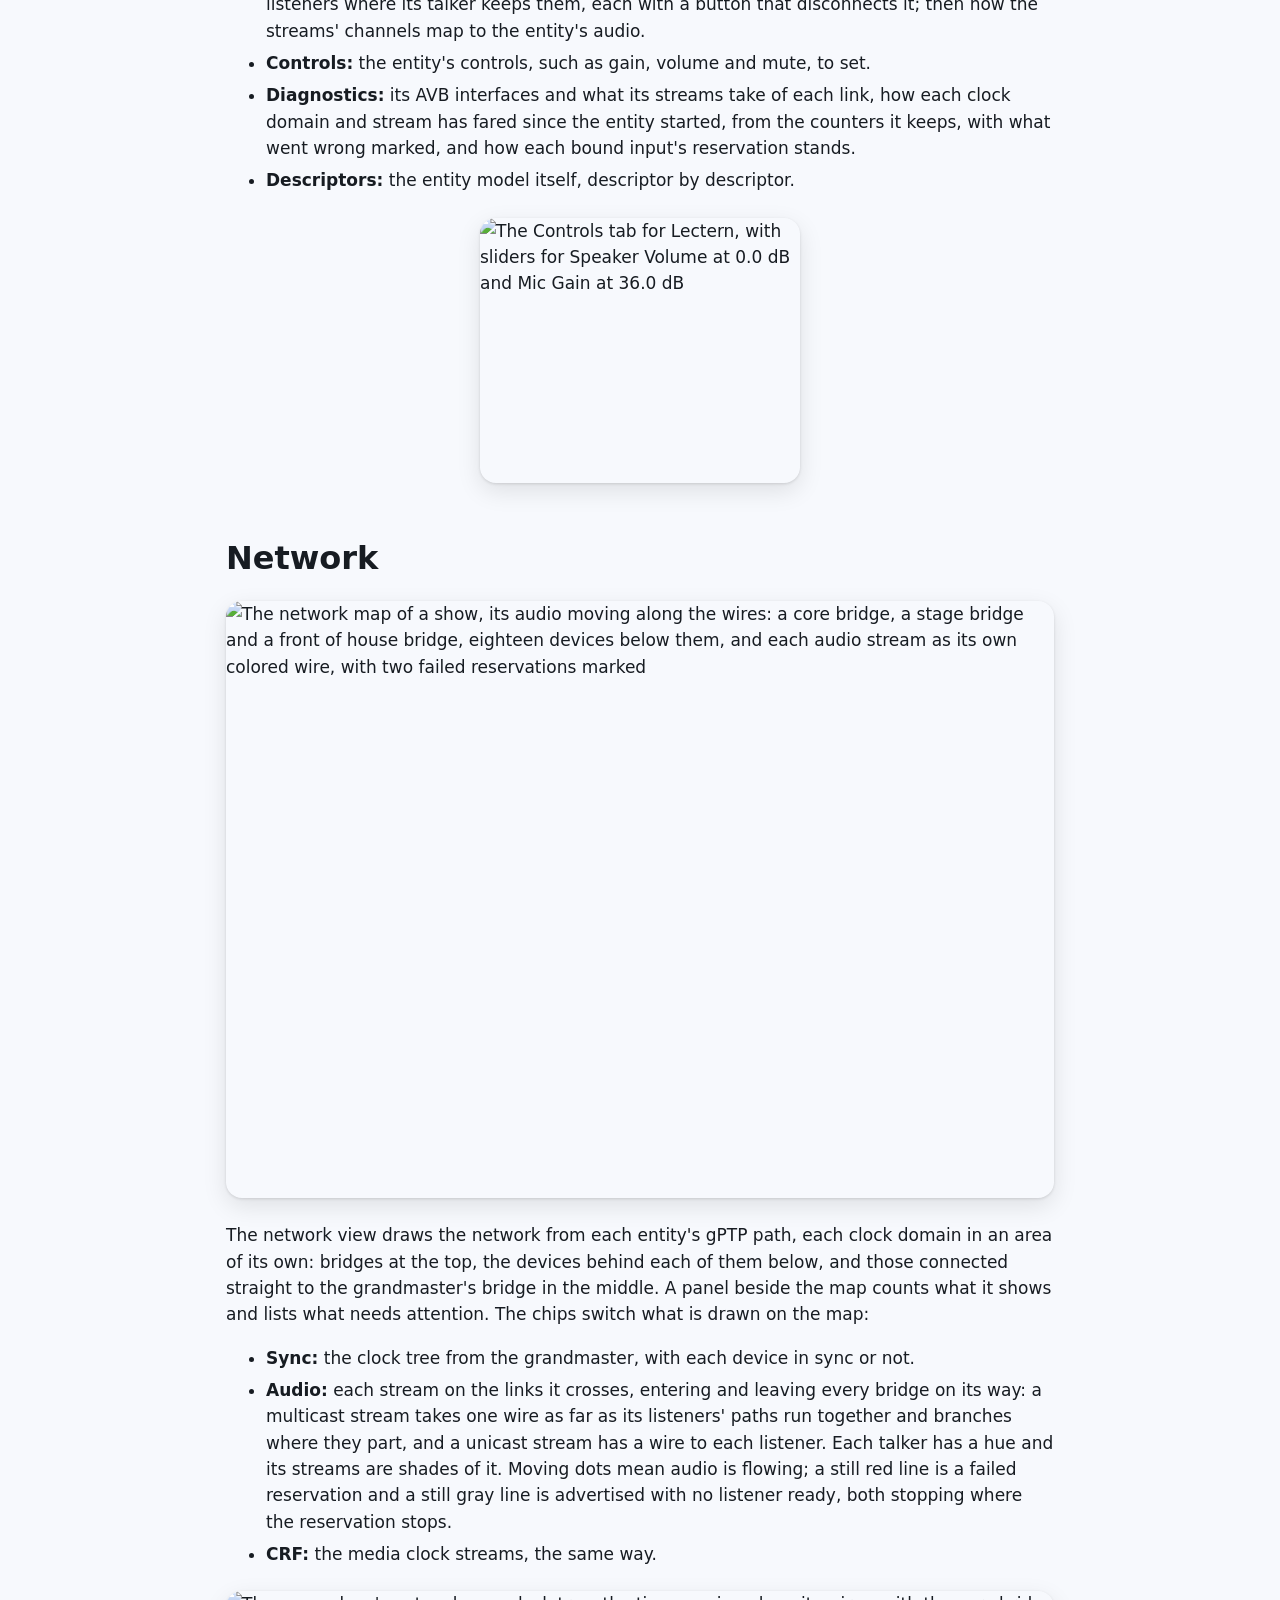
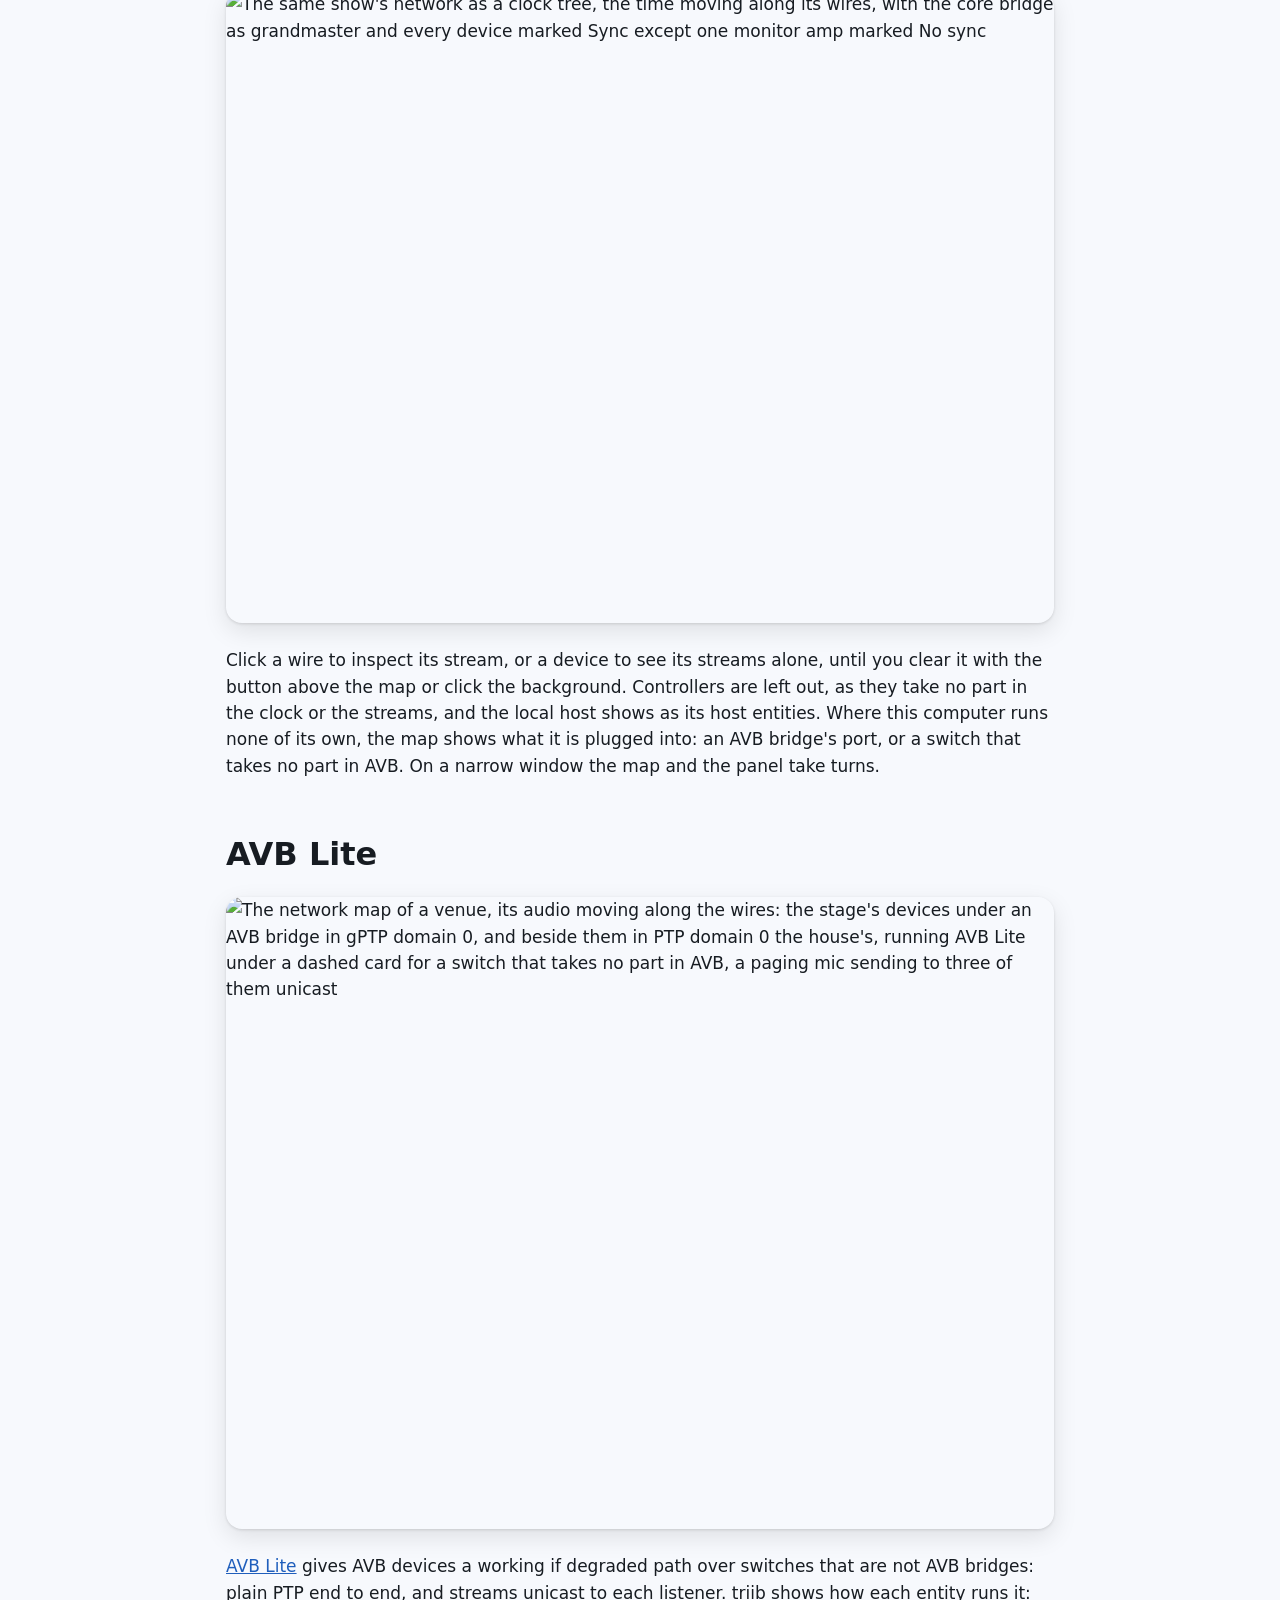
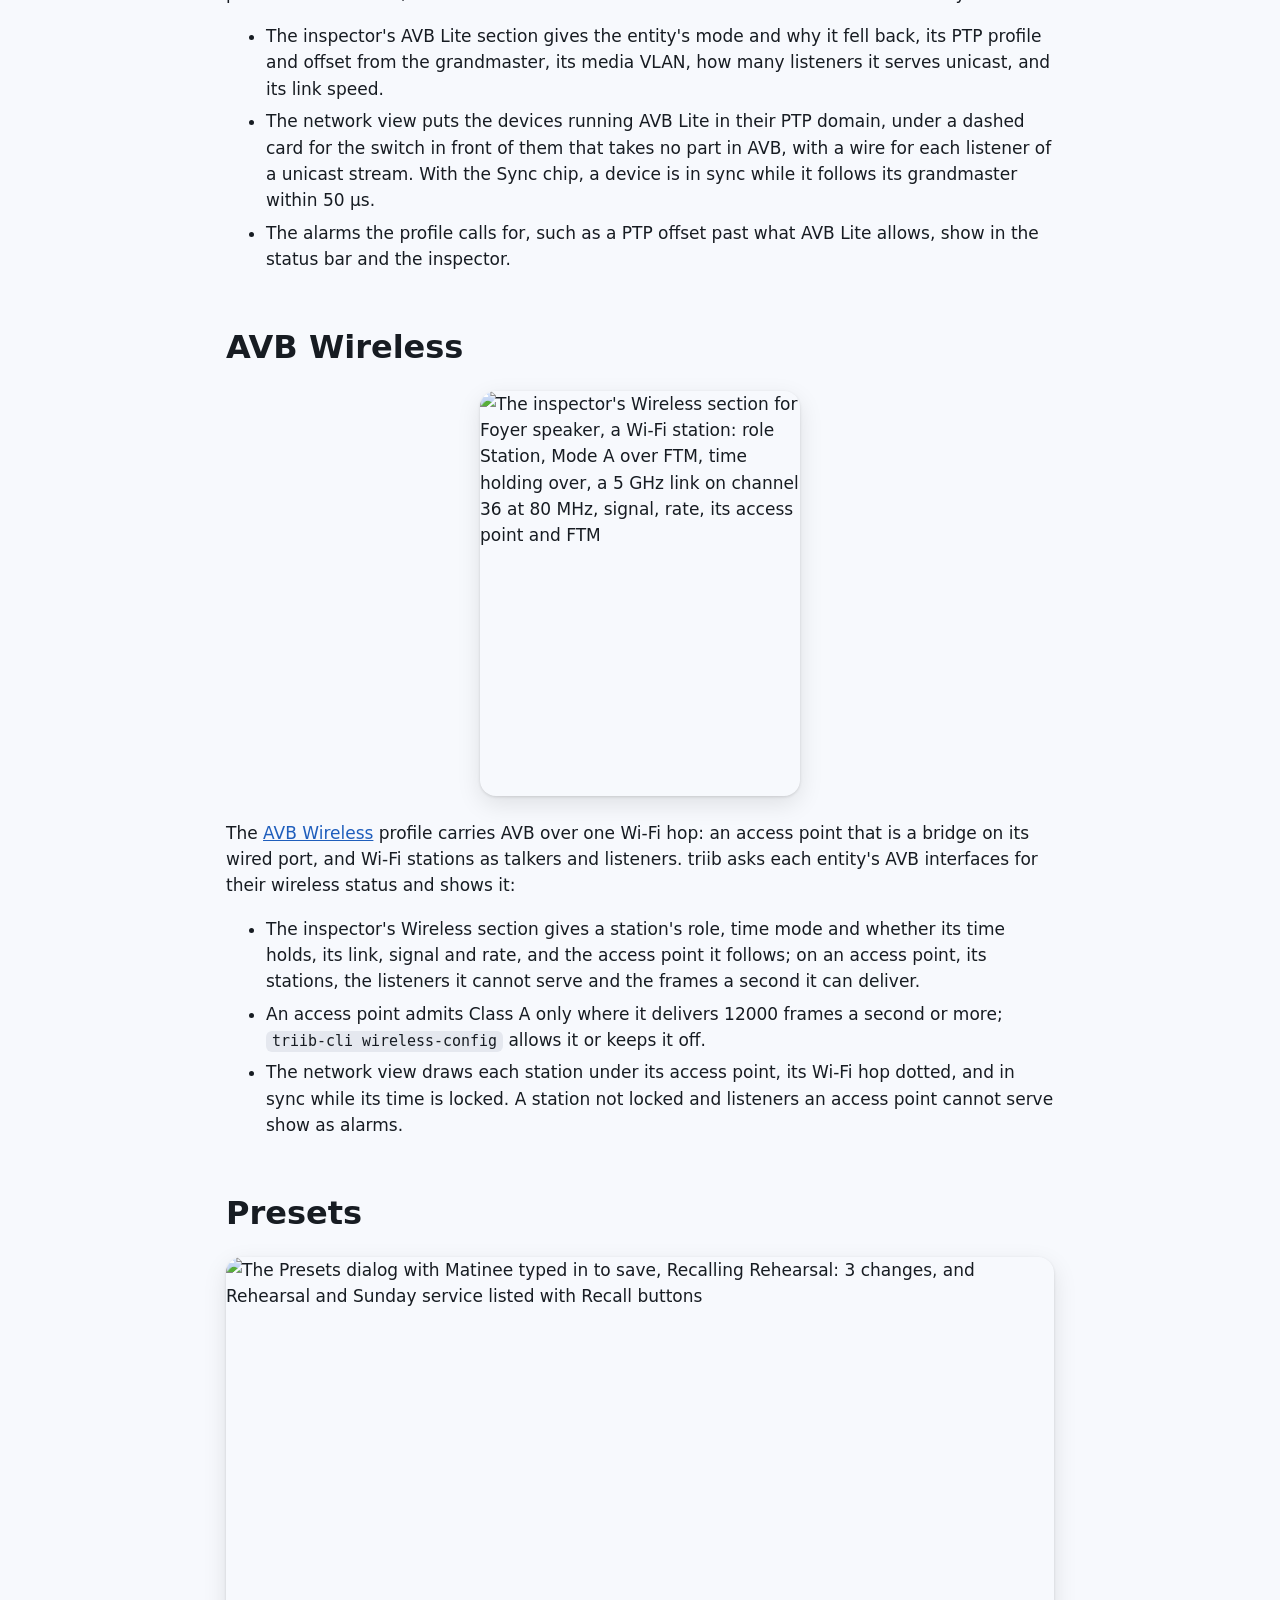
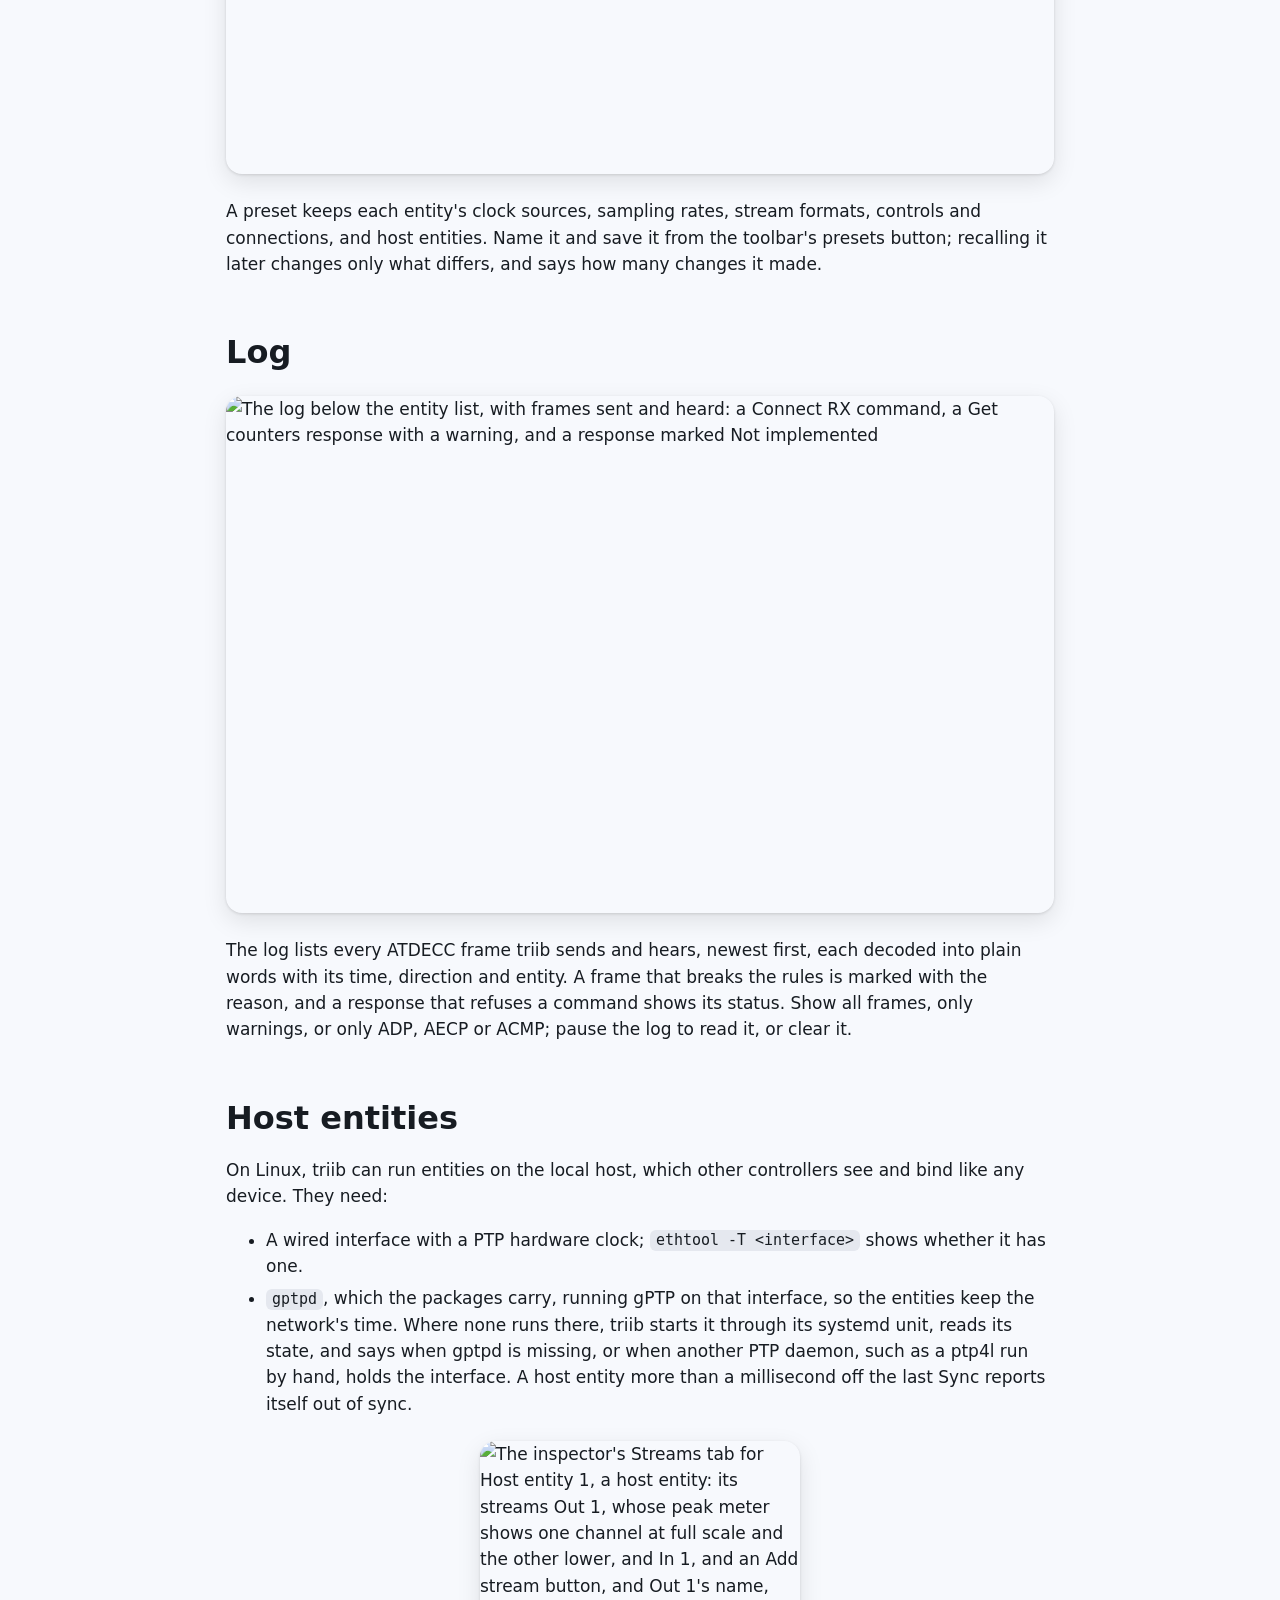
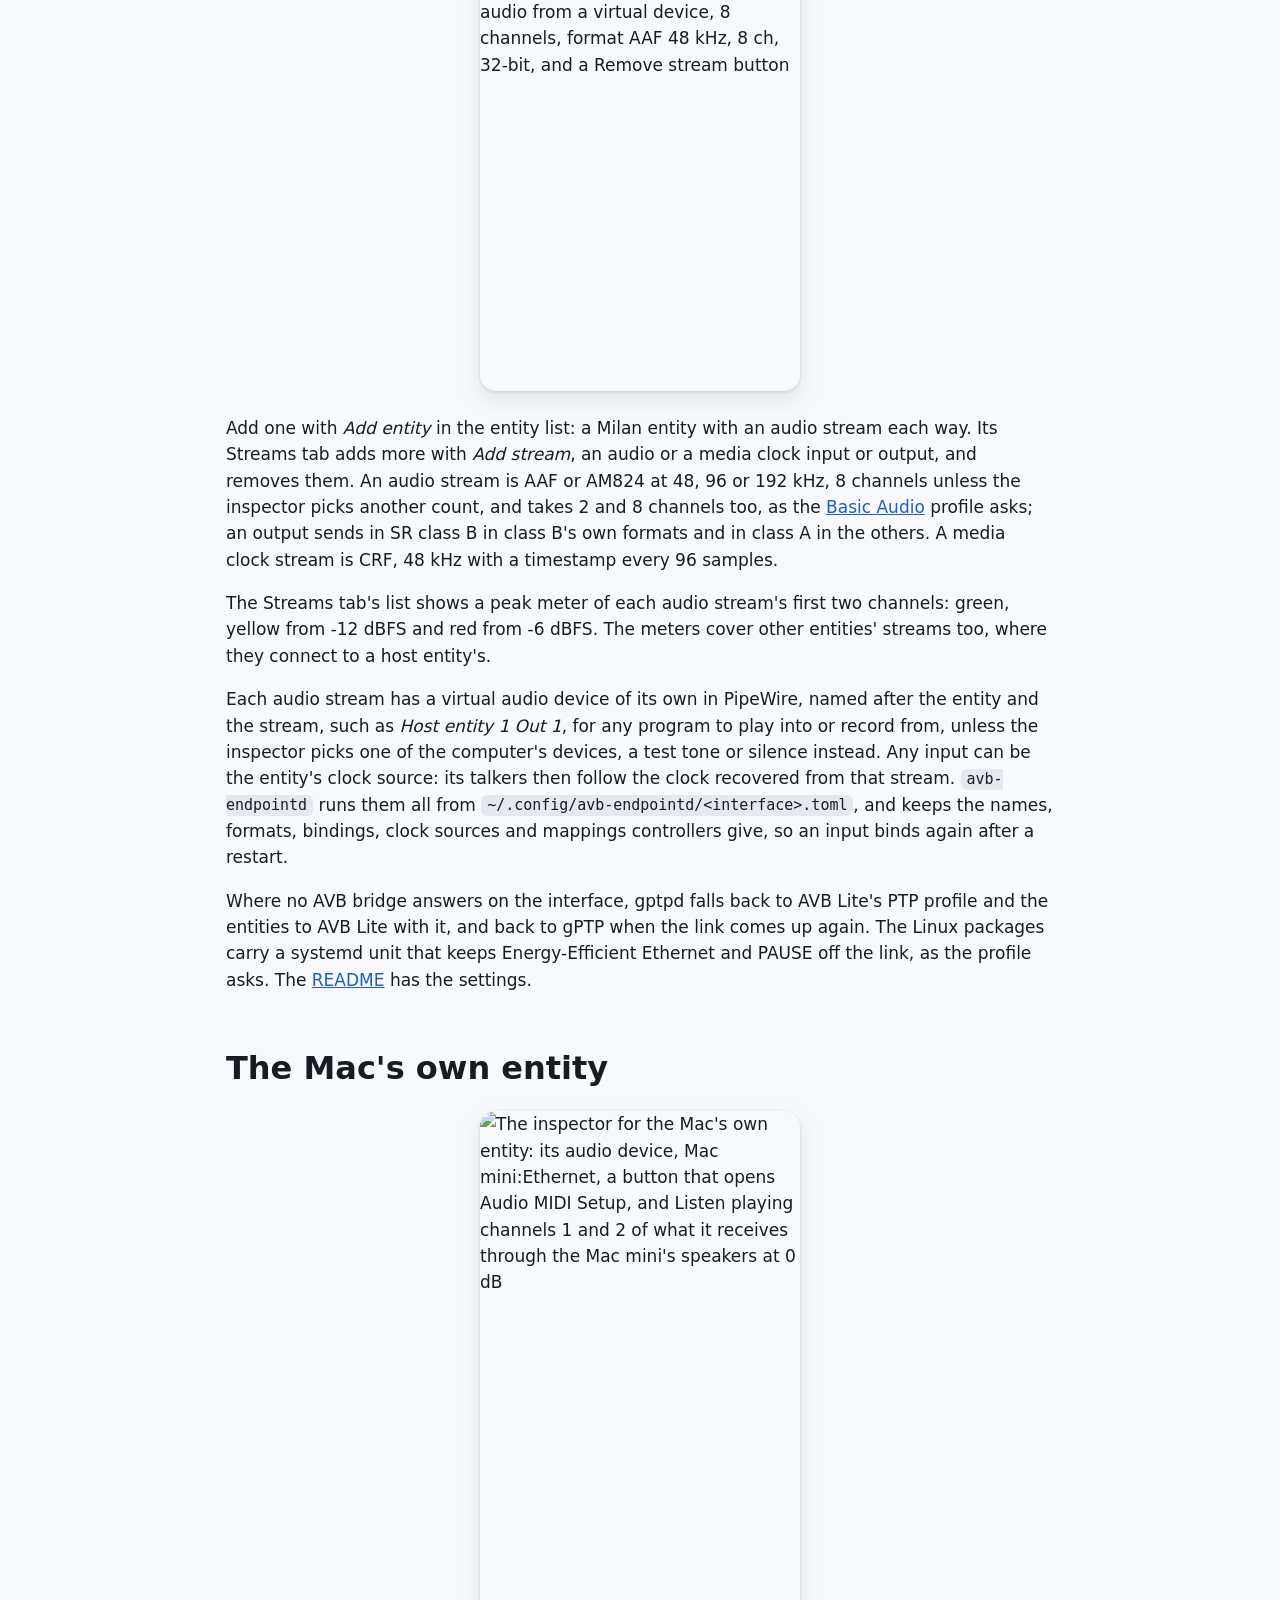
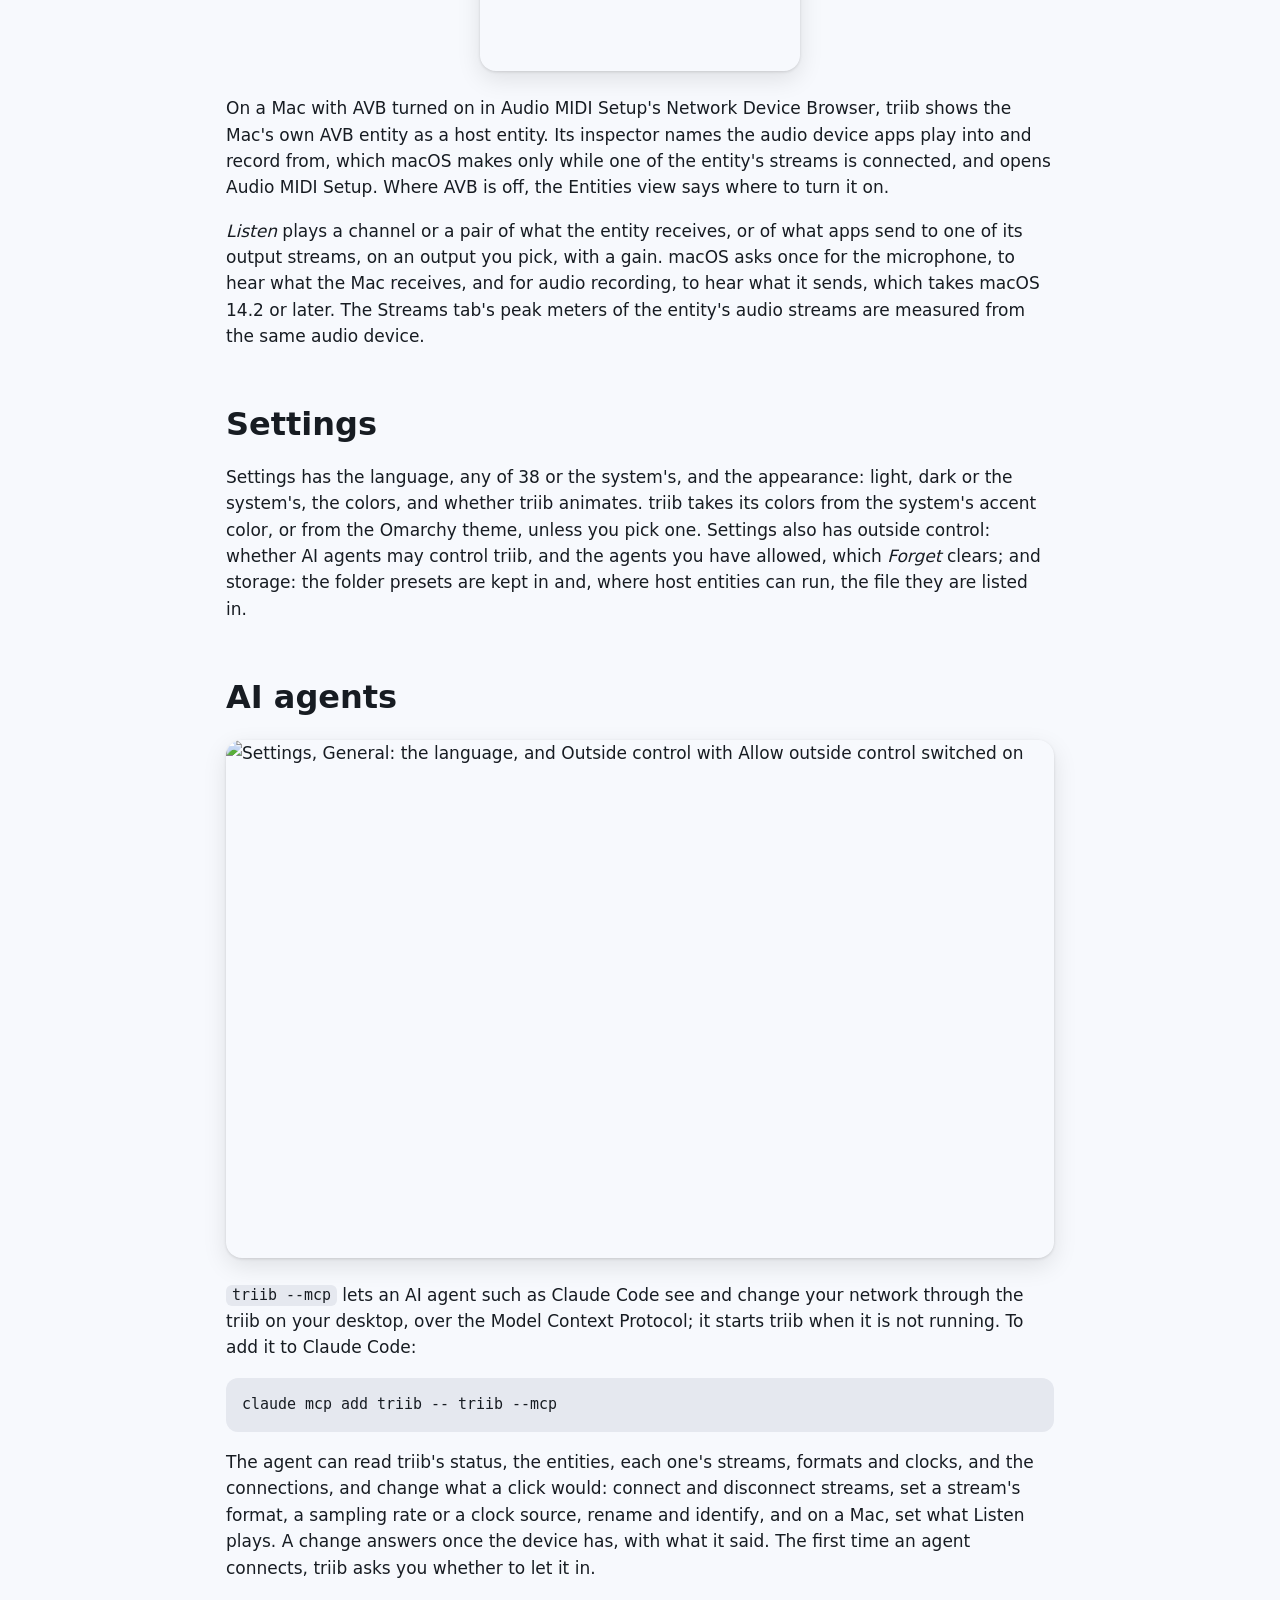
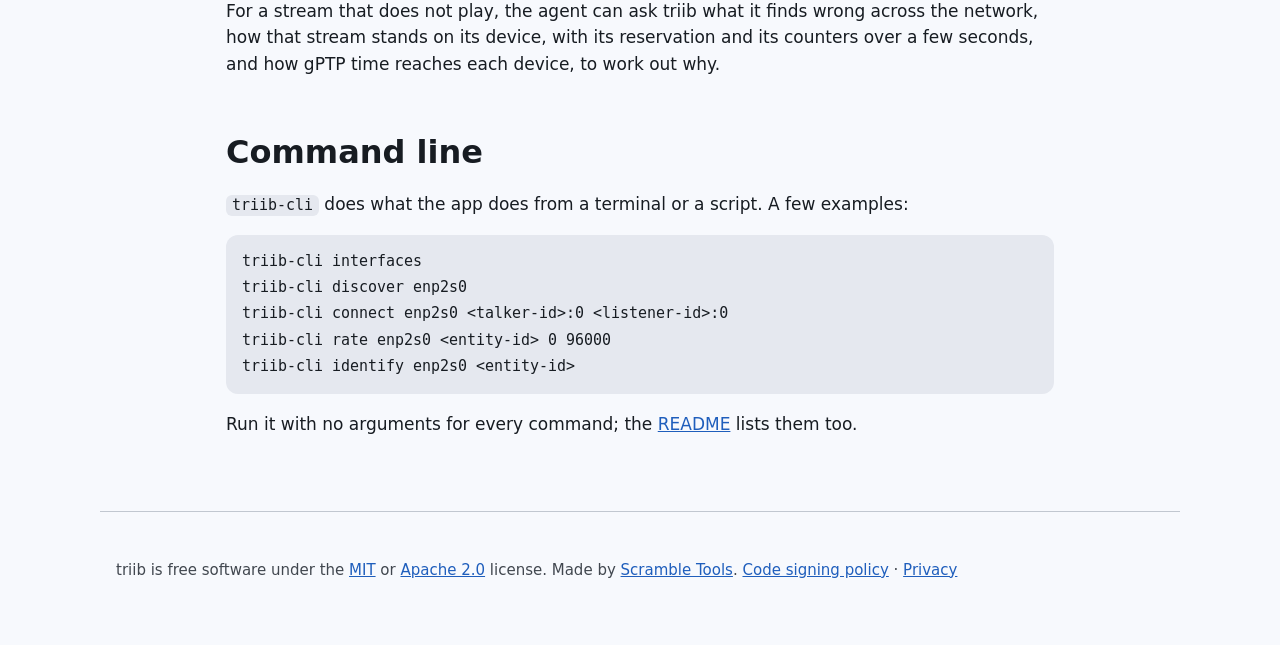
==== commit ceb99e88: "docs: the website names avb-endpointd - host entities have run in avb-endpointd since 1.4.0, from ea" ====
--- a/site/guide.html
+++ b/site/guide.html
@@ -134,7 +134,7 @@
 <figure class="panel"><img class="shot" src="screenshots/device.png" alt="The inspector's Streams tab for Host entity 1, a host entity: its streams Out 1, whose peak meter shows one channel at full scale and the other lower, and In 1, and an Add stream button, and Out 1's name, audio from a virtual device, 8 channels, format AAF 48 kHz, 8 ch, 32-bit, and a Remove stream button" width="640" height="1100" loading="lazy"></figure>
 <p>Add one with <em>Add entity</em> in the entity list: a Milan entity with an audio stream each way. Its Streams tab adds more with <em>Add stream</em>, an audio or a media clock input or output, and removes them. An audio stream is AAF or AM824 at 48, 96 or 192 kHz, 8 channels unless the inspector picks another count, and takes 2 and 8 channels too, as the <a href="https://github.com/avbcommunity/profiles/blob/main/audio_basic.md">Basic Audio</a> profile asks; an output sends in SR class B in class B's own formats and in class A in the others. A media clock stream is CRF, 48 kHz with a timestamp every 96 samples.</p>
 <p>The Streams tab's list shows a peak meter of each audio stream's first two channels: green, yellow from -12&nbsp;dBFS and red from -6&nbsp;dBFS. The meters cover other entities' streams too, where they connect to a host entity's.</p>
-<p>Each audio stream has a virtual audio device of its own in PipeWire, named after the entity and the stream, such as <em>Host entity 1 Out 1</em>, for any program to play into or record from, unless the inspector picks one of the computer's devices, a test tone or silence instead. Any input can be the entity's clock source: its talkers then follow the clock recovered from that stream. <code>triib-endpointd</code> runs them all from <code>entities.toml</code>, and keeps the names, formats, bindings, clock sources and mappings controllers give, so an input binds again after a restart.</p>
+<p>Each audio stream has a virtual audio device of its own in PipeWire, named after the entity and the stream, such as <em>Host entity 1 Out 1</em>, for any program to play into or record from, unless the inspector picks one of the computer's devices, a test tone or silence instead. Any input can be the entity's clock source: its talkers then follow the clock recovered from that stream. <code>avb-endpointd</code> runs them all from <code>~/.config/avb-endpointd/&lt;interface&gt;.toml</code>, and keeps the names, formats, bindings, clock sources and mappings controllers give, so an input binds again after a restart.</p>
 <p>Where no AVB bridge answers on the interface, gptpd falls back to AVB Lite's PTP profile and the entities to AVB Lite with it, and back to gPTP when the link comes up again. The Linux packages carry a systemd unit that keeps Energy-Efficient Ethernet and PAUSE off the link, as the profile asks. The <a href="https://github.com/scrambletoolsllc/triib#host-entities">README</a> has the settings.</p>
 
 <h2 id="mac">The Mac's own entity</h2>
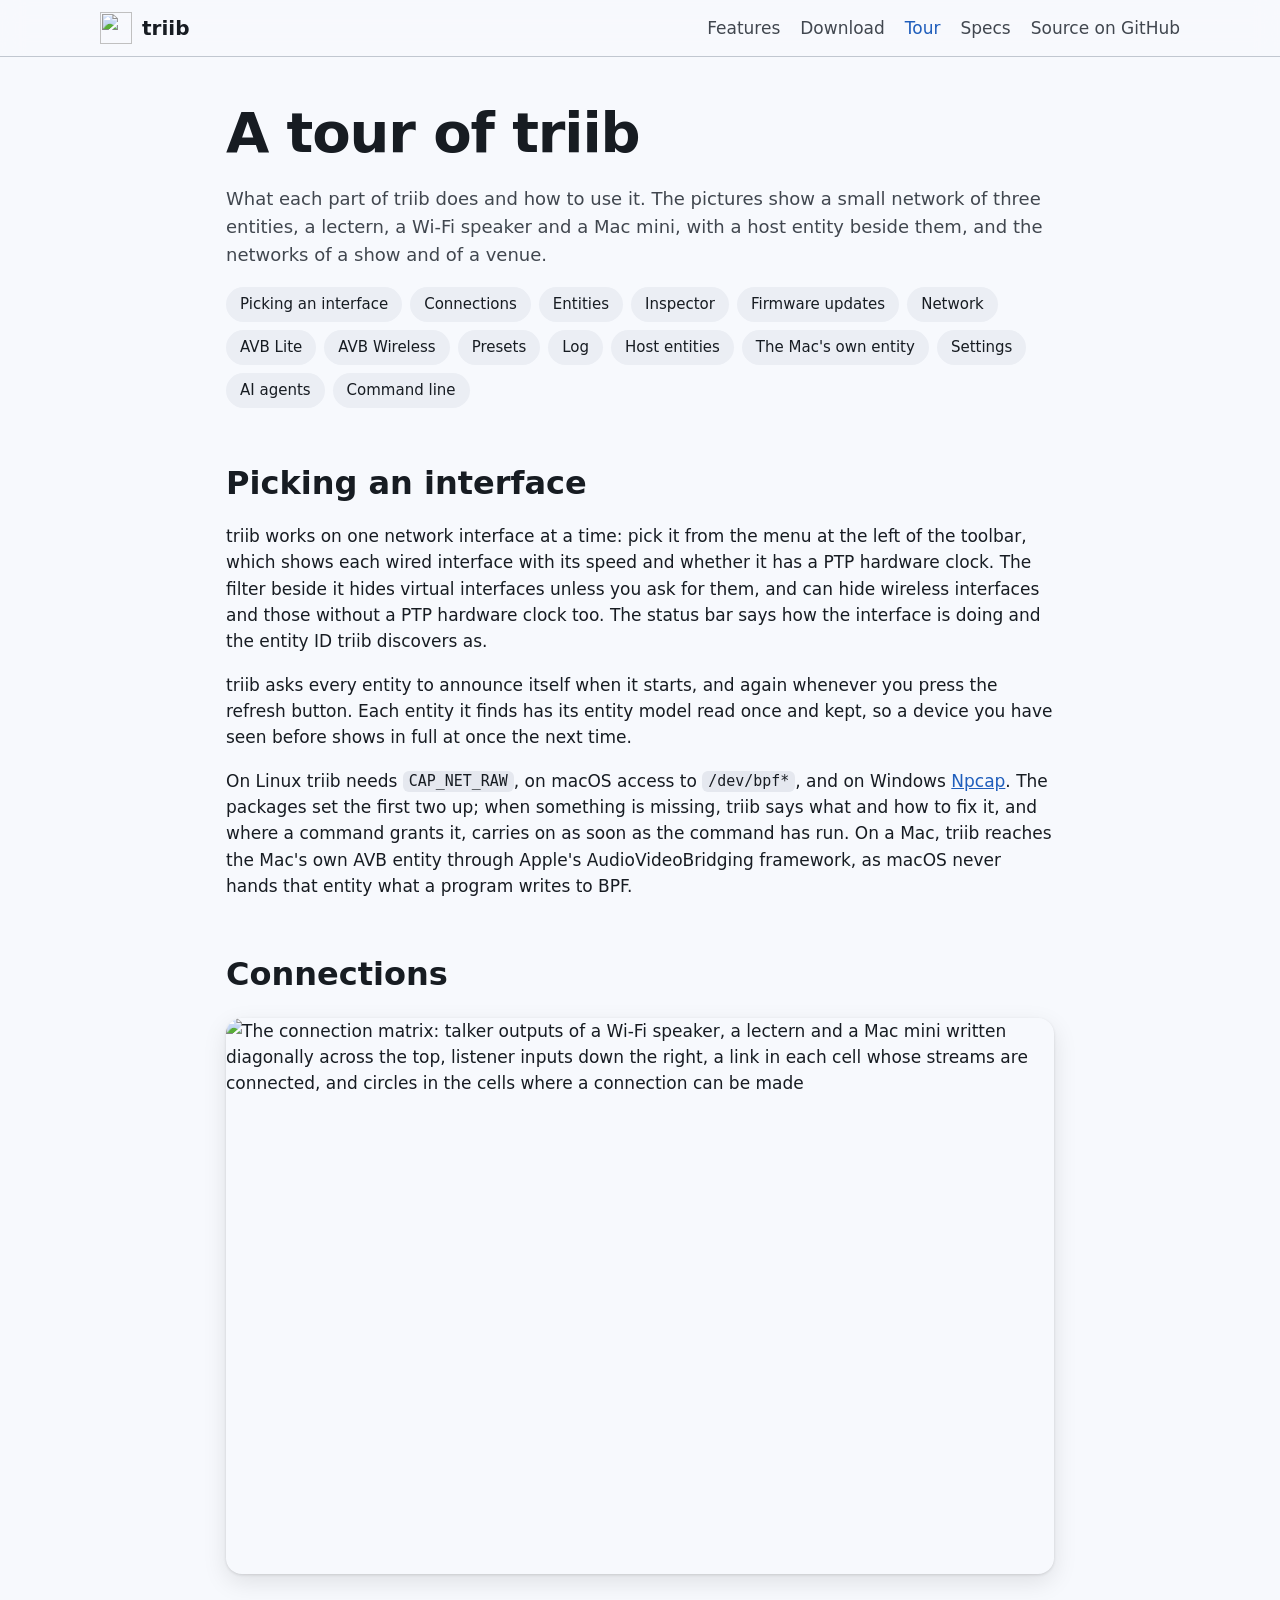
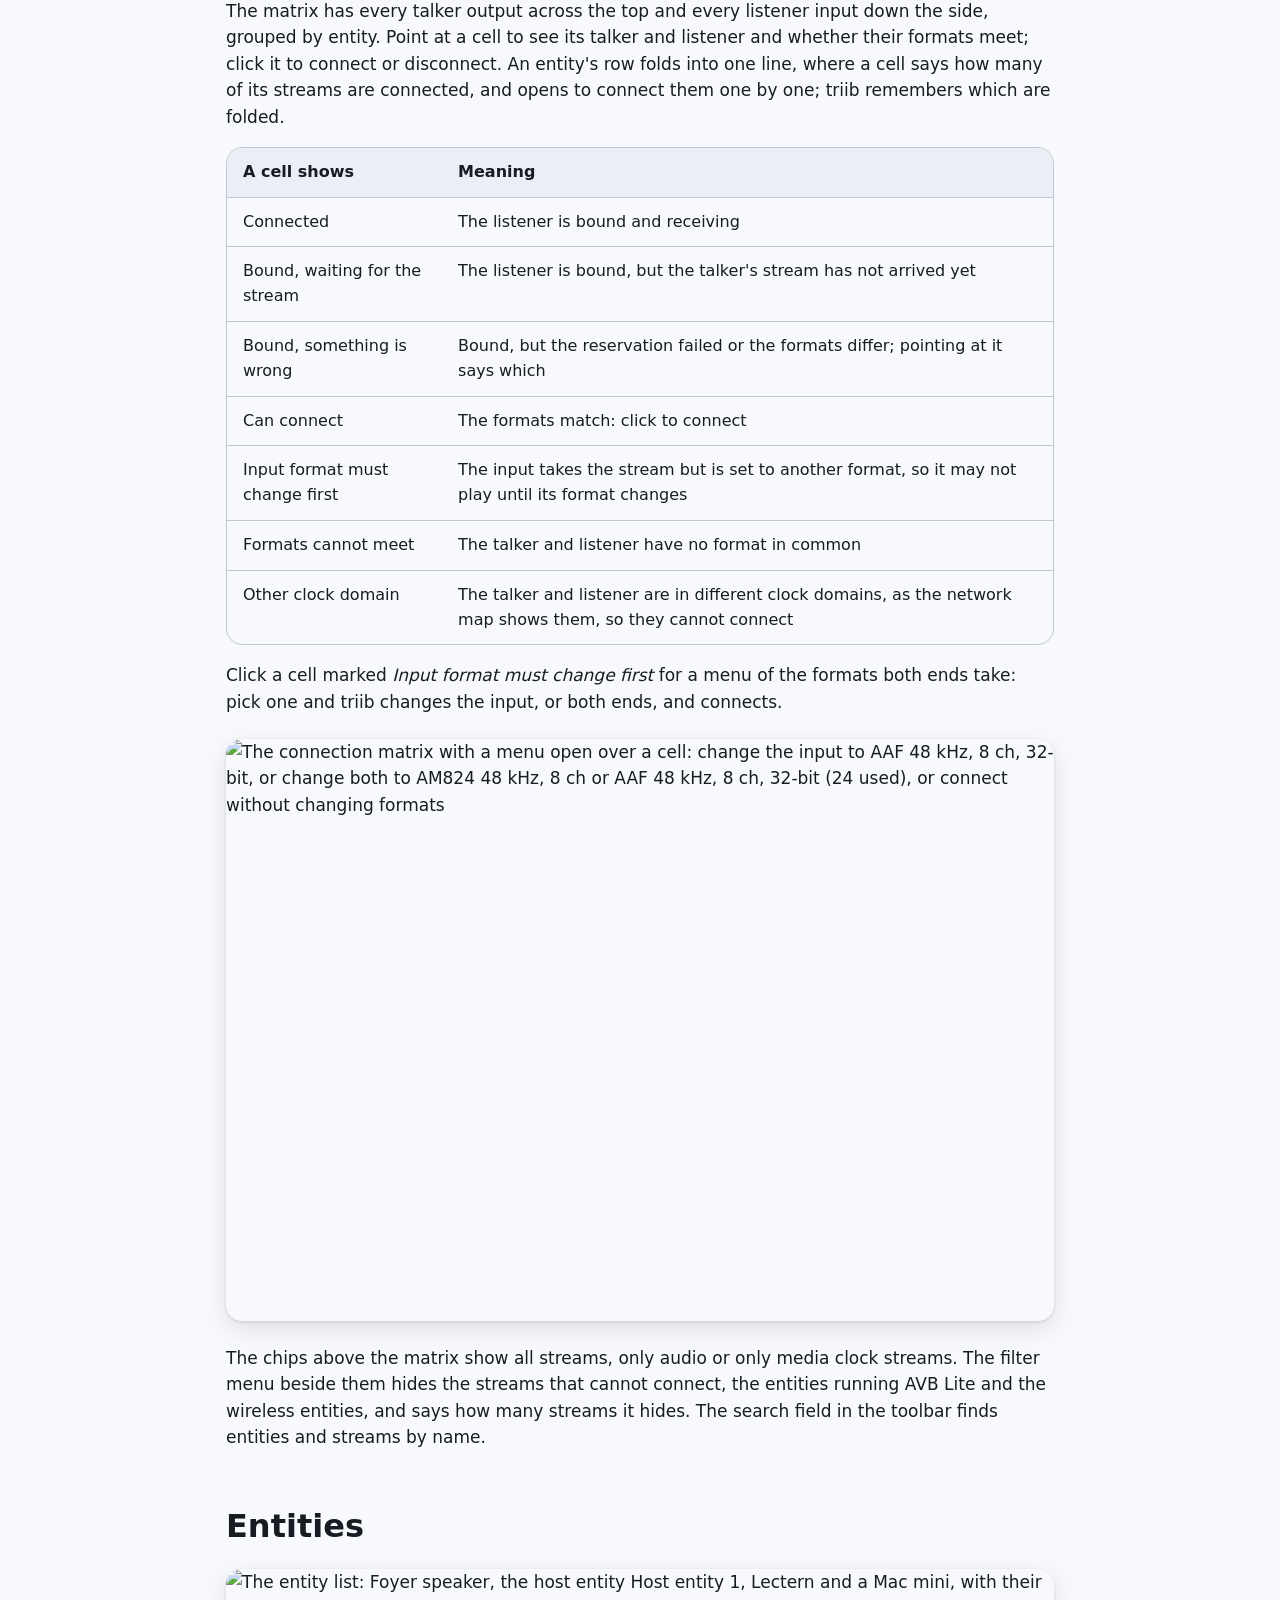
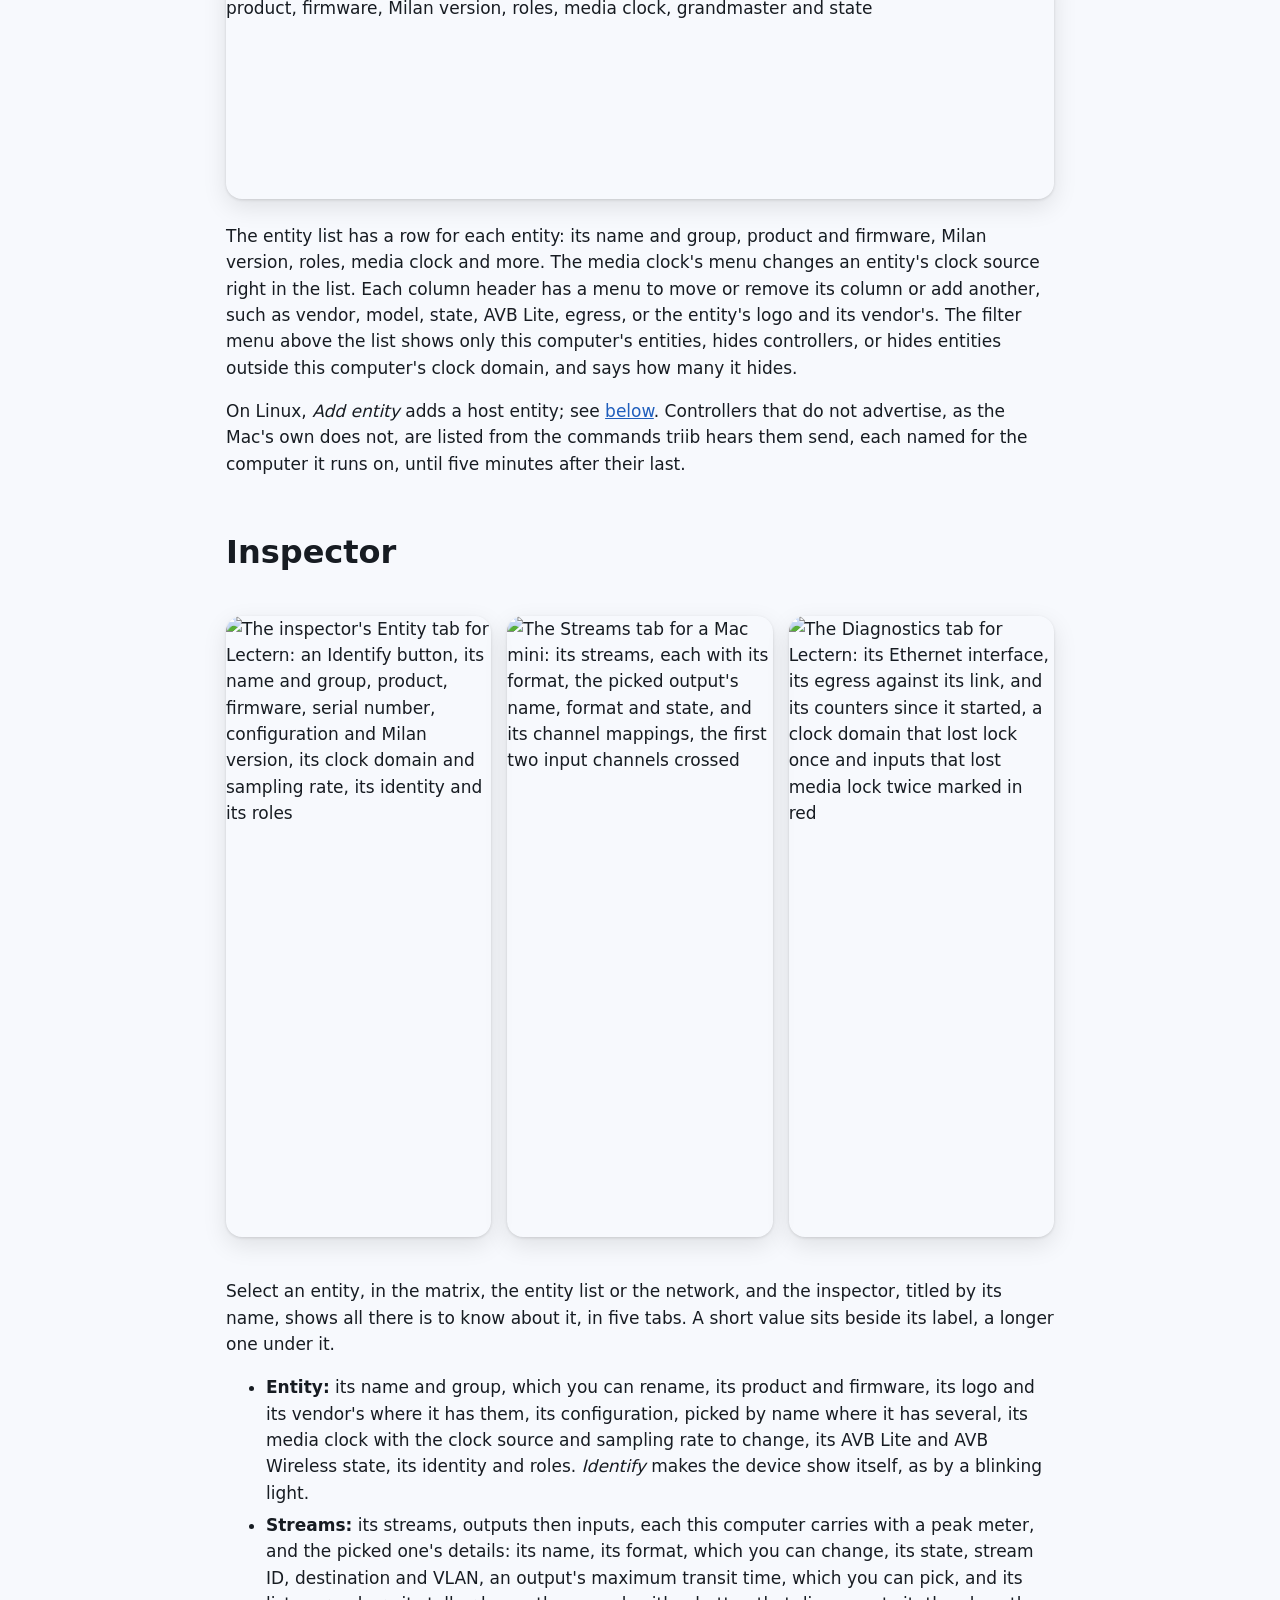
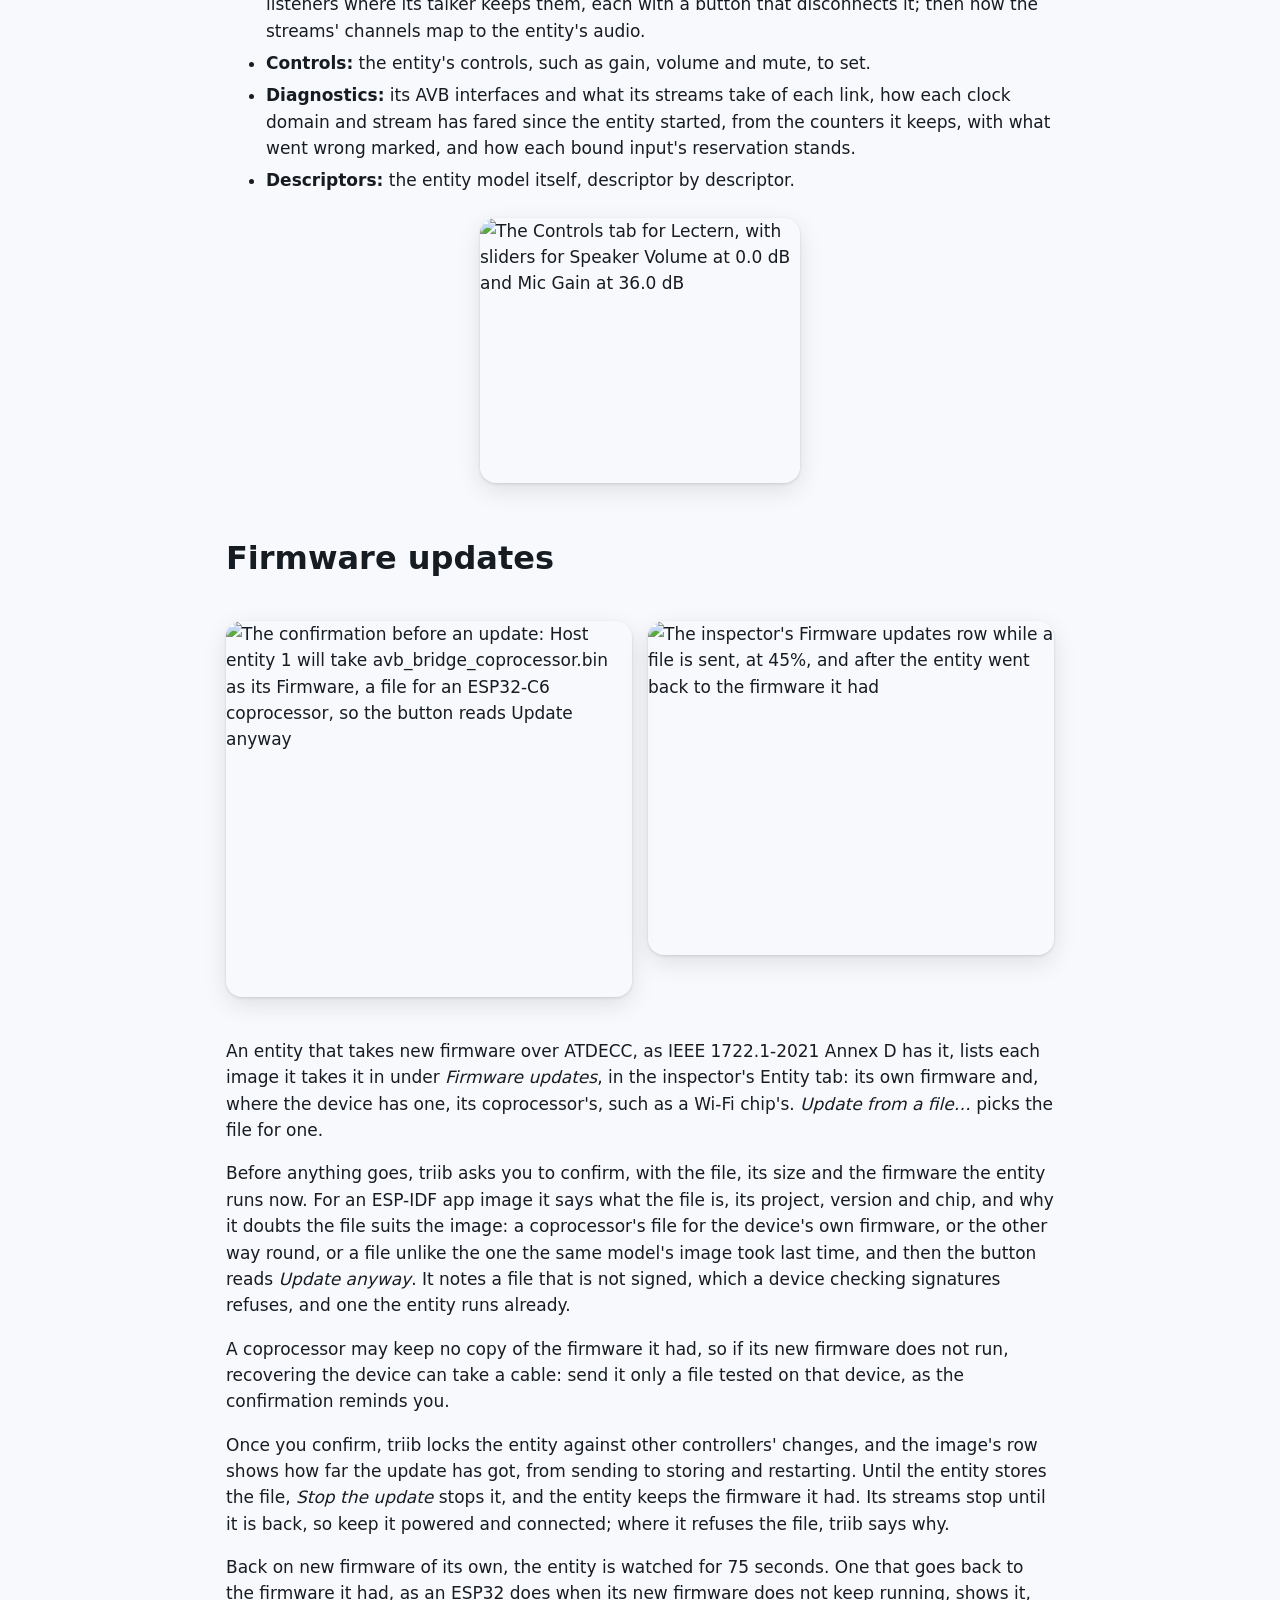
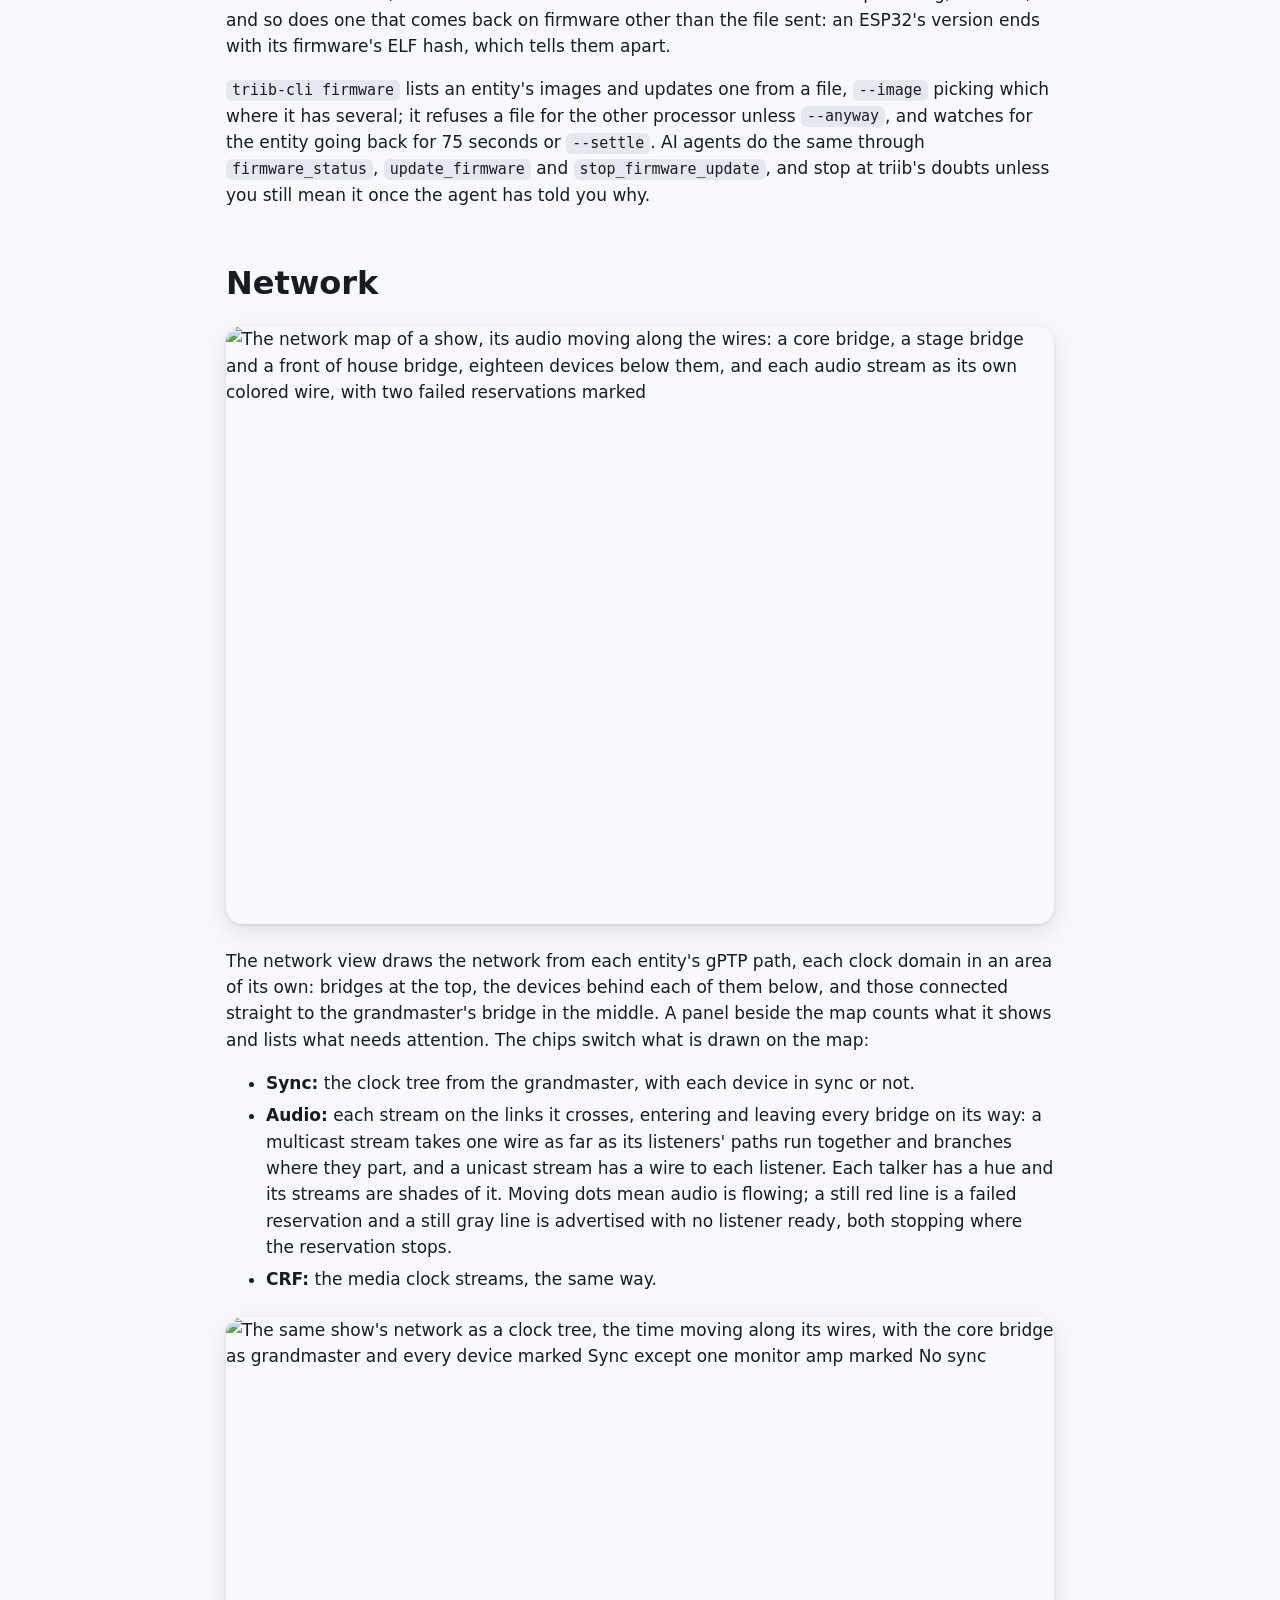
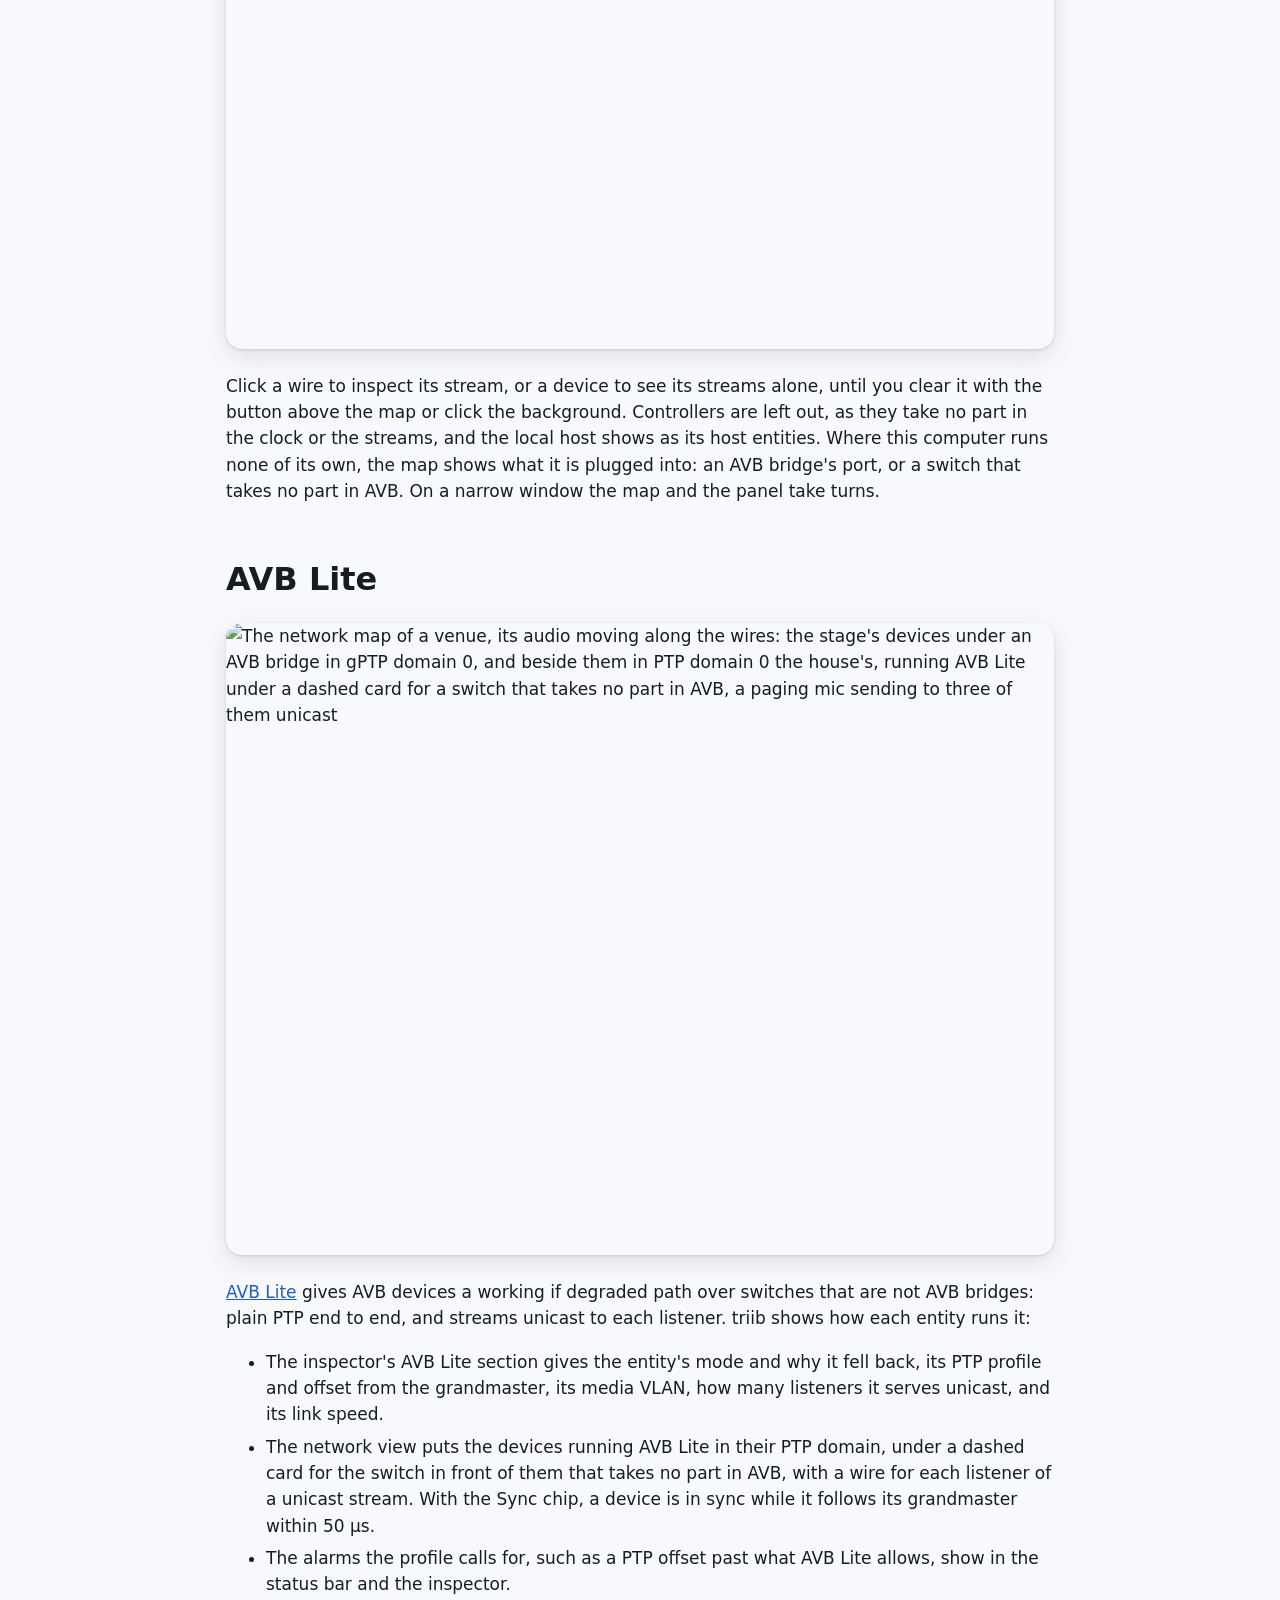
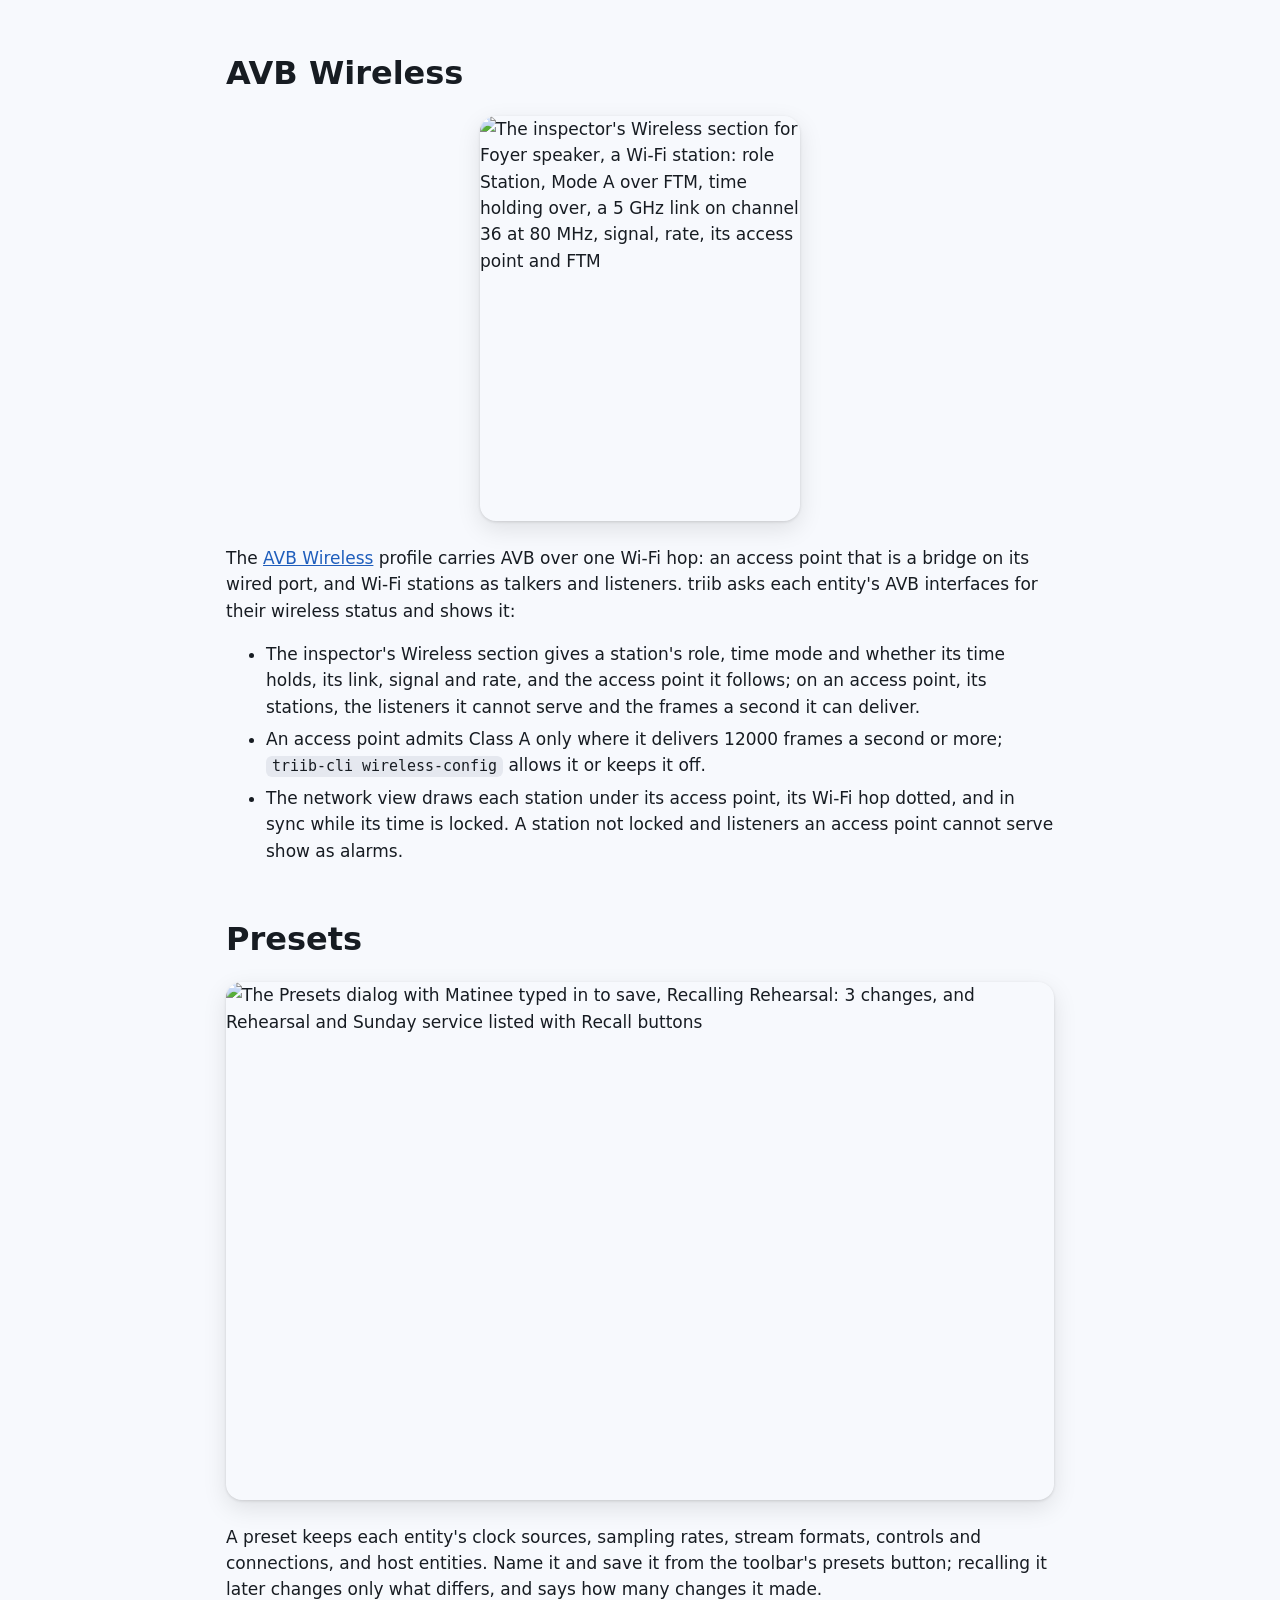
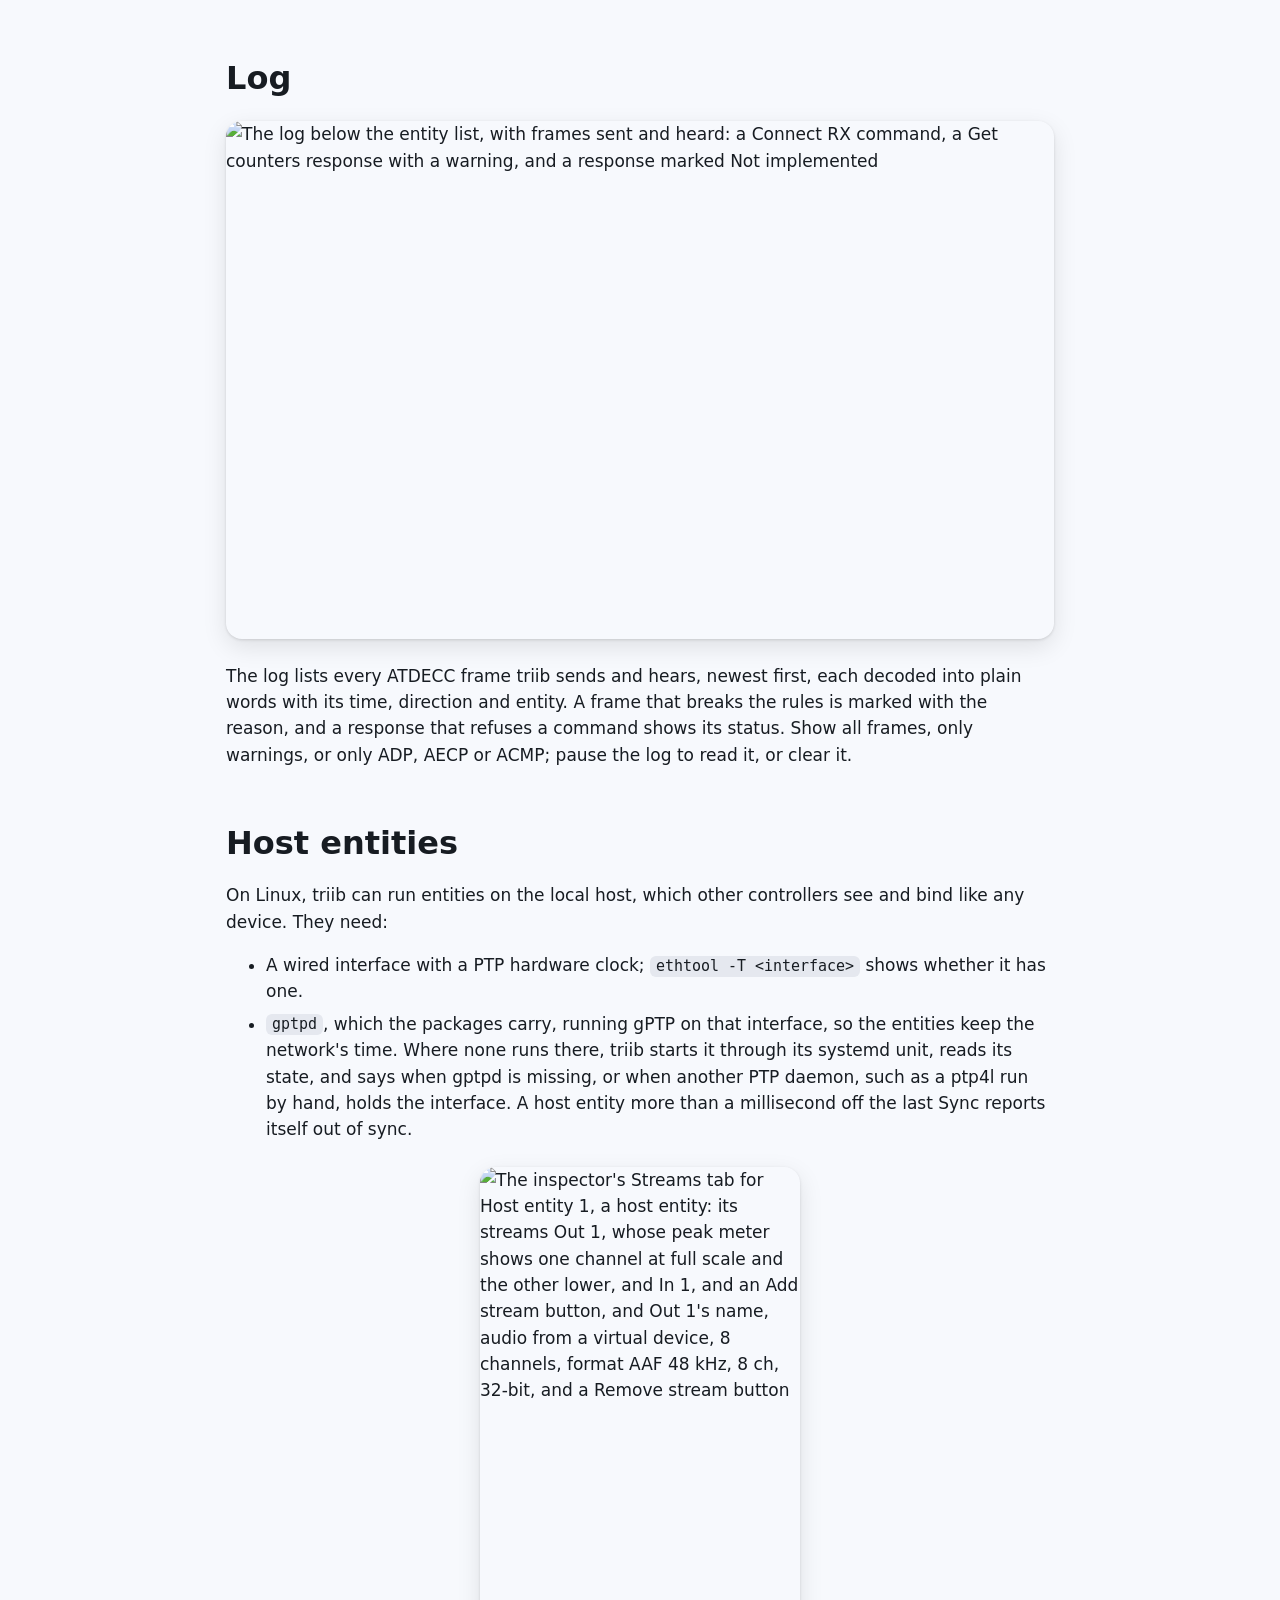
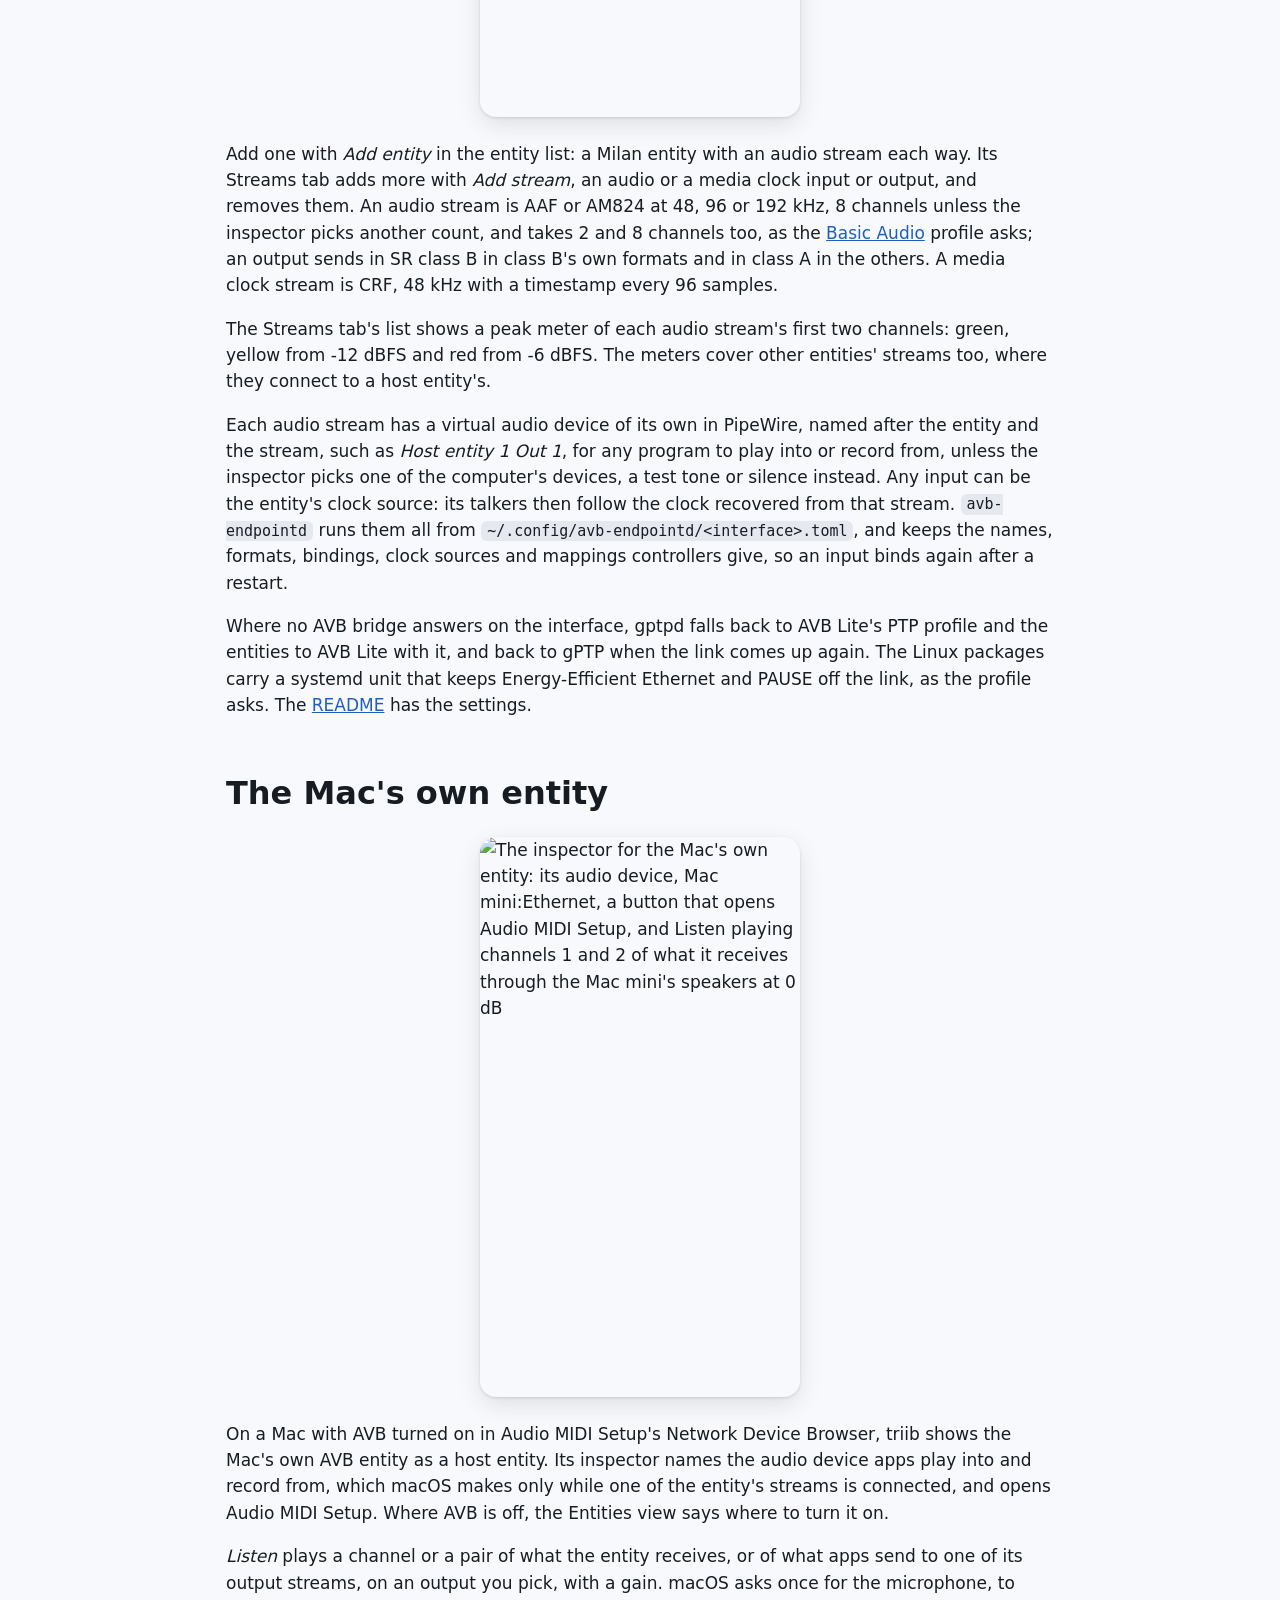
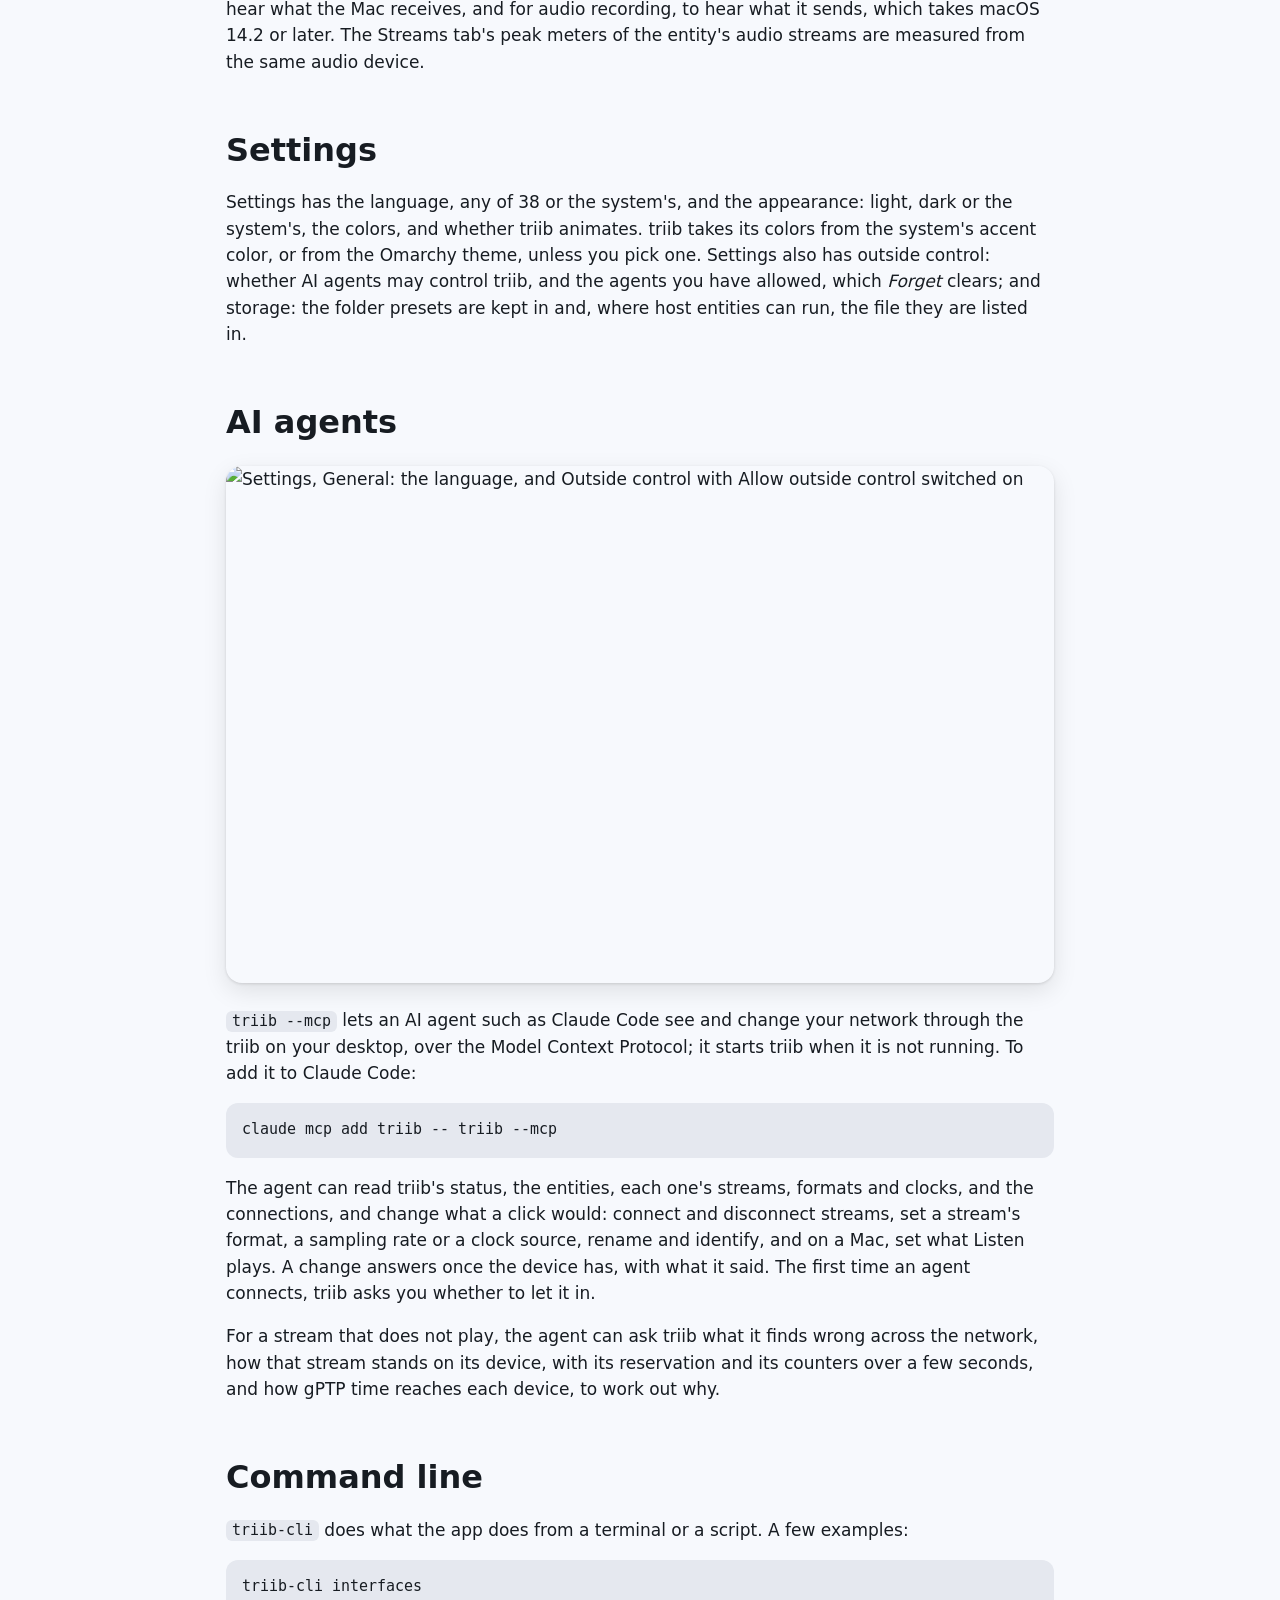
==== commit 9ad70dfa: "docs: the tour covers firmware updates - a Firmware updates section: the inspector's images, a devic" ====
--- a/site/guide.html
+++ b/site/guide.html
@@ -30,6 +30,7 @@
 <li><a href="#connections">Connections</a></li>
 <li><a href="#entities">Entities</a></li>
 <li><a href="#inspector">Inspector</a></li>
+<li><a href="#firmware">Firmware updates</a></li>
 <li><a href="#network">Network</a></li>
 <li><a href="#avb-lite">AVB Lite</a></li>
 <li><a href="#avb-wireless">AVB Wireless</a></li>
@@ -87,6 +88,18 @@
 <li><strong>Descriptors:</strong> the entity model itself, descriptor by descriptor.</li>
 </ul>
 <figure class="panel"><img class="shot" src="screenshots/controls.png" alt="The Controls tab for Lectern, with sliders for Speaker Volume at 0.0 dB and Mic Gain at 36.0 dB" width="640" height="530" loading="lazy"></figure>
+
+<h2 id="firmware">Firmware updates</h2>
+<div class="gallery">
+<figure><img class="shot" src="screenshots/firmware-confirm.png" alt="The confirmation before an update: Host entity 1 will take avb_bridge_coprocessor.bin as its Firmware, a file for an ESP32-C6 coprocessor, so the button reads Update anyway" width="816" height="756" loading="lazy"></figure>
+<figure><img class="shot" src="screenshots/firmware.png" alt="The inspector's Firmware updates row while a file is sent, at 45%, and after the entity went back to the firmware it had" width="624" height="514" loading="lazy"></figure>
+</div>
+<p>An entity that takes new firmware over ATDECC, as IEEE 1722.1-2021 Annex D has it, lists each image it takes it in under <em>Firmware updates</em>, in the inspector's Entity tab: its own firmware and, where the device has one, its coprocessor's, such as a Wi-Fi chip's. <em>Update from a file…</em> picks the file for one.</p>
+<p>Before anything goes, triib asks you to confirm, with the file, its size and the firmware the entity runs now. For an ESP-IDF app image it says what the file is, its project, version and chip, and why it doubts the file suits the image: a coprocessor's file for the device's own firmware, or the other way round, or a file unlike the one the same model's image took last time, and then the button reads <em>Update anyway</em>. It notes a file that is not signed, which a device checking signatures refuses, and one the entity runs already.</p>
+<p>A coprocessor may keep no copy of the firmware it had, so if its new firmware does not run, recovering the device can take a cable: send it only a file tested on that device, as the confirmation reminds you.</p>
+<p>Once you confirm, triib locks the entity against other controllers' changes, and the image's row shows how far the update has got, from sending to storing and restarting. Until the entity stores the file, <em>Stop the update</em> stops it, and the entity keeps the firmware it had. Its streams stop until it is back, so keep it powered and connected; where it refuses the file, triib says why.</p>
+<p>Back on new firmware of its own, the entity is watched for 75 seconds. One that goes back to the firmware it had, as an ESP32 does when its new firmware does not keep running, shows it, and so does one that comes back on firmware other than the file sent: an ESP32's version ends with its firmware's ELF hash, which tells them apart.</p>
+<p><code>triib-cli firmware</code> lists an entity's images and updates one from a file, <code>--image</code> picking which where it has several; it refuses a file for the other processor unless <code>--anyway</code>, and watches for the entity going back for 75 seconds or <code>--settle</code>. AI agents do the same through <code>firmware_status</code>, <code>update_firmware</code> and <code>stop_firmware_update</code>, and stop at triib's doubts unless you still mean it once the agent has told you why.</p>
 
 <h2 id="network">Network</h2>
 <figure><img class="shot" src="screenshots/network.gif" alt="The network map of a show, its audio moving along the wires: a core bridge, a stage bridge and a front of house bridge, eighteen devices below them, and each audio stream as its own colored wire, with two failed reservations marked" width="1360" height="981" loading="lazy"></figure>
@@ -158,7 +171,8 @@
 triib-cli discover enp2s0
 triib-cli connect enp2s0 &lt;talker-id&gt;:0 &lt;listener-id&gt;:0
 triib-cli rate enp2s0 &lt;entity-id&gt; 0 96000
-triib-cli identify enp2s0 &lt;entity-id&gt;</code></pre>
+triib-cli identify enp2s0 &lt;entity-id&gt;
+triib-cli firmware enp2s0 &lt;entity-id&gt; firmware.bin</code></pre>
 <p>Run it with no arguments for every command; the <a href="https://github.com/scrambletoolsllc/triib#building">README</a> lists them too.</p>
 </main>
 
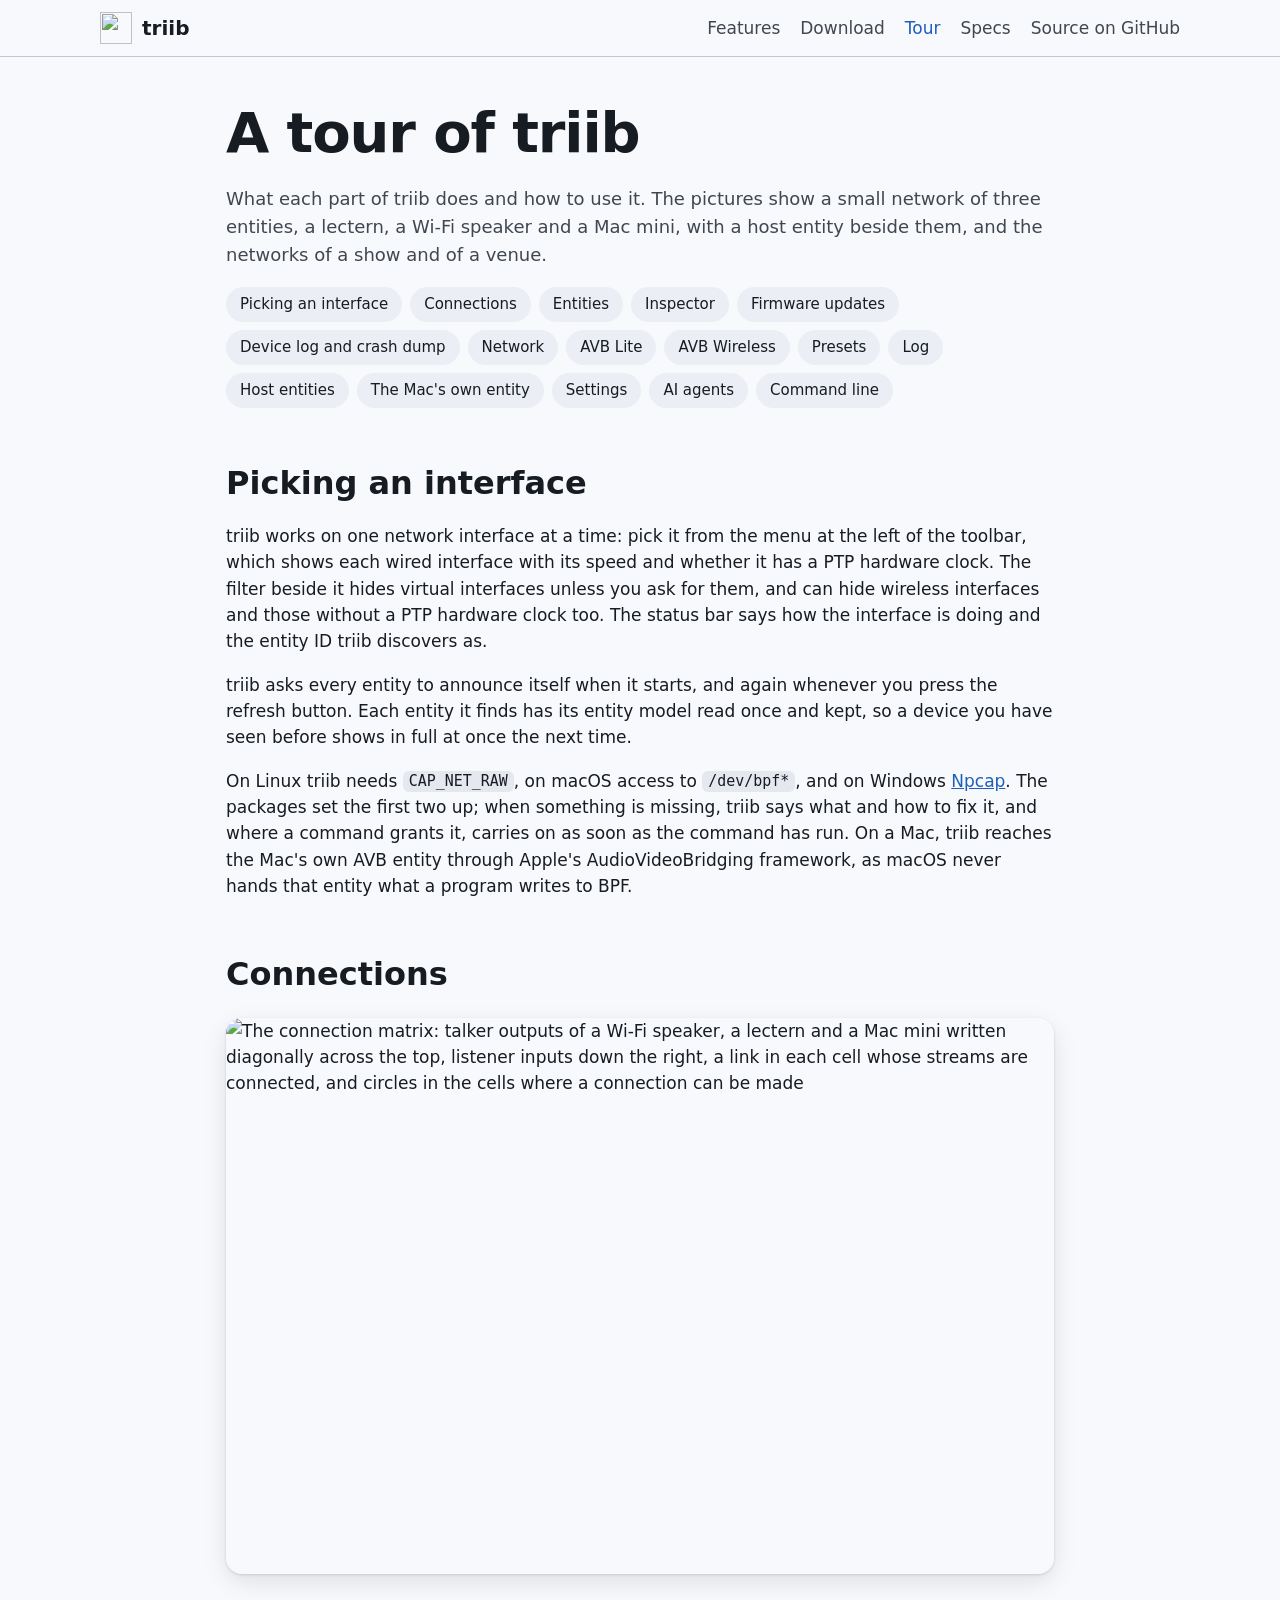
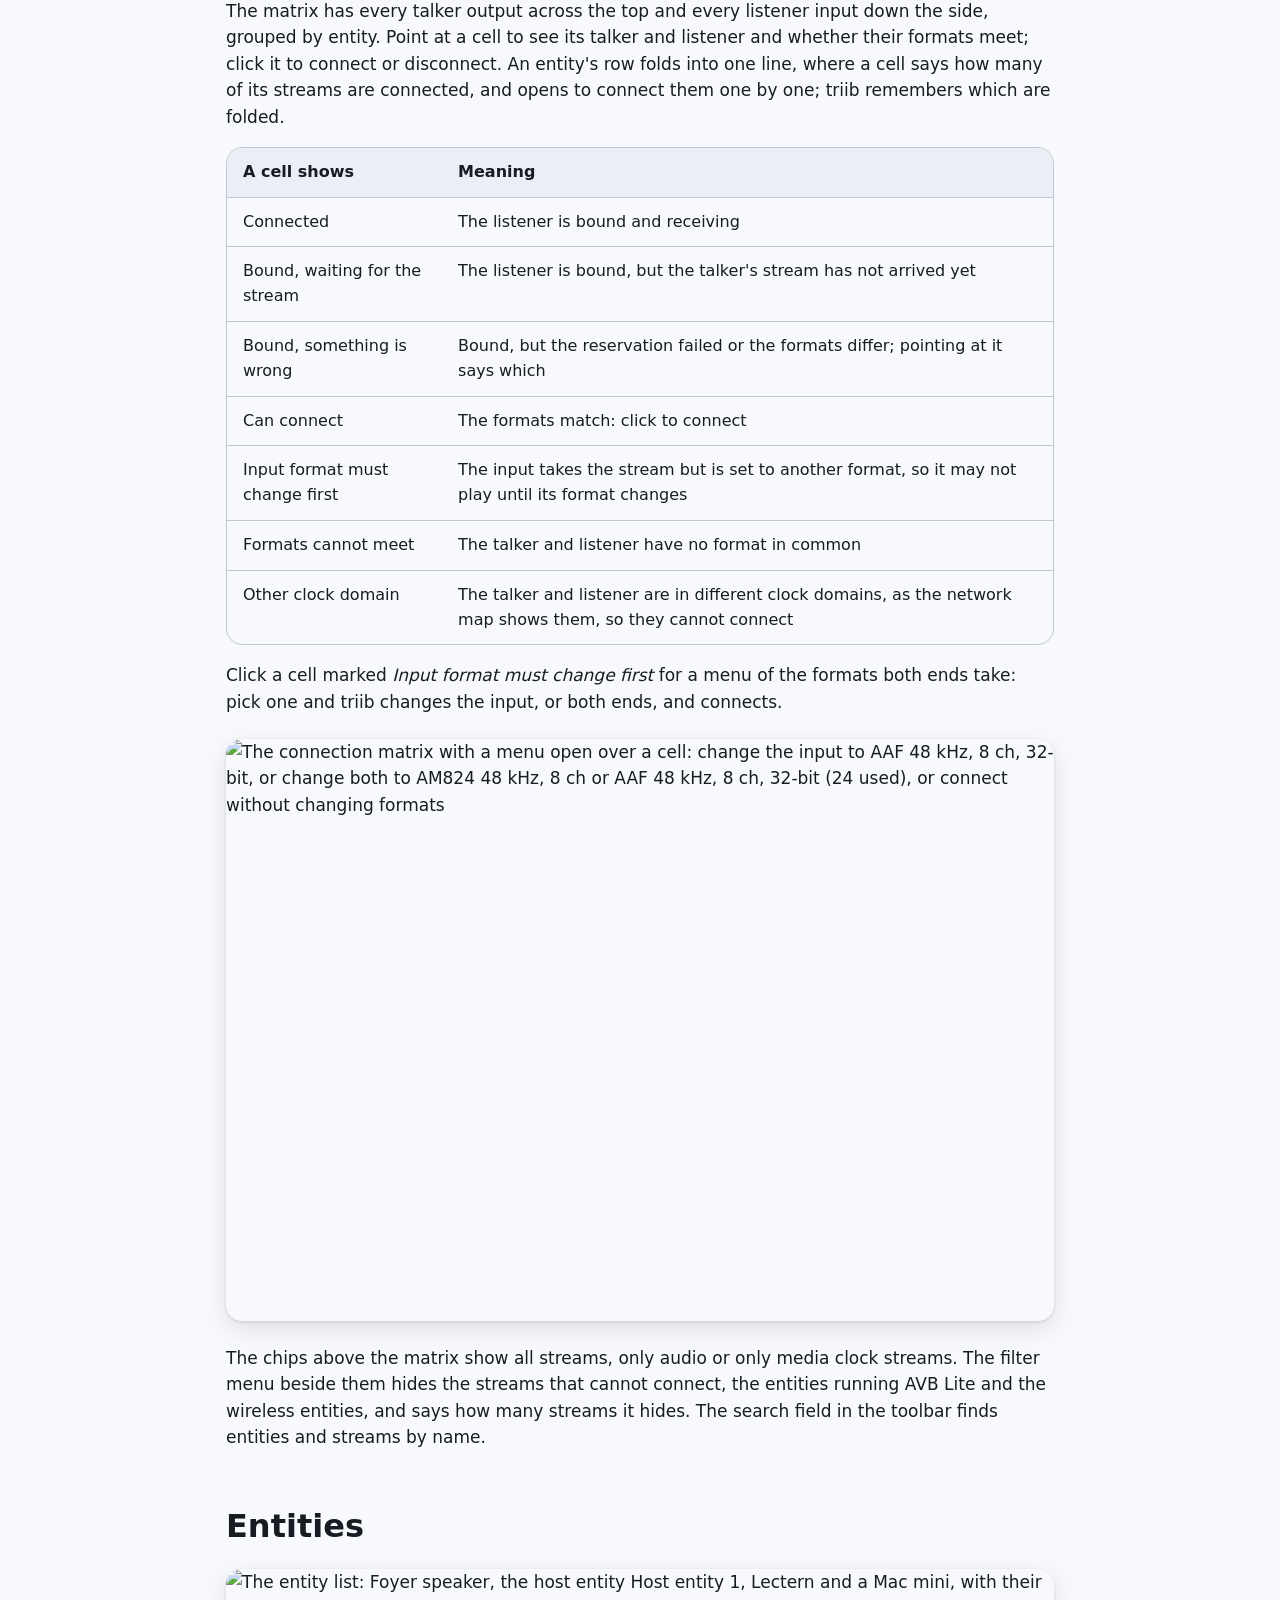
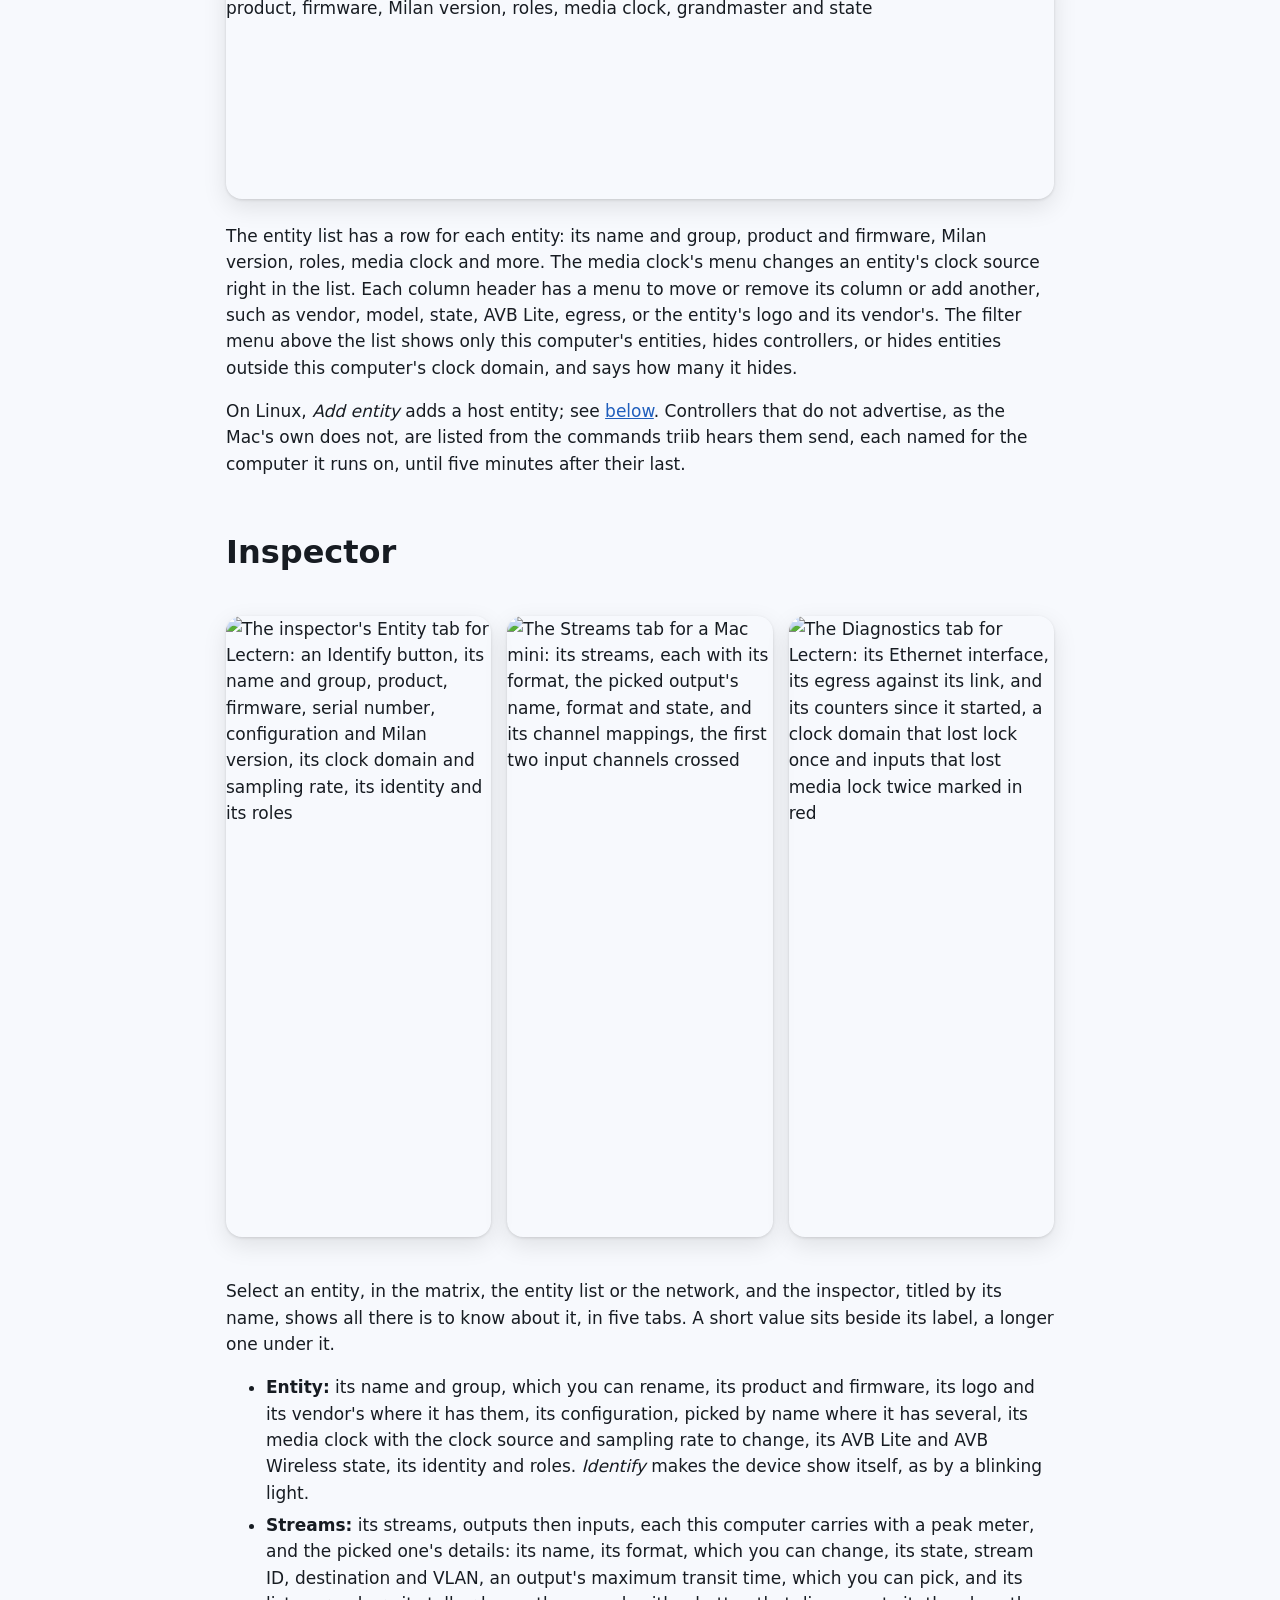
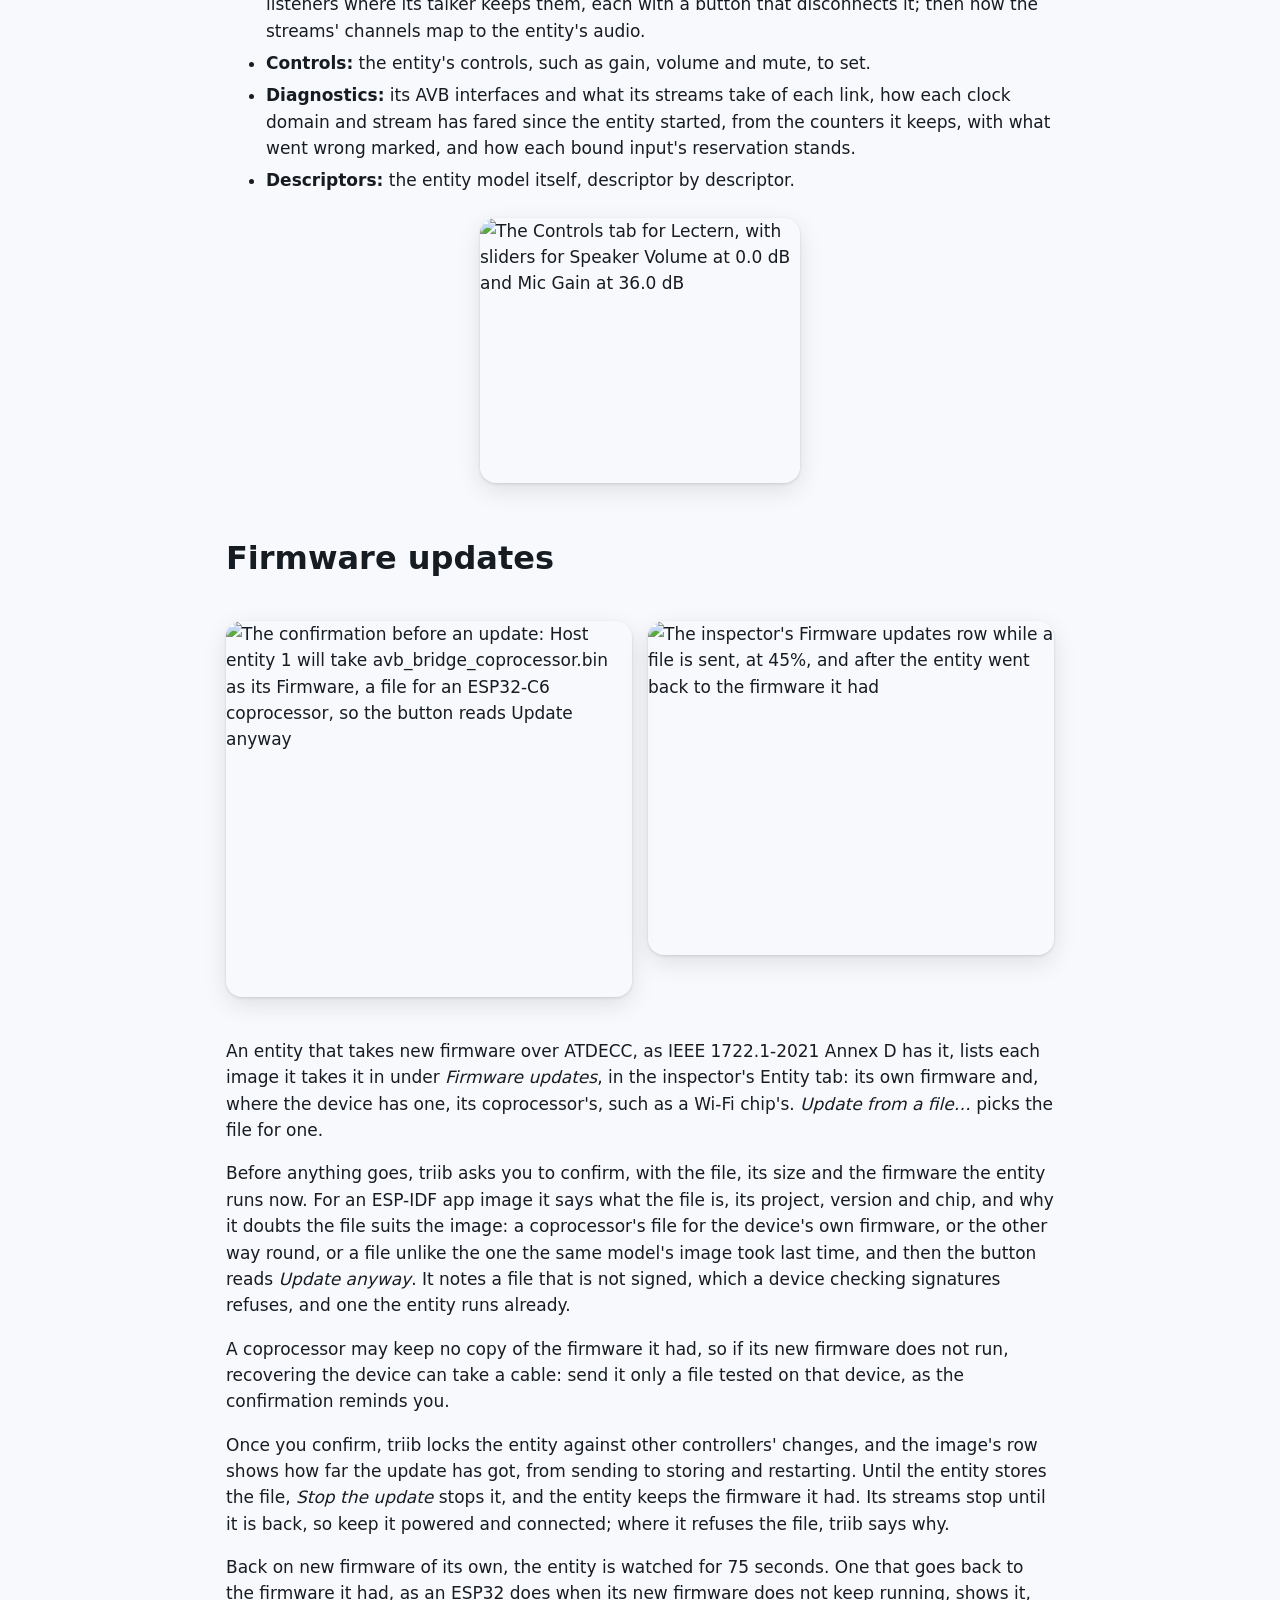
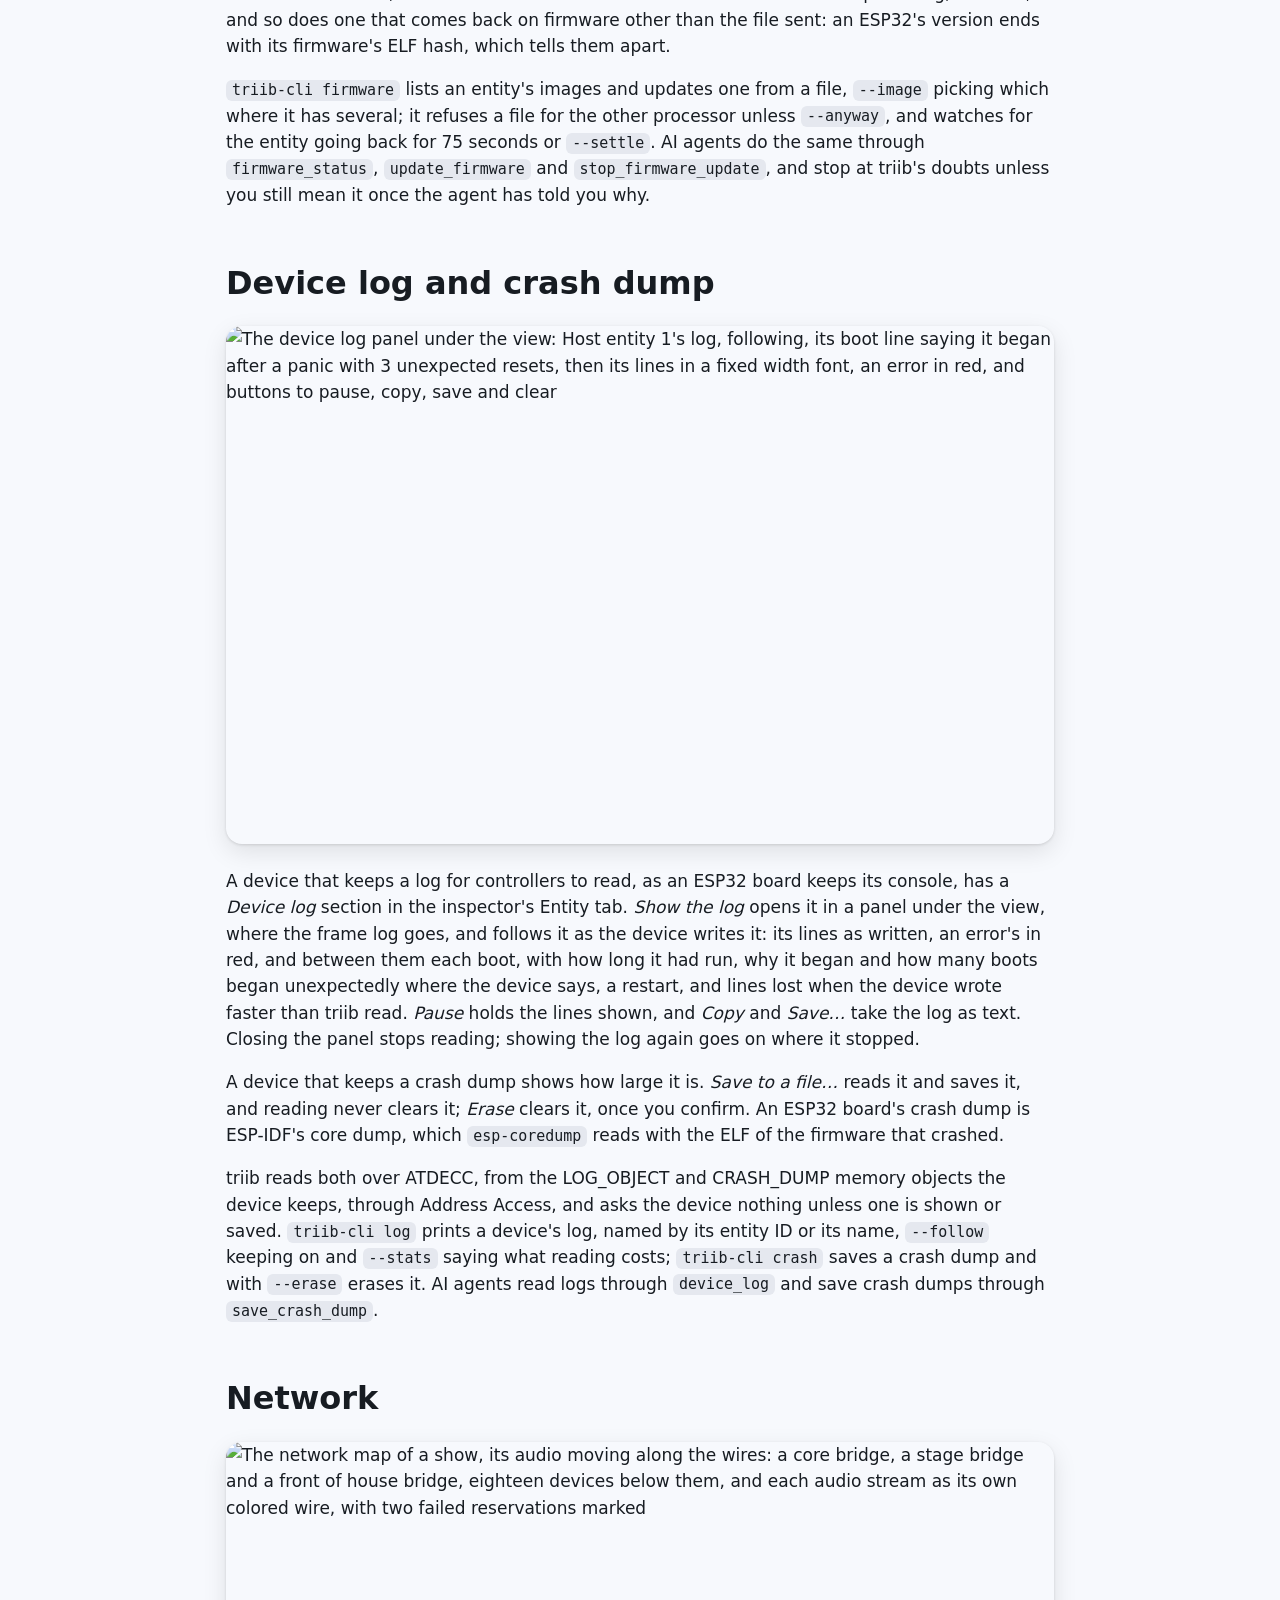
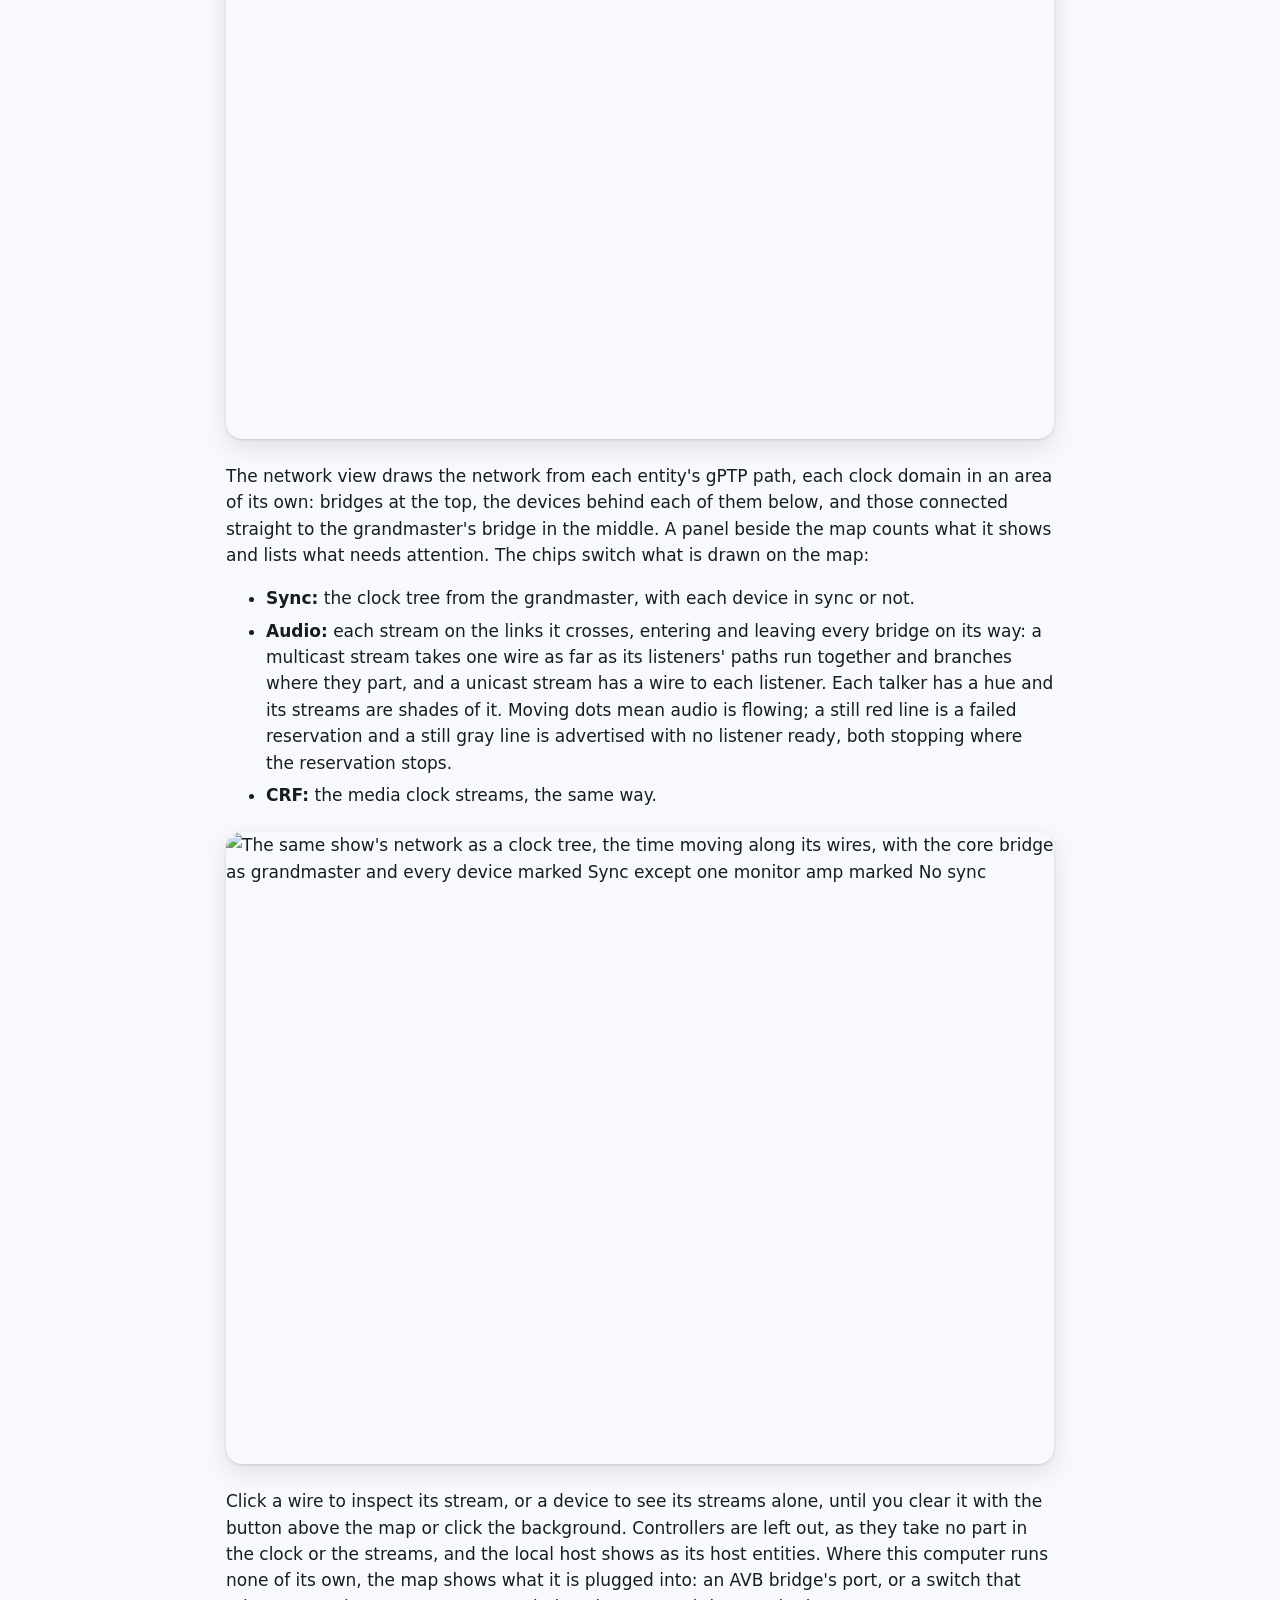
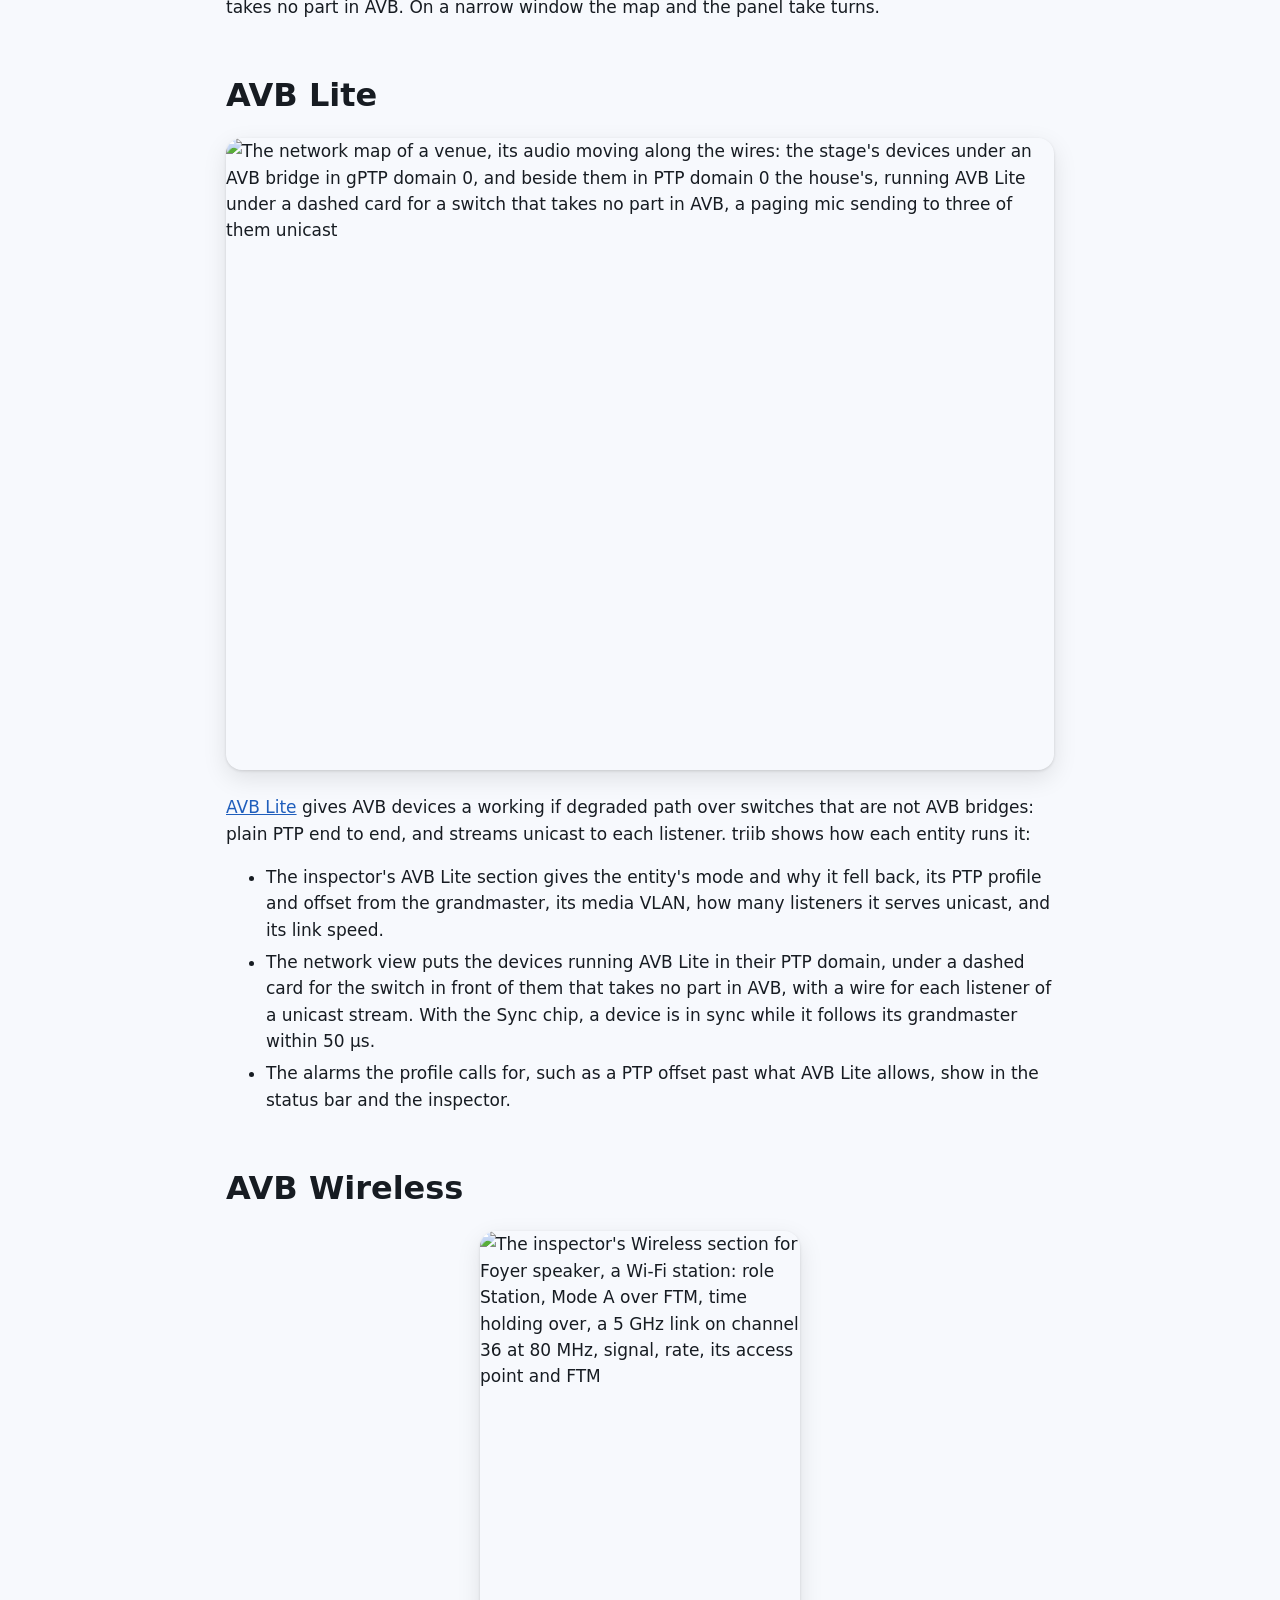
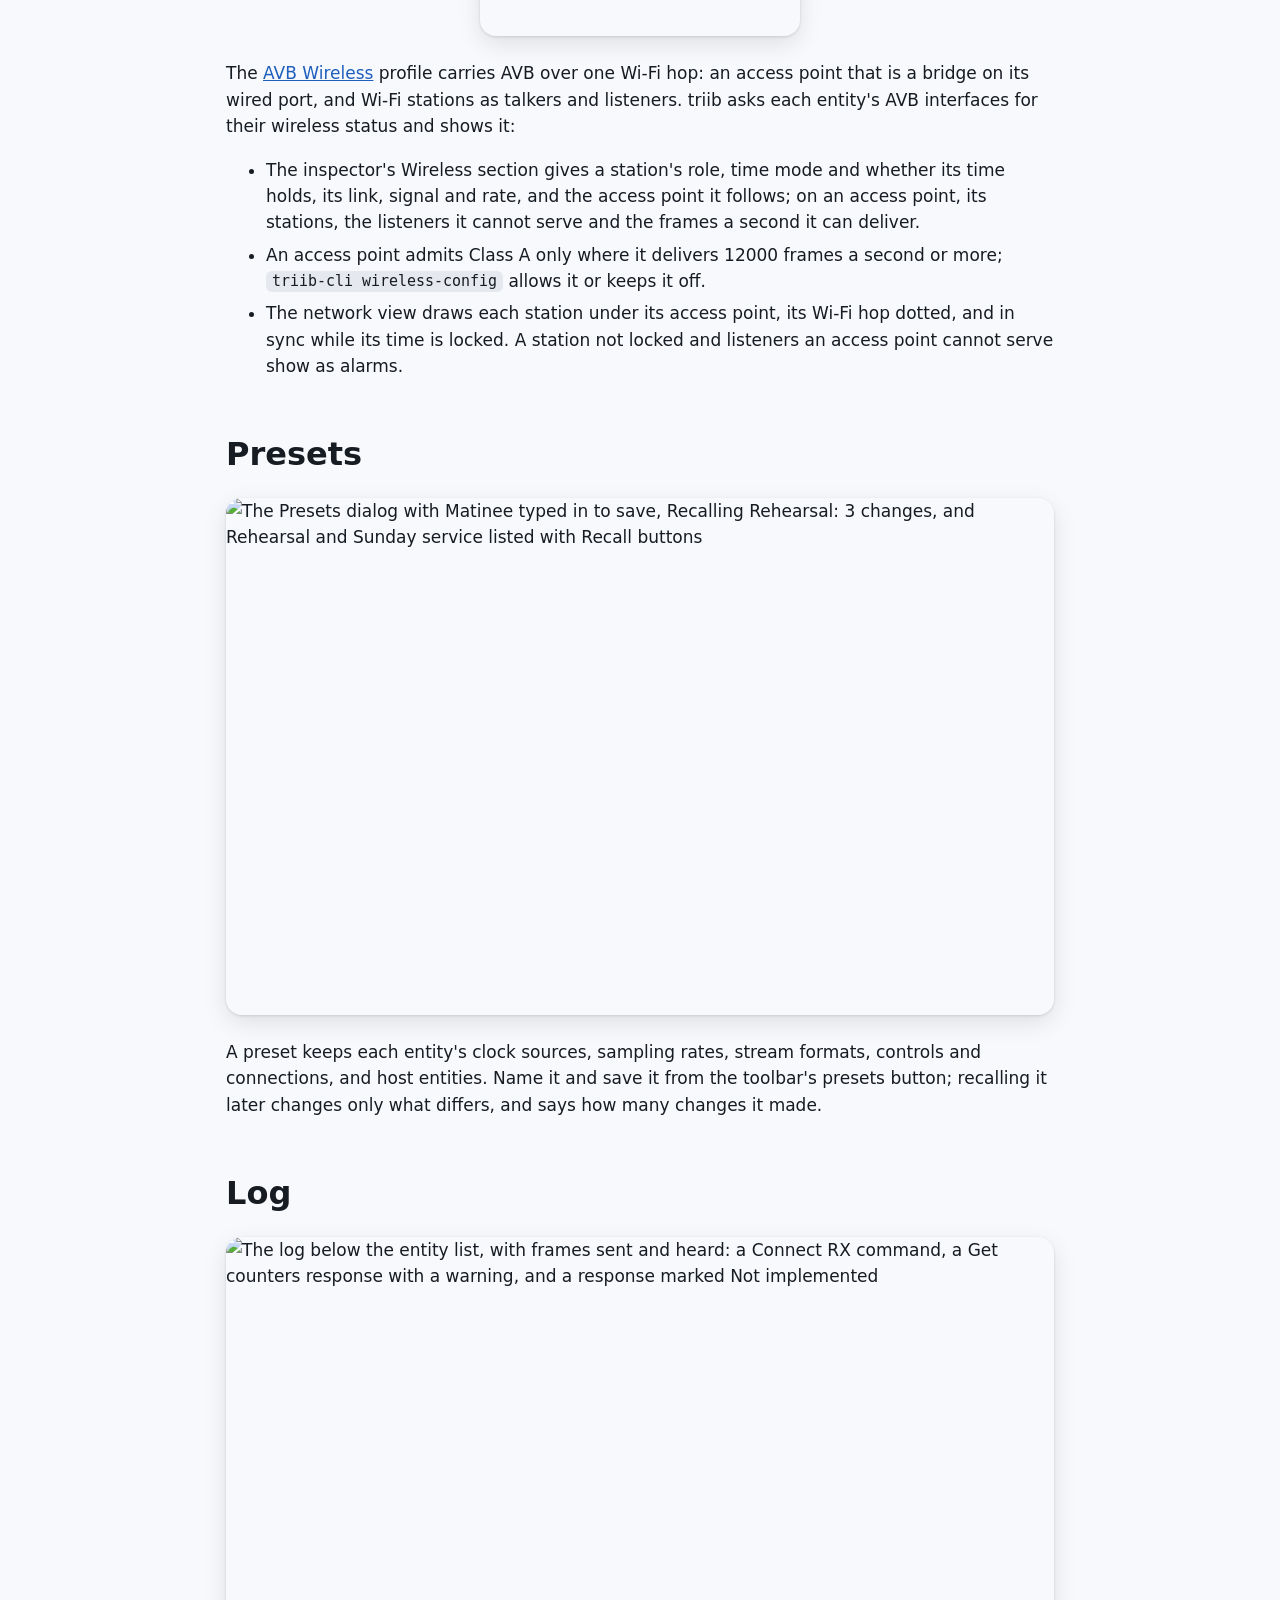
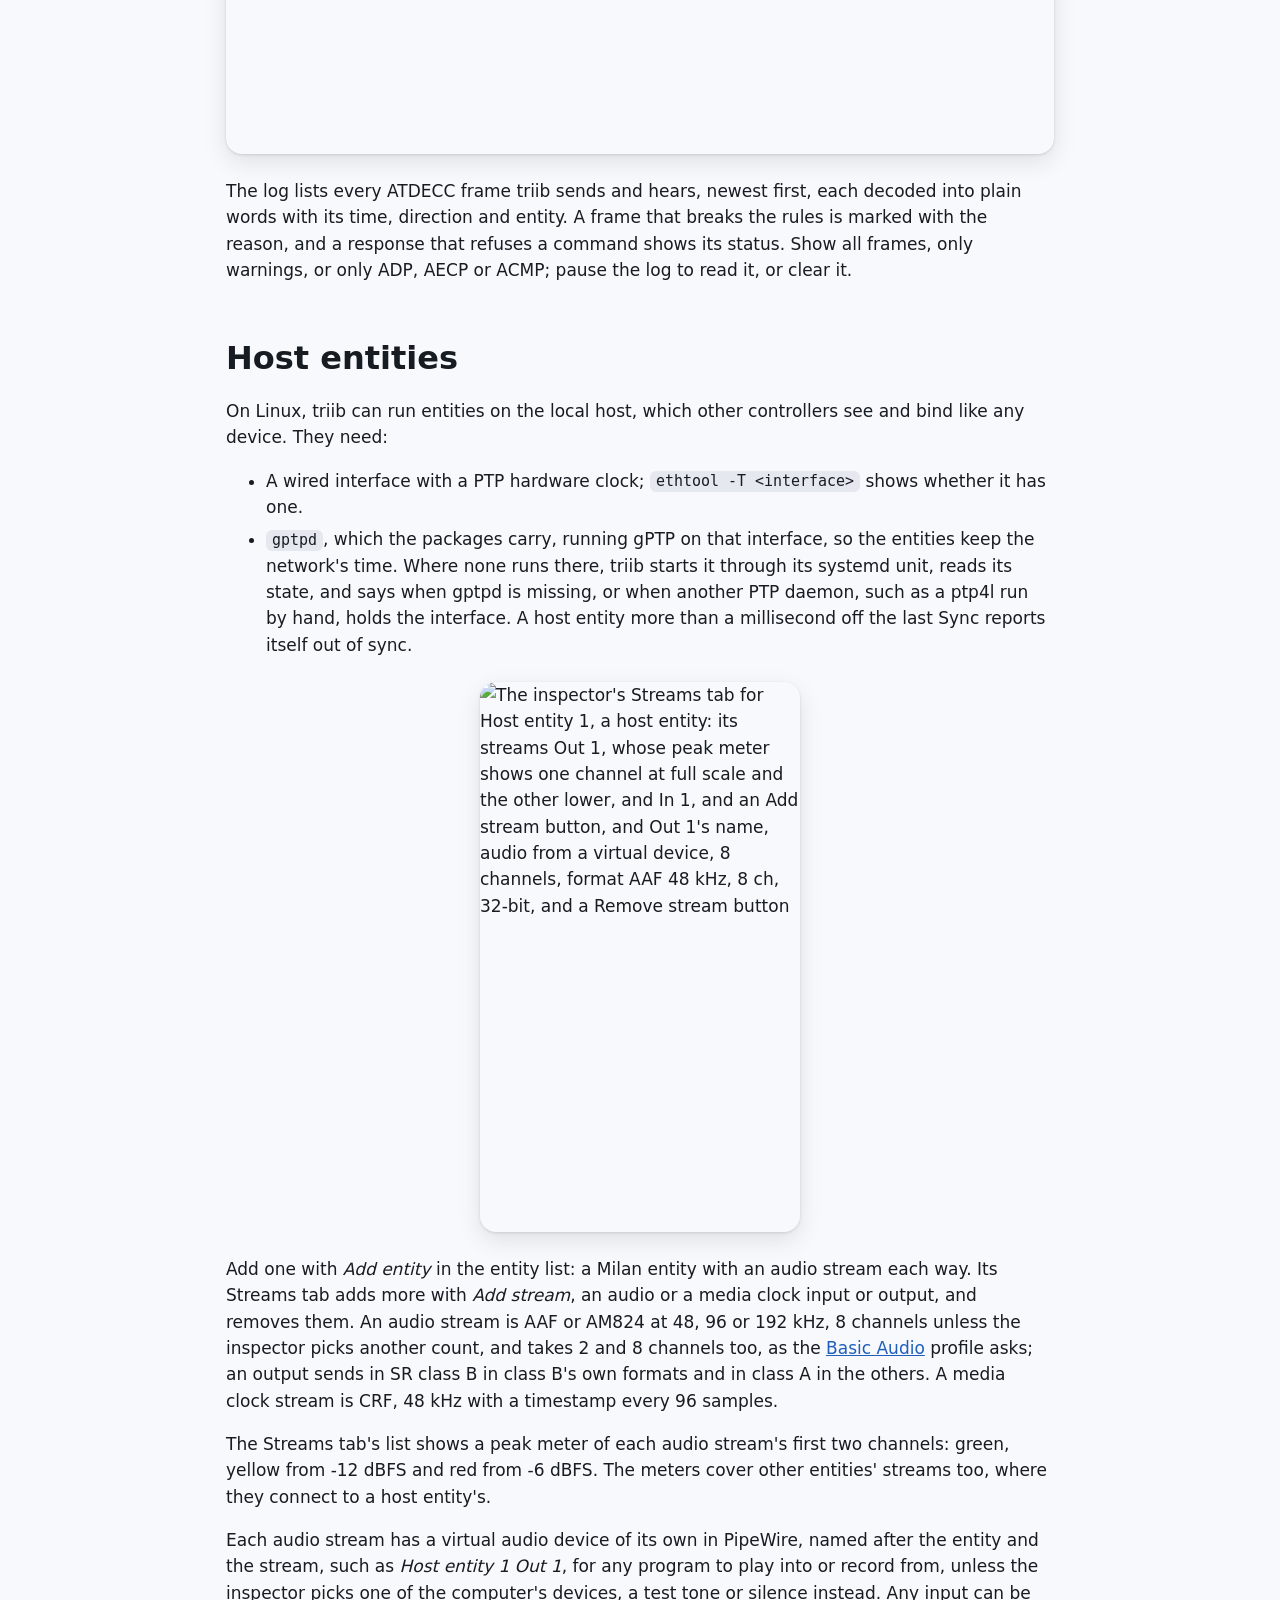
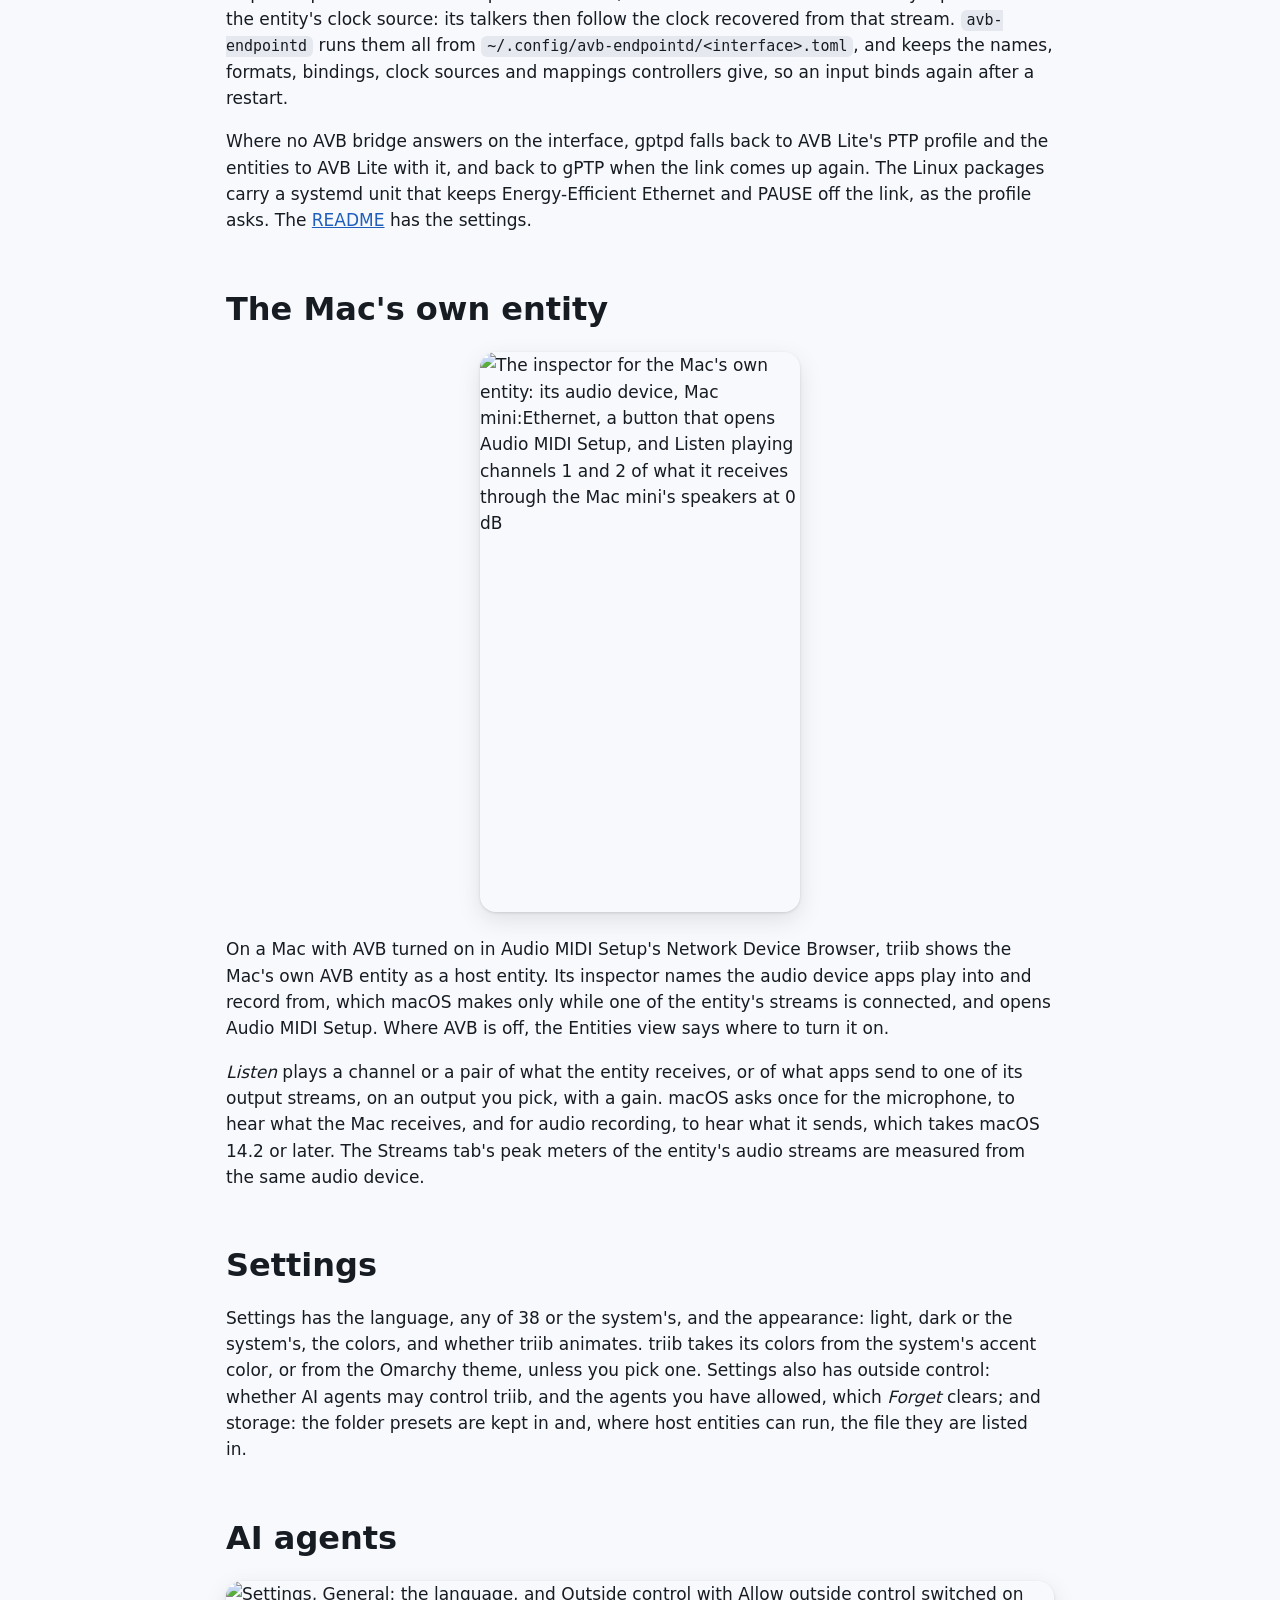
==== commit 3d1a1e02: "feat: device logs and crash dumps - Read a device's log and crash dump over ATDECC, from the LOG_OBJ" ====
--- a/site/guide.html
+++ b/site/guide.html
@@ -31,6 +31,7 @@
 <li><a href="#entities">Entities</a></li>
 <li><a href="#inspector">Inspector</a></li>
 <li><a href="#firmware">Firmware updates</a></li>
+<li><a href="#device-log">Device log and crash dump</a></li>
 <li><a href="#network">Network</a></li>
 <li><a href="#avb-lite">AVB Lite</a></li>
 <li><a href="#avb-wireless">AVB Wireless</a></li>
@@ -100,6 +101,12 @@
 <p>Once you confirm, triib locks the entity against other controllers' changes, and the image's row shows how far the update has got, from sending to storing and restarting. Until the entity stores the file, <em>Stop the update</em> stops it, and the entity keeps the firmware it had. Its streams stop until it is back, so keep it powered and connected; where it refuses the file, triib says why.</p>
 <p>Back on new firmware of its own, the entity is watched for 75 seconds. One that goes back to the firmware it had, as an ESP32 does when its new firmware does not keep running, shows it, and so does one that comes back on firmware other than the file sent: an ESP32's version ends with its firmware's ELF hash, which tells them apart.</p>
 <p><code>triib-cli firmware</code> lists an entity's images and updates one from a file, <code>--image</code> picking which where it has several; it refuses a file for the other processor unless <code>--anyway</code>, and watches for the entity going back for 75 seconds or <code>--settle</code>. AI agents do the same through <code>firmware_status</code>, <code>update_firmware</code> and <code>stop_firmware_update</code>, and stop at triib's doubts unless you still mean it once the agent has told you why.</p>
+
+<h2 id="device-log">Device log and crash dump</h2>
+<figure><img class="shot" src="screenshots/device-log.png" alt="The device log panel under the view: Host entity 1's log, following, its boot line saying it began after a panic with 3 unexpected resets, then its lines in a fixed width font, an error in red, and buttons to pause, copy, save and clear" width="1360" height="850" loading="lazy"></figure>
+<p>A device that keeps a log for controllers to read, as an ESP32 board keeps its console, has a <em>Device log</em> section in the inspector's Entity tab. <em>Show the log</em> opens it in a panel under the view, where the frame log goes, and follows it as the device writes it: its lines as written, an error's in red, and between them each boot, with how long it had run, why it began and how many boots began unexpectedly where the device says, a restart, and lines lost when the device wrote faster than triib read. <em>Pause</em> holds the lines shown, and <em>Copy</em> and <em>Save…</em> take the log as text. Closing the panel stops reading; showing the log again goes on where it stopped.</p>
+<p>A device that keeps a crash dump shows how large it is. <em>Save to a file…</em> reads it and saves it, and reading never clears it; <em>Erase</em> clears it, once you confirm. An ESP32 board's crash dump is ESP-IDF's core dump, which <code>esp-coredump</code> reads with the ELF of the firmware that crashed.</p>
+<p>triib reads both over ATDECC, from the LOG_OBJECT and CRASH_DUMP memory objects the device keeps, through Address Access, and asks the device nothing unless one is shown or saved. <code>triib-cli log</code> prints a device's log, named by its entity ID or its name, <code>--follow</code> keeping on and <code>--stats</code> saying what reading costs; <code>triib-cli crash</code> saves a crash dump and with <code>--erase</code> erases it. AI agents read logs through <code>device_log</code> and save crash dumps through <code>save_crash_dump</code>.</p>
 
 <h2 id="network">Network</h2>
 <figure><img class="shot" src="screenshots/network.gif" alt="The network map of a show, its audio moving along the wires: a core bridge, a stage bridge and a front of house bridge, eighteen devices below them, and each audio stream as its own colored wire, with two failed reservations marked" width="1360" height="981" loading="lazy"></figure>
@@ -172,7 +179,8 @@
 triib-cli connect enp2s0 &lt;talker-id&gt;:0 &lt;listener-id&gt;:0
 triib-cli rate enp2s0 &lt;entity-id&gt; 0 96000
 triib-cli identify enp2s0 &lt;entity-id&gt;
-triib-cli firmware enp2s0 &lt;entity-id&gt; firmware.bin</code></pre>
+triib-cli firmware enp2s0 &lt;entity-id&gt; firmware.bin
+triib-cli log enp2s0 esp-mic --follow</code></pre>
 <p>Run it with no arguments for every command; the <a href="https://github.com/scrambletoolsllc/triib#building">README</a> lists them too.</p>
 </main>
 
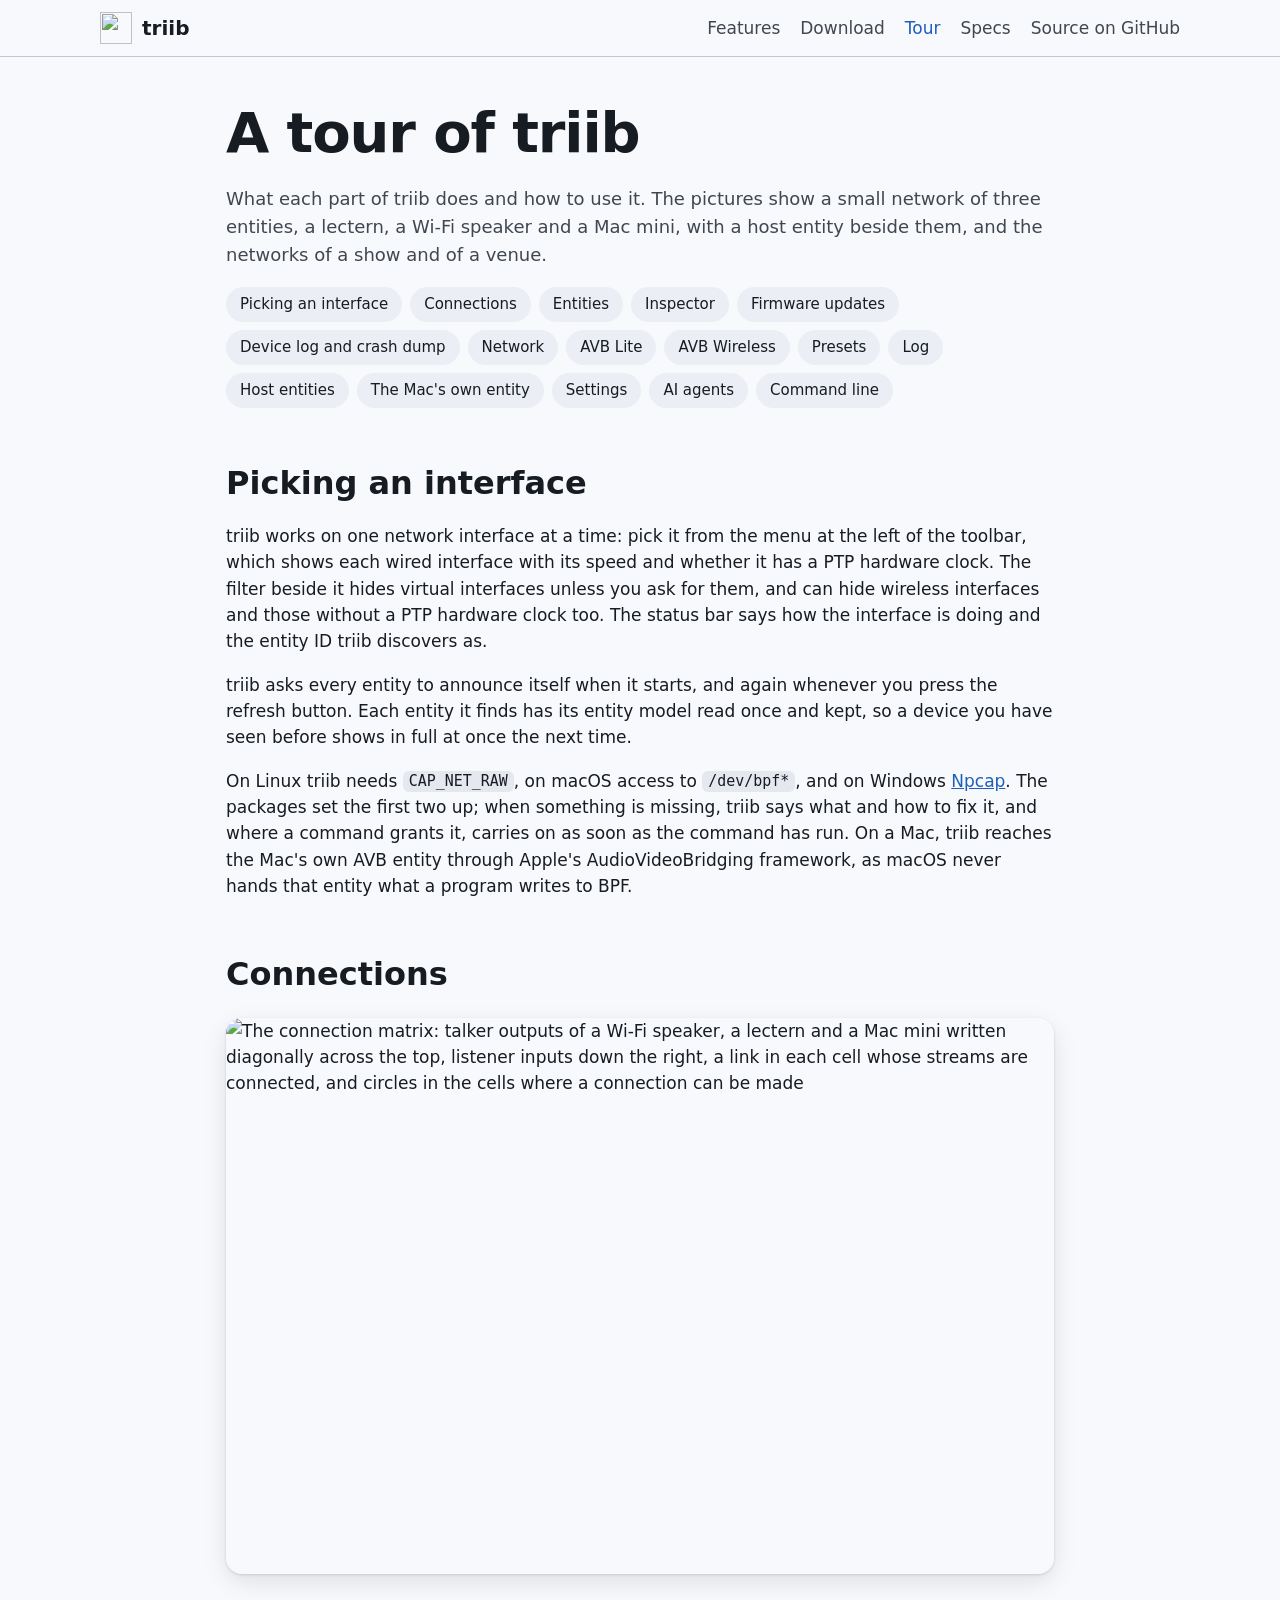
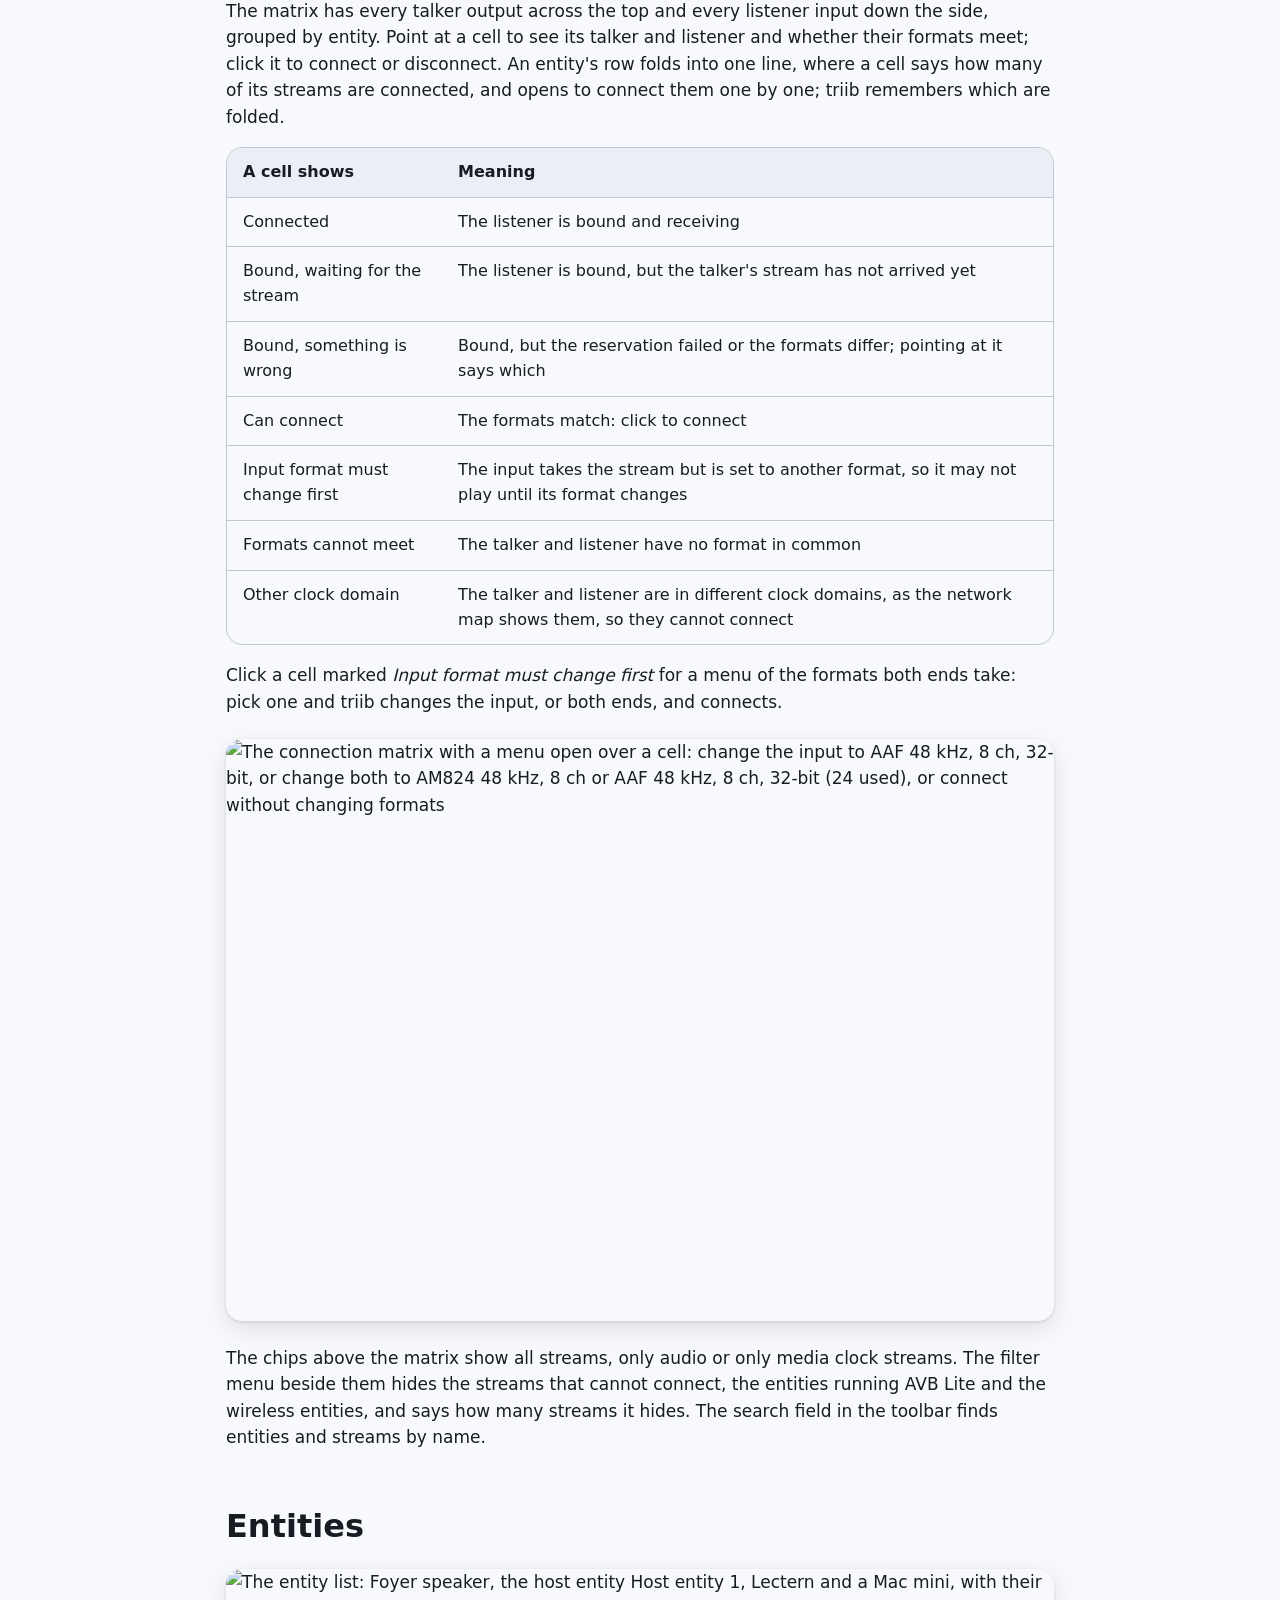
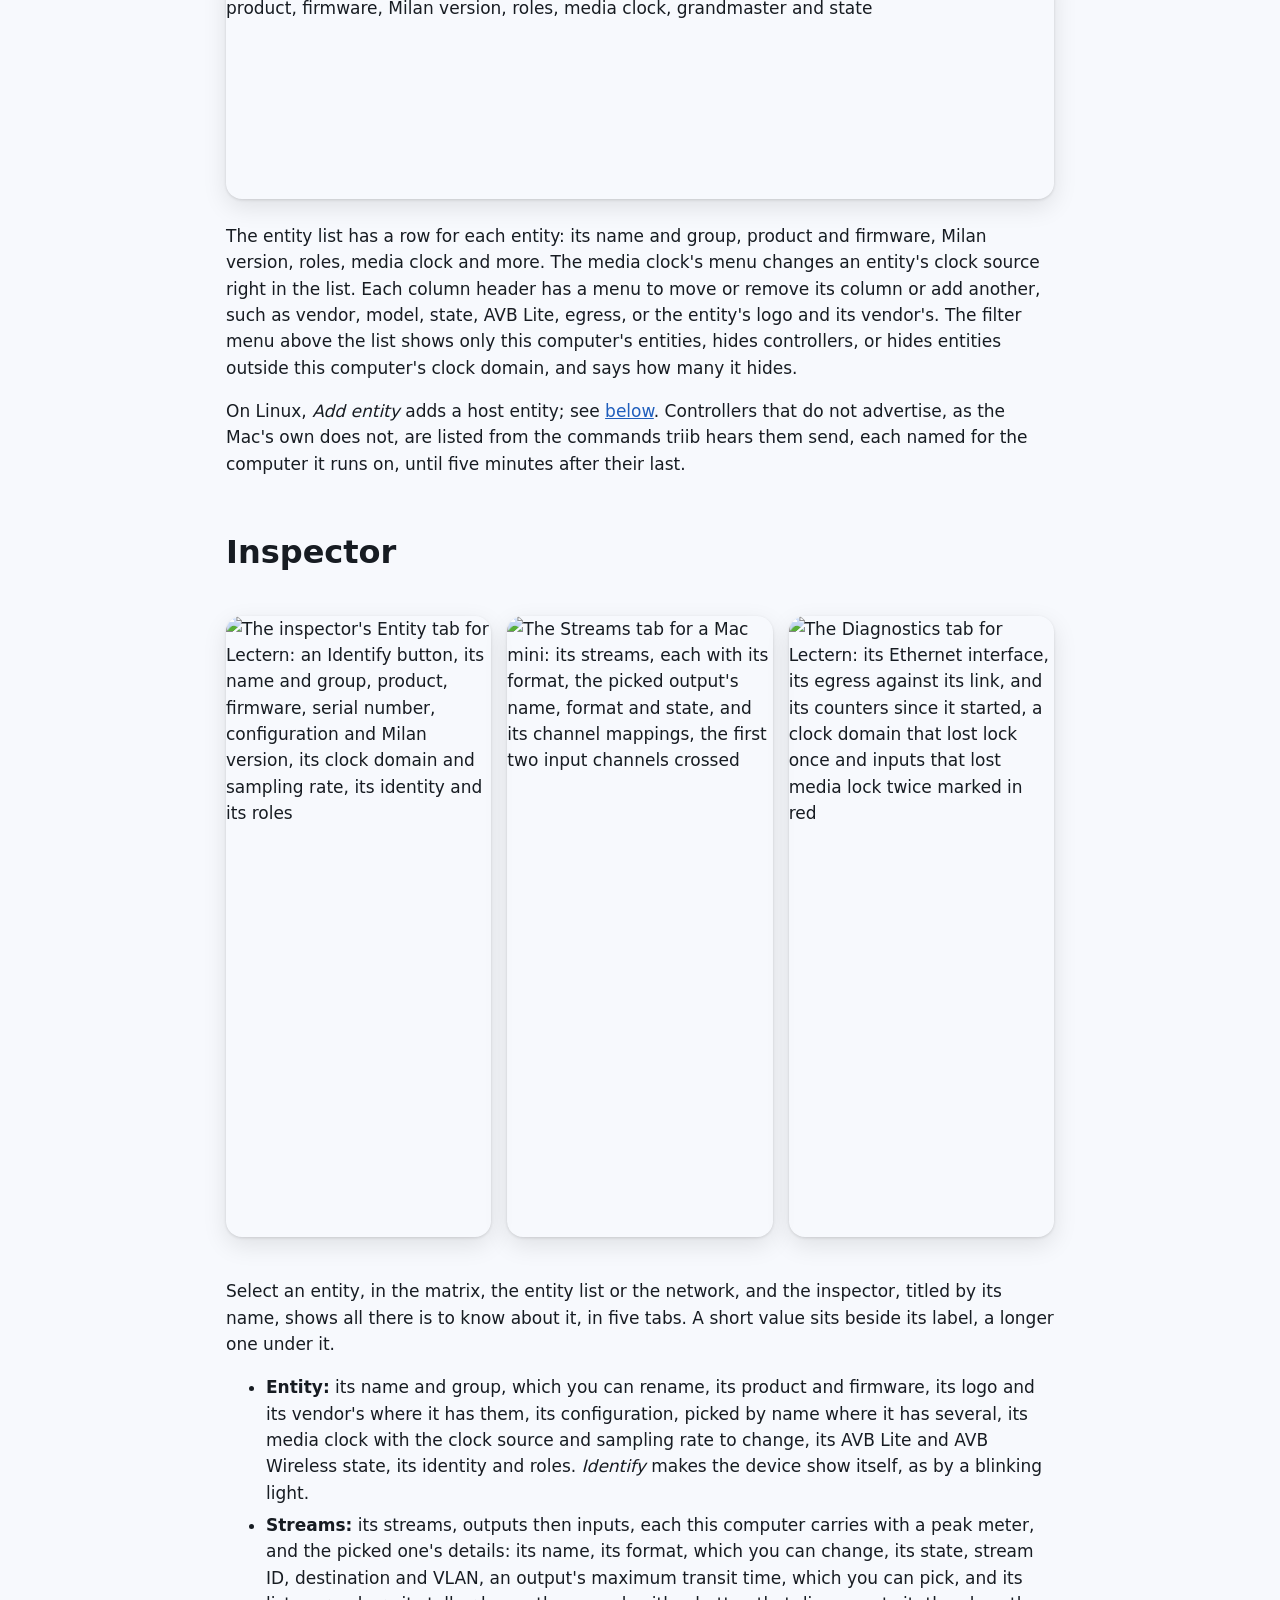
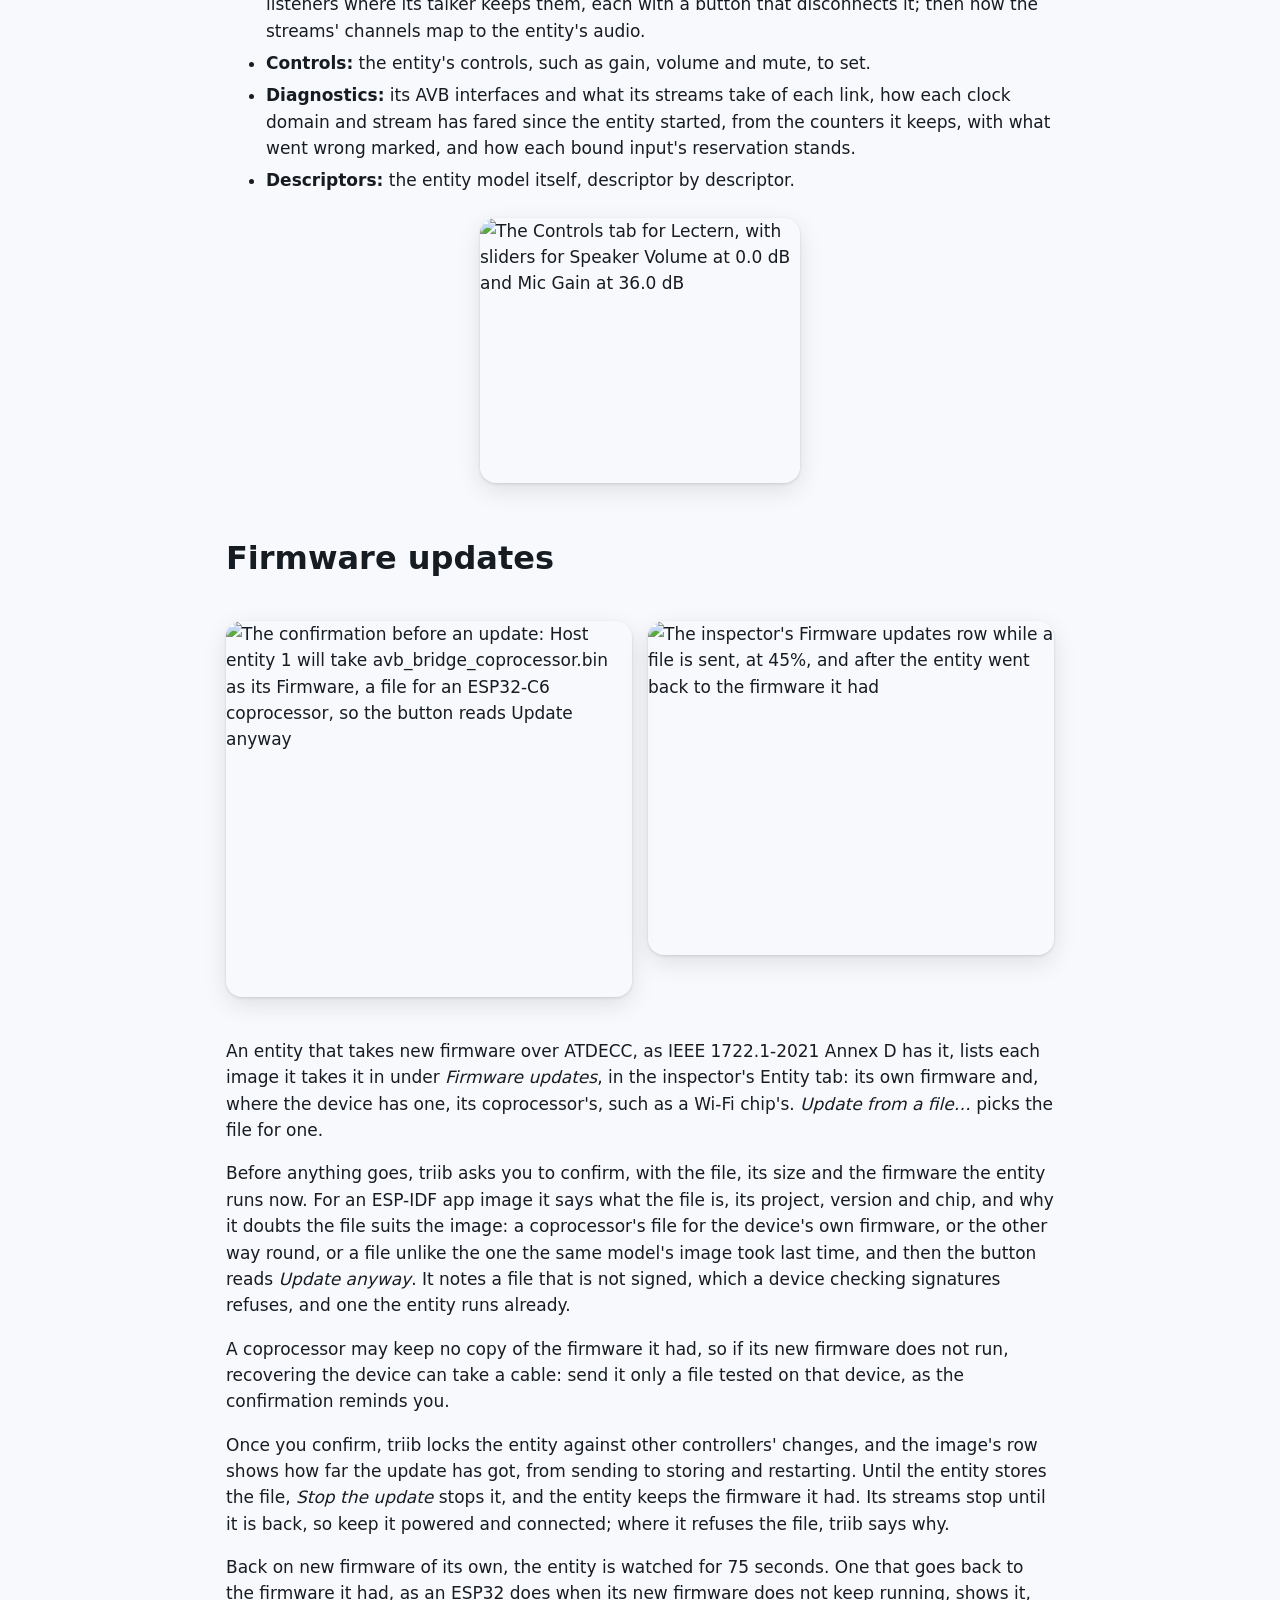
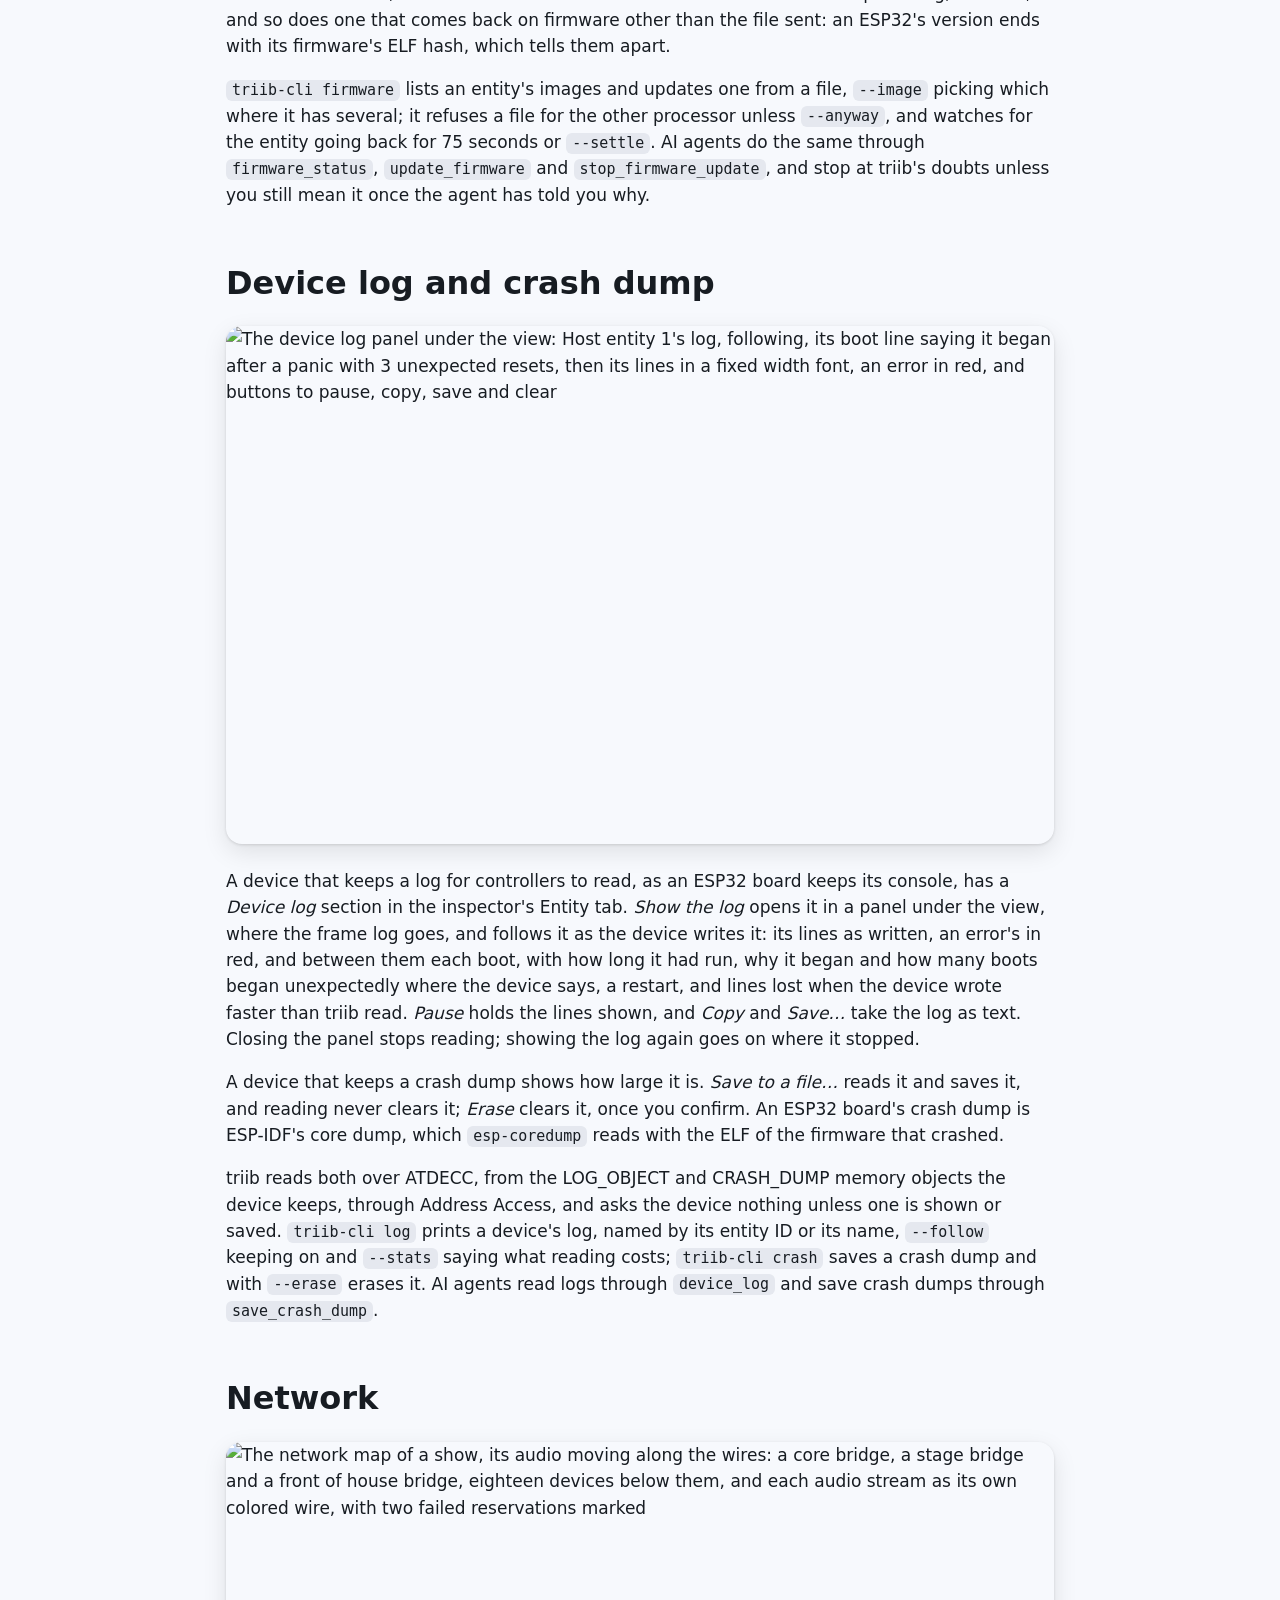
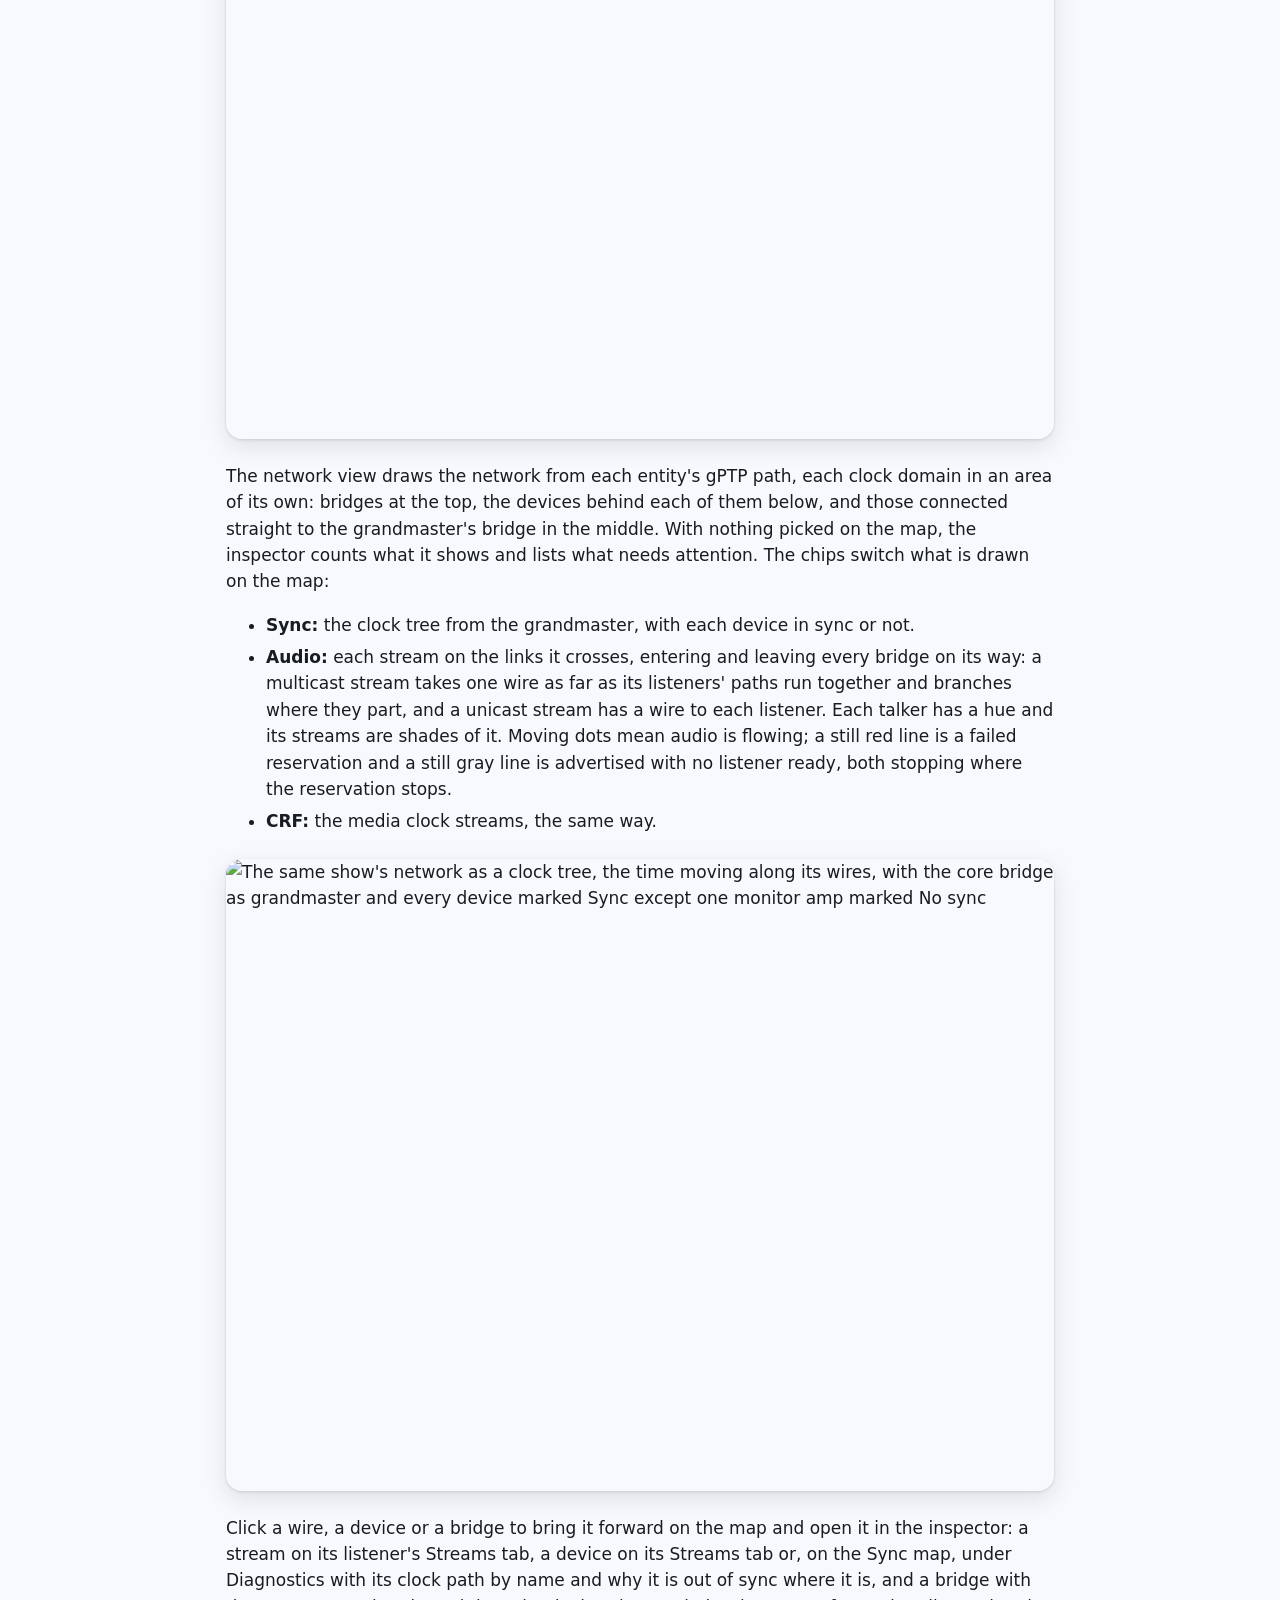
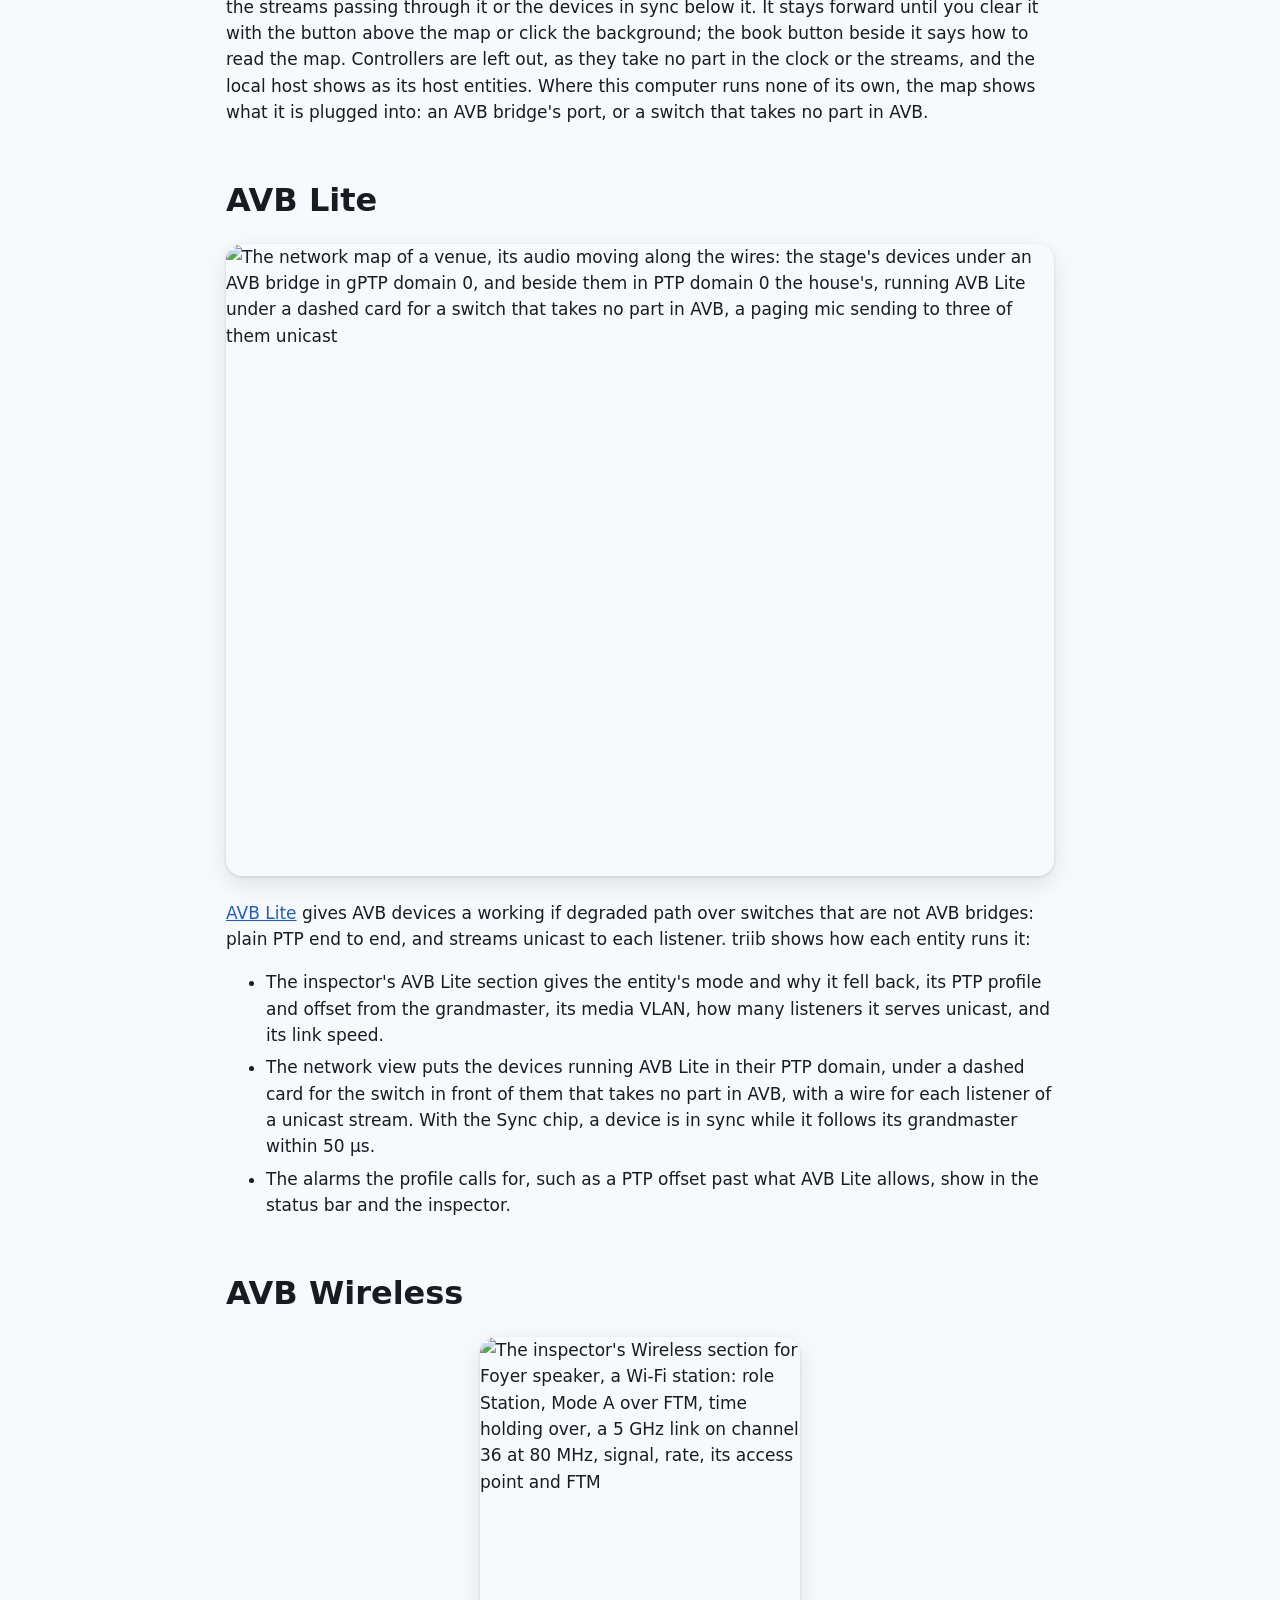
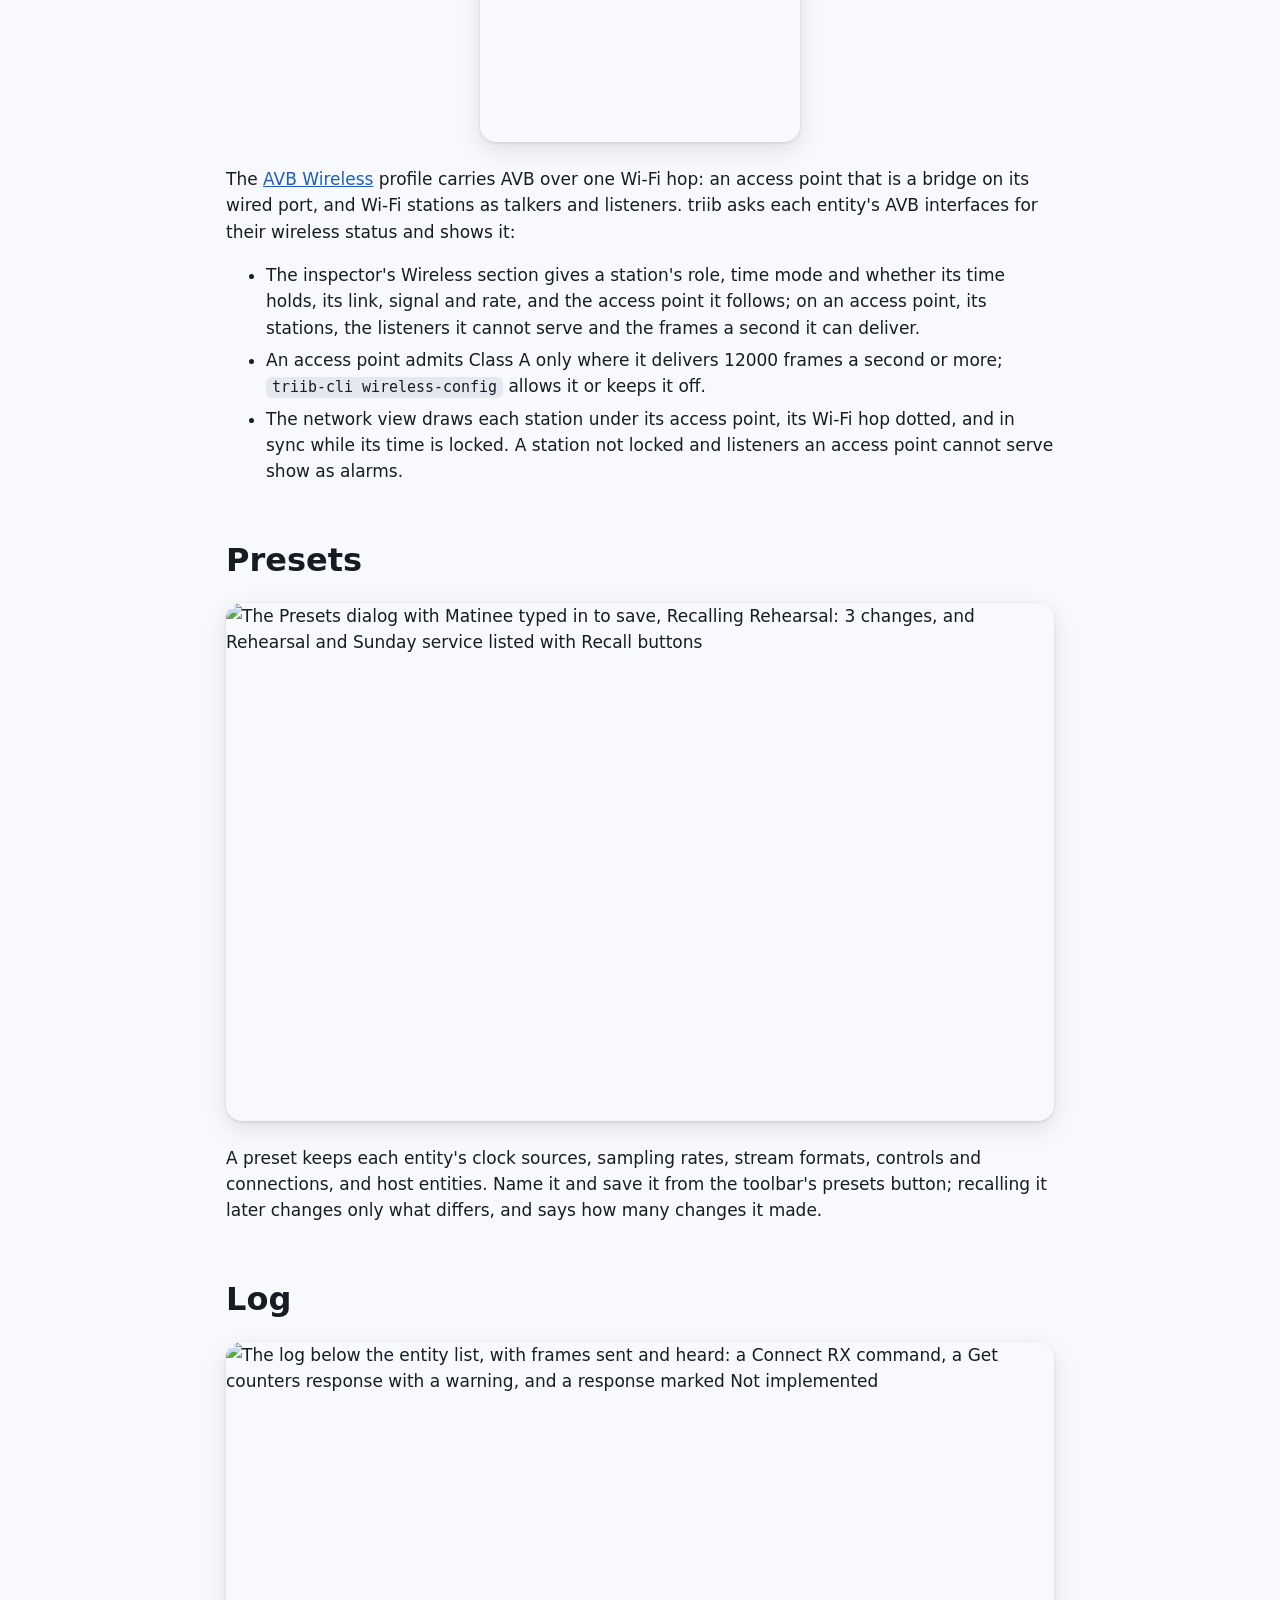
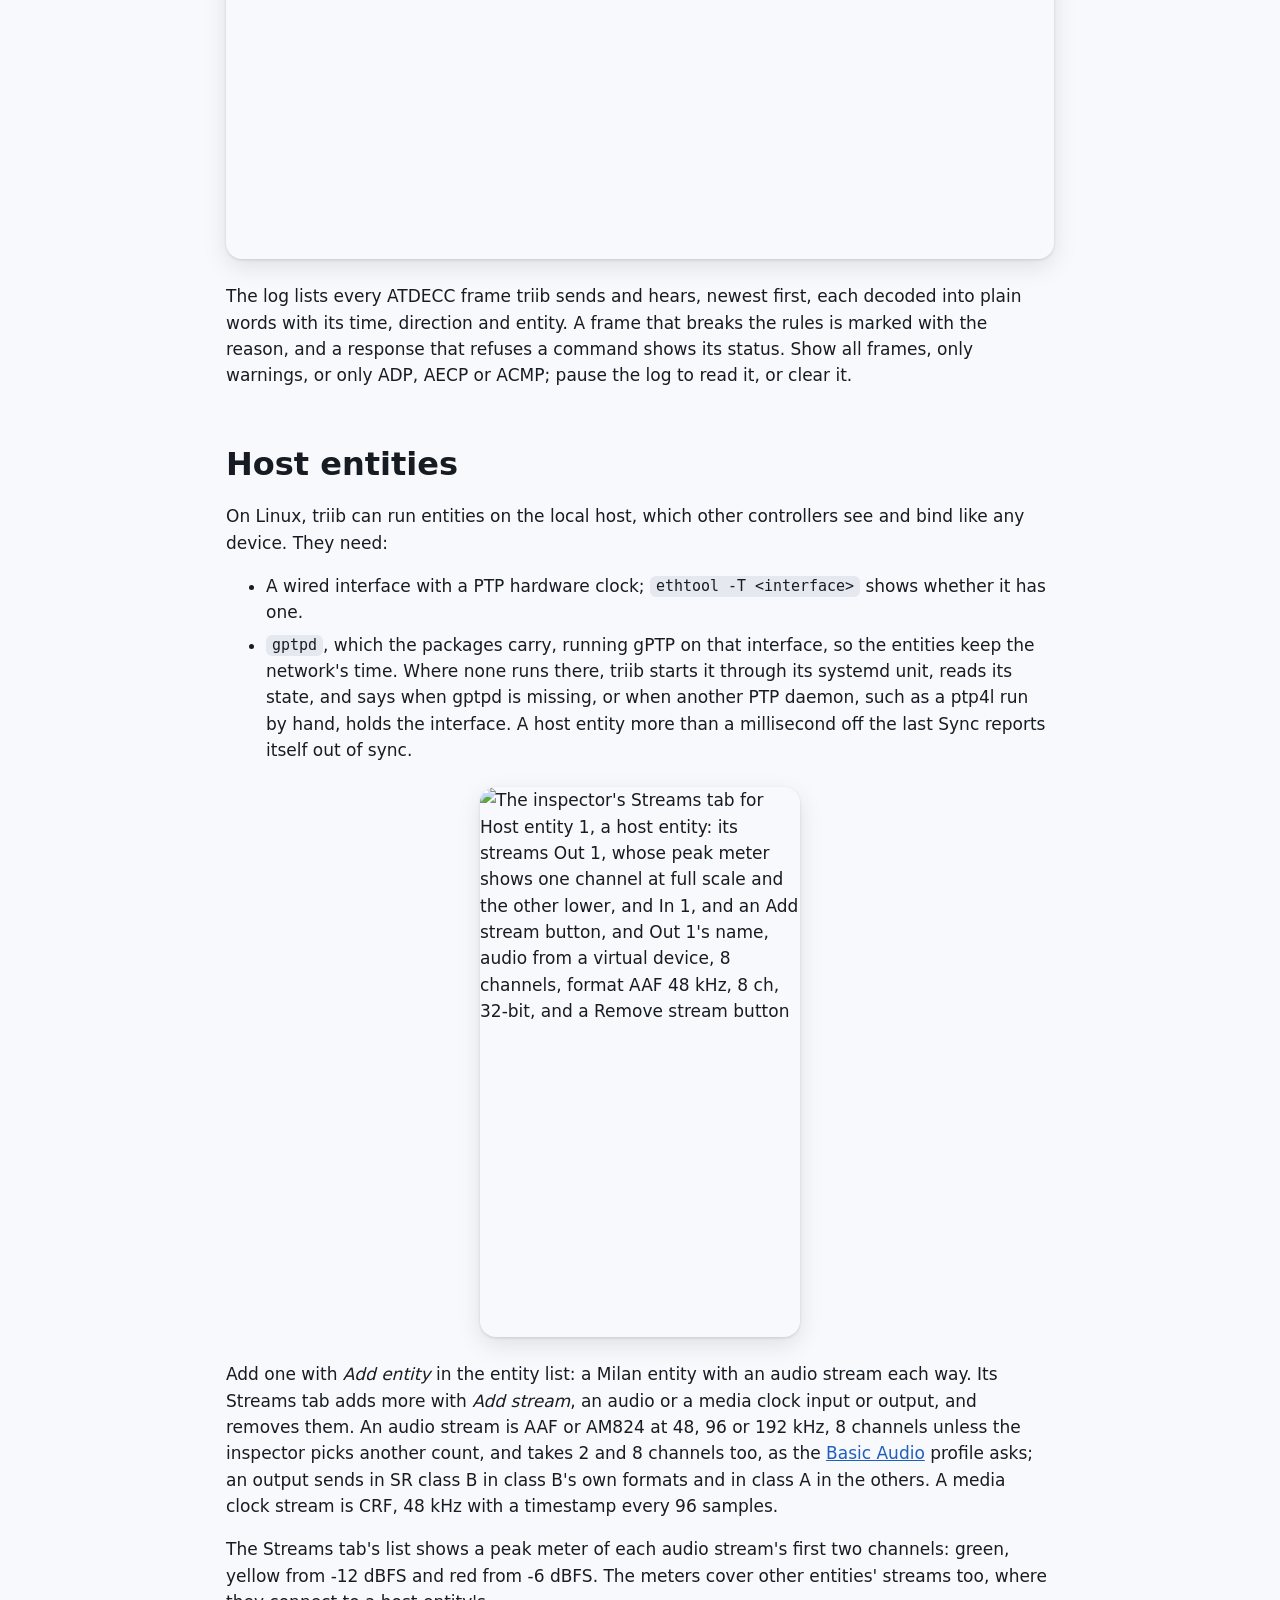
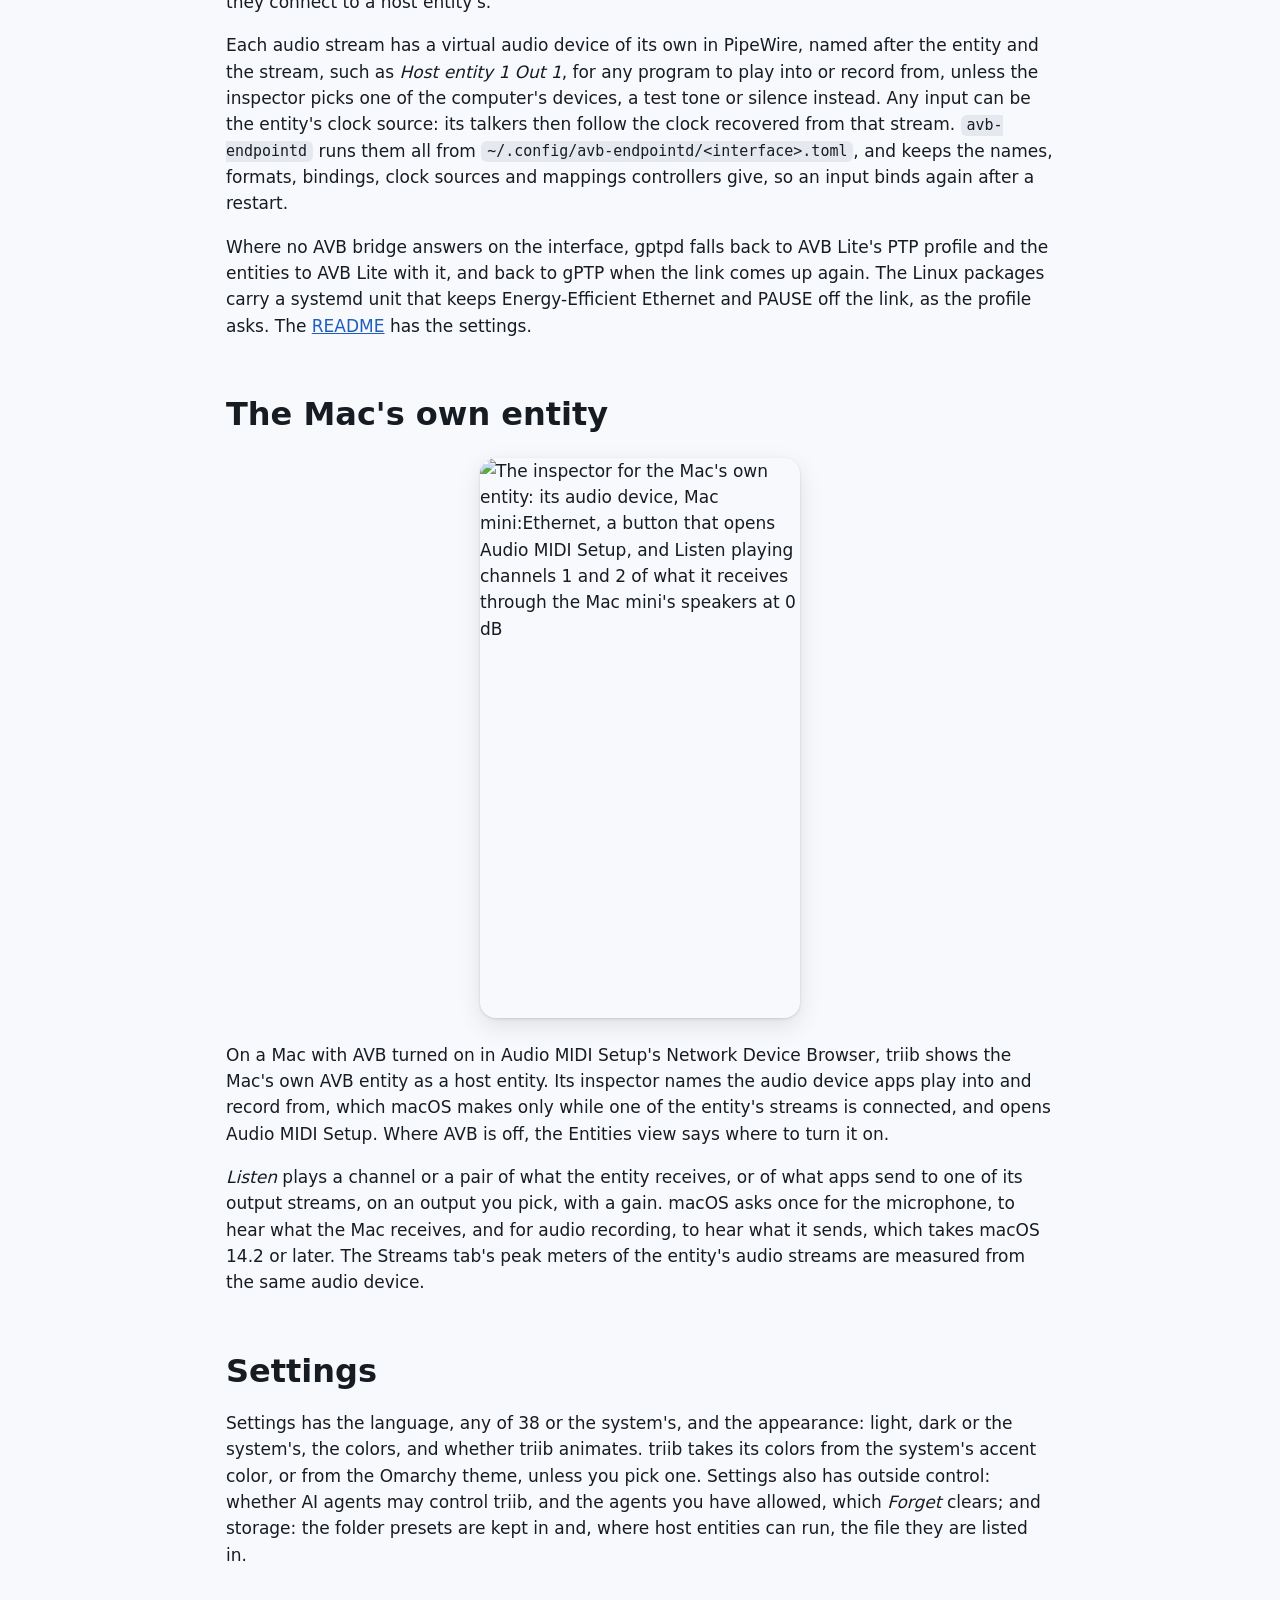
==== commit cb1fbfa2: "feat: the network map's details in the inspector - Remove the panel beside the network map: a click " ====
--- a/site/guide.html
+++ b/site/guide.html
@@ -110,14 +110,14 @@
 
 <h2 id="network">Network</h2>
 <figure><img class="shot" src="screenshots/network.gif" alt="The network map of a show, its audio moving along the wires: a core bridge, a stage bridge and a front of house bridge, eighteen devices below them, and each audio stream as its own colored wire, with two failed reservations marked" width="1360" height="981" loading="lazy"></figure>
-<p>The network view draws the network from each entity's gPTP path, each clock domain in an area of its own: bridges at the top, the devices behind each of them below, and those connected straight to the grandmaster's bridge in the middle. A panel beside the map counts what it shows and lists what needs attention. The chips switch what is drawn on the map:</p>
+<p>The network view draws the network from each entity's gPTP path, each clock domain in an area of its own: bridges at the top, the devices behind each of them below, and those connected straight to the grandmaster's bridge in the middle. With nothing picked on the map, the inspector counts what it shows and lists what needs attention. The chips switch what is drawn on the map:</p>
 <ul>
 <li><strong>Sync:</strong> the clock tree from the grandmaster, with each device in sync or not.</li>
 <li><strong>Audio:</strong> each stream on the links it crosses, entering and leaving every bridge on its way: a multicast stream takes one wire as far as its listeners' paths run together and branches where they part, and a unicast stream has a wire to each listener. Each talker has a hue and its streams are shades of it. Moving dots mean audio is flowing; a still red line is a failed reservation and a still gray line is advertised with no listener ready, both stopping where the reservation stops.</li>
 <li><strong>CRF:</strong> the media clock streams, the same way.</li>
 </ul>
 <figure><img class="shot" src="screenshots/network-clock.gif" alt="The same show's network as a clock tree, the time moving along its wires, with the core bridge as grandmaster and every device marked Sync except one monitor amp marked No sync" width="1360" height="1038" loading="lazy"></figure>
-<p>Click a wire to inspect its stream, or a device to see its streams alone, until you clear it with the button above the map or click the background. Controllers are left out, as they take no part in the clock or the streams, and the local host shows as its host entities. Where this computer runs none of its own, the map shows what it is plugged into: an AVB bridge's port, or a switch that takes no part in AVB. On a narrow window the map and the panel take turns.</p>
+<p>Click a wire, a device or a bridge to bring it forward on the map and open it in the inspector: a stream on its listener's Streams tab, a device on its Streams tab or, on the Sync map, under Diagnostics with its clock path by name and why it is out of sync where it is, and a bridge with the streams passing through it or the devices in sync below it. It stays forward until you clear it with the button above the map or click the background; the book button beside it says how to read the map. Controllers are left out, as they take no part in the clock or the streams, and the local host shows as its host entities. Where this computer runs none of its own, the map shows what it is plugged into: an AVB bridge's port, or a switch that takes no part in AVB.</p>
 
 <h2 id="avb-lite">AVB Lite</h2>
 <figure><img class="shot" src="screenshots/avb-lite.gif" alt="The network map of a venue, its audio moving along the wires: the stage's devices under an AVB bridge in gPTP domain 0, and beside them in PTP domain 0 the house's, running AVB Lite under a dashed card for a switch that takes no part in AVB, a paging mic sending to three of them unicast" width="1200" height="916" loading="lazy"></figure>
